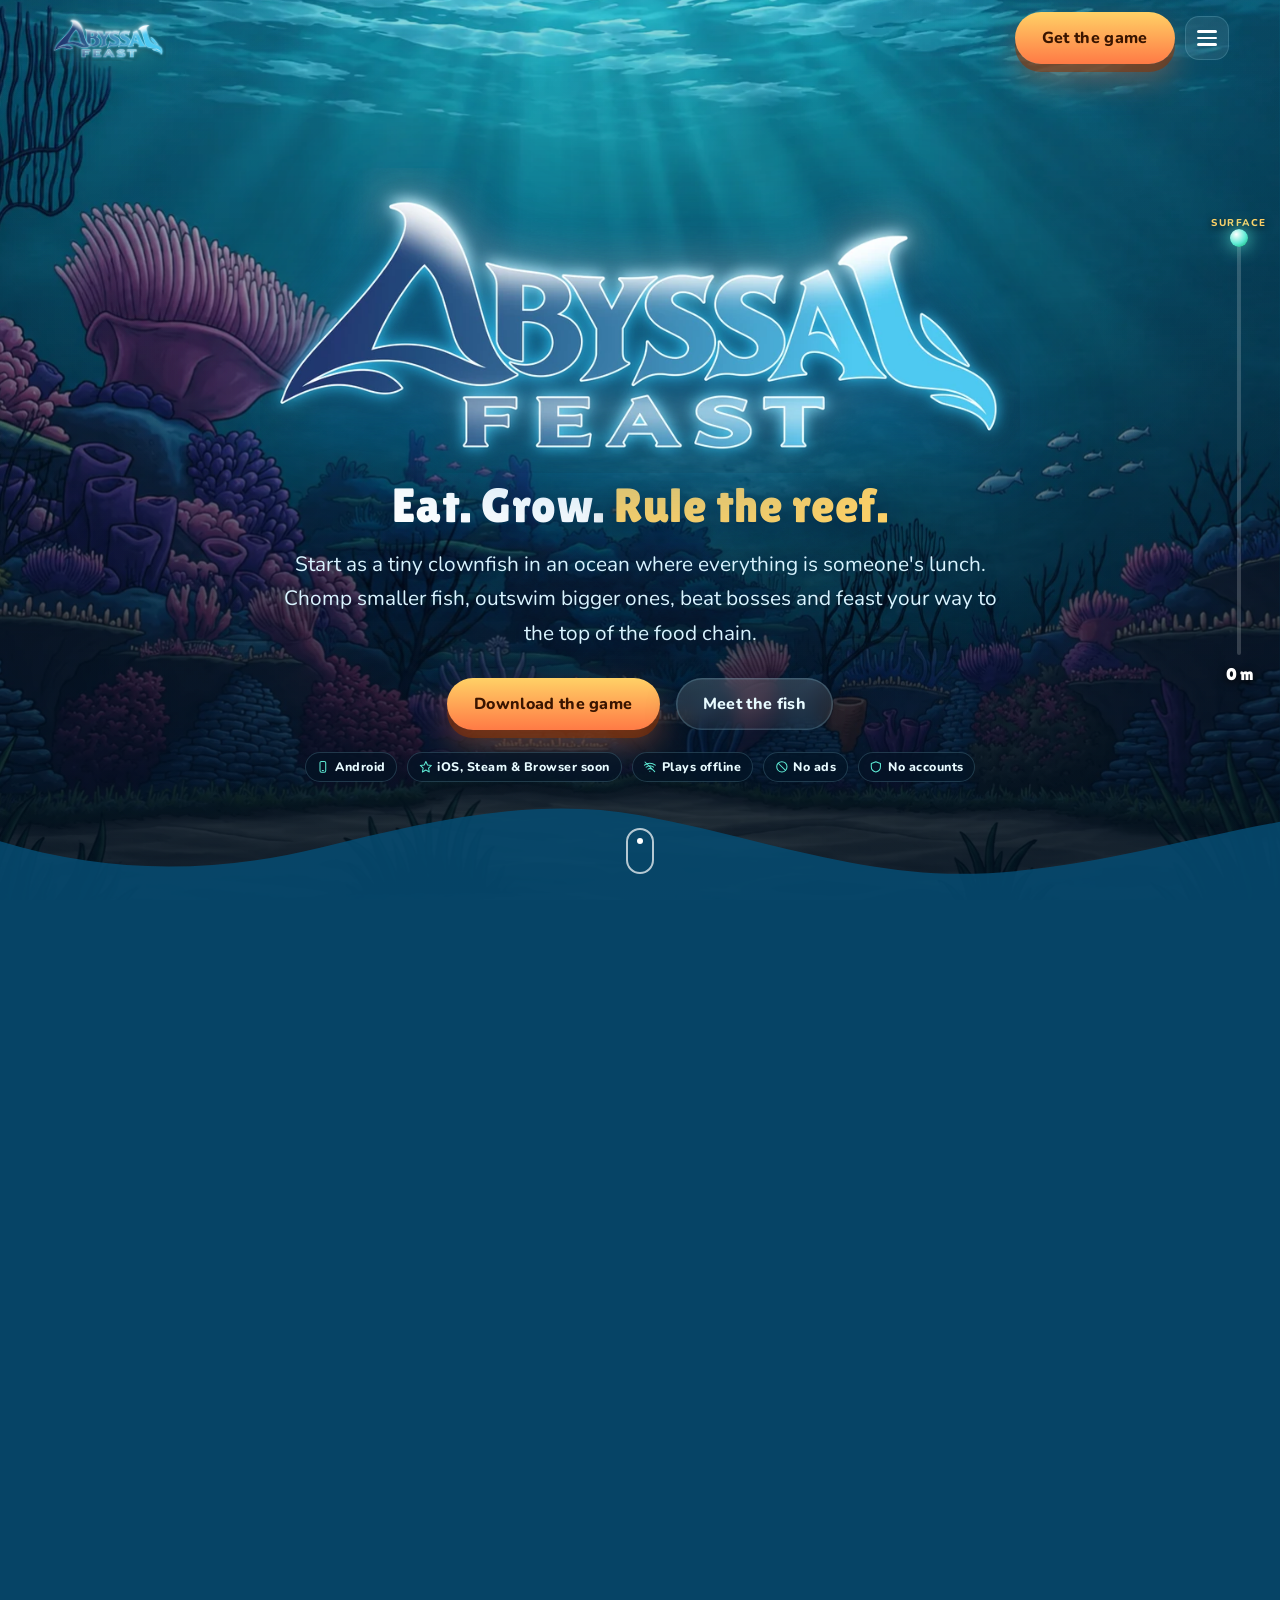
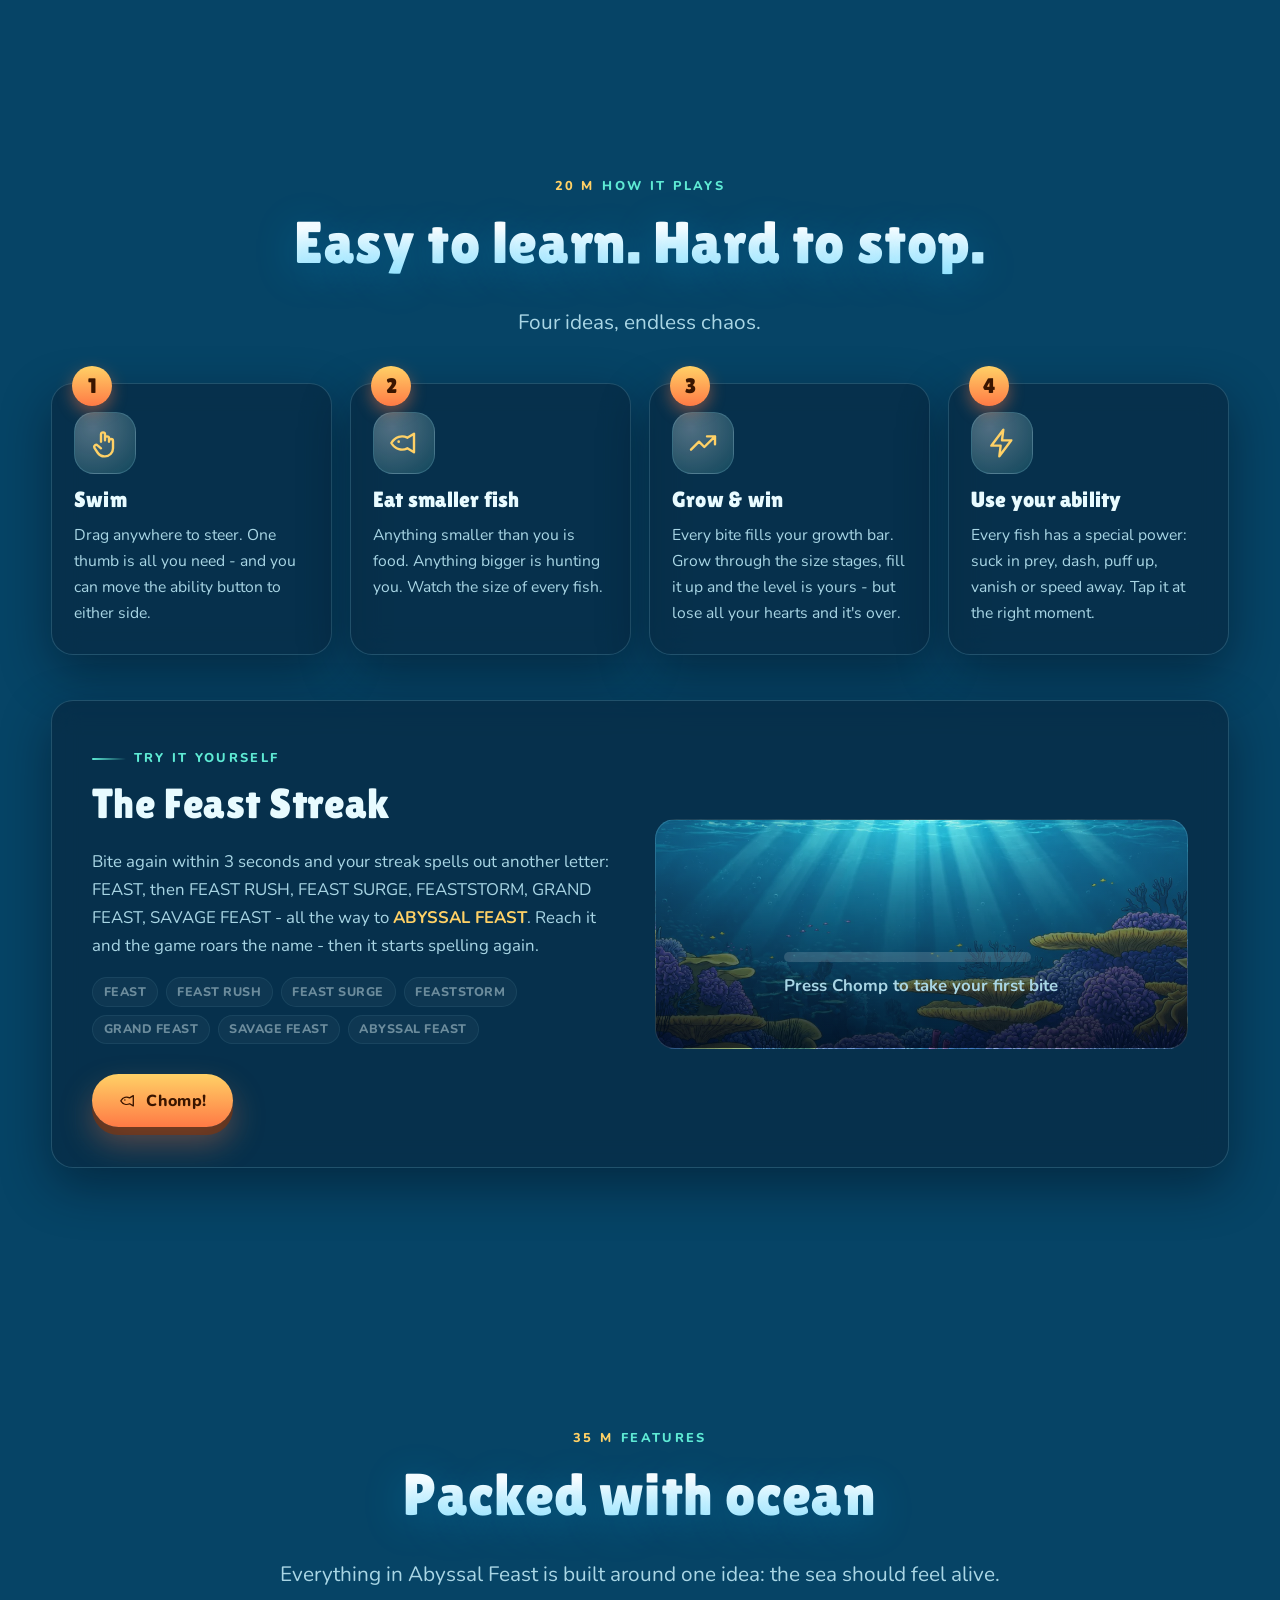
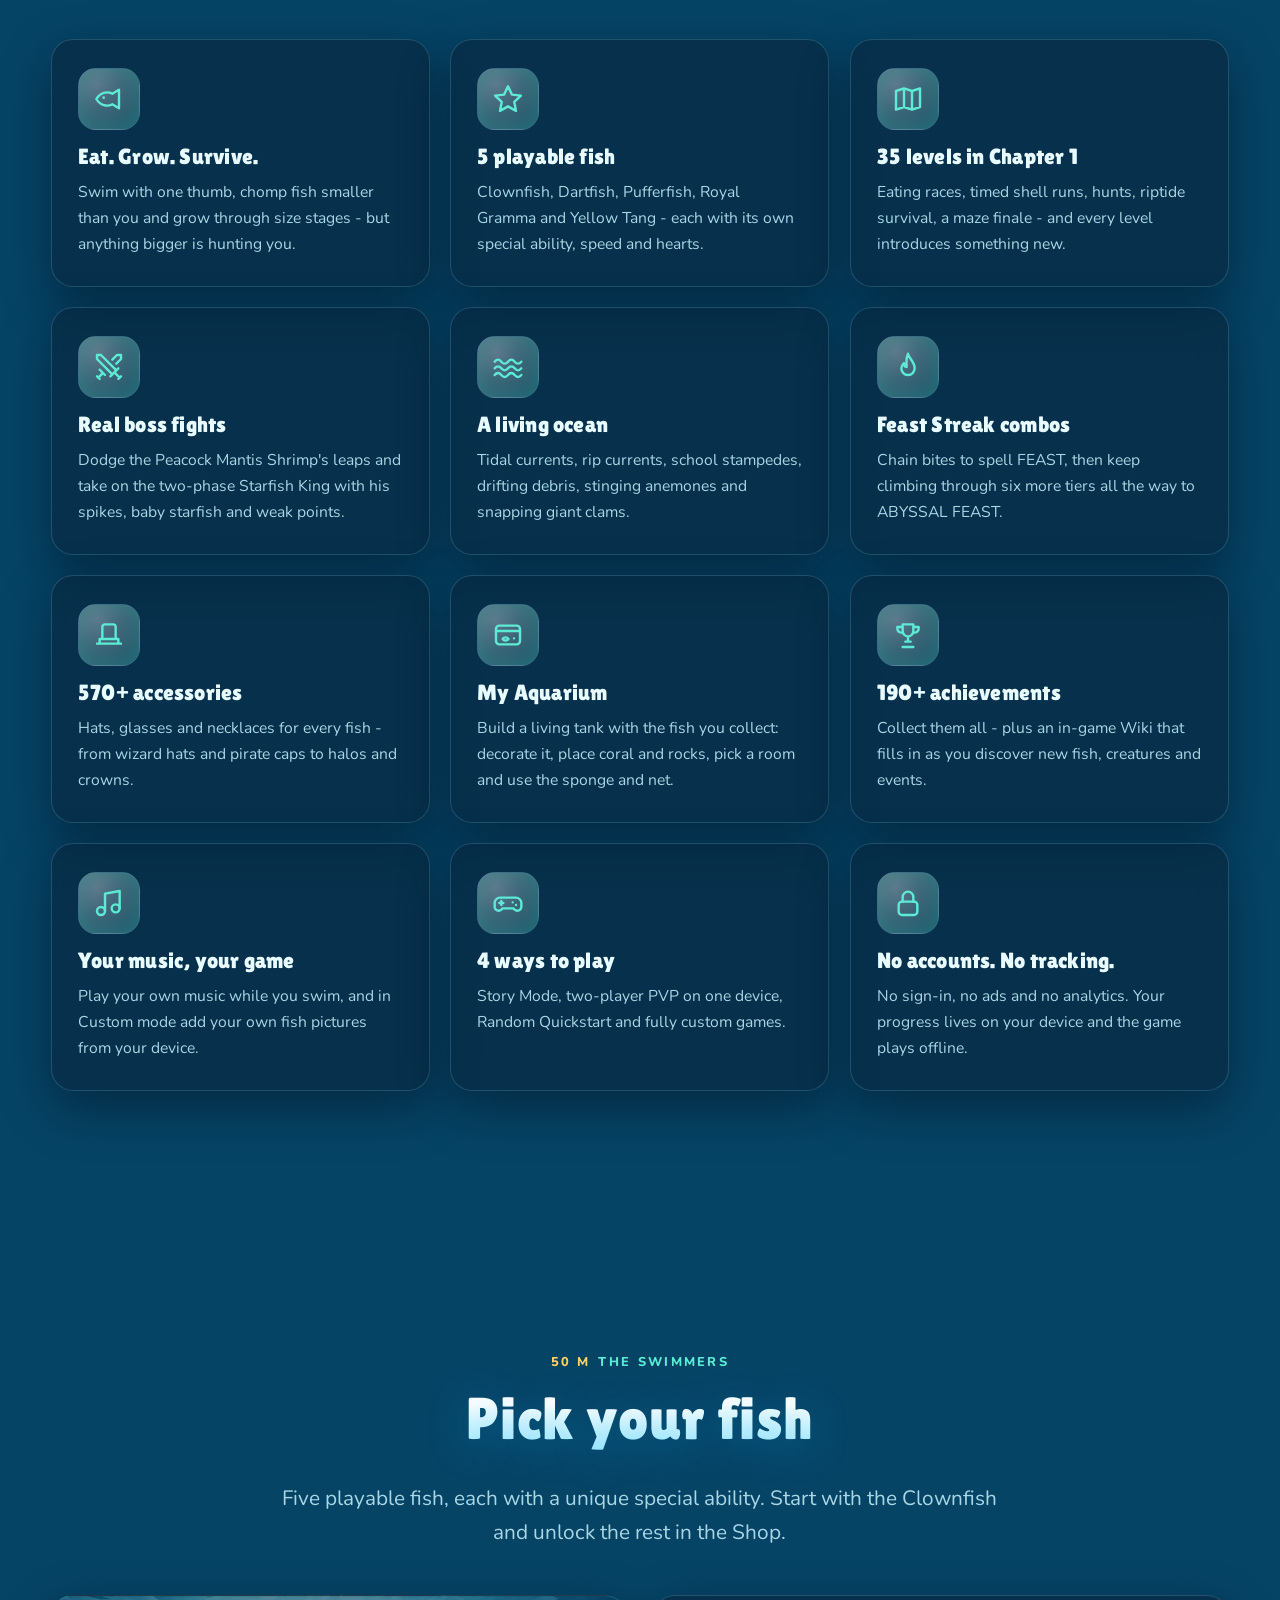
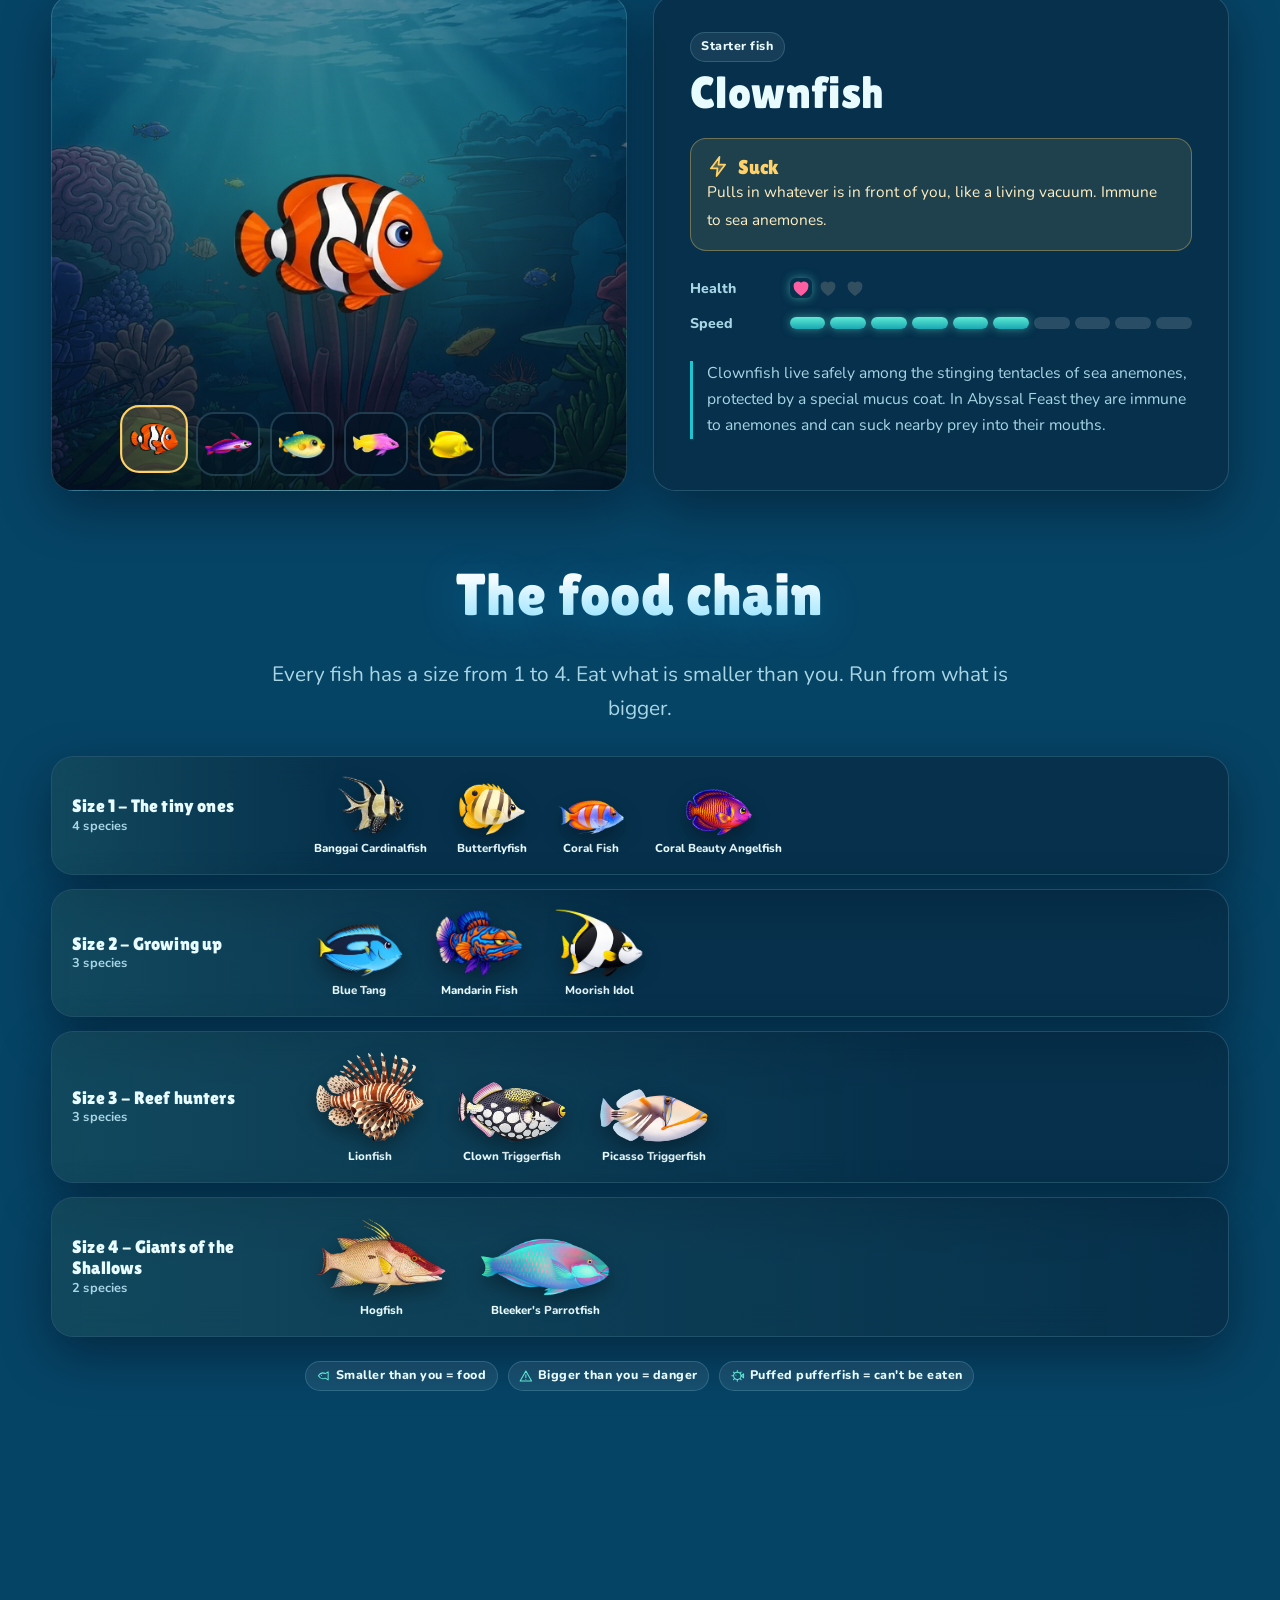
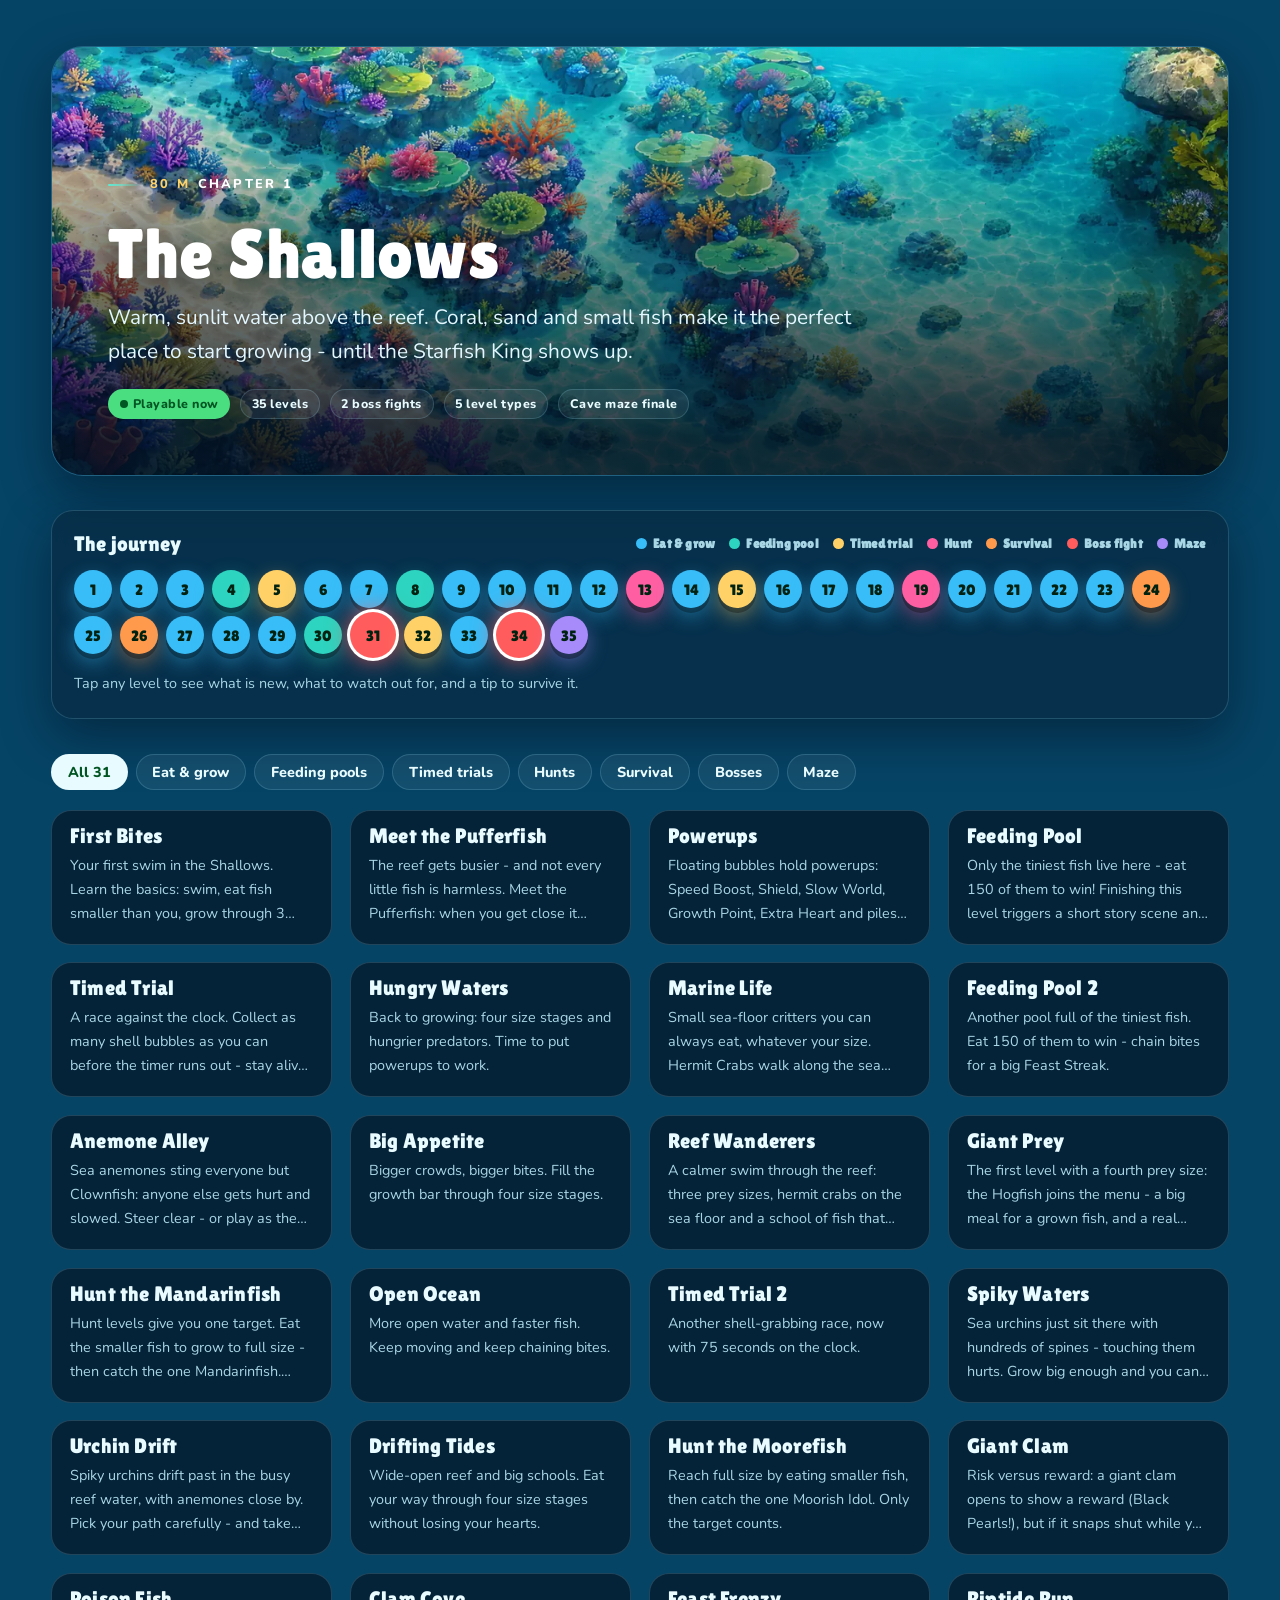
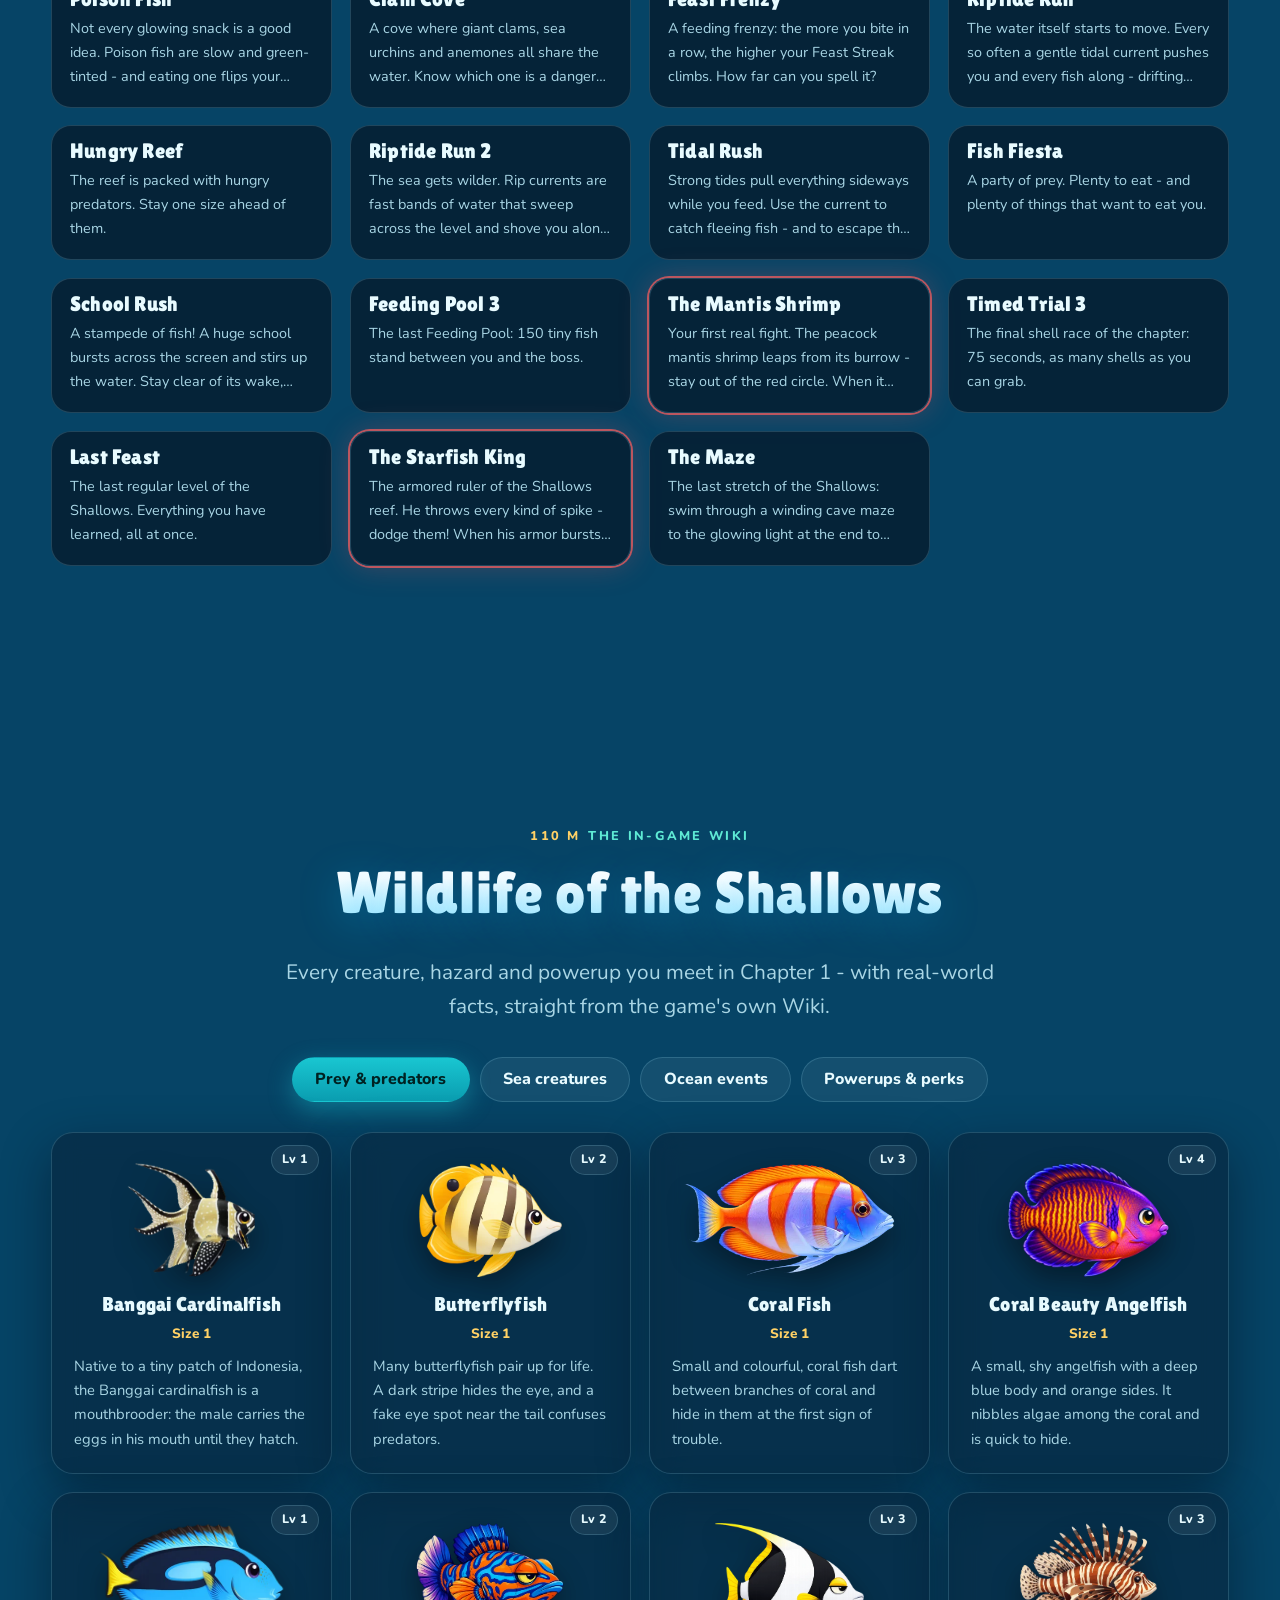
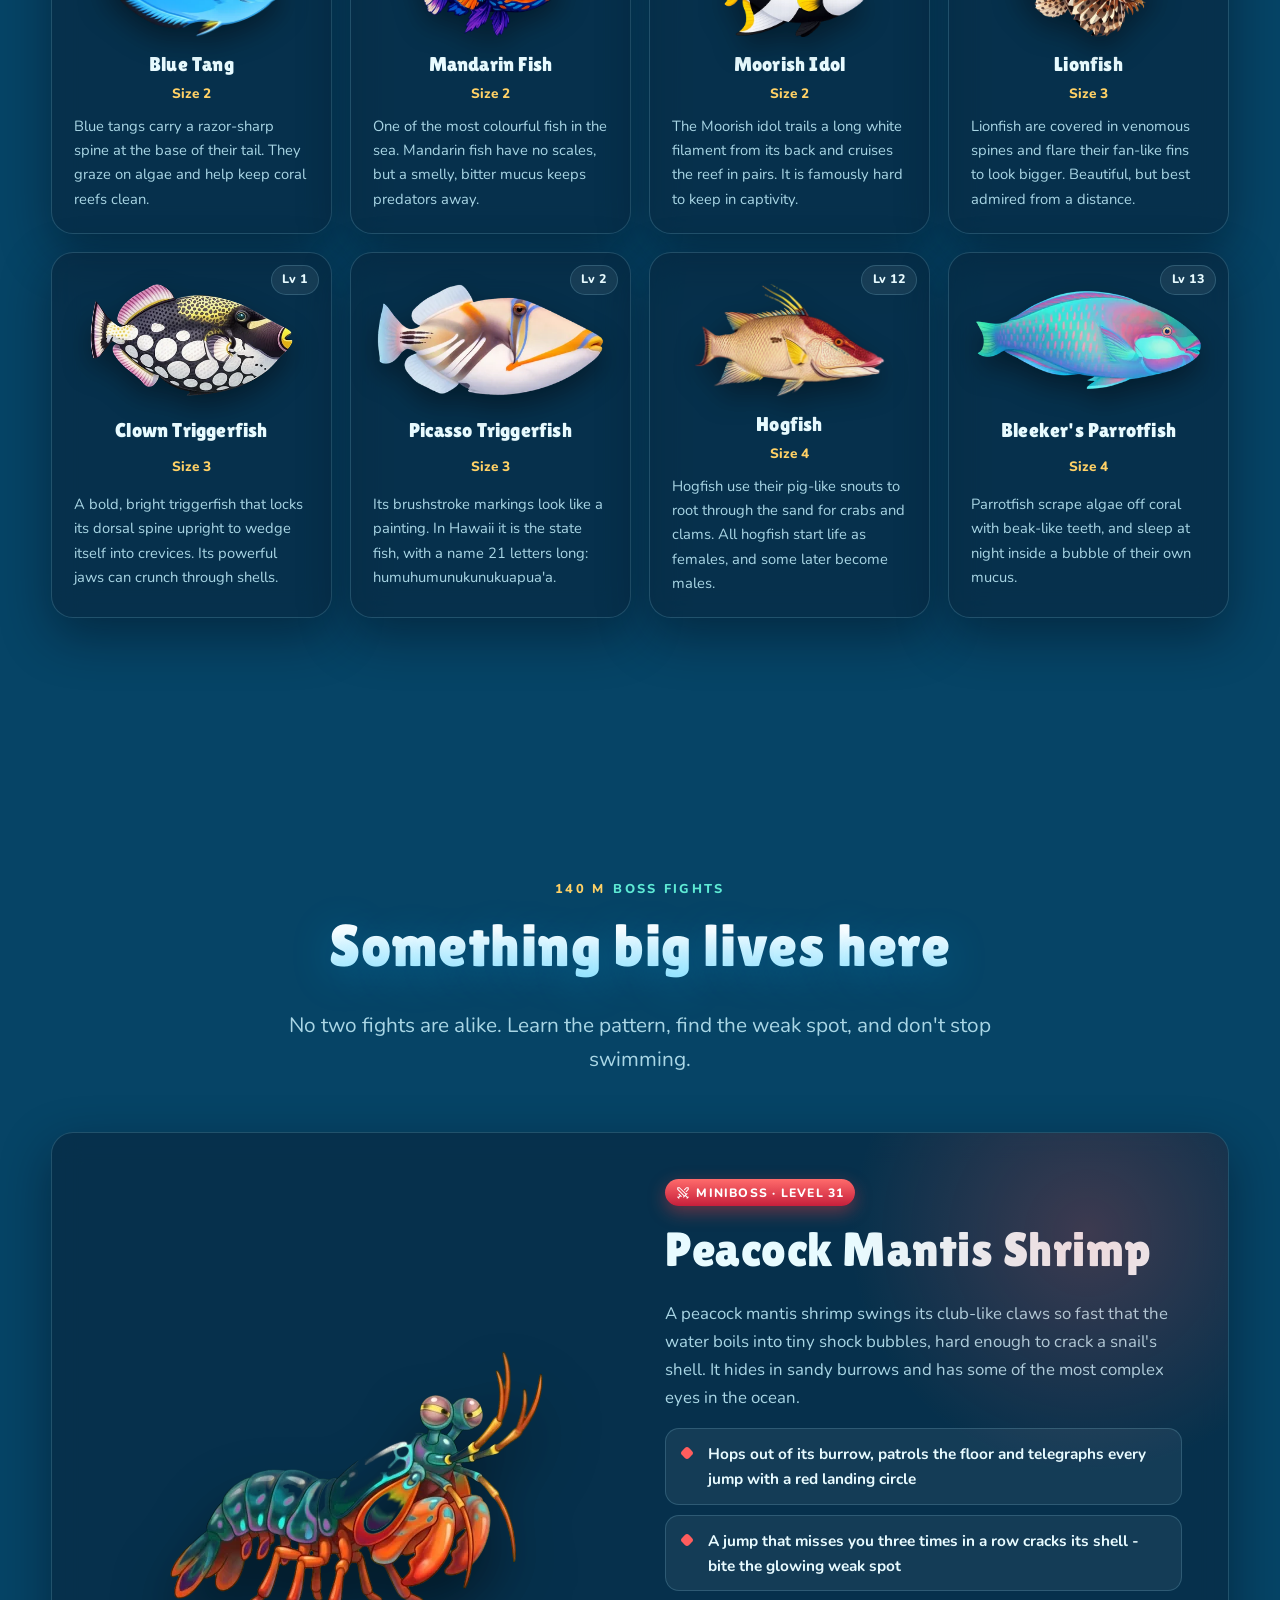
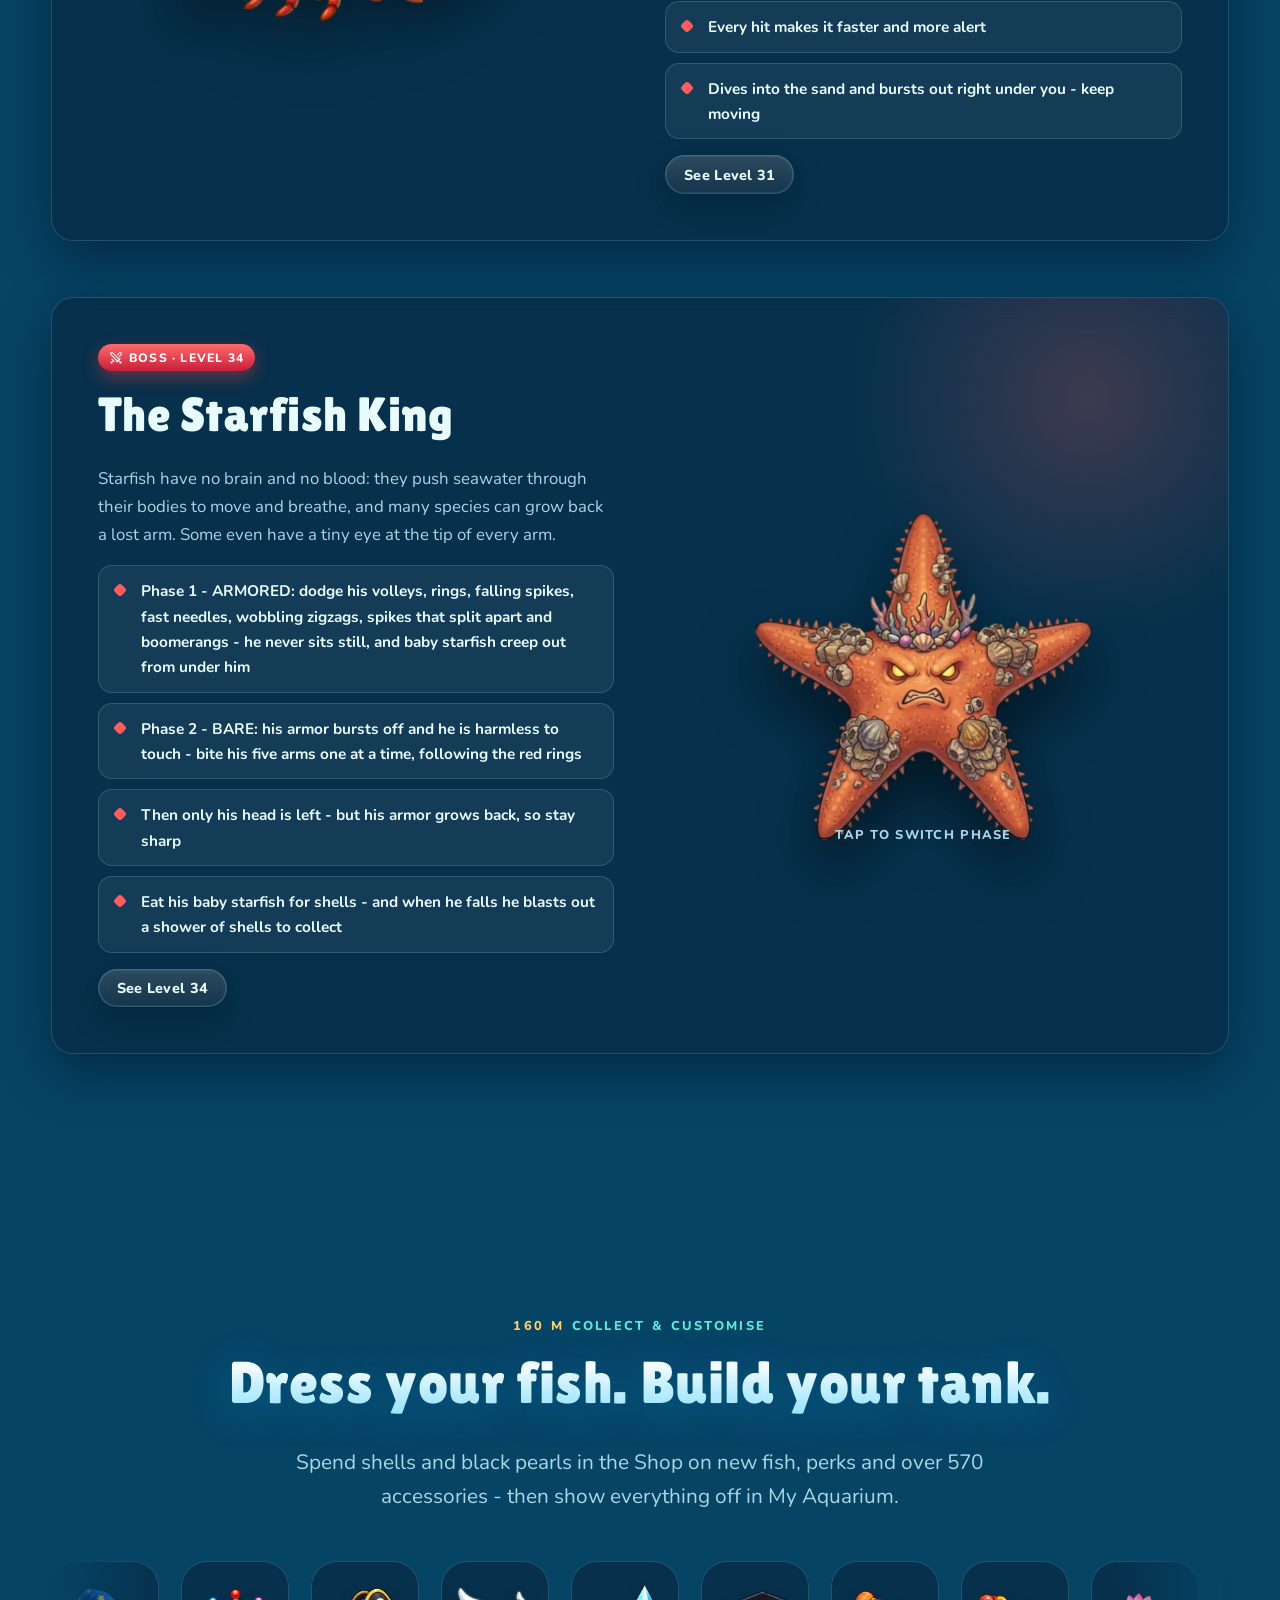
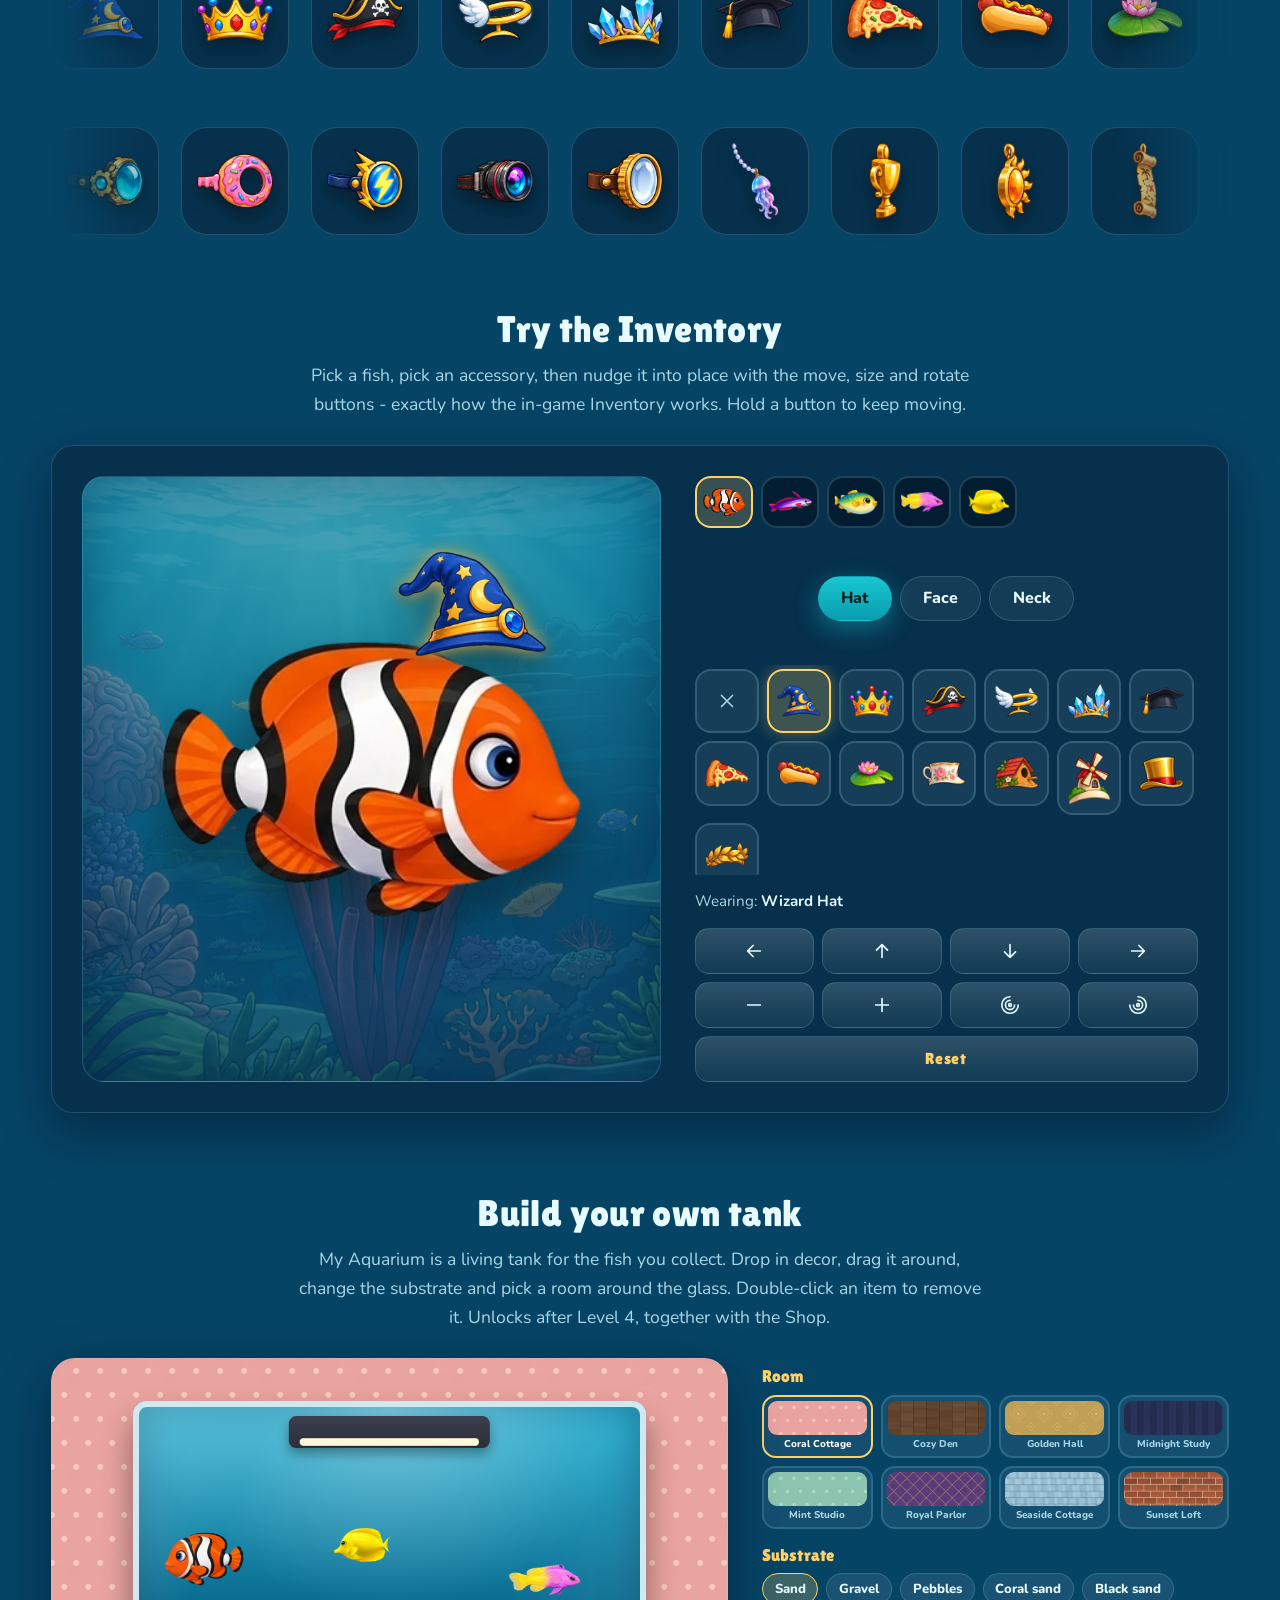
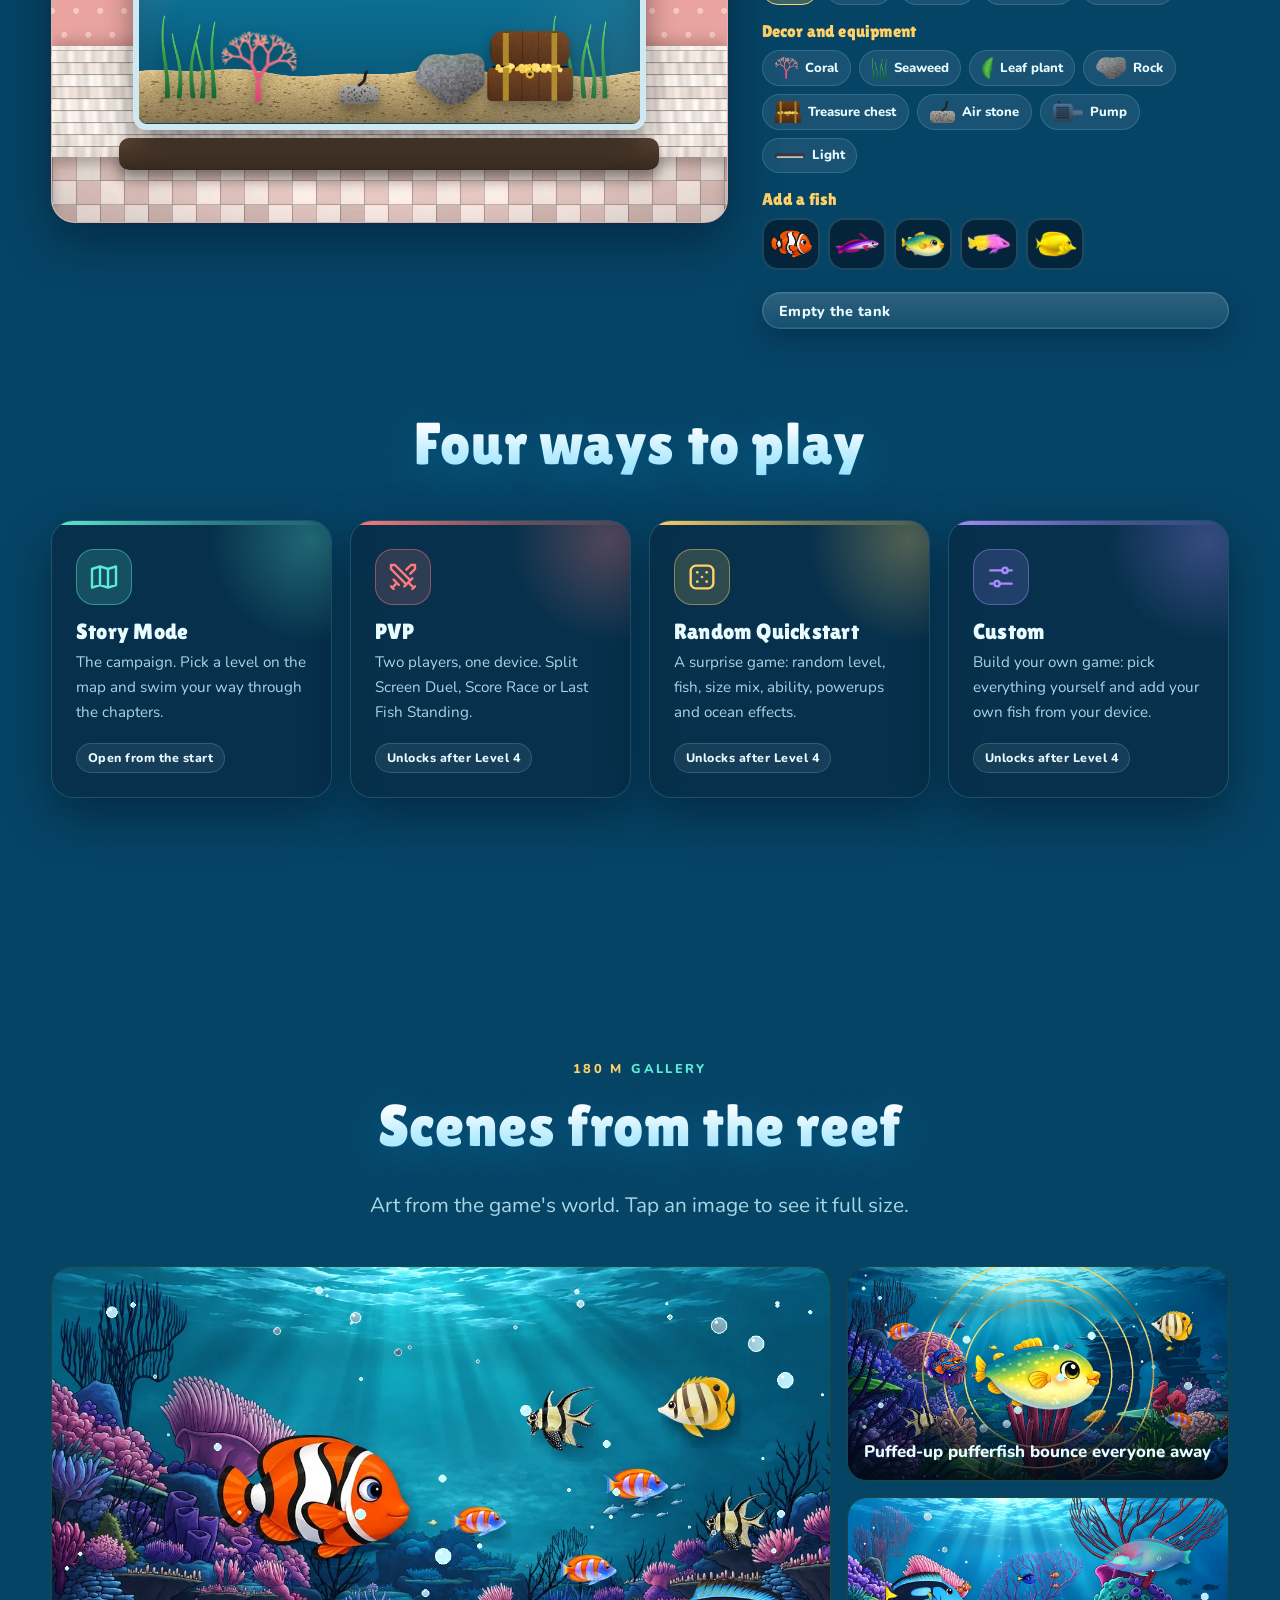
==== index.html @ 49c33474 "Website: Starfish King boss and baby starfish, 35 levels, new share thumbnail, updated level list an" ====
<!doctype html>
<html lang="en">
<head>
  <meta charset="utf-8">
  <meta name="viewport" content="width=device-width, initial-scale=1, viewport-fit=cover">
  <title>Abyssal Feast - Eat. Grow. Rule the reef. | Underwater survival game</title>
  <meta name="description" content="Abyssal Feast is a colourful underwater survival game: start as a tiny clownfish, eat your way up the food chain, dodge predators, battle bosses and explore the Shallows. 35 levels, 5 playable fish, 570+ accessories. By NP Games.">
  <meta name="theme-color" content="#06344f">
  <meta property="og:type" content="website">
  <meta property="og:title" content="Abyssal Feast - Eat. Grow. Rule the reef.">
  <meta property="og:description" content="Start as a tiny clownfish and feast your way up the food chain. 35 levels, boss fights, 5 playable fish and a living ocean.">
  <meta property="og:image" content="assets/img/og.jpg">
  <meta name="twitter:card" content="summary_large_image">
  <link rel="icon" type="image/png" href="assets/favicon.png">
  <link rel="apple-touch-icon" href="assets/img/icon-192.png">
  <link rel="preload" href="assets/fonts/lilita-one-400.woff2" as="font" type="font/woff2" crossorigin>
  <link rel="preload" href="assets/img/hero-bg.webp" as="image">
  <link rel="stylesheet" href="assets/css/style.css?v=20261025">
  <link rel="stylesheet" href="assets/css/extras.css?v=20261025">
  <link rel="stylesheet" href="assets/css/lab.css?v=20261025">
  <script type="application/ld+json">
  {"@context":"https://schema.org","@type":"VideoGame","name":"Abyssal Feast","description":"A colourful underwater survival game where you start as a tiny clownfish and eat your way up the food chain.","genre":["Arcade","Action","Survival"],"gamePlatform":["Android","iOS","Steam","Web browser"],"applicationCategory":"Game","publisher":{"@type":"Organization","name":"NP Games"},"author":{"@type":"Person","name":"Nazeeh Pullat"},"image":"assets/img/og.jpg","inLanguage":"en"}
  </script>
</head>
<body>
  <a class="skip" href="#main">Skip to content</a>
  <div id="rays" aria-hidden="true"></div>
  <canvas id="fx" aria-hidden="true"></canvas>
  <div id="glow" aria-hidden="true"></div>

  <aside class="depth" aria-hidden="true"><div class="zone" id="zone">Surface</div><div class="track"><div class="fill" id="depthfill"></div><div class="dot" id="depthdot"></div></div><div class="num" id="depthnum">0 m</div></aside>

  <header class="nav" id="nav">
    <div class="wrap">
      <a class="brand" href="#top" aria-label="Abyssal Feast - home"><img src="assets/img/logo.png" alt="Abyssal Feast" width="140" height="62"></a>
      <ul id="menu">
        <li><a href="#about">The Game</a></li>
        <li><a href="#fish">Fish</a></li>
        <li class="has-sub">
          <button type="button" class="sub-toggle" aria-expanded="false" aria-haspopup="true">Chapters</button>
          <ul class="sub">
            <li><a href="#chapter1">Chapter 1</a></li>
            <li><a href="#wildlife">Wildlife</a></li>
            <li><a href="#bosses">Bosses</a></li>
            <li><a href="#chapters">What's Next</a></li>
          </ul>
        </li>
        <li><a href="#collect">Collect</a></li>
        <li><a href="#donate">Donate</a></li>
        <li class="has-sub">
          <button type="button" class="sub-toggle" aria-expanded="false" aria-haspopup="true">More</button>
          <ul class="sub">
            <li><a href="codes/">Codes &amp; Gifts</a></li>
            <li><a href="privacy/">Privacy Policy</a></li>
            <li><a href="terms/">Terms of Use</a></li>
          </ul>
        </li>
      </ul>
      <div class="cta">
        <a class="btn" href="#get" id="navcta">Get the game</a>
        <button class="burger" id="burger" aria-label="Menu" aria-expanded="false" aria-controls="menu"><span></span></button>
      </div>
    </div>
  </header>

  <main id="main">
    <!-- ======================= HERO ======================= -->
    <section class="hero" id="top">
      <div class="hero-bg" id="herobg"></div>
      <div class="swimmers" id="swimmers" aria-hidden="true"></div>
      <div class="hero-inner">
        <img class="hero-logo" src="assets/img/logo.webp" alt="Abyssal Feast" width="760" height="333" fetchpriority="high">
        <h1>Eat. Grow. <em>Rule the reef.</em></h1>
        <p class="lead">Start as a tiny clownfish in an ocean where everything is someone's lunch. Chomp smaller fish, outswim bigger ones, beat bosses and feast your way to the top of the food chain.</p>
        <div class="hero-actions">
          <a class="btn" href="#get" id="hero-dl">Download the game</a>
          <a class="btn ghost" href="#fish">Meet the fish</a>
        </div>
        <div class="pills">
          <span class="chip" data-ic="phone">Android</span><span class="chip" data-ic="star">iOS, Steam &amp; Browser soon</span><span class="chip" data-ic="wifioff">Plays offline</span><span class="chip" data-ic="ban">No ads</span><span class="chip" data-ic="shield">No accounts</span>
        </div>
      </div>
      <div class="scrollcue" aria-hidden="true"></div>
    </section>

    <!-- ======================= ABOUT ======================= -->
    <section id="about">
      <div class="wrap split">
        <div class="rv">
          <div class="eyebrow"><span class="depthtag">0 m</span> The game</div>
          <h2 class="title">A reef that fights back</h2>
          <p class="lead">Abyssal Feast is a fast, colourful underwater survival game. Swim with one thumb, eat anything smaller than you, and watch out for everything bigger.</p>
          <p>Every level teaches the reef something new: pufferfish that bounce you away, anemones that sting, clams that snap shut, currents that sweep you off course and bosses that hunt you down. Grow through four size stages, chain your bites into a Feast Streak, and unlock new fish, hats, glasses and necklaces along the way.</p>
          <p>It is built to be played in short bursts or long sessions - with a full Chapter 1 to conquer today and four more chapters of the ocean still to come.</p>
        </div>
        <div class="stats rv" id="stats" style="--d:.15s"></div>
      </div>
    </section>

    <!-- ======================= HOW IT PLAYS ======================= -->
    <section id="play">
      <div class="wrap">
        <div class="center rv">
          <div class="eyebrow"><span class="depthtag">20 m</span> How it plays</div>
          <h2 class="title">Easy to learn. Hard to stop.</h2>
          <p class="lead">Four ideas, endless chaos.</p>
        </div>
        <div class="steps" id="steps"></div>

        <div class="streak glass rv">
          <div>
            <div class="eyebrow">Try it yourself</div>
            <h3 style="font-size:clamp(1.8rem,3.6vw,2.6rem)">The Feast Streak</h3>
            <p style="color:var(--mist)">Bite again within 3 seconds and your streak spells out another letter: FEAST, then FEAST RUSH, FEAST SURGE, FEASTSTORM, GRAND FEAST, SAVAGE FEAST - all the way to <b style="color:var(--sun)">ABYSSAL FEAST</b>. Reach it and the game roars the name - then it starts spelling again.</p>
            <div class="tiers" id="tiers"></div>
            <button class="btn" id="chomp" type="button" data-ic="fish">Chomp!</button>
          </div>
          <div class="streak-screen" id="streakscreen">
            <div>
              <div class="streak-word" id="streakword" aria-live="polite">&nbsp;</div>
              <div class="streak-timer"><i id="streaktimer"></i></div>
              <div class="streak-hint" id="streakhint">Press Chomp to take your first bite</div>
            </div>
          </div>
        </div>
      </div>
    </section>

    <!-- ======================= FEATURES ======================= -->
    <section id="features">
      <div class="wrap">
        <div class="center rv">
          <div class="eyebrow"><span class="depthtag">35 m</span> Features</div>
          <h2 class="title">Packed with ocean</h2>
          <p class="lead">Everything in Abyssal Feast is built around one idea: the sea should feel alive.</p>
        </div>
        <div class="grid3" id="features-grid"></div>
      </div>
    </section>

    <!-- ======================= FISH ======================= -->
    <section id="fish">
      <div class="wrap">
        <div class="center rv">
          <div class="eyebrow"><span class="depthtag">50 m</span> The swimmers</div>
          <h2 class="title">Pick your fish</h2>
          <p class="lead">Five playable fish, each with a unique special ability. Start with the Clownfish and unlock the rest in the Shop.</p>
        </div>
        <div class="showcase rv">
          <div class="stage glass" id="stage"><div class="fishbox" id="fishbox"></div><div class="shadow"></div><div class="picks" id="picks" role="group" aria-label="Choose a fish"></div></div>
          <div class="info glass" id="info"></div>
        </div>

        <div class="chain">
          <div class="center rv">
            <h2 class="title">The food chain</h2>
            <p class="lead">Every fish has a size from 1 to 4. Eat what is smaller than you. Run from what is bigger.</p>
          </div>
          <div class="ladder" id="ladder"></div>
          <div class="eatnote rv"><span class="chip" data-ic="fish">Smaller than you = food</span><span class="chip" data-ic="warn">Bigger than you = danger</span><span class="chip" data-ic="puffer">Puffed pufferfish = can't be eaten</span></div>
        </div>
      </div>
    </section>

    <!-- ======================= CHAPTER 1 ======================= -->
    <section id="chapter1">
      <div class="wrap">
        <div class="chapter-hero rv">
          <div class="mapbg"></div>
          <div>
            <div class="eyebrow" style="color:#fff"><span class="depthtag">80 m</span> Chapter 1</div>
            <h2>The Shallows</h2>
            <p class="lead">Warm, sunlit water above the reef. Coral, sand and small fish make it the perfect place to start growing - until the Starfish King shows up.</p>
            <div class="badges"><span class="chip live"><i class="pulse"></i>Playable now</span><span class="chip">35 levels</span><span class="chip">2 boss fights</span><span class="chip">5 level types</span><span class="chip">Cave maze finale</span></div>
          </div>
        </div>

        <div class="journey glass rv">
          <h3>The journey <span class="legend" id="legend"></span></h3>
          <div class="dots" id="dots"></div>
          <p style="margin:14px 0 0;color:var(--mist);font-size:.9rem">Tap any level to see what is new, what to watch out for, and a tip to survive it.</p>
        </div>

        <div class="filters rv" id="filters" role="group" aria-label="Filter levels"></div>
        <div class="levels" id="levels"></div>
      </div>
    </section>

    <!-- ======================= WILDLIFE ======================= -->
    <section id="wildlife">
      <div class="wrap">
        <div class="center rv">
          <div class="eyebrow"><span class="depthtag">110 m</span> The in-game wiki</div>
          <h2 class="title">Wildlife of the Shallows</h2>
          <p class="lead">Every creature, hazard and powerup you meet in Chapter 1 - with real-world facts, straight from the game's own Wiki.</p>
        </div>
        <div class="tabs rv" role="tablist" id="wtabs">
          <button class="tab" role="tab" aria-selected="true" data-p="p-fish">Prey &amp; predators</button>
          <button class="tab" role="tab" aria-selected="false" data-p="p-marine">Sea creatures</button>
          <button class="tab" role="tab" aria-selected="false" data-p="p-events">Ocean events</button>
          <button class="tab" role="tab" aria-selected="false" data-p="p-items">Powerups &amp; perks</button>
        </div>
        <div class="panel" id="p-fish"><div class="cards" id="c-fish"></div></div>
        <div class="panel" id="p-marine" hidden><div class="cards" id="c-marine"></div></div>
        <div class="panel" id="p-events" hidden><div class="cards" id="c-events"></div></div>
        <div class="panel" id="p-items" hidden>
          <h3 class="subhead">Powerups - floating bubbles</h3><div class="mini-grid" id="c-power"></div>
          <h3 class="subhead">Perks - bring them into a level</h3><div class="mini-grid" id="c-perks"></div>
        </div>
      </div>
    </section>

    <!-- ======================= BOSSES ======================= -->
    <section id="bosses">
      <div class="wrap">
        <div class="center rv">
          <div class="eyebrow"><span class="depthtag">140 m</span> Boss fights</div>
          <h2 class="title">Something big lives here</h2>
          <p class="lead">No two fights are alike. Learn the pattern, find the weak spot, and don't stop swimming.</p>
        </div>
        <div id="boss-list"></div>
      </div>
    </section>

    <!-- ======================= COLLECT ======================= -->
    <section id="collect">
      <div class="wrap">
        <div class="center rv">
          <div class="eyebrow"><span class="depthtag">160 m</span> Collect &amp; customise</div>
          <h2 class="title">Dress your fish. Build your tank.</h2>
          <p class="lead">Spend shells and black pearls in the Shop on new fish, perks and over 570 accessories - then show everything off in My Aquarium.</p>
        </div>
        <div class="marquee rv" id="m1"><div class="tracks" id="t1"></div></div>
        <div class="marquee rev rv" id="m2" style="--dur:56s"><div class="tracks" id="t2"></div></div>

        <div class="lab" id="closet-wrap">
          <div class="center rv" style="margin-top:64px">
            <h3 class="labtitle">Try the Inventory</h3>
            <p class="lead" style="font-size:1.1rem">Pick a fish, pick an accessory, then nudge it into place with the move, size and rotate buttons - exactly how the in-game Inventory works. Hold a button to keep moving.</p>
          </div>
          <div class="closet glass rv" id="closet">
            <div class="cstage" id="cstage" aria-live="polite"></div>
            <div class="cpanel">
              <div class="cpick" id="cfish" aria-label="Choose a fish"></div>
              <div class="tabs" id="ctabs" role="tablist" aria-label="Accessory type"></div>
              <div class="cgrid" id="cgrid"></div>
              <div class="cwear">Wearing: <b id="cworn"></b></div>
              <div class="cpad" id="cpad" aria-label="Move, resize and rotate the selected accessory"></div>
            </div>
          </div>
        </div>

        <div class="lab" id="aq-wrap">
          <div class="center rv" style="margin-top:80px">
            <h3 class="labtitle">Build your own tank</h3>
            <p class="lead" style="font-size:1.1rem">My Aquarium is a living tank for the fish you collect. Drop in decor, drag it around, change the substrate and pick a room around the glass. Double-click an item to remove it. Unlocks after Level 4, together with the Shop.</p>
          </div>
          <div class="aqdemo rv">
            <div class="aqroom" id="aqroom">
              <div class="aqwain"></div><div class="aqfloor"></div>
              <div class="aqtank" id="aqtank">
                <div class="aqlight"></div>
                <div class="aqswim" id="aqswim"></div>
                <div class="aqsub" id="aqsub"></div>
                <div class="aqitems" id="aqitems"></div>
                <div class="aqglass"></div>
              </div>
              <div class="aqstand"></div>
            </div>
            <div class="aqpanel">
              <h4>Room</h4><div class="aqrooms" id="aqrooms"></div>
              <h4>Substrate</h4><div class="chiprow" id="aqsubs"></div>
              <h4>Decor and equipment</h4><div class="chiprow" id="aqadd"></div>
              <h4>Add a fish</h4><div class="cpick" id="aqfish"></div>
              <button type="button" class="btn ghost" id="aqclear" style="margin-top:14px;padding:.6em 1.2em;font-size:.9rem">Empty the tank</button>
            </div>
          </div>
        </div>

        <div class="center rv" style="margin-top:80px">
          <h2 class="title">Four ways to play</h2>
        </div>
        <div class="modes" id="modes"></div>
      </div>
    </section>

    <!-- ======================= GALLERY ======================= -->
    <section id="gallery">
      <div class="wrap">
        <div class="center rv">
          <div class="eyebrow"><span class="depthtag">180 m</span> Gallery</div>
          <h2 class="title">Scenes from the reef</h2>
          <p class="lead" id="gallerylead">Art from the game's world. Tap an image to see it full size.</p>
        </div>
        <div class="shots" id="shots"></div>
        <div id="video"></div>
      </div>
    </section>

    <!-- ======================= CHAPTERS ======================= -->
    <section id="chapters">
      <div class="wrap">
        <div class="center rv">
          <div class="eyebrow"><span class="depthtag">200 m+</span> What's next</div>
          <h2 class="title">The ocean goes deeper</h2>
          <p class="lead">Chapter 1 is only the beginning. Four more chapters are in the works: the Kelp Forest, the Open Ocean, the Volcanic Mountain and the Abyssal Depths, each with new biomes, bigger predators and stranger creatures.</p>
        </div>
        <div class="chapters" id="chapter-list"></div>
        <p class="coming">More fish. More bosses. More ocean.</p>
      </div>
    </section>

    <!-- ======================= FAQ ======================= -->
    <section id="faq">
      <div class="wrap">
        <div class="center rv">
          <div class="eyebrow">Questions</div>
          <h2 class="title">Good to know</h2>
        </div>
        <div class="faq" id="faq-list"></div>
      </div>
    </section>

    <!-- ======================= DONATE ======================= -->
    <section id="donate" style="padding-bottom:20px">
      <div class="wrap">
        <div class="cta-card glass rv">
          <div class="eyebrow">Support the game</div>
          <h2 class="title">Donate</h2>
          <p class="lead" style="margin-inline:auto">Abyssal Feast is made by one developer, with no ads and no tracking. If you enjoy it and want to help it grow, you can chip in with a small donation. It is completely optional, and every bit helps pay for new fish, levels and updates.</p>
          <div class="hero-actions"><a class="btn" href="https://paypal.me/nazeehpullat" target="_blank" rel="noopener">Donate with PayPal</a></div>
          <p class="fine">Donations are handled by PayPal, from anywhere in the world. We never see your payment details.</p>
        </div>
      </div>
    </section>

    <!-- ======================= GET ======================= -->
    <section id="get" style="padding-bottom:60px">
      <div class="wrap">
        <div class="cta-card glass rv">
          <h2 class="title">Ready to dive in?</h2>
          <p class="lead" style="margin-inline:auto">Abyssal Feast is heading to Google Play first, with iOS, Steam and a browser version coming soon. Follow the news, tell us what you think, and be ready to feast.</p>
          <div class="hero-actions" id="cta-links"></div>
          <p class="fine">By NP Games &middot; No ads &middot; No tracking &middot; <a href="privacy/">Privacy Policy</a></p>
        </div>
      </div>
    </section>
  </main>

  <footer>
    <div class="wrap">
      <div class="fgrid">
        <div><img src="assets/img/logo.png" alt="Abyssal Feast" width="140" height="62" loading="lazy"><p>A colourful underwater survival game by NP Games. Eat, grow and rule the reef.</p></div>
        <div><h4>The game</h4><ul><li><a href="#about">About</a></li><li><a href="#fish">Fish</a></li><li><a href="#chapter1">Chapter 1</a></li><li><a href="#chapters">What's next</a></li><li><a href="#donate">Donate</a></li><li><a href="codes/">Codes &amp; Gifts</a></li></ul></div>
        <div><h4>Legal</h4><ul><li><a href="privacy/">Privacy Policy</a></li><li><a href="terms/">Terms of Use</a></li></ul></div>
        <div><h4>Contact</h4><ul><li><a href="mailto:nazeehfazal12@gmail.com">nazeehfazal12@gmail.com</a></li><li id="f-links"></li></ul></div>
      </div>
      <div class="copy"><span>&copy; 2026 NP Games. Abyssal Feast and its art, music and code belong to the developer.</span><span>Made with <span data-ic="heart" class="inl"></span> by Nazeeh Pullat</span></div>
    </div>
  </footer>

  <div class="modal" id="modal" role="dialog" aria-modal="true" aria-labelledby="mtitle" aria-hidden="true">
    <div class="mdl" id="mdl"></div>
  </div>
  <div class="lightbox" id="lightbox" role="dialog" aria-modal="true" aria-label="Image viewer"><img id="lbimg" alt=""><p id="lbcap"></p></div>

  <noscript><style>.rv{opacity:1!important;transform:none!important}</style></noscript>
  <script src="assets/js/config.js?v=20261025"></script>
  <script src="assets/js/icons.js?v=20261025"></script>
  <script src="assets/js/data.js?v=20261025"></script>
  <script src="assets/js/main.js?v=20261025"></script>
  <script src="assets/js/lab.js?v=20261025"></script>
</body>
</html>
---- assets/css/style.css ----
@import url("../fonts/fonts.css");

/* ============================================================
   Abyssal Feast - website styles
   Theme: a sunlit reef that gets darker and more bioluminescent the deeper you scroll.
   ============================================================ */
:root {
  --abyss: #02101f;
  --deep: #05263f;
  --ocean: #0a4d6e;
  --teal: #19c6d1;
  --aqua: #5eead4;
  --foam: #e8fbff;
  --mist: #a9d6e5;
  --sun: #ffd166;
  --coral: #ff7a45;
  --pink: #ff5fa2;
  --violet: #8b5cf6;
  --green: #4ade80;
  --red: #ff5d5d;
  --glass: rgba(8, 34, 56, 0.55);
  --glass-strong: rgba(6, 26, 44, 0.78);
  --line: rgba(160, 230, 255, 0.18);
  --radius: 22px;
  --shadow: 0 18px 50px rgba(0, 10, 25, 0.45);
  --display: "Lilita One", "Trebuchet MS", system-ui, sans-serif;
  --body: "Nunito", system-ui, -apple-system, "Segoe UI", Roboto, sans-serif;
  --bg1: #0b86a6;
  --bg2: #064466;
  --ray: 1;
}

*, *::before, *::after { box-sizing: border-box; }
html { scroll-behavior: smooth; scroll-padding-top: 84px; -webkit-text-size-adjust: 100%; }
body {
  margin: 0;
  font-family: var(--body);
  font-size: 1.05rem;
  line-height: 1.65;
  color: var(--foam);
  background: linear-gradient(180deg, var(--bg1), var(--bg2)) fixed, #064466;
  overflow-x: hidden;
  min-height: 100vh;
}
img { max-width: 100%; display: block; }
a { color: var(--aqua); text-decoration: none; }
a:hover { color: #fff; }
h1, h2, h3, h4 { font-family: var(--display); font-weight: 400; line-height: 1.12; margin: 0 0 .5em; letter-spacing: .01em; }
p { margin: 0 0 1em; }
:focus-visible { outline: 3px solid var(--sun); outline-offset: 3px; border-radius: 8px; }
.skip { position: absolute; left: -999px; top: 8px; background: var(--sun); color: #052; padding: 10px 16px; border-radius: 10px; z-index: 999; font-weight: 800; }
.skip:focus { left: 8px; }
.sr-only { position: absolute; width: 1px; height: 1px; overflow: hidden; clip: rect(0 0 0 0); white-space: nowrap; }

/* ---------- ocean layers ---------- */
#rays {
  position: fixed; inset: 0; pointer-events: none; z-index: 0; opacity: calc(var(--ray) * .55);
  background:
    conic-gradient(from 195deg at 50% -12%, transparent 0deg, rgba(255,255,255,.22) 6deg, transparent 14deg, rgba(255,255,255,.16) 24deg, transparent 33deg,
      rgba(255,255,255,.2) 44deg, transparent 54deg, rgba(255,255,255,.14) 66deg, transparent 80deg, rgba(255,255,255,.18) 96deg, transparent 112deg);
  mix-blend-mode: soft-light;
  animation: sway 14s ease-in-out infinite alternate;
  transform-origin: 50% -12%;
}
@keyframes sway { from { transform: rotate(-3deg) scale(1.05); } to { transform: rotate(3deg) scale(1.1); } }
#fx { position: fixed; inset: 0; width: 100%; height: 100%; pointer-events: none; z-index: 1; }
#glow { position: fixed; left: 0; top: 0; width: 520px; height: 520px; margin: -260px 0 0 -260px; border-radius: 50%; pointer-events: none; z-index: 1;
  background: radial-gradient(circle, rgba(94,234,212,.20), transparent 62%); opacity: 0; transition: opacity .4s; mix-blend-mode: screen; }
body.has-pointer #glow { opacity: 1; }

main, footer { position: relative; z-index: 2; }
.wrap { width: min(1180px, 92vw); margin-inline: auto; }
section { position: relative; padding: clamp(70px, 10vw, 130px) 0; }
.eyebrow { display: inline-flex; align-items: center; gap: .6em; font-weight: 800; font-size: .8rem; letter-spacing: .18em; text-transform: uppercase; color: var(--aqua); margin-bottom: .9em; }
.eyebrow::before { content: ""; width: 34px; height: 2px; background: linear-gradient(90deg, var(--aqua), transparent); border-radius: 2px; }
.eyebrow .depthtag { color: var(--sun); }
h2.title { font-size: clamp(2.1rem, 5vw, 3.7rem); background: linear-gradient(180deg, #fff 30%, #9fe7ff); -webkit-background-clip: text; background-clip: text; color: transparent; text-shadow: 0 8px 40px rgba(0, 190, 255, .25); }
.lead { font-size: clamp(1.05rem, 2vw, 1.3rem); color: var(--mist); max-width: 62ch; }
.center { text-align: center; }
.center .lead, .center .eyebrow { margin-inline: auto; }
.center .eyebrow { justify-content: center; }
.center .eyebrow::before { display: none; }

/* ---------- buttons / chips ---------- */
.btn { --c1: var(--sun); --c2: var(--coral); display: inline-flex; align-items: center; gap: .6em; padding: .95em 1.7em; border-radius: 999px; border: 0; cursor: pointer;
  font: 800 1rem var(--body); letter-spacing: .02em; color: #3a1500; background: linear-gradient(180deg, var(--c1), var(--c2)); position: relative; overflow: hidden;
  box-shadow: 0 8px 0 rgba(140, 50, 0, .55), 0 16px 32px rgba(255, 122, 69, .35); transition: transform .15s, box-shadow .15s, filter .15s; }
.btn:hover { transform: translateY(-3px); color: #3a1500; filter: brightness(1.06); }
.btn:active { transform: translateY(4px); box-shadow: 0 3px 0 rgba(140, 50, 0, .55), 0 6px 14px rgba(255, 122, 69, .3); }
.btn::after { content: ""; position: absolute; inset: 0; background: linear-gradient(110deg, transparent 30%, rgba(255,255,255,.55) 50%, transparent 70%); transform: translateX(-120%); }
.btn:hover::after { transform: translateX(120%); transition: transform .7s; }
.btn.ghost { --c1: rgba(255,255,255,.16); --c2: rgba(255,255,255,.06); color: var(--foam); box-shadow: inset 0 0 0 1.5px var(--line), 0 10px 30px rgba(0, 20, 40, .35); backdrop-filter: blur(8px); }
.btn.ghost:hover { color: #fff; box-shadow: inset 0 0 0 1.5px var(--aqua), 0 10px 30px rgba(0, 20, 40, .35); }
.btn[aria-disabled="true"] { cursor: default; filter: saturate(.6); }
.chip { display: inline-flex; align-items: center; gap: .4em; padding: .28em .85em; border-radius: 999px; font-weight: 800; font-size: .78rem; letter-spacing: .04em; border: 1px solid var(--line); background: rgba(255,255,255,.07); color: var(--foam); }
.chip.live { color: #052; background: var(--green); border-color: transparent; }
.chip.soon { color: #3a2500; background: var(--sun); border-color: transparent; }
.glass { background: var(--glass); border: 1px solid var(--line); border-radius: var(--radius); backdrop-filter: blur(14px); -webkit-backdrop-filter: blur(14px); box-shadow: var(--shadow); }

/* ---------- nav ---------- */
.nav { position: fixed; z-index: 50; top: 0; left: 0; right: 0; padding: 12px 0; transition: background .3s, backdrop-filter .3s, box-shadow .3s; }
.nav.scrolled { background: rgba(3, 20, 36, .72); backdrop-filter: blur(16px); box-shadow: 0 6px 30px rgba(0, 0, 0, .3); }
.nav .wrap { display: flex; align-items: center; justify-content: space-between; gap: 20px; }
.brand img { height: 46px; width: auto; filter: drop-shadow(0 4px 14px rgba(94, 234, 212, .35)); transition: transform .3s; }
.brand:hover img { transform: scale(1.06) rotate(-2deg); }
.nav ul { display: flex; gap: 4px; list-style: none; margin: 0; padding: 0; }
.nav ul a { display: block; padding: .5em .9em; border-radius: 999px; font-weight: 800; font-size: .92rem; color: var(--foam); opacity: .85; }
.nav ul a:hover, .nav ul a.active { background: rgba(255,255,255,.12); opacity: 1; color: #fff; }
.nav .cta { display: flex; align-items: center; gap: 10px; }
.burger { display: none; width: 44px; height: 44px; border-radius: 14px; border: 1px solid var(--line); background: rgba(255,255,255,.08); color: #fff; cursor: pointer; }
.burger span, .burger::before, .burger::after { content: ""; display: block; width: 20px; height: 2.5px; background: currentColor; margin: 4px auto; border-radius: 2px; transition: transform .25s, opacity .25s; }
.burger[aria-expanded="true"]::before { transform: translateY(6.5px) rotate(45deg); }
.burger[aria-expanded="true"]::after { transform: translateY(-6.5px) rotate(-45deg); }
.burger[aria-expanded="true"] span { opacity: 0; }

/* ---------- depth gauge ---------- */
.depth { position: fixed; right: 18px; top: 50%; transform: translateY(-50%); z-index: 40; height: 52vh; width: 46px; display: flex; flex-direction: column; align-items: center; pointer-events: none; }
.depth .track { position: relative; flex: 1; width: 4px; border-radius: 4px; background: rgba(255,255,255,.18); }
.depth .fill { position: absolute; left: 0; top: 0; width: 100%; height: 0%; border-radius: 4px; background: linear-gradient(180deg, var(--aqua), var(--sun)); box-shadow: 0 0 14px rgba(94, 234, 212, .7); }
.depth .dot { position: absolute; left: 50%; top: 0; width: 18px; height: 18px; margin: -9px 0 0 -9px; border-radius: 50%; background: radial-gradient(circle at 35% 30%, #fff, var(--aqua) 55%, #0a6); box-shadow: 0 0 18px var(--aqua); }
.depth .num { font: 400 1.05rem var(--display); margin-top: 10px; color: #fff; text-shadow: 0 2px 8px #000; }
.depth .zone { font: 800 .62rem var(--body); letter-spacing: .16em; text-transform: uppercase; color: var(--sun); margin-bottom: 8px; text-shadow: 0 2px 8px #000; white-space: nowrap; }

/* ---------- hero ---------- */
.hero { min-height: 100svh; padding: 110px 0 60px; display: grid; place-items: center; overflow: hidden; isolation: isolate; }
.hero-bg { position: absolute; inset: -6% 0 -2%; z-index: -3; background: url("../img/hero-bg.webp") center 62% / cover no-repeat; will-change: transform; }
.hero::before { content: ""; position: absolute; inset: 0; z-index: -2; background: radial-gradient(120% 90% at 50% 25%, transparent 30%, rgba(2, 16, 31, .55) 100%), linear-gradient(180deg, rgba(1, 25, 46, .15), rgba(2, 14, 28, .78) 94%); }
.hero::after { content: ""; position: absolute; left: 0; right: 0; bottom: -2px; height: 130px; z-index: -1; background: url("data:image/svg+xml;utf8,<svg xmlns='http://www.w3.org/2000/svg' viewBox='0 0 1440 120' preserveAspectRatio='none'><path fill='%23064a6e' fill-opacity='.9' d='M0 64c120 30 240 30 360 6s240-48 360-30 240 54 360 54 240-30 360-48v74H0z'/></svg>") bottom / 100% 100% no-repeat; }
.swimmers { position: absolute; inset: 0; z-index: -1; pointer-events: none; overflow: hidden; }
.swimmer { position: absolute; left: 0; top: 0; will-change: transform; }
.hero-inner { text-align: center; max-width: 900px; padding-inline: 20px; }
.hero-logo { width: min(760px, 86vw); margin: 0 auto 6px; animation: floaty 6s ease-in-out infinite; filter: drop-shadow(0 18px 50px rgba(10, 120, 200, .55)); }
@keyframes floaty { 0%, 100% { transform: translateY(0) rotate(-.6deg); } 50% { transform: translateY(-14px) rotate(.6deg); } }
.hero h1 { font-size: clamp(1.6rem, 4.2vw, 3rem); margin: .1em 0 .3em; color: #fff; text-shadow: 0 6px 30px rgba(0, 20, 50, .8), 0 2px 0 rgba(0, 60, 90, .6); }
.hero h1 em { font-style: normal; color: var(--sun); }
.hero p.lead { margin-inline: auto; color: #d9f4ff; text-shadow: 0 2px 14px rgba(0, 25, 50, .9); }
.hero-actions { display: flex; flex-wrap: wrap; gap: 16px; justify-content: center; margin: 28px 0 22px; }
.pills { display: flex; flex-wrap: wrap; gap: 10px; justify-content: center; }
.pills .chip { background: rgba(2, 20, 38, .55); backdrop-filter: blur(8px); }
.scrollcue { position: absolute; left: 50%; bottom: 26px; transform: translateX(-50%); width: 28px; height: 46px; border: 2px solid rgba(255,255,255,.7); border-radius: 20px; z-index: 3; }
.scrollcue::after { content: ""; position: absolute; left: 50%; top: 8px; width: 6px; height: 6px; margin-left: -3px; background: #fff; border-radius: 50%; animation: cue 1.6s infinite; }
@keyframes cue { 0% { opacity: 0; transform: translateY(0); } 30% { opacity: 1; } 100% { opacity: 0; transform: translateY(18px); } }

/* sprite animation helper */
.spr { background-repeat: no-repeat; image-rendering: auto; }

/* ---------- about / stats ---------- */
.split { display: grid; grid-template-columns: 1.1fr .9fr; gap: clamp(28px, 5vw, 70px); align-items: center; }
.stats { display: grid; grid-template-columns: repeat(2, 1fr); gap: 16px; }
.stat { padding: 26px 22px; text-align: center; position: relative; overflow: hidden; }
.stat::before { content: ""; position: absolute; inset: -40% -20% auto; height: 80%; background: radial-gradient(circle, rgba(94, 234, 212, .25), transparent 60%); }
.stat b { display: block; font: 400 clamp(2.4rem, 5vw, 3.4rem) var(--display); background: linear-gradient(180deg, #fff, var(--aqua)); -webkit-background-clip: text; background-clip: text; color: transparent; position: relative; }
.stat span { color: var(--mist); font-weight: 700; font-size: .95rem; position: relative; }

/* ---------- how it plays ---------- */
.steps { display: grid; grid-template-columns: repeat(4, 1fr); gap: 18px; margin: 44px 0; counter-reset: s; }
.step { padding: 28px 22px; position: relative; counter-increment: s; transition: transform .3s, border-color .3s; }
.step:hover { transform: translateY(-8px); border-color: var(--aqua); }
.step::before { content: counter(s); position: absolute; top: -18px; left: 20px; width: 40px; height: 40px; border-radius: 50%; display: grid; place-items: center; font: 400 1.3rem var(--display); color: #3a1500; background: linear-gradient(180deg, var(--sun), var(--coral)); box-shadow: 0 6px 16px rgba(255, 122, 69, .45); }
.step .ico { font-size: 2.3rem; margin-bottom: 8px; }
.step h3 { font-size: 1.35rem; }
.step p { color: var(--mist); font-size: .98rem; margin: 0; }

.streak { padding: clamp(22px, 4vw, 40px); display: grid; grid-template-columns: 1fr 1fr; gap: 30px; align-items: center; overflow: hidden; }
.streak-screen { position: relative; min-height: 230px; border-radius: 20px; padding: 22px; display: grid; place-items: center; text-align: center; background: radial-gradient(120% 100% at 50% 0, rgba(94, 234, 212, .25), rgba(2, 16, 31, .85)), url("../img/bg/bg05.webp") center / cover; border: 1px solid var(--line); overflow: hidden; }
.streak-word { font: 400 clamp(2rem, 5.4vw, 3.6rem) var(--display); letter-spacing: .06em; min-height: 1.3em; color: var(--sun); text-shadow: 0 4px 0 rgba(150, 60, 0, .6), 0 0 34px rgba(255, 209, 102, .55); }
.streak-word .pop { display: inline-block; animation: pop .35s cubic-bezier(.2, 1.6, .4, 1); }
@keyframes pop { from { transform: scale(2.2) translateY(-12px); opacity: 0; } to { transform: none; opacity: 1; } }
.streak-timer { width: min(320px, 90%); height: 10px; border-radius: 10px; background: rgba(255,255,255,.15); overflow: hidden; margin-top: 10px; }
.streak-timer i { display: block; height: 100%; width: 0; background: linear-gradient(90deg, var(--aqua), var(--sun)); }
.streak-hint { color: var(--mist); font-weight: 700; margin-top: 10px; min-height: 1.5em; }
.tiers { display: flex; flex-wrap: wrap; gap: 8px; margin: 18px 0 24px; }
.tiers .chip { opacity: .45; transition: all .3s; }
.tiers .chip.on { opacity: 1; background: linear-gradient(180deg, var(--sun), var(--coral)); color: #3a1500; border-color: transparent; transform: scale(1.06); }
.streak .btn { margin-top: 6px; }
.burst { position: absolute; width: 8px; height: 8px; border-radius: 50%; pointer-events: none; background: var(--aqua); animation: burst 1s ease-out forwards; }
@keyframes burst { to { transform: translate(var(--x), var(--y)) scale(.2); opacity: 0; } }

/* ---------- features ---------- */
.grid3 { display: grid; grid-template-columns: repeat(3, 1fr); gap: 20px; margin-top: 48px; }
.feat { padding: 28px 26px; transition: transform .25s, border-color .25s, box-shadow .25s; transform-style: preserve-3d; }
.feat:hover { border-color: var(--aqua); box-shadow: 0 24px 60px rgba(0, 200, 220, .18); }
.feat .ico { width: 62px; height: 62px; border-radius: 18px; display: grid; place-items: center; font-size: 2rem; margin-bottom: 14px; background: radial-gradient(circle at 30% 25%, rgba(255,255,255,.35), rgba(94, 234, 212, .15)); border: 1px solid var(--line); box-shadow: inset 0 0 22px rgba(94, 234, 212, .25); }
.feat h3 { font-size: 1.4rem; }
.feat p { color: var(--mist); margin: 0; font-size: .98rem; }

/* ---------- fish showcase ---------- */
.showcase { display: grid; grid-template-columns: 1fr 1fr; gap: 26px; margin-top: 46px; }
.stage { position: relative; min-height: 440px; padding: 24px; display: grid; place-items: center; overflow: hidden;
  background: radial-gradient(70% 55% at 50% 40%, rgba(94, 234, 212, .35), transparent 70%), linear-gradient(180deg, rgba(8, 60, 90, .6), rgba(2, 16, 31, .85)), url("../img/bg/bg02.webp") center / cover; }
.stage .fishbox { width: min(210px, 45%); filter: drop-shadow(0 30px 30px rgba(0, 0, 0, .35)); animation: bob 4.2s ease-in-out infinite; }
@keyframes bob { 0%, 100% { transform: translateY(-8px); } 50% { transform: translateY(10px); } }
.stage .shadow { position: absolute; bottom: 38px; left: 50%; width: 52%; height: 22px; margin-left: -26%; border-radius: 50%; background: radial-gradient(closest-side, rgba(0, 0, 0, .45), transparent); animation: shadow 4.2s ease-in-out infinite; }
@keyframes shadow { 0%, 100% { transform: scaleX(.92); opacity: .7; } 50% { transform: scaleX(1.05); opacity: 1; } }
.picks { position: absolute; left: 16px; right: 16px; bottom: 14px; display: flex; gap: 10px; justify-content: center; flex-wrap: wrap; }
.pick { width: 64px; height: 64px; border-radius: 18px; border: 2px solid var(--line); background: rgba(2, 20, 38, .65); cursor: pointer; padding: 6px; transition: transform .2s, border-color .2s, background .2s; display: grid; place-items: center; }
.pick img { max-height: 46px; width: auto; object-fit: contain; }
.pick:hover { transform: translateY(-5px); }
.pick[aria-pressed="true"] { border-color: var(--sun); background: rgba(255, 209, 102, .2); transform: translateY(-5px) scale(1.06); }
.pick.secret img { opacity: .9; }
.info { padding: clamp(22px, 3vw, 36px); display: flex; flex-direction: column; gap: 6px; }
.info h3 { font-size: clamp(2rem, 4vw, 2.8rem); margin-bottom: .1em; }
.ability { display: flex; gap: 14px; align-items: flex-start; padding: 16px; border-radius: 16px; background: rgba(255, 209, 102, .1); border: 1px solid rgba(255, 209, 102, .35); margin: 10px 0 14px; }
.ability b { display: block; font: 400 1.25rem var(--display); color: var(--sun); }
.ability span { color: #ffeec2; font-size: .96rem; }
.bars { display: grid; gap: 12px; margin: 6px 0 14px; }
.bar { display: grid; grid-template-columns: 90px 1fr; align-items: center; gap: 10px; font-weight: 800; font-size: .88rem; color: var(--mist); }
.segs { display: flex; gap: 5px; }
.segs i { flex: 1; height: 12px; border-radius: 6px; background: rgba(255,255,255,.14); }
.segs i.on { background: linear-gradient(180deg, var(--aqua), #19a7b3); box-shadow: 0 0 10px rgba(94, 234, 212, .5); }
.segs.hearts i { height: 20px; flex: 0 0 22px; background: none; font-style: normal; line-height: 1; font-size: 1.15rem; filter: grayscale(1) opacity(.35); }
.segs.hearts i.on { filter: none; }
.fact { color: var(--mist); font-size: .98rem; border-left: 3px solid var(--teal); padding-left: 14px; margin-top: 6px; }
.how { margin-top: auto; }

.chain { margin-top: 70px; }
.ladder { display: grid; gap: 14px; margin-top: 30px; }
.rung { display: grid; grid-template-columns: 220px 1fr; gap: 18px; align-items: center; padding: 14px 20px; position: relative; overflow: hidden; }
.rung::before { content: ""; position: absolute; left: 0; top: 0; bottom: 0; width: calc(var(--n) * 25%); background: linear-gradient(90deg, rgba(94, 234, 212, .13), transparent); }
.rung h4 { font-size: 1.15rem; margin: 0; position: relative; }
.rung h4 small { display: block; font: 700 .8rem var(--body); color: var(--mist); }
.rung .row { display: flex; flex-wrap: wrap; align-items: flex-end; gap: 12px 22px; position: relative; }
.mini { display: grid; gap: 4px; justify-items: center; text-align: center; font-size: .72rem; font-weight: 800; color: var(--mist); cursor: pointer; background: none; border: 0; padding: 4px; border-radius: 12px; color: inherit; font-family: inherit; }
.mini img { width: calc(46px + var(--n) * 22px); height: auto; transition: transform .25s; filter: drop-shadow(0 8px 10px rgba(0, 0, 0, .35)); }
.mini:hover img { transform: scale(1.18) rotate(-4deg); }
.mini:hover { color: #fff; }
.eatnote { display: flex; gap: 10px; flex-wrap: wrap; justify-content: center; margin-top: 24px; }

/* ---------- chapter 1 ---------- */
.chapter-hero { position: relative; border-radius: 32px; overflow: hidden; min-height: 430px; display: grid; align-items: end; padding: clamp(26px, 5vw, 56px); border: 1px solid var(--line); box-shadow: var(--shadow); isolation: isolate; }
.chapter-hero .mapbg { position: absolute; inset: 0; z-index: -2; background: url("../img/map-ch1.webp") center / cover; transform: scale(1.06); transition: transform 1.4s; }
.chapter-hero:hover .mapbg { transform: scale(1.12) translateX(-1.5%); }
.chapter-hero::before { content: ""; position: absolute; inset: 0; z-index: -1; background: linear-gradient(180deg, rgba(2, 16, 31, .05) 5%, rgba(2, 16, 31, .88) 92%); }
.chapter-hero h2 { font-size: clamp(2.4rem, 6vw, 4.4rem); margin: .1em 0; color: #fff; text-shadow: 0 6px 30px rgba(0, 0, 0, .6); }
.chapter-hero .lead { color: #e2f7ff; }
.badges { display: flex; flex-wrap: wrap; gap: 10px; margin-top: 14px; }
.journey { margin: 34px 0 10px; padding: 22px; }
.journey h3 { font-size: 1.3rem; margin-bottom: 14px; display: flex; flex-wrap: wrap; gap: 10px; align-items: center; justify-content: space-between; }
.dots { display: flex; flex-wrap: wrap; gap: 8px; }
.dot { width: 38px; height: 38px; border-radius: 50%; border: 0; cursor: pointer; font: 400 .95rem var(--display); color: #021; background: var(--tc); box-shadow: 0 5px 0 rgba(0, 0, 0, .3), 0 8px 20px color-mix(in srgb, var(--tc) 45%, transparent); transition: transform .18s; position: relative; }
.dot:hover { transform: translateY(-5px) scale(1.12); z-index: 3; }
.dot[data-boss="1"] { width: 46px; height: 46px; margin-top: -4px; box-shadow: 0 0 0 3px #fff, 0 0 24px var(--tc); }
.legend { display: flex; flex-wrap: wrap; gap: 14px; font-size: .82rem; font-weight: 800; color: var(--mist); }
.legend i { display: inline-block; width: 11px; height: 11px; border-radius: 50%; margin-right: 6px; background: var(--tc); vertical-align: -1px; }
.filters { display: flex; flex-wrap: wrap; gap: 8px; margin: 34px 0 20px; }
.filter { cursor: pointer; border: 1.5px solid var(--line); background: rgba(255,255,255,.06); color: var(--foam); font: 800 .9rem var(--body); padding: .5em 1.1em; border-radius: 999px; transition: all .2s; }
.filter:hover { border-color: var(--aqua); }
.filter[aria-pressed="true"] { background: var(--foam); color: #052; border-color: transparent; }
.levels { display: grid; grid-template-columns: repeat(auto-fill, minmax(260px, 1fr)); gap: 18px; }
.lcard { position: relative; overflow: hidden; border-radius: 20px; border: 1px solid var(--line); background: var(--glass-strong); cursor: pointer; text-align: left; color: inherit; font: inherit; padding: 0; display: flex; flex-direction: column;
  transition: transform .25s, border-color .25s, box-shadow .25s; }
.lcard:hover { transform: translateY(-8px) rotate(-.4deg); border-color: var(--tc); box-shadow: 0 22px 50px color-mix(in srgb, var(--tc) 35%, transparent); }
.lcard .thumb { aspect-ratio: 16 / 9; position: relative; overflow: hidden; }
.lcard .thumb img { width: 100%; height: 100%; object-fit: cover; transition: transform .6s; }
.lcard:hover .thumb img { transform: scale(1.12); }
.lcard .thumb::after { content: ""; position: absolute; inset: 0; background: linear-gradient(180deg, transparent 45%, rgba(2, 14, 28, .9)); }
.lcard .no { position: absolute; z-index: 2; top: 12px; left: 12px; width: 44px; height: 44px; display: grid; place-items: center; border-radius: 50%; font: 400 1.25rem var(--display); color: #021; background: var(--tc); box-shadow: 0 5px 14px rgba(0, 0, 0, .45); }
.lcard .tag { position: absolute; z-index: 2; top: 14px; right: 12px; }
.lcard .body { padding: 14px 18px 18px; display: grid; gap: 6px; }
.lcard h3 { font-size: 1.3rem; margin: 0; }
.lcard p { margin: 0; font-size: .9rem; color: var(--mist); display: -webkit-box; -webkit-line-clamp: 3; -webkit-box-orient: vertical; overflow: hidden; }
.lcard.isboss { box-shadow: 0 0 0 2px color-mix(in srgb, var(--tc) 70%, transparent); }
.lcard.hide { display: none; }

.modal { position: fixed; inset: 0; z-index: 90; display: none; align-items: center; justify-content: center; padding: 18px; background: rgba(1, 10, 20, .78); backdrop-filter: blur(8px); }
.modal.open { display: flex; animation: fadeIn .25s; }
@keyframes fadeIn { from { opacity: 0; } }
.mdl { width: min(960px, 100%); max-height: 92vh; overflow: auto; border-radius: 28px; display: grid; grid-template-columns: 1fr 1.1fr; background: var(--glass-strong); border: 1px solid var(--line); box-shadow: 0 40px 120px rgba(0, 0, 0, .6); animation: rise .35s cubic-bezier(.2, 1.2, .4, 1); position: relative; }
@keyframes rise { from { transform: translateY(40px) scale(.96); opacity: 0; } }
.mdl .art { position: relative; min-height: 320px; background-size: cover; background-position: center; }
.mdl .art::after { content: ""; position: absolute; inset: 0; background: linear-gradient(90deg, transparent 60%, rgba(5, 25, 44, .9)); }
.mdl .art .big { position: absolute; left: 22px; bottom: 16px; z-index: 2; font: 400 clamp(4rem, 9vw, 6.5rem) var(--display); line-height: 1; color: #fff; text-shadow: 0 6px 30px rgba(0, 0, 0, .65); }
.mdl .art .bossimg { position: absolute; right: 14px; bottom: 12px; width: 46%; z-index: 2; filter: drop-shadow(0 14px 18px rgba(0, 0, 0, .5)); animation: bob 4s ease-in-out infinite; }
.mdl .txt { padding: clamp(22px, 4vw, 38px); display: grid; gap: 12px; align-content: start; }
.mdl h3 { font-size: clamp(1.9rem, 4vw, 2.6rem); margin: 0; }
.mdl ul { margin: 0; padding: 0; list-style: none; display: grid; gap: 8px; }
.mdl li { display: flex; gap: 10px; align-items: flex-start; font-weight: 700; }
.mdl li::before { content: ""; width: 8px; height: 8px; border-radius: 50%; background: var(--sun); display: inline-block; margin-right: 8px; position: relative; top: -1px; }
.tip { padding: 14px 16px; border-radius: 14px; background: rgba(94, 234, 212, .12); border: 1px dashed rgba(94, 234, 212, .55); color: #d9fff6; font-weight: 700; }
.tip::before { content: "TIP  "; font-weight: 900; color: var(--aqua); letter-spacing: .12em; }
.mnav { display: flex; gap: 10px; margin-top: 6px; }
.mnav .btn { padding: .7em 1.3em; font-size: .9rem; }
.xbtn { position: absolute; top: 14px; right: 14px; z-index: 5; width: 44px; height: 44px; border-radius: 50%; border: 1px solid var(--line); background: rgba(2, 16, 31, .7); color: #fff; font-size: 1.3rem; cursor: pointer; }
.xbtn:hover { background: var(--coral); }

/* ---------- wildlife ---------- */
.tabs { display: flex; flex-wrap: wrap; gap: 10px; justify-content: center; margin: 34px 0 30px; }
.tab { cursor: pointer; border: 1.5px solid var(--line); background: rgba(255,255,255,.06); color: var(--foam); font: 800 1rem var(--body); padding: .65em 1.4em; border-radius: 999px; transition: all .2s; }
.tab[aria-selected="true"] { background: linear-gradient(180deg, var(--teal), #0a9db0); color: #022; border-color: transparent; box-shadow: 0 8px 24px rgba(25, 198, 209, .4); }
.panel[hidden] { display: none; }
.cards { display: grid; grid-template-columns: repeat(auto-fill, minmax(250px, 1fr)); gap: 18px; }
.wcard { padding: 22px; display: grid; gap: 8px; text-align: center; transition: transform .25s, border-color .25s; position: relative; }
.wcard:hover { transform: translateY(-6px); border-color: var(--aqua); }
.wcard .pic { height: 130px; display: grid; place-items: center; }
.wcard .pic img { max-height: 120px; width: auto; filter: drop-shadow(0 12px 14px rgba(0, 0, 0, .4)); transition: transform .3s; }
.wcard:hover .pic img { transform: scale(1.1) rotate(-3deg); }
.wcard .pic .emoji { font-size: 4rem; }
.wcard h4 { font-size: 1.25rem; margin: 0; }
.wcard p { font-size: .92rem; color: var(--mist); margin: 0; text-align: left; }
.wcard .tagline { font-weight: 800; color: var(--sun); font-size: .85rem; }
.wcard .first { position: absolute; top: 12px; right: 12px; }
.wcard.bad { border-color: rgba(255, 93, 93, .55); }
.mini-grid { display: grid; grid-template-columns: repeat(auto-fill, minmax(200px, 1fr)); gap: 14px; }
.mini-grid .wcard { padding: 16px; }
.mini-grid .pic { height: 84px; }
.mini-grid .pic img { max-height: 78px; }
.subhead { font-size: 1.6rem; margin: 40px 0 16px; text-align: center; color: var(--sun); }

/* ---------- bosses ---------- */
.boss { display: grid; grid-template-columns: 1fr 1fr; gap: clamp(20px, 4vw, 56px); align-items: center; margin-top: 56px; padding: clamp(22px, 4vw, 46px); position: relative; overflow: hidden; }
.boss:nth-of-type(even) .bossart { order: 2; }
.boss::before { content: ""; position: absolute; width: 520px; height: 520px; border-radius: 50%; background: radial-gradient(circle, rgba(255, 93, 93, .22), transparent 65%); top: -160px; right: -120px; }
.bossart { position: relative; display: grid; place-items: center; min-height: 320px; cursor: pointer; }
.bossart img { max-height: 340px; width: auto; filter: drop-shadow(0 30px 28px rgba(0, 0, 0, .5)); transition: transform .6s cubic-bezier(.2, 1.4, .4, 1); animation: bob 5s ease-in-out infinite; }
.bossart:hover img { transform: scale(1.08) rotate(-2deg); }
.bossart .hint { position: absolute; bottom: 0; font-size: .8rem; font-weight: 800; color: var(--mist); letter-spacing: .1em; text-transform: uppercase; }
.bossart .swap { position: absolute; inset: 0; margin: auto; opacity: 0; }
.boss .moves { list-style: none; padding: 0; margin: 14px 0 0; display: grid; gap: 10px; }
.boss .moves li { padding: 12px 14px 12px 42px; border-radius: 14px; background: rgba(255,255,255,.06); border: 1px solid var(--line); position: relative; font-weight: 700; font-size: .96rem; }
.boss .moves li::before { content: ""; position: absolute; left: 16px; top: 19px; width: 10px; height: 10px; border-radius: 3px; transform: rotate(45deg); background: var(--red); }
.bosstag { display: inline-flex; align-items: center; gap: .5em; color: #fff; background: linear-gradient(180deg, #ff6b6b, #c71f3b); padding: .3em .9em; border-radius: 999px; font-weight: 900; letter-spacing: .1em; font-size: .76rem; text-transform: uppercase; box-shadow: 0 6px 18px rgba(255, 60, 60, .4); }

/* ---------- collect / style ---------- */
.marquee { overflow: hidden; margin: 38px 0 10px; mask-image: linear-gradient(90deg, transparent, #000 10%, #000 90%, transparent); -webkit-mask-image: linear-gradient(90deg, transparent, #000 10%, #000 90%, transparent); }
.marquee .tracks { display: flex; gap: 22px; width: max-content; animation: scroll var(--dur, 46s) linear infinite; padding: 10px 0; }
.marquee.rev .tracks { animation-direction: reverse; }
.marquee:hover .tracks { animation-play-state: paused; }
@keyframes scroll { to { transform: translateX(-50%); } }
.acc { width: 108px; height: 108px; flex: none; display: grid; place-items: center; border-radius: 26px; background: var(--glass); border: 1px solid var(--line); transition: transform .25s, border-color .25s; }
.acc img { max-width: 78px; max-height: 78px; transition: transform .3s; filter: drop-shadow(0 8px 8px rgba(0, 0, 0, .35)); }
.acc:hover { transform: translateY(-8px); border-color: var(--sun); }
.acc:hover img { transform: scale(1.18) rotate(-8deg); }
.rooms { display: grid; grid-template-columns: repeat(auto-fit, minmax(150px, 1fr)); gap: 12px; margin-top: 20px; }
.room { border-radius: 16px; overflow: hidden; border: 1px solid var(--line); background: var(--glass); text-align: center; font-weight: 800; font-size: .85rem; transition: transform .25s; }
.room:hover { transform: translateY(-5px) rotate(-1deg); }
.room i { display: block; height: 70px; background: linear-gradient(135deg, var(--a), var(--b)); position: relative; }
.room i::after { content: ""; position: absolute; left: 0; right: 0; bottom: 0; height: 22px; background: var(--c); }
.room span { display: block; padding: 8px 6px; }
.modes { display: grid; grid-template-columns: repeat(4, 1fr); gap: 18px; margin-top: 44px; }
.mode { padding: 26px 22px; transition: transform .25s, border-color .25s; }
.mode:hover { transform: translateY(-8px); border-color: var(--sun); }
.mode .ico { font-size: 2.4rem; }
.mode h3 { font-size: 1.4rem; margin: 6px 0; }
.mode p { color: var(--mist); font-size: .95rem; }

/* ---------- gallery ---------- */
.shots { display: grid; grid-template-columns: repeat(3, 1fr); gap: 16px; margin-top: 44px; }
.shot { position: relative; border-radius: 20px; overflow: hidden; border: 1px solid var(--line); aspect-ratio: 16 / 9; cursor: zoom-in; padding: 0; background: #021; color: inherit; font: inherit; }
.shot:first-child { grid-column: span 2; grid-row: span 2; }
.shot img { width: 100%; height: 100%; object-fit: cover; transition: transform .7s; }
.shot:hover img { transform: scale(1.08); }
.shot figcaption, .shot span { position: absolute; left: 0; right: 0; bottom: 0; padding: 36px 16px 14px; font-weight: 800; text-align: left; background: linear-gradient(180deg, transparent, rgba(2, 12, 24, .88)); }
.vid { margin-top: 40px; position: relative; border-radius: 26px; overflow: hidden; aspect-ratio: 16 / 9; border: 1px solid var(--line); background: #021; }
.vid iframe { width: 100%; height: 100%; border: 0; }
.lightbox { position: fixed; inset: 0; z-index: 95; display: none; place-items: center; background: rgba(1, 8, 16, .92); padding: 20px; cursor: zoom-out; }
.lightbox.open { display: grid; animation: fadeIn .2s; }
.lightbox img { max-height: 88vh; border-radius: 18px; box-shadow: 0 40px 120px #000; }
.lightbox p { position: absolute; bottom: 22px; left: 0; right: 0; text-align: center; font-weight: 800; }

/* ---------- chapters ---------- */
.chapters { display: grid; grid-template-columns: repeat(5, 1fr); gap: 16px; margin-top: 46px; align-items: stretch; }
.ch { position: relative; border-radius: 24px; overflow: hidden; min-height: 400px; display: flex; flex-direction: column; justify-content: flex-end; padding: 20px; border: 1px solid var(--line); isolation: isolate; transition: transform .3s, border-color .3s; }
.ch:hover { transform: translateY(-10px); border-color: var(--aqua); }
.ch .cbg { position: absolute; inset: 0; z-index: -2; background-size: cover; background-position: center; transition: transform .8s, filter .4s; }
.ch:hover .cbg { transform: scale(1.1); }
.ch::before { content: ""; position: absolute; inset: 0; z-index: -1; background: linear-gradient(180deg, rgba(2, 14, 28, .15), rgba(2, 14, 28, .93) 80%); }
.ch.soon .cbg { filter: saturate(.75) brightness(.8); }
.ch.classified .cbg { filter: blur(6px) saturate(.5) brightness(.55); transform: scale(1.15); }
.ch .num { font: 400 3.4rem var(--display); line-height: 1; color: rgba(255, 255, 255, .92); text-shadow: 0 4px 20px #000; }
.ch h3 { font-size: 1.5rem; margin: .1em 0 .3em; }
.ch p { font-size: .9rem; color: #d3eef7; margin-bottom: 12px; }
.ch .lock { position: absolute; top: 16px; right: 16px; font-size: 1.6rem; filter: drop-shadow(0 4px 8px #000); }
.ch.classified h3 { font-family: var(--display); letter-spacing: .08em; animation: glitch 3.4s infinite; }
@keyframes glitch { 0%, 92%, 100% { transform: none; text-shadow: none; } 93% { transform: translate(-2px, 1px); text-shadow: 2px 0 var(--pink), -2px 0 var(--aqua); } 95% { transform: translate(2px, -1px); text-shadow: -2px 0 var(--pink), 2px 0 var(--aqua); } 97% { transform: none; } }
.ch .go { margin-top: 4px; }
.coming { text-align: center; margin-top: 40px; color: var(--mist); font-weight: 700; }

/* ---------- faq ---------- */
.faq { max-width: 860px; margin: 44px auto 0; display: grid; gap: 12px; }
.faq details { padding: 0; overflow: hidden; }
.faq summary { cursor: pointer; padding: 18px 22px; font: 400 1.25rem var(--display); list-style: none; display: flex; justify-content: space-between; align-items: center; gap: 14px; }
.faq summary::-webkit-details-marker { display: none; }
.faq summary::after { content: "+"; width: 34px; height: 34px; flex: none; display: grid; place-items: center; border-radius: 50%; background: rgba(255,255,255,.1); transition: transform .3s; }
.faq details[open] summary::after { transform: rotate(45deg); background: var(--sun); color: #320; }
.faq details p { padding: 0 22px 20px; margin: 0; color: var(--mist); }

/* ---------- cta / footer ---------- */
.cta-card { text-align: center; padding: clamp(36px, 7vw, 80px) 24px; position: relative; overflow: hidden; background: radial-gradient(90% 120% at 50% 0, rgba(255, 209, 102, .22), transparent 60%), var(--glass); }
.cta-card .hero-actions { margin-bottom: 8px; }
.cta-card .fine { color: var(--mist); font-size: .9rem; margin-top: 16px; }
footer { padding: 70px 0 40px; background: linear-gradient(180deg, transparent, rgba(0, 6, 14, .85)); border-top: 1px solid var(--line); }
.fgrid { display: grid; grid-template-columns: 1.4fr 1fr 1fr 1fr; gap: 30px; }
.fgrid img { height: 64px; width: auto; margin-bottom: 12px; }
.fgrid h4 { font-size: 1.05rem; color: var(--sun); margin-bottom: .6em; letter-spacing: .06em; }
.fgrid ul { list-style: none; margin: 0; padding: 0; display: grid; gap: 8px; }
.fgrid a { color: var(--mist); font-weight: 700; }
.fgrid a:hover { color: #fff; }
.fgrid p { color: var(--mist); font-size: .95rem; max-width: 34ch; }
.copy { margin-top: 44px; padding-top: 22px; border-top: 1px solid var(--line); display: flex; flex-wrap: wrap; justify-content: space-between; gap: 10px; color: var(--mist); font-size: .88rem; font-weight: 700; }

/* ---------- reveal ---------- */
.rv { opacity: 0; transform: translateY(34px); transition: opacity .8s cubic-bezier(.2, .7, .2, 1), transform .8s cubic-bezier(.2, .7, .2, 1); transition-delay: var(--d, 0s); }
.rv.in { opacity: 1; transform: none; }

/* ---------- legal pages ---------- */
.legal-hero { padding: 150px 0 40px; text-align: center; }
.legal-hero h1 { font-size: clamp(2.4rem, 6vw, 4.2rem); color: #fff; text-shadow: 0 6px 30px rgba(0, 60, 100, .6); }
.legal { padding-top: 10px; }
.legal .doc { max-width: 880px; margin-inline: auto; padding: clamp(24px, 5vw, 56px); background: rgba(3, 20, 36, .8); }
.legal .meta { display: flex; flex-wrap: wrap; gap: 10px; justify-content: center; margin-bottom: 22px; }
.legal h2 { font-size: 1.7rem; margin: 1.6em 0 .5em; color: var(--sun); scroll-margin-top: 90px; }
.legal h3 { font-size: 1.25rem; margin: 1.2em 0 .4em; color: var(--aqua); }
.legal p, .legal li { color: #d4eaf3; }
.legal ul { padding-left: 1.2em; }
.legal li { margin: .4em 0; }
.legal .toc { background: rgba(255,255,255,.06); border: 1px solid var(--line); border-radius: 18px; padding: 18px 24px; margin: 18px 0 8px; columns: 2; column-gap: 30px; }
.legal .toc a { display: block; padding: 3px 0; font-weight: 700; }
.legal table { width: 100%; border-collapse: collapse; margin: 14px 0; font-size: .95rem; }
.legal th, .legal td { padding: 10px 12px; border: 1px solid var(--line); text-align: left; vertical-align: top; }
.legal th { background: rgba(94, 234, 212, .12); color: #fff; }
.callout { padding: 16px 20px; border-radius: 16px; background: rgba(94, 234, 212, .12); border: 1px solid rgba(94, 234, 212, .45); margin: 16px 0; }
.legal-foot { text-align: center; margin: 30px 0 0; }

/* ---------- responsive ---------- */
@media (max-width: 1100px) {
  .chapters { grid-template-columns: repeat(2, 1fr); }
  .chapters .ch:first-child { grid-column: span 2; min-height: 340px; }
  .steps { grid-template-columns: repeat(2, 1fr); gap: 34px 18px; }
  .modes { grid-template-columns: repeat(2, 1fr); }
  .depth { display: none; }
}
@media (max-width: 900px) {
  .nav ul { position: fixed; inset: 66px 12px auto 12px; flex-direction: column; background: rgba(3, 20, 36, .96); border: 1px solid var(--line); border-radius: 22px; padding: 12px; gap: 2px; opacity: 0; pointer-events: none; transform: translateY(-12px); transition: all .25s; }
  .nav ul.open { opacity: 1; pointer-events: auto; transform: none; }
  .nav ul a { padding: .85em 1em; font-size: 1.05rem; }
  .burger { display: block; }
  .nav .cta .btn { display: none; }
  .split, .showcase, .streak, .boss, .mdl { grid-template-columns: 1fr; }
  .boss:nth-of-type(even) .bossart { order: 0; }
  .grid3 { grid-template-columns: repeat(2, 1fr); }
  .rung { grid-template-columns: 1fr; gap: 8px; }
  .shots { grid-template-columns: repeat(2, 1fr); }
  .fgrid { grid-template-columns: 1fr 1fr; }
  .mdl .art { min-height: 220px; }
  .mdl .art::after { background: linear-gradient(180deg, transparent 55%, rgba(5, 25, 44, .95)); }
  .legal .toc { columns: 1; }
}
@media (max-width: 620px) {
  body { font-size: 1rem; }
  .grid3, .modes, .steps, .shots, .chapters { grid-template-columns: 1fr; }
  .chapters .ch:first-child { grid-column: auto; }
  .shot:first-child { grid-column: auto; grid-row: auto; }
  .stats { gap: 10px; }
  .levels { grid-template-columns: 1fr; }
  .fgrid { grid-template-columns: 1fr; }
  .hero { padding-top: 96px; }
  .btn { padding: .85em 1.3em; }
  .pick { width: 54px; height: 54px; }
  .stage { min-height: 380px; }
}
@media (prefers-reduced-motion: reduce) {
  *, *::before, *::after { animation-duration: .01ms !important; animation-iteration-count: 1 !important; transition-duration: .01ms !important; scroll-behavior: auto !important; }
  .rv { opacity: 1; transform: none; }
  #fx, #rays, #glow { display: none; }
  .marquee .tracks { animation: none; flex-wrap: wrap; width: auto; justify-content: center; }
}
---- assets/css/extras.css ----
/* Icons, fixes, extra motion and responsive polish. Loaded after style.css. */

/* ---------- icons (inline SVG - no emoji anywhere) ---------- */
.ic { width: 1.15em; height: 1.15em; flex: none; vertical-align: -.2em; stroke: currentColor; }
.btn .ic, .chip .ic { width: 1.1em; height: 1.1em; vertical-align: middle; }
.inl .ic { color: var(--pink); width: 1em; height: 1em; vertical-align: -.12em; animation: beat 1.4s ease-in-out infinite; }
.inl { display: inline-block; }
.step .ico { display: inline-grid; place-items: center; width: 62px; height: 62px; border-radius: 20px; margin-bottom: 14px; color: var(--sun); background: radial-gradient(circle at 30% 25%, rgba(255,255,255,.3), rgba(94,234,212,.12)); border: 1px solid var(--line); }
.step .ico .ic, .feat .ico .ic, .mode .ico .ic { width: 32px; height: 32px; }
.feat .ico, .mode .ico { color: var(--aqua); }
.mode .ico { display: inline-grid; place-items: center; width: 56px; height: 56px; border-radius: 18px; margin-bottom: 10px; background: rgba(94,234,212,.12); border: 1px solid var(--line); }
.wcard .pic .emoji { display: grid; place-items: center; width: 84px; height: 84px; border-radius: 26px; color: var(--aqua); background: radial-gradient(circle at 30% 25%, rgba(255,255,255,.25), rgba(94,234,212,.1)); border: 1px solid var(--line); }
.wcard .pic .emoji .ic { width: 44px; height: 44px; }
.ability b { display: flex; align-items: center; gap: .4em; }
.ability b .ic { color: var(--sun); fill: rgba(255,209,102,.25); }
.segs.hearts i { display: grid; place-items: center; font-size: 1rem; color: var(--pink); }
.segs.hearts i .ic { width: 20px; height: 20px; }
.chip.live .pulse { width: 8px; height: 8px; border-radius: 50%; background: #052; animation: ping 1.8s infinite; }
.ch .lock { color: #fff; width: 40px; height: 40px; display: grid; place-items: center; border-radius: 12px; background: rgba(2,16,31,.55); backdrop-filter: blur(6px); animation: sway2 4s ease-in-out infinite; }
.ch .lock .ic { width: 22px; height: 22px; }
.xbtn { display: grid; place-items: center; }
.xbtn .ic { width: 20px; height: 20px; }
.mnav .btn { display: inline-flex; align-items: center; gap: .5em; }
.chip .ic { color: var(--aqua); }
.chip.live .ic, .chip.soon .ic { color: inherit; }

/* ---------- fixes: boss level tiles, accessory fitting ---------- */
.lcard.isboss { box-shadow: 0 0 0 2px color-mix(in srgb, var(--tc) 70%, transparent), 0 0 30px color-mix(in srgb, var(--tc) 25%, transparent); }
.lcard .thumb img:not(.bossthumb) { position: absolute; inset: 0; }
.lcard .thumb .bossthumb { position: absolute; z-index: 1; right: 6%; bottom: -4%; left: auto; top: auto; inset: auto 6% -4% auto; height: 92%; width: auto; max-width: 62%; object-fit: contain; filter: drop-shadow(0 10px 14px rgba(0,0,0,.55)); animation: bob 5s ease-in-out infinite; transition: transform .5s; }
.lcard:hover .thumb .bossthumb { transform: scale(1.1) rotate(-3deg); }
.acc { width: 108px; height: 108px; padding: 14px; box-sizing: border-box; }
.acc img { width: 100%; height: 100%; max-width: none; max-height: none; object-fit: contain; }

/* ---------- keyframes ---------- */
@keyframes beat { 0%, 100% { transform: scale(1); } 14% { transform: scale(1.25); } 28% { transform: scale(1); } 42% { transform: scale(1.15); } }
@keyframes ping { 0% { box-shadow: 0 0 0 0 rgba(0,80,40,.5); } 70%, 100% { box-shadow: 0 0 0 9px rgba(0,80,40,0); } }
@keyframes sway2 { 0%, 100% { transform: rotate(-6deg); } 50% { transform: rotate(6deg) translateY(-3px); } }
@keyframes drift { 0%, 100% { transform: translate(0, 0) rotate(0); } 33% { transform: translate(4px, -7px) rotate(1.5deg); } 66% { transform: translate(-4px, 4px) rotate(-1.5deg); } }
@keyframes glint { 0% { transform: translateX(-130%) skewX(-20deg); } 55%, 100% { transform: translateX(260%) skewX(-20deg); } }
@keyframes breathe { 0%, 100% { transform: scale(1); } 50% { transform: scale(1.05); } }
@keyframes wiggle { 0%, 100% { transform: rotate(0); } 25% { transform: rotate(-9deg); } 50% { transform: rotate(8deg); } 75% { transform: rotate(-4deg); } }
@keyframes ringpulse { 0% { box-shadow: 0 0 0 3px #fff, 0 0 0 0 rgba(255,93,93,.6); } 80%, 100% { box-shadow: 0 0 0 3px #fff, 0 0 0 16px rgba(255,93,93,0); } }
@keyframes glowpulse { 0%, 100% { filter: drop-shadow(0 0 0 rgba(255,209,102,0)); } 50% { filter: drop-shadow(0 0 12px rgba(255,209,102,.8)); } }
@keyframes flipIn { from { opacity: 0; transform: perspective(700px) rotateX(-40deg) translateY(20px); } to { opacity: 1; transform: none; } }
@keyframes rip { to { transform: scale(3.2); opacity: 0; } }
@keyframes cb { to { transform: translate(var(--x), var(--y)) scale(1.6); opacity: 0; } }

/* ---------- entry variants: grid children enter from different directions (variables, so .rv.in always wins) ---------- */
.rv { will-change: opacity, transform; transform: translate(var(--rx, 0px), var(--ry, 34px)) rotate(var(--rr, 0deg)) scale(var(--rs, 1)); }
.rv.in { transform: none; }
.grid3 > .rv:nth-child(3n+1), #features-grid > .rv:nth-child(3n+1) { --rx: -44px; --ry: 26px; --rr: -2deg; }
.grid3 > .rv:nth-child(3n+3), #features-grid > .rv:nth-child(3n+3) { --rx: 44px; --ry: 26px; --rr: 2deg; }
.steps > .rv { --ry: 50px; --rs: .92; }
.modes > .rv:nth-child(odd) { --rx: -50px; --ry: 20px; }
.modes > .rv:nth-child(even) { --rx: 50px; --ry: 20px; }
.levels > .rv { --ry: 40px; --rs: .94; }
.shots > .rv { --ry: 0px; --rs: .88; --rr: -1.5deg; }
.chapters > .rv { --ry: 46px; --rs: .95; }
.rung.rv { --rx: -60px; --ry: 0px; }
.boss.rv { --ry: 60px; --rs: .96; }
details.rv { --rx: -30px; --ry: 0px; }

/* ---------- idle motion (on children, so it never fights reveal / tilt transforms) ---------- */
.step .ico, .feat .ico, .mode .ico { animation: drift 7s ease-in-out infinite; }
.step:nth-child(2n) .ico, .feat:nth-child(2n) .ico, .mode:nth-child(2n) .ico { animation-duration: 8.5s; animation-delay: -2s; }
.step:nth-child(3n) .ico, .feat:nth-child(3n) .ico { animation-delay: -4s; }
.step .ico .ic, .feat .ico .ic, .mode .ico .ic { transition: transform .35s cubic-bezier(.2, 1.5, .4, 1); }
.step:hover .ico .ic, .feat:hover .ico .ic, .mode:hover .ico .ic { transform: scale(1.25) rotate(-10deg); }
.step:hover .ico, .feat:hover .ico, .mode:hover .ico { box-shadow: 0 0 28px rgba(94,234,212,.5), inset 0 0 22px rgba(94,234,212,.3); border-color: var(--aqua); }
.wcard .pic { animation: bob 6s ease-in-out infinite; }
.wcard:nth-child(2n) .pic { animation-duration: 7.4s; animation-delay: -1.5s; }
.wcard:nth-child(3n) .pic { animation-duration: 8.2s; animation-delay: -3s; }
.wcard:nth-child(5n) .pic { animation-name: drift; }
.mini img { animation: bob 5.5s ease-in-out infinite; }
.mini:nth-child(2n) img { animation-duration: 6.6s; animation-delay: -1.2s; }
.mini:nth-child(3n) img { animation-duration: 7.2s; animation-delay: -2.4s; }
.pick img { animation: bob 4.5s ease-in-out infinite; }
.pick:nth-child(2n) img { animation-delay: -1.4s; }
.pick:nth-child(3n) img { animation-delay: -2.6s; }
.pick.secret img { animation: glowpulse 3s ease-in-out infinite, bob 4.5s ease-in-out infinite; }
.acc img { animation: drift 6s ease-in-out infinite; }
.acc:nth-child(2n) img { animation-duration: 7.5s; animation-delay: -2s; }
.acc:nth-child(3n) img { animation-duration: 9s; animation-delay: -4s; }
.room i { animation: breathe 6s ease-in-out infinite; }
.room:nth-child(2n) i { animation-delay: -2s; }
.dot[data-boss="1"] { animation: ringpulse 2s infinite; }
.dot:hover { animation: wiggle .5s; }
.stat { animation: bob 8s ease-in-out infinite; }
.stat:nth-child(2n) { animation-delay: -2s; animation-duration: 9s; }
.stat:nth-child(3n) { animation-delay: -4s; }
.stat b { display: inline-block; transition: transform .3s cubic-bezier(.2, 1.5, .4, 1), color .3s; }
.stat:hover b { transform: scale(1.15); color: var(--sun); }
.coming { animation: breathe 3.4s ease-in-out infinite; }
.hero-actions .btn:first-child { animation: breathe 3.2s ease-in-out infinite; }

/* ---------- hover effects ---------- */
.brand img { transition: transform .35s cubic-bezier(.2, 1.5, .4, 1), filter .35s; }
.brand:hover img { transform: scale(1.08) rotate(-2deg); filter: drop-shadow(0 0 16px rgba(94,234,212,.7)); }
.bossart img { transition: transform .5s cubic-bezier(.2, 1.4, .4, 1), filter .5s; }
.bossart:hover img { filter: drop-shadow(0 30px 28px rgba(0,0,0,.5)) drop-shadow(0 0 26px rgba(255,93,93,.55)); }
.cbg { transition: transform 1.2s cubic-bezier(.2, .7, .2, 1); }
.ch:hover .cbg { transform: scale(1.1); }
.ch .num { transition: transform .4s cubic-bezier(.2, 1.5, .4, 1); }
.ch:hover .num { transform: scale(1.15) rotate(-6deg); }
.btn { position: relative; overflow: hidden; }
.btn:not([aria-disabled]):not(.ghost):not(:disabled)::after { content: ""; position: absolute; top: 0; bottom: 0; left: 0; width: 40%; background: linear-gradient(90deg, transparent, rgba(255,255,255,.5), transparent); animation: glint 4.2s ease-in-out infinite; pointer-events: none; }
.btn:hover:not(:disabled):not([aria-disabled]) { transform: translateY(-4px) scale(1.04); filter: brightness(1.08); }
.btn:active:not(:disabled) { transform: translateY(1px) scale(.97); }
.btn .ic { transition: transform .3s cubic-bezier(.2, 1.5, .4, 1); }
.btn:hover .ic { transform: translateX(3px) scale(1.15); }
.chip { transition: transform .25s cubic-bezier(.2, 1.5, .4, 1), background .25s, border-color .25s; }
.chip:hover { transform: translateY(-3px) scale(1.06); border-color: var(--aqua); }
.nav ul a { position: relative; }
.nav ul a::after { content: ""; position: absolute; left: 1em; right: 1em; bottom: .3em; height: 2px; border-radius: 2px; background: var(--sun); transform: scaleX(0); transform-origin: left; transition: transform .3s; }
.nav ul a:hover::after, .nav ul a.active::after { transform: scaleX(1); }
.filter { transition: transform .25s cubic-bezier(.2, 1.5, .4, 1), background .25s, color .25s, border-color .25s; }
.filter:hover { transform: translateY(-3px) scale(1.05); }
.tab { transition: transform .25s cubic-bezier(.2, 1.5, .4, 1), background .25s, color .25s; }
.tab:hover { transform: translateY(-3px); }
.lcard .no { transition: transform .35s cubic-bezier(.2, 1.6, .4, 1); }
.lcard:hover .no { transform: scale(1.18) rotate(-8deg); }
.lcard h3 { transition: color .25s; }
.lcard:hover h3 { color: var(--tc); }
.lcard::before { content: ""; position: absolute; z-index: 3; top: 0; bottom: 0; left: 0; width: 35%; background: linear-gradient(90deg, transparent, rgba(255,255,255,.18), transparent); transform: translateX(-130%) skewX(-20deg); pointer-events: none; }
.lcard:hover::before { animation: glint 1.1s ease-out; }
.shot { transition: transform .4s cubic-bezier(.2, 1.3, .4, 1), box-shadow .4s; }
.shot:hover { transform: translateY(-8px) scale(1.03) rotate(.6deg); box-shadow: 0 24px 50px rgba(0, 10, 25, .55), 0 0 0 2px var(--aqua); }
.shot img { transition: transform .7s cubic-bezier(.2, .7, .2, 1); }
.shot:hover img { transform: scale(1.1); }
details.glass { transition: transform .25s, border-color .25s; }
details.glass:hover { transform: translateX(6px); border-color: var(--aqua); }
details.glass[open] { border-color: var(--sun); }
details.glass[open] > p { animation: flipIn .5s cubic-bezier(.2, .7, .2, 1); transform-origin: top; }
.feat, .mode, .wcard { transition: transform .3s cubic-bezier(.2, 1.3, .4, 1), border-color .3s, box-shadow .3s; }
.feat:hover, .mode:hover, .wcard:hover { border-color: rgba(94,234,212,.7); box-shadow: 0 22px 46px rgba(0, 10, 25, .5), 0 0 30px rgba(94,234,212,.18); }
.rung { transition: border-color .3s; }
.rung:hover { border-color: rgba(255,209,102,.6); }
.fgrid a { transition: color .2s, padding-left .25s; }
.fgrid a:hover { padding-left: 6px; color: var(--sun); }
.ripple { position: absolute; border-radius: 50%; pointer-events: none; background: rgba(255,255,255,.45); transform: scale(0); animation: rip .6s ease-out forwards; }
.click-bubble { position: fixed; z-index: 90; width: 14px; height: 14px; margin: -7px; border-radius: 50%; border: 1.5px solid rgba(220,250,255,.8); background: rgba(180,240,255,.12); pointer-events: none; animation: cb 1s ease-out forwards; }

/* ---------- responsive polish: tablet (<=1024) and phone (<=620) ---------- */
html { -webkit-text-size-adjust: 100%; }
img, svg { max-width: 100%; }
@media (max-width: 1024px) {
  .wrap { padding-inline: 22px; }
  .showcase { gap: 24px; }
  .levels { grid-template-columns: repeat(2, 1fr); }
  .grid3 { grid-template-columns: repeat(2, 1fr); }
  .stats { grid-template-columns: repeat(3, 1fr); }
  .bossart { min-height: 260px; }
  .bossart img { max-height: 280px; }
  .hero-logo { width: min(640px, 82vw); }
  .dots { gap: 8px; }
}
@media (max-width: 900px) {
  .stage { min-height: 360px; }
  .filters, #filters { flex-wrap: nowrap; overflow-x: auto; scroll-snap-type: x proximity; padding-bottom: 8px; -webkit-overflow-scrolling: touch; scrollbar-width: none; }
  .filters::-webkit-scrollbar, #filters::-webkit-scrollbar { display: none; }
  #filters .filter { flex: none; scroll-snap-align: start; }
  #wtabs { flex-wrap: nowrap; overflow-x: auto; scrollbar-width: none; }
  #wtabs .tab { flex: none; }
  .mdl { max-height: 92dvh; overflow-y: auto; }
  .bossart .hint { position: static; margin-top: 8px; }
}
@media (max-width: 620px) {
  .wrap { padding-inline: 16px; }
  section { scroll-margin-top: 70px; }
  .hero { padding: 92px 0 70px; }
  .hero-actions { gap: 12px; }
  .hero-actions .btn { width: 100%; justify-content: center; }
  .pills { gap: 8px; }
  .levels, .grid3 { grid-template-columns: 1fr; }
  .stats { grid-template-columns: repeat(2, 1fr); }
  .stat b { font-size: 2rem; }
  .step { padding: 24px 18px; }
  .rung { padding: 14px; }
  .mini img { width: calc(40px + var(--n) * 16px); }
  .acc { width: 88px; height: 88px; padding: 11px; border-radius: 22px; }
  .eatnote .chip { font-size: .72rem; }
  .cta-card .hero-actions .btn { width: 100%; }
  .copy { flex-direction: column; text-align: center; gap: 6px; }
  .shots { grid-template-columns: 1fr; }
  .dots .dot { width: 34px; height: 34px; }
  .dots .dot[data-boss="1"] { width: 40px; height: 40px; }
  .mdl .txt { padding: 20px 18px 24px; }
  .mnav { flex-direction: column; }
  .mnav .btn { width: 100%; justify-content: center; }
  .bossart { min-height: 220px; }
  .lcard:hover { transform: none; }
  .feat:hover, .step:hover { transform: none; }
}
@media (hover: none) {
  .lcard:hover, .feat:hover, .step:hover, .wcard:hover, .shot:hover, .btn:hover { transform: none; }
}
@media (prefers-reduced-motion: reduce) {
  .btn::after, .lcard::before { display: none; }
}

/* nav: switch to the burger menu earlier so labels never wrap */
.nav ul a { white-space: nowrap; }
@media (max-width: 1280px) {
  .nav ul { position: fixed; inset: 66px 12px auto 12px; flex-direction: column; background: rgba(3, 20, 36, .96); border: 1px solid var(--line); border-radius: 22px; padding: 12px; gap: 2px; opacity: 0; pointer-events: none; transform: translateY(-12px); transition: all .25s; }
  .nav ul.open { opacity: 1; pointer-events: auto; transform: none; }
  .nav ul a { padding: .85em 1em; font-size: 1.05rem; display: block; }
  .nav ul a::after { left: 1em; right: auto; width: 24px; }
  .burger { display: block; }
}

/* accessories: always fit inside the tile, whatever the aspect ratio (tall necklaces, wide hats) */
.acc { --pad: 14px; position: relative; display: block; }
.acc img { position: absolute; inset: var(--pad); width: calc(100% - var(--pad) * 2); height: calc(100% - var(--pad) * 2); max-width: none; max-height: none; object-fit: contain; object-position: center; }
@media (max-width: 620px) { .acc { --pad: 11px; } }

/* ---------- Four ways to play: equal-height cards with a colour accent each ---------- */
.modes { align-items: stretch; }
.mode { --ac: var(--aqua); display: flex; flex-direction: column; align-items: flex-start; position: relative; overflow: hidden; padding: 28px 24px 24px; }
.mode:nth-child(1) { --ac: #5eead4; } .mode:nth-child(2) { --ac: #ff7a7a; } .mode:nth-child(3) { --ac: #ffd166; } .mode:nth-child(4) { --ac: #a78bfa; }
.mode::before { content: ""; position: absolute; left: 0; right: 0; top: 0; height: 4px; background: linear-gradient(90deg, var(--ac), transparent); }
.mode::after { content: ""; position: absolute; width: 220px; height: 220px; right: -90px; top: -90px; border-radius: 50%; background: radial-gradient(circle, color-mix(in srgb, var(--ac) 30%, transparent), transparent 65%); pointer-events: none; transition: transform .5s; }
.mode:hover::after { transform: scale(1.5); }
.mode .ico { color: var(--ac); background: color-mix(in srgb, var(--ac) 16%, transparent); border-color: color-mix(in srgb, var(--ac) 45%, transparent); }
.mode:hover { border-color: var(--ac); box-shadow: 0 22px 46px rgba(0, 10, 25, .5), 0 0 30px color-mix(in srgb, var(--ac) 25%, transparent); }
.mode h3 { margin: 4px 0 6px; }
.mode p { flex: 1; margin: 0 0 18px; }
.mode .chip { margin-top: auto; }

/* ---------- responsive fixes ---------- */
/* width/height attributes on <img> otherwise pin the height and stretch the image when the width shrinks */
img { height: auto; }
html { overflow-x: clip; }
.hero-logo { height: auto; }
@media (max-width: 620px) {
  .hero-logo { width: min(460px, 88vw); }
  .brand img { width: 104px; }
}

/* ---------- nav dropdowns ---------- */
.nav .has-sub { position: relative; }
.nav .sub-toggle { font: inherit; font-weight: 800; font-size: .92rem; color: var(--foam); opacity: .85; background: none; border: 0; cursor: pointer; padding: .5em .9em; border-radius: 999px; display: inline-flex; align-items: center; gap: .4em; white-space: nowrap; }
.nav .sub-toggle::after { content: ""; width: .45em; height: .45em; border-right: 2px solid currentColor; border-bottom: 2px solid currentColor; transform: translateY(-.12em) rotate(45deg); transition: transform .2s; }
.nav .sub-toggle:hover, .nav .has-sub.open .sub-toggle { background: rgba(255,255,255,.12); opacity: 1; color: #fff; }
.nav .has-sub.open .sub-toggle::after { transform: translateY(.05em) rotate(225deg); }
.nav #menu .sub { position: absolute; top: calc(100% + 8px); left: 0; min-width: 200px; flex-direction: column; gap: 2px; padding: 8px; list-style: none; background: rgba(3, 20, 36, .96); border: 1px solid var(--line); border-radius: 18px; box-shadow: 0 18px 40px rgba(0,0,0,.45); opacity: 0; visibility: hidden; transform: translateY(-6px); pointer-events: none; transition: all .2s; }
.nav #menu .has-sub.open > .sub, .nav #menu .has-sub:hover > .sub, .nav #menu .has-sub:focus-within > .sub { opacity: 1; visibility: visible; transform: none; pointer-events: auto; }
.nav #menu .sub a { padding: .6em 1em; }
.nav #menu .sub a::after { display: none; }
@media (max-width: 1280px) {
  /* inside the burger menu the dropdowns just open inline */
  .nav .sub-toggle { width: 100%; justify-content: space-between; padding: .85em 1em; font-size: 1.05rem; border-radius: 12px; }
  .nav #menu .sub { position: static; min-width: 0; display: none; opacity: 1; visibility: visible; transform: none; pointer-events: auto; background: rgba(255,255,255,.05); border: 0; box-shadow: none; margin: 2px 0 6px 10px; border-radius: 14px; }
  .nav #menu .has-sub.open > .sub { display: flex; }
}
---- assets/css/lab.css ----
/* Interactive demos: "Try the Inventory" and "Build your own tank". */
.lab { margin-top: 24px; }
.labtitle { font-size: clamp(1.7rem, 3.4vw, 2.3rem); margin-bottom: .3em; }

/* ---------- inventory ---------- */
.closet { display: grid; grid-template-columns: 1.15fr 1fr; gap: clamp(16px, 3vw, 34px); padding: clamp(16px, 3vw, 30px); margin-top: 26px; align-items: stretch; }
.cstage { position: relative; min-height: 360px; border-radius: 22px; overflow: hidden; display: grid; place-items: center; background: radial-gradient(120% 90% at 50% 20%, rgba(94,234,212,.22), transparent 60%), linear-gradient(180deg, #0b6d92, #063a5a 75%); border: 1px solid var(--line); box-shadow: inset 0 0 60px rgba(0, 20, 40, .55); }
.cstage::before { content: ""; position: absolute; inset: 0; background: url("../img/bg/bg02.webp") center / cover; opacity: .28; mix-blend-mode: screen; }
.cfish { position: relative; width: min(78%, 440px); animation: bob 5s ease-in-out infinite; filter: drop-shadow(0 22px 22px rgba(0, 0, 0, .4)); }
.cfish .body { display: block; width: 100%; height: auto; user-select: none; }
.cacc { position: absolute; aspect-ratio: 1 / 1; object-fit: contain; pointer-events: none; transition: left .08s linear, top .08s linear, width .08s linear, transform .08s linear; filter: drop-shadow(0 4px 5px rgba(0, 0, 0, .35)); }
.cacc.sel { filter: drop-shadow(0 0 8px rgba(255, 209, 102, .9)) drop-shadow(0 4px 5px rgba(0, 0, 0, .35)); }
.cpanel { display: grid; gap: 14px; align-content: start; min-width: 0; }
.cpick { display: flex; gap: 8px; flex-wrap: wrap; }
.pk { width: 58px; height: 52px; border-radius: 16px; border: 2px solid var(--line); background: rgba(2, 20, 38, .65); cursor: pointer; padding: 5px; display: grid; place-items: center; transition: transform .2s cubic-bezier(.2, 1.5, .4, 1), border-color .2s, background .2s; }
.pk img { max-width: 100%; max-height: 100%; object-fit: contain; }
.pk:hover { transform: translateY(-4px) scale(1.06); }
.pk[aria-pressed="true"] { border-color: var(--sun); background: rgba(255, 209, 102, .2); }
.cpanel .tabs { display: flex; gap: 8px; }
.cgrid { display: grid; grid-template-columns: repeat(auto-fill, minmax(62px, 1fr)); gap: 8px; max-height: 210px; overflow-y: auto; padding: 4px 4px 4px 0; scrollbar-width: thin; scrollbar-color: var(--aqua) transparent; }
.ac { position: relative; aspect-ratio: 1; border-radius: 16px; border: 2px solid var(--line); background: rgba(255, 255, 255, .07); cursor: pointer; padding: 8px; display: grid; place-items: center; color: var(--mist); transition: transform .2s cubic-bezier(.2, 1.5, .4, 1), border-color .2s, background .2s; }
.ac img { width: 100%; height: 100%; object-fit: contain; }
.ac:hover { transform: translateY(-3px) scale(1.05); border-color: var(--aqua); }
.ac[aria-pressed="true"] { border-color: var(--sun); background: rgba(255, 209, 102, .22); box-shadow: 0 0 16px rgba(255, 209, 102, .35); }
.ac .ic { width: 22px; height: 22px; }
.cwear { color: var(--mist); font-size: .95rem; }
.cwear b { color: var(--foam); }
.cpad { display: grid; grid-template-columns: repeat(4, 1fr); gap: 8px; }
.pd { height: 46px; border-radius: 14px; border: 1px solid var(--line); background: linear-gradient(180deg, rgba(255,255,255,.16), rgba(255,255,255,.05)); color: var(--foam); cursor: pointer; display: grid; place-items: center; touch-action: manipulation; user-select: none; transition: transform .15s, background .2s, border-color .2s; }
.pd .ic { width: 22px; height: 22px; }
.pd[data-a="up"] .ic { transform: rotate(90deg); }
.pd[data-a="down"] .ic { transform: rotate(-90deg); }
.pd[data-a="ccw"] .ic { transform: scaleX(-1); }
.pd:hover { border-color: var(--aqua); background: rgba(94, 234, 212, .2); }
.pd:active { transform: scale(.92); }
.pd.reset { grid-column: span 4; font: 400 1rem var(--display); letter-spacing: .04em; color: var(--sun); }

/* ---------- aquarium ---------- */
.aqdemo { display: grid; grid-template-columns: 1.45fr 1fr; gap: clamp(16px, 3vw, 34px); margin-top: 26px; align-items: start; }
.aqroom { --wall: none; --wain: none; --floor: none; position: relative; aspect-ratio: 16 / 11; border-radius: 24px; overflow: hidden; border: 1px solid var(--line); box-shadow: var(--shadow); background-color: #444; background-image: var(--wall); background-size: 96px; transition: background-image .4s; }
.aqroom::after { content: ""; position: absolute; inset: 0; pointer-events: none; background: radial-gradient(120% 100% at 50% 40%, transparent 55%, rgba(0, 0, 0, .35)); z-index: 6; }
.aqwain { position: absolute; left: 0; right: 0; bottom: 0; height: 38%; background-image: var(--wain); background-size: 96px; border-top: 5px solid rgba(255, 255, 255, .25); box-shadow: 0 -6px 12px rgba(0, 0, 0, .18); }
.aqfloor { position: absolute; left: 0; right: 0; bottom: 0; height: 14%; background-image: var(--floor); background-size: 96px; box-shadow: inset 0 8px 12px rgba(0, 0, 0, .25); }
.aqtank { position: absolute; left: 12%; right: 12%; top: 9%; bottom: 20%; border-radius: 14px; overflow: hidden; border: 6px solid #cfe9f2; background: linear-gradient(180deg, #2db5d6, #0b6f93 60%, #08506e); z-index: 3; box-shadow: 0 18px 30px rgba(0, 0, 0, .4), inset 0 0 40px rgba(0, 40, 70, .45); }
.aqlight { position: absolute; inset: 0; background: radial-gradient(70% 90% at 50% 0%, rgba(255, 255, 255, .35), transparent 70%); opacity: .35; transition: opacity .5s; }
.aqtank.lit .aqlight { opacity: 1; }
.aqswim, .aqitems { position: absolute; inset: 0; }
.aqswim { z-index: 1; pointer-events: none; }
.aqf { position: absolute; left: 0; top: 0; will-change: transform; }
.aqf img { display: block; width: 100%; height: auto; }
.aqsub { position: absolute; left: 0; right: 0; bottom: 0; height: 20%; background-size: 100% 100%; background-repeat: no-repeat; z-index: 2; pointer-events: none; }
.aqitems { z-index: 3; }
.aqi { position: absolute; transform: translate(-50%, -100%); cursor: grab; touch-action: none; user-select: none; transition: filter .2s; }
.aqi.equip_light { transform: translate(-50%, 0); }
.aqi img { display: block; width: 100%; height: auto; pointer-events: none; filter: drop-shadow(0 6px 6px rgba(0, 0, 0, .35)); }
.aqi:hover { filter: brightness(1.12) drop-shadow(0 0 10px rgba(255, 209, 102, .7)); }
.aqi.drag { cursor: grabbing; z-index: 9; filter: brightness(1.15) drop-shadow(0 0 12px rgba(255, 209, 102, .9)); }
.aqi .ab { position: absolute; left: 50%; bottom: 60%; width: 8px; height: 8px; margin-left: -4px; border-radius: 50%; border: 1.5px solid rgba(235, 252, 255, .85); background: rgba(190, 240, 255, .18); opacity: 0; animation: abub 2.6s ease-in infinite; pointer-events: none; }
.aqi .ab:nth-of-type(2) { animation-delay: .65s; margin-left: -9px; } .aqi .ab:nth-of-type(3) { animation-delay: 1.3s; margin-left: 2px; } .aqi .ab:nth-of-type(4) { animation-delay: 1.95s; margin-left: -5px; }
@keyframes abub { 0% { transform: translateY(0) scale(.6); opacity: 0; } 15% { opacity: 1; } 100% { transform: translateY(-190px) scale(1.5); opacity: 0; } }
.aqglass { position: absolute; inset: 0; z-index: 5; pointer-events: none; background: linear-gradient(115deg, rgba(255, 255, 255, .22), transparent 22%, transparent 70%, rgba(255, 255, 255, .1)); }
.aqstand { position: absolute; left: 10%; right: 10%; bottom: 14%; height: 7%; border-radius: 10px; background: linear-gradient(180deg, #5b4636, #3a2a1f); z-index: 2; box-shadow: 0 10px 14px rgba(0, 0, 0, .4); transform: translateY(40%); }
.aqpanel { display: grid; gap: 8px; align-content: start; }
.aqpanel h4 { margin: 10px 0 0; font-size: 1.05rem; color: var(--sun); }
.aqrooms { display: grid; grid-template-columns: repeat(4, 1fr); gap: 8px; }
.sw { border: 2px solid var(--line); border-radius: 14px; background: rgba(255, 255, 255, .06); cursor: pointer; padding: 4px; display: grid; gap: 4px; color: var(--mist); font: 800 .62rem var(--body); transition: transform .2s cubic-bezier(.2, 1.5, .4, 1), border-color .2s; }
.sw i { display: block; height: 34px; border-radius: 9px; background-size: 52px; }
.sw span { line-height: 1.1; padding-bottom: 2px; }
.sw:hover { transform: translateY(-3px) scale(1.04); }
.sw[aria-pressed="true"] { border-color: var(--sun); color: #fff; }
.chiprow { display: flex; flex-wrap: wrap; gap: 8px; }
.chipbtn { display: inline-flex; align-items: center; gap: 7px; padding: .45em .9em; border-radius: 999px; border: 1.5px solid var(--line); background: rgba(255, 255, 255, .08); color: var(--foam); font: 800 .82rem var(--body); cursor: pointer; transition: transform .2s cubic-bezier(.2, 1.5, .4, 1), border-color .2s, background .2s; }
.chipbtn img { height: 22px; width: auto; max-width: 30px; object-fit: contain; }
.chipbtn:hover { transform: translateY(-3px); border-color: var(--aqua); background: rgba(94, 234, 212, .18); }
.chipbtn:active { transform: scale(.95); }
.chipbtn[aria-pressed="true"] { border-color: var(--sun); background: rgba(255, 209, 102, .22); }

@media (max-width: 900px) {
  .closet, .aqdemo { grid-template-columns: 1fr; }
  .cstage { min-height: 300px; }
}
@media (max-width: 620px) {
  .cpad { grid-template-columns: repeat(4, 1fr); }
  .pd { height: 52px; }
  .aqrooms { grid-template-columns: repeat(4, 1fr); }
  .aqtank { left: 7%; right: 7%; border-width: 4px; }
  .cgrid { max-height: 180px; }
}
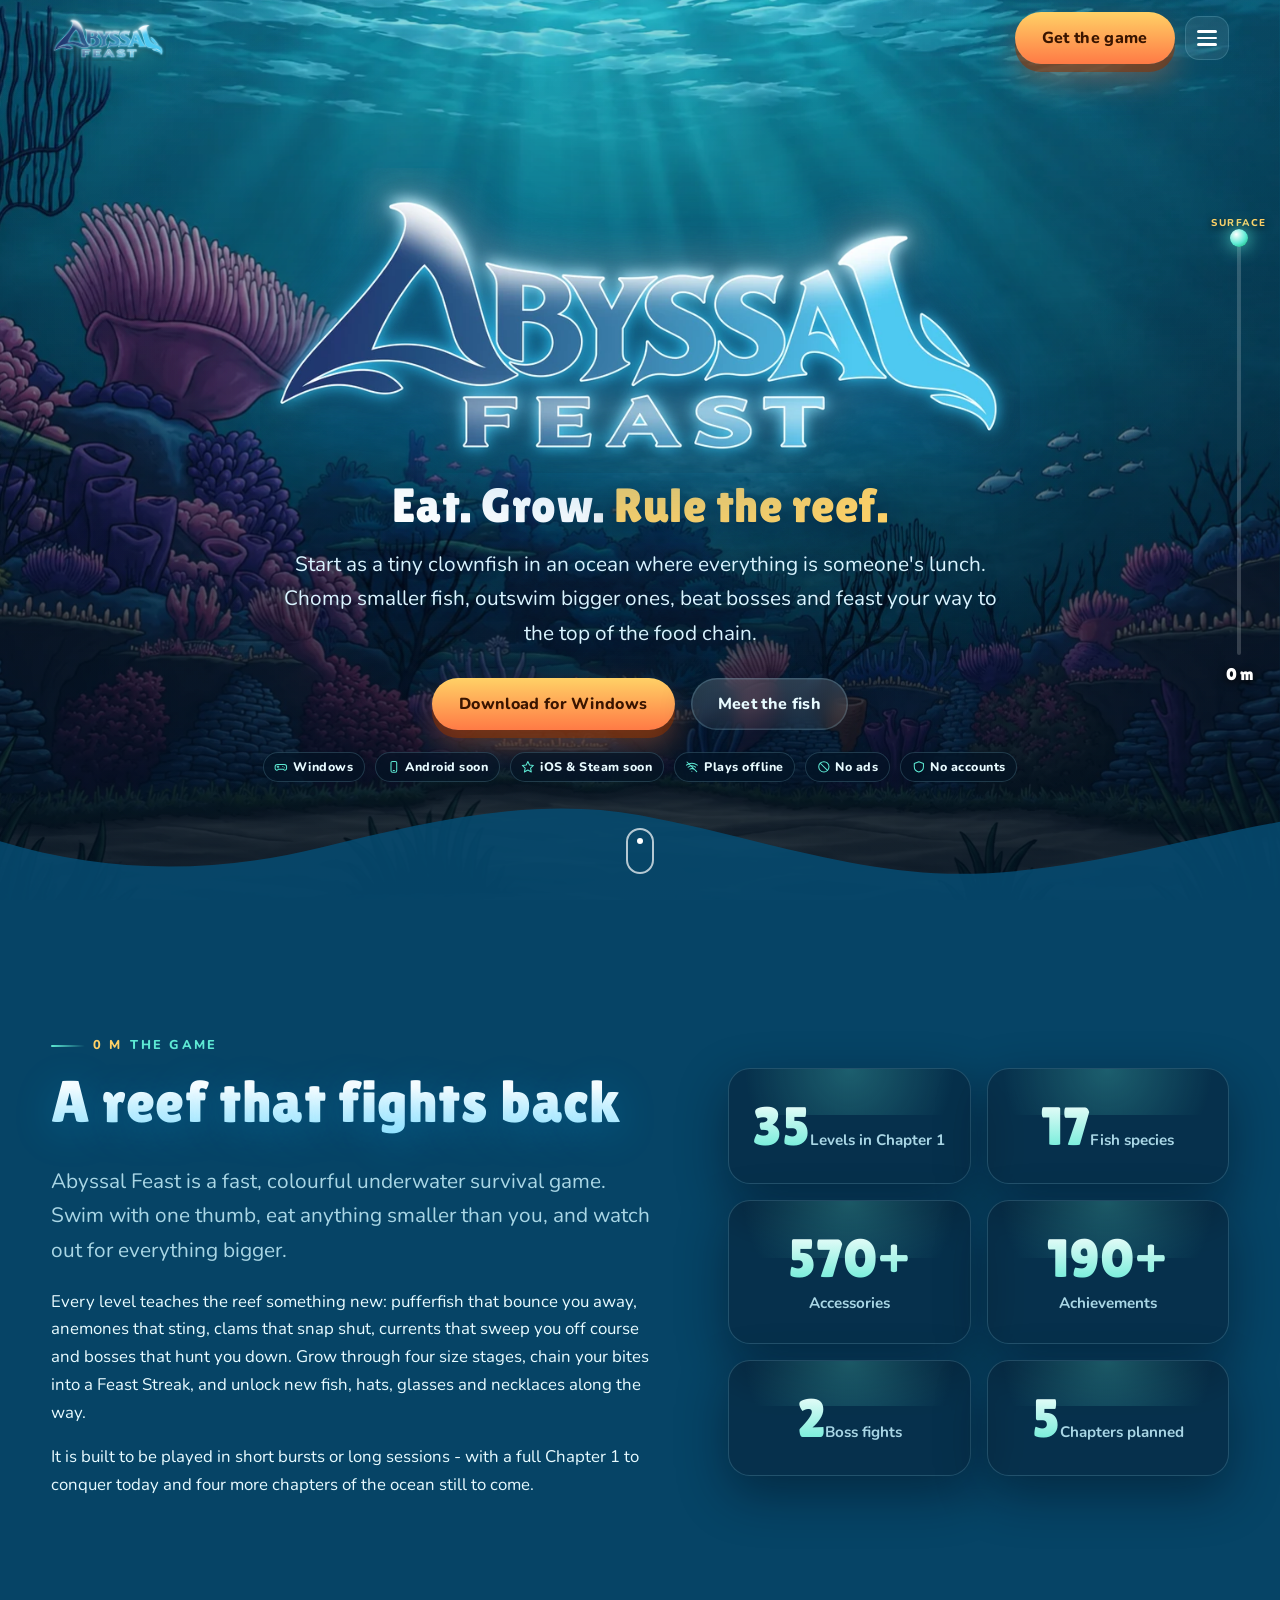
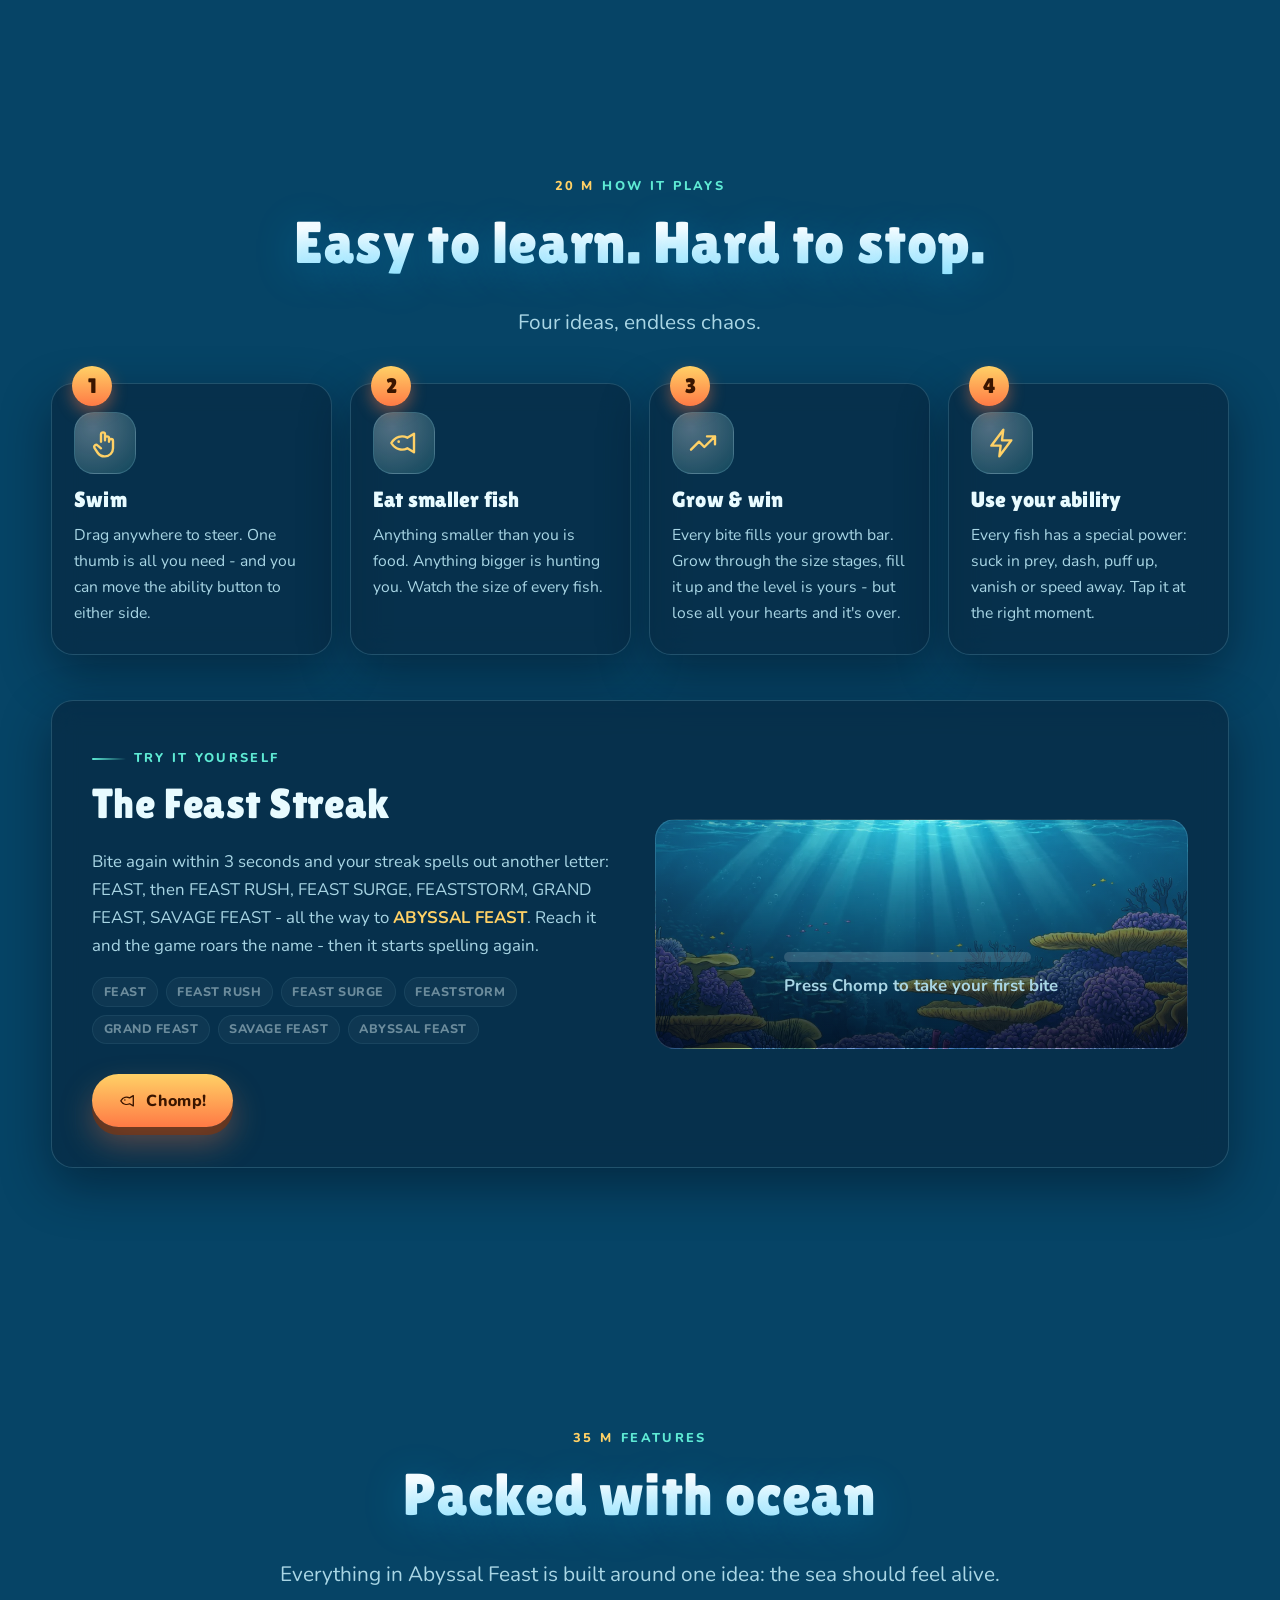
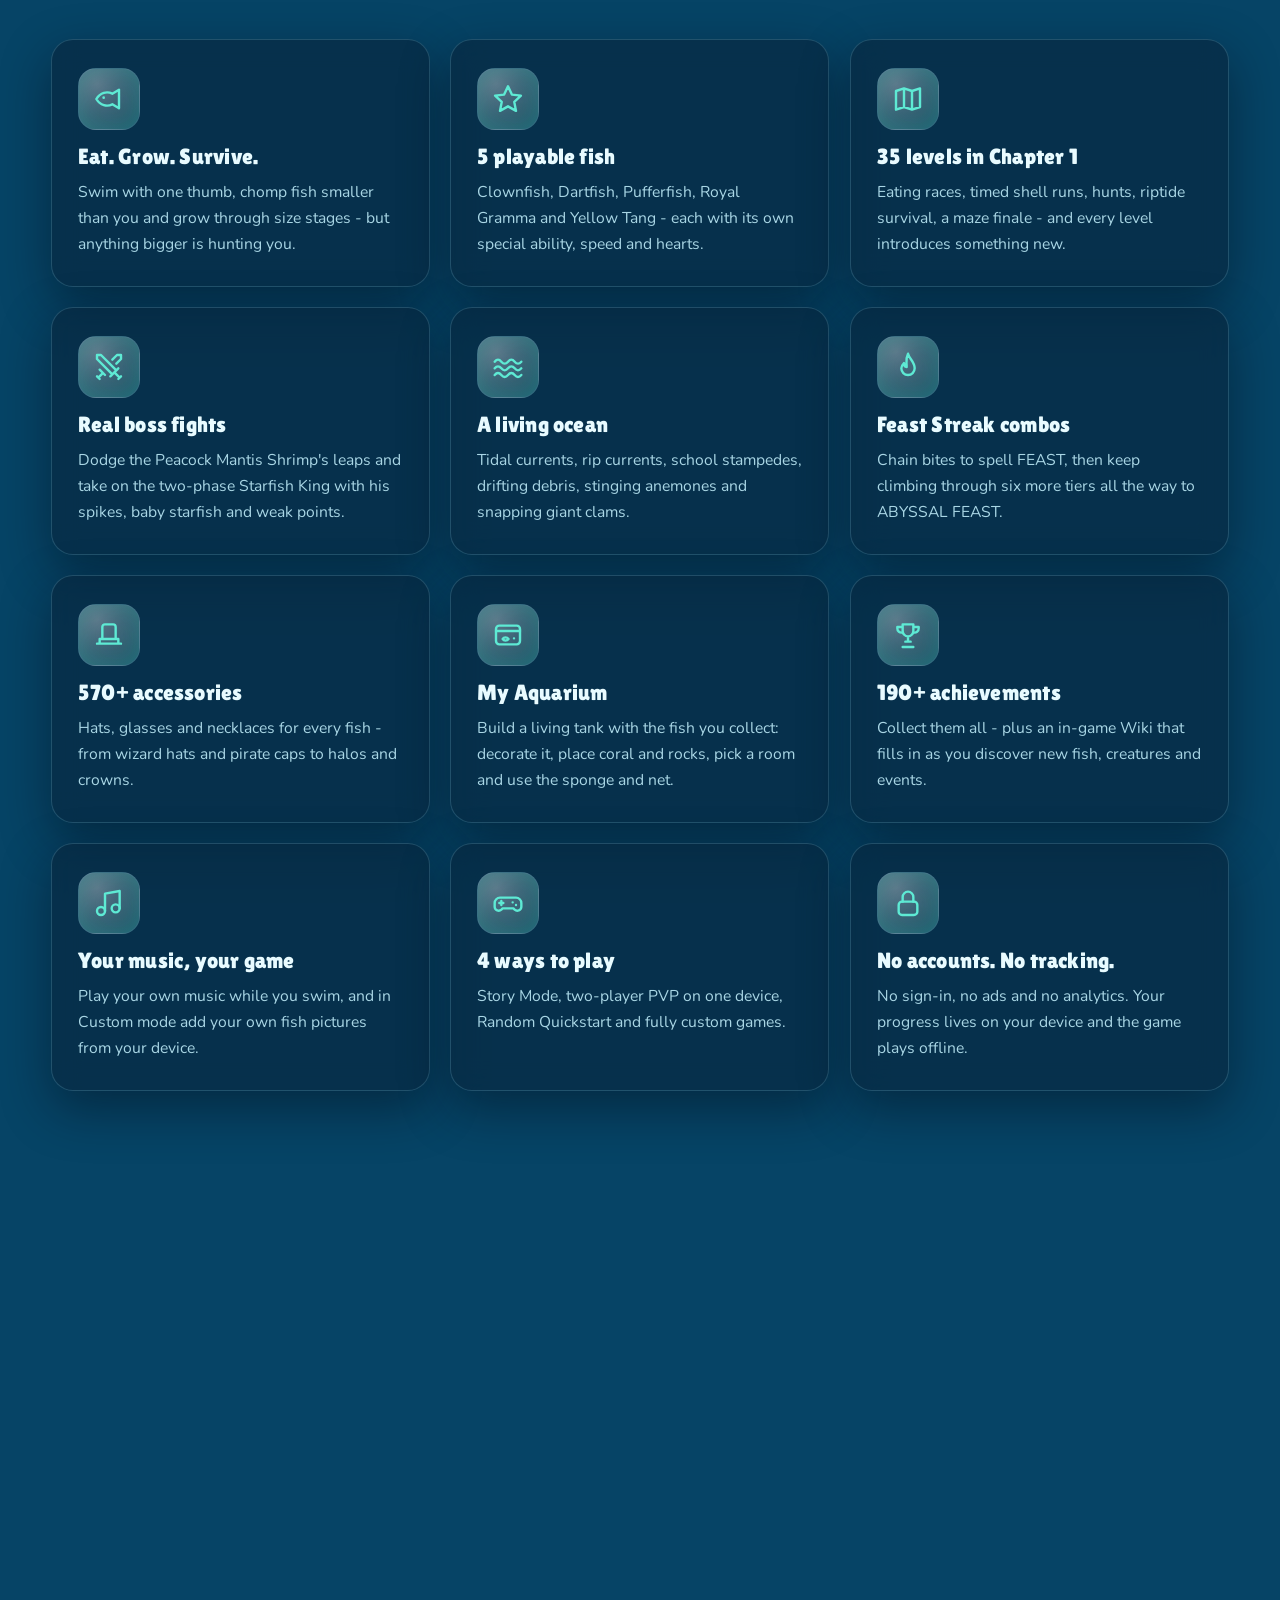
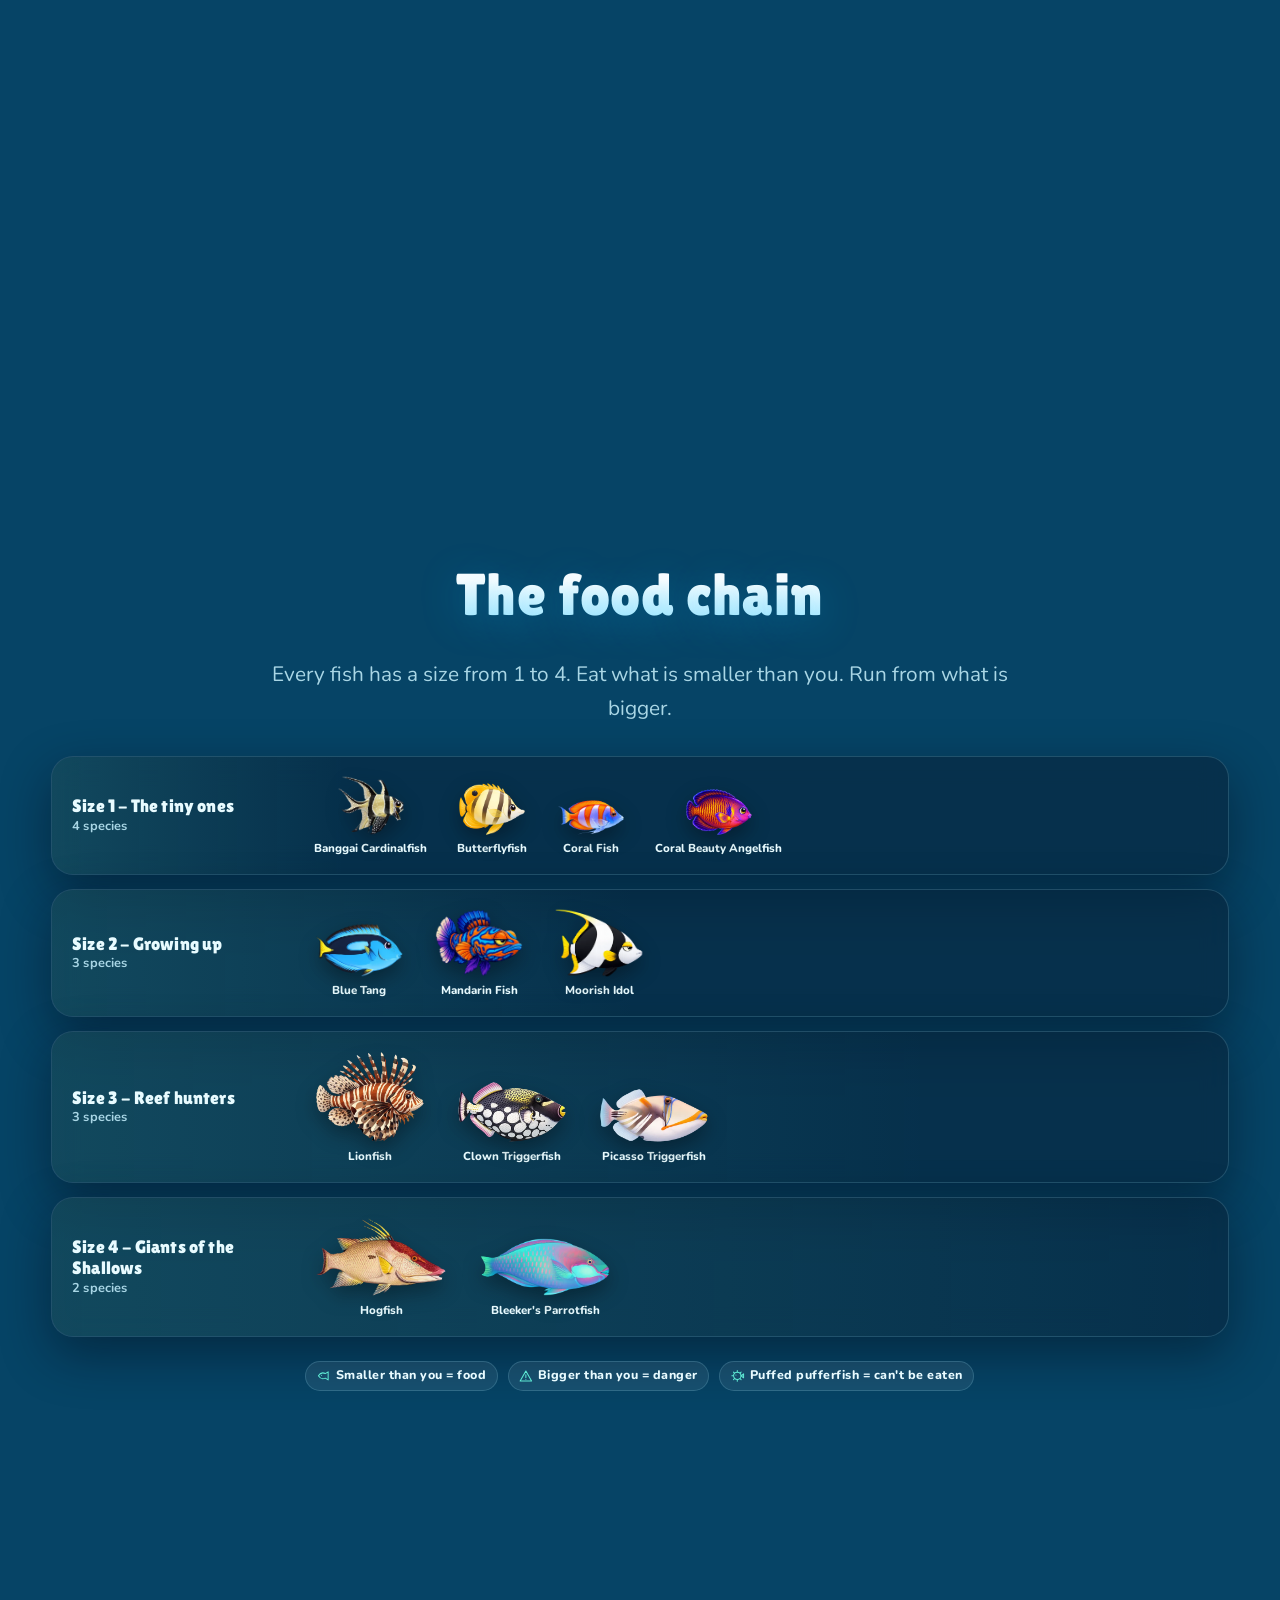
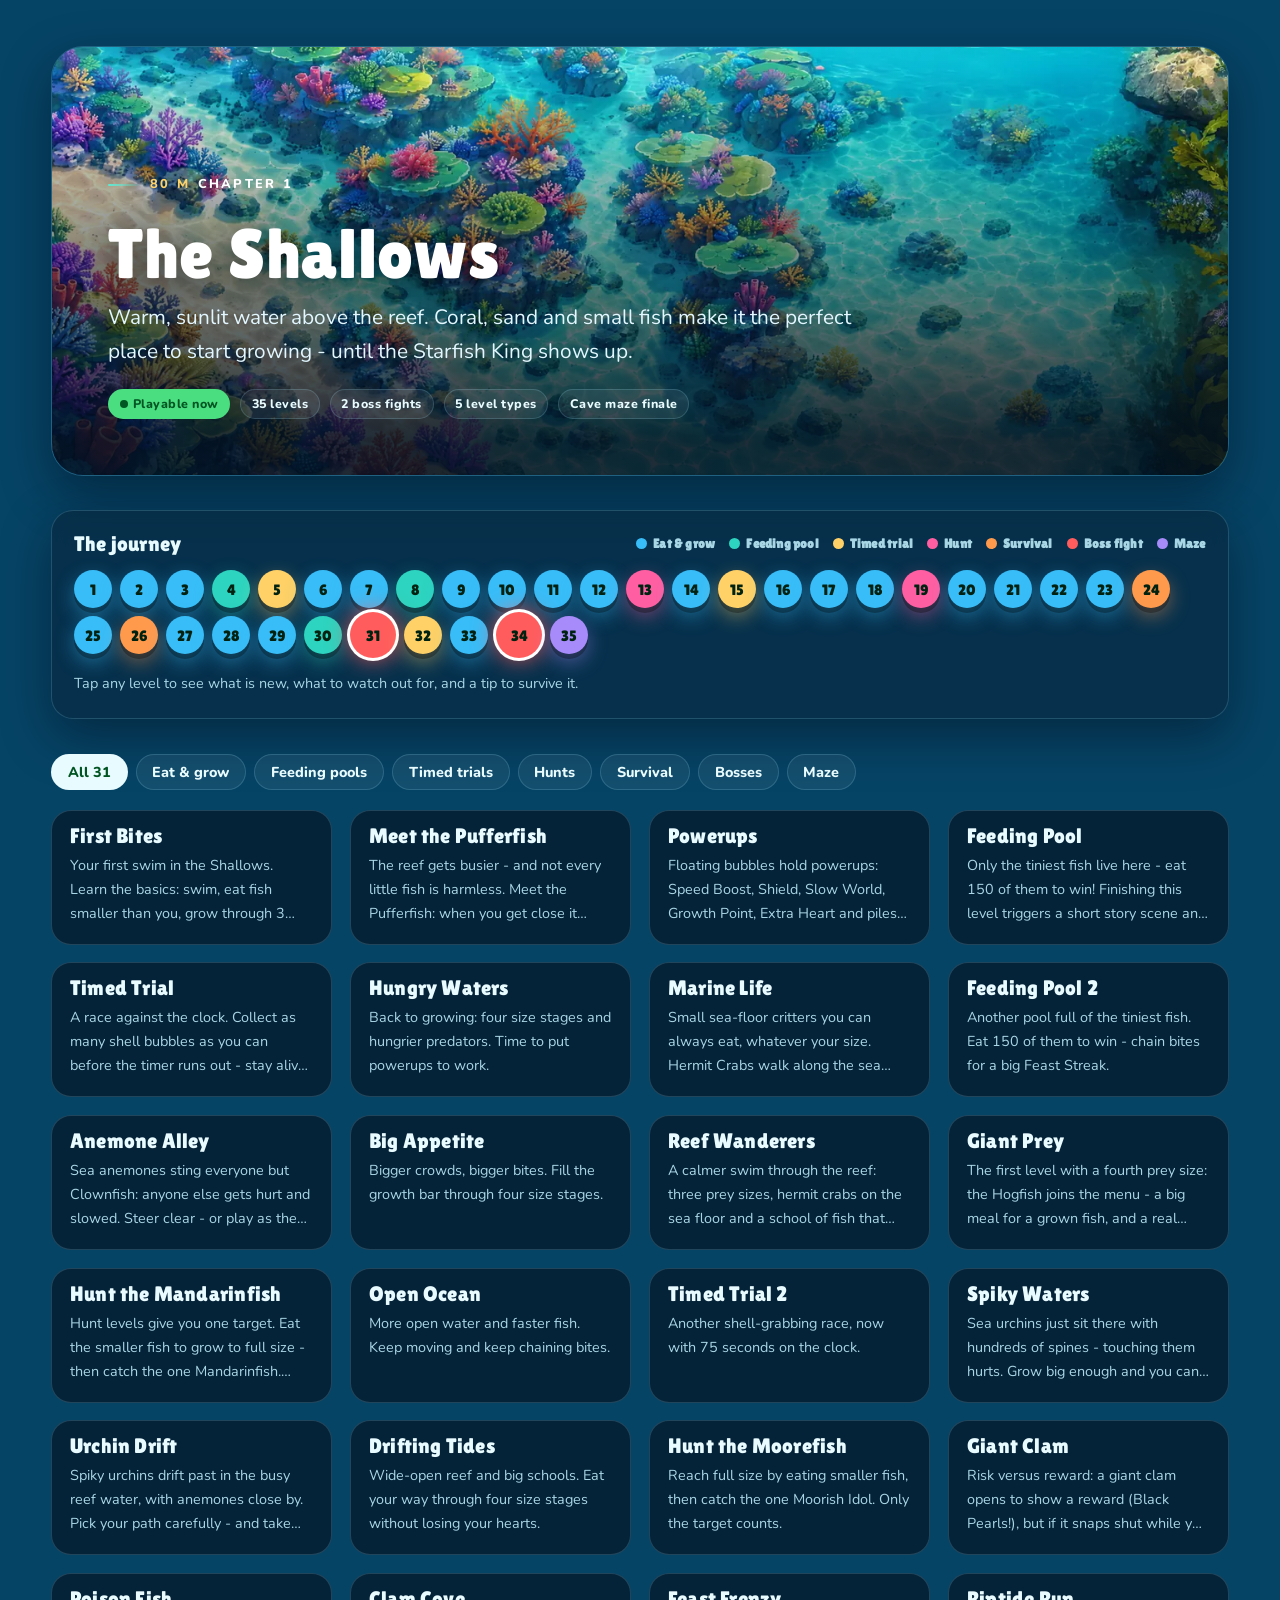
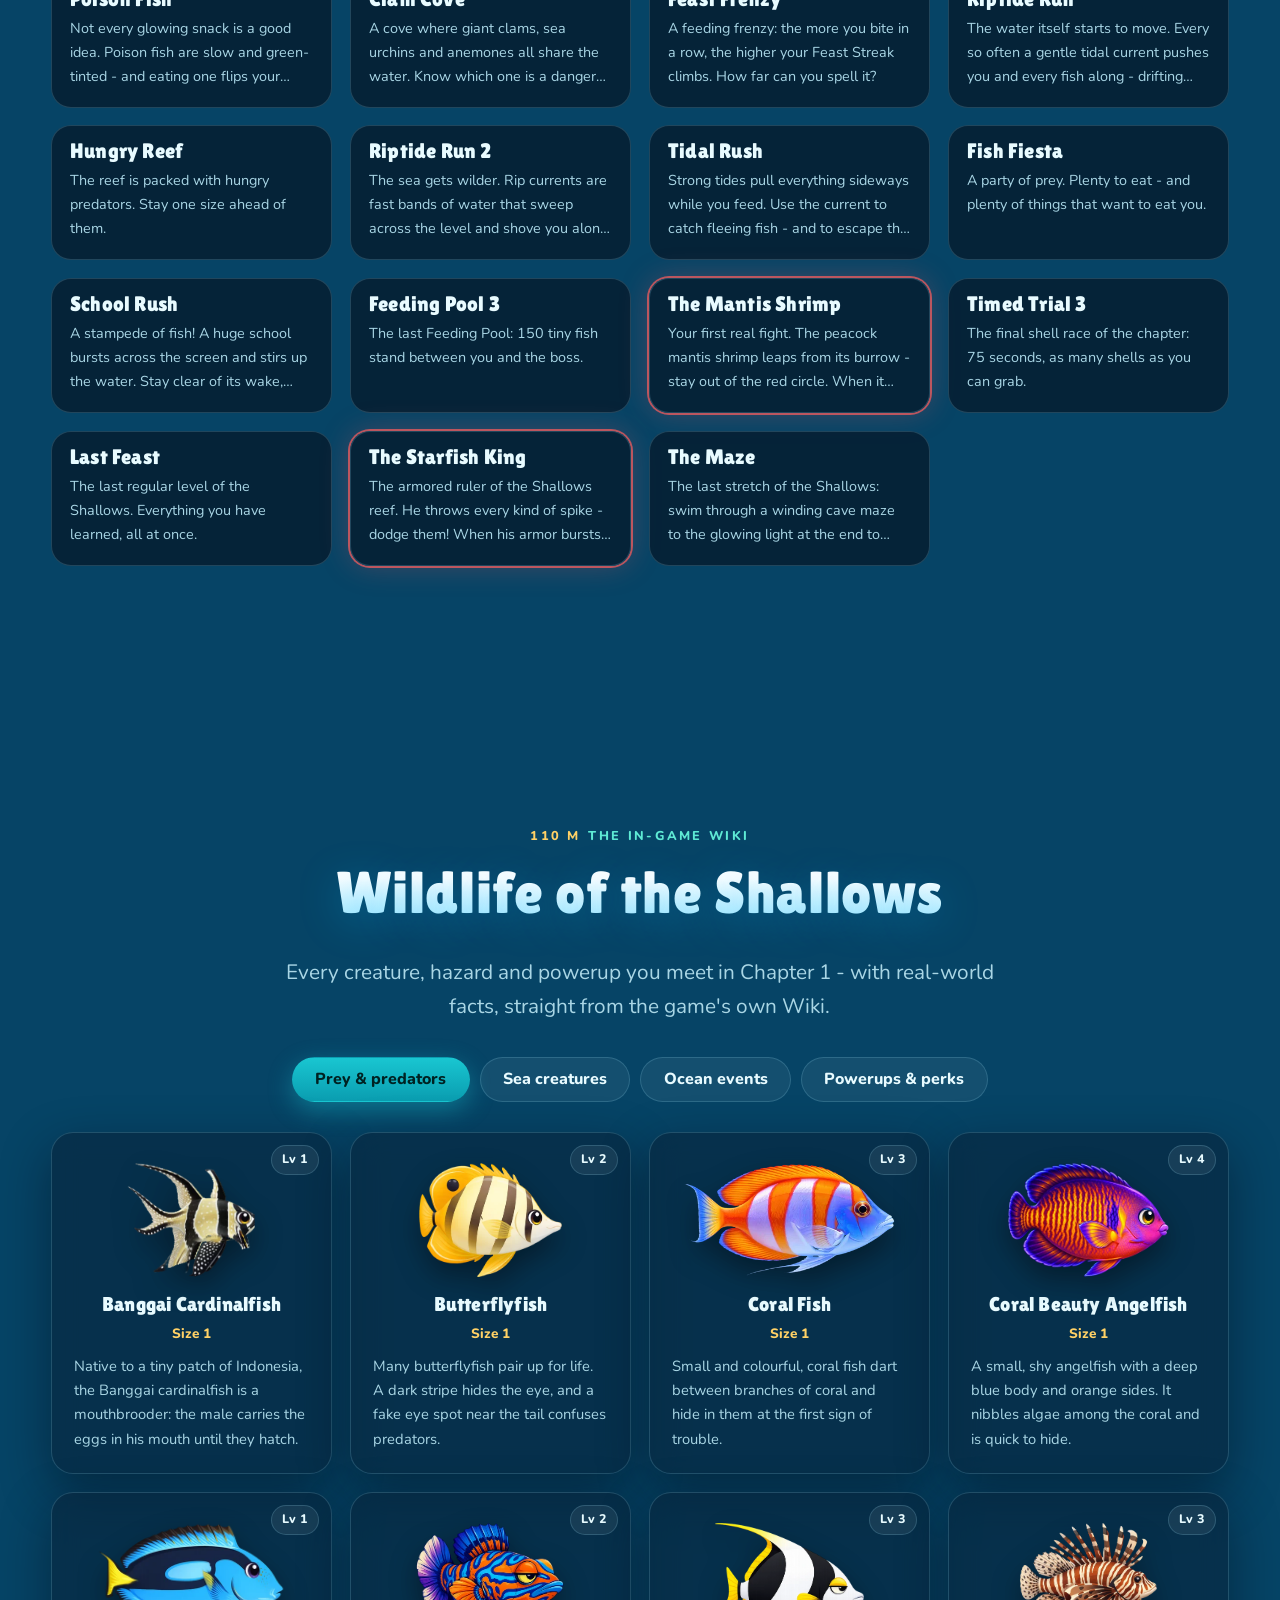
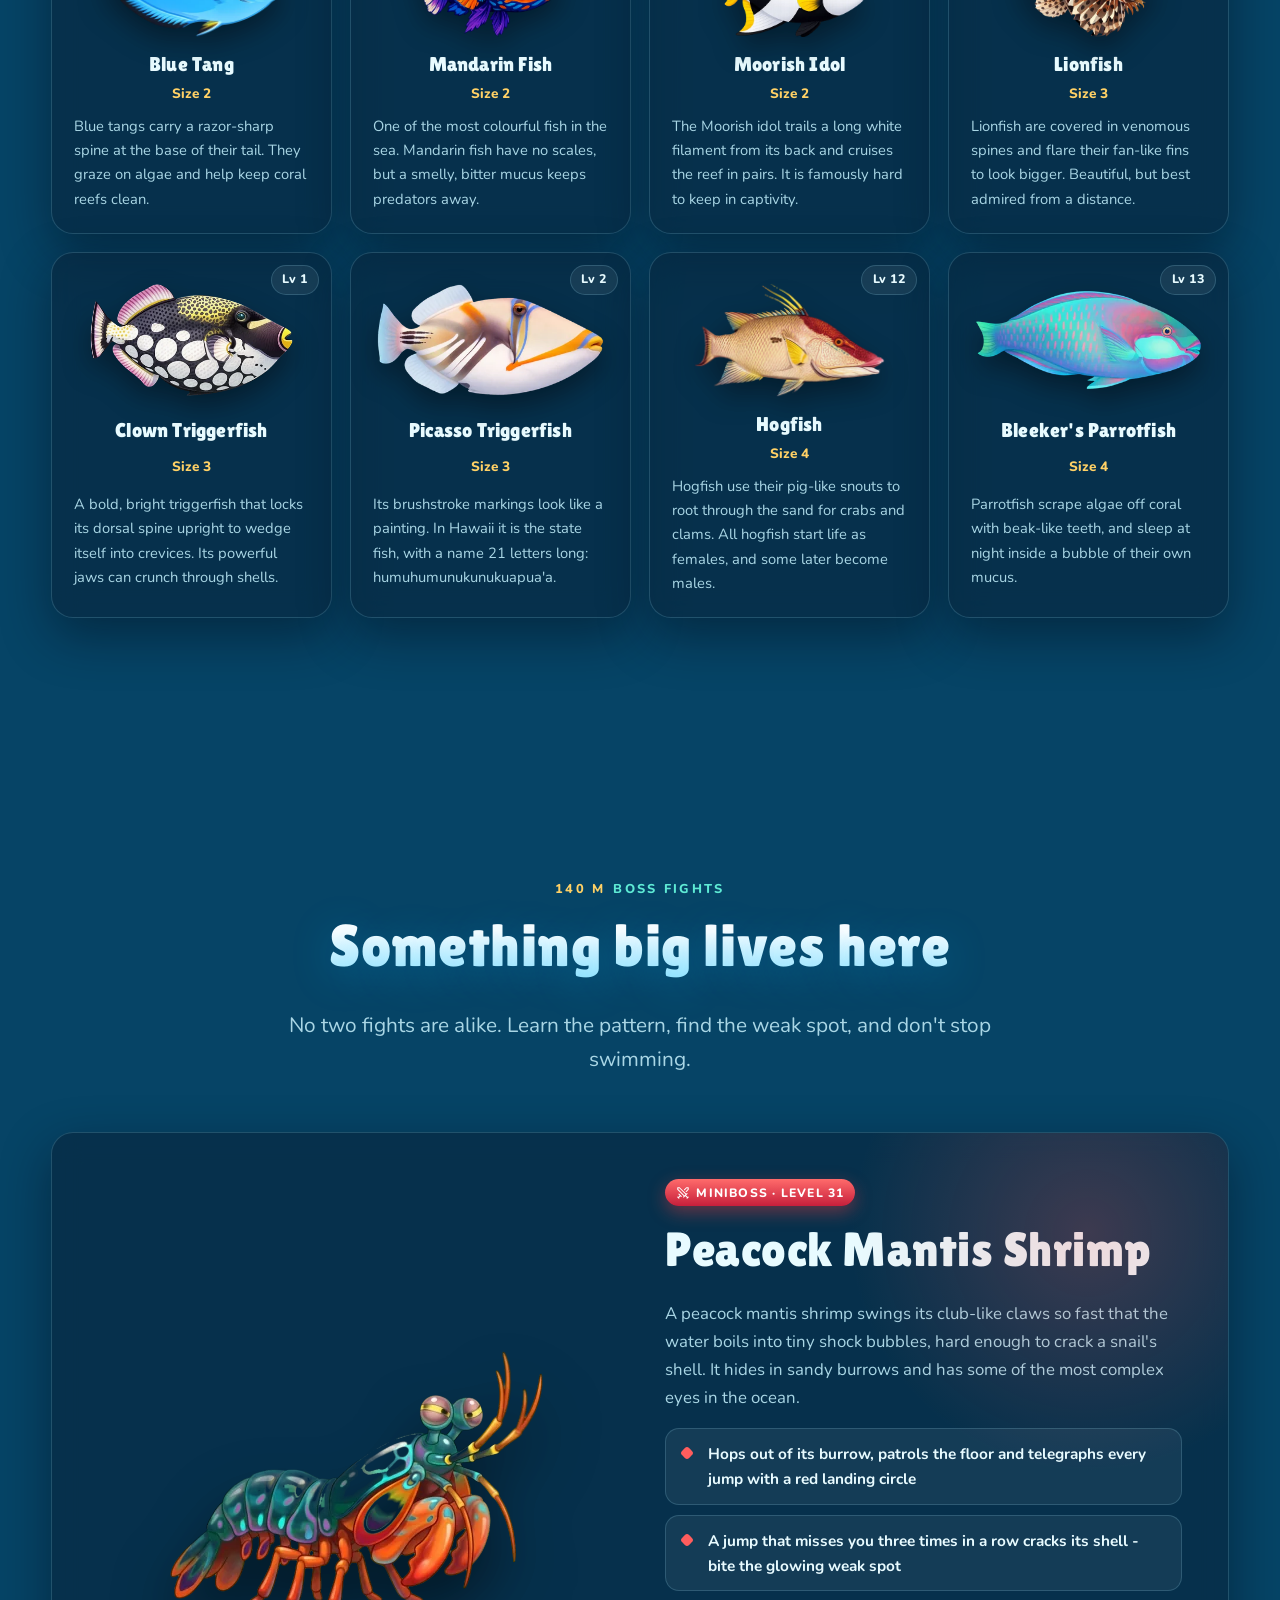
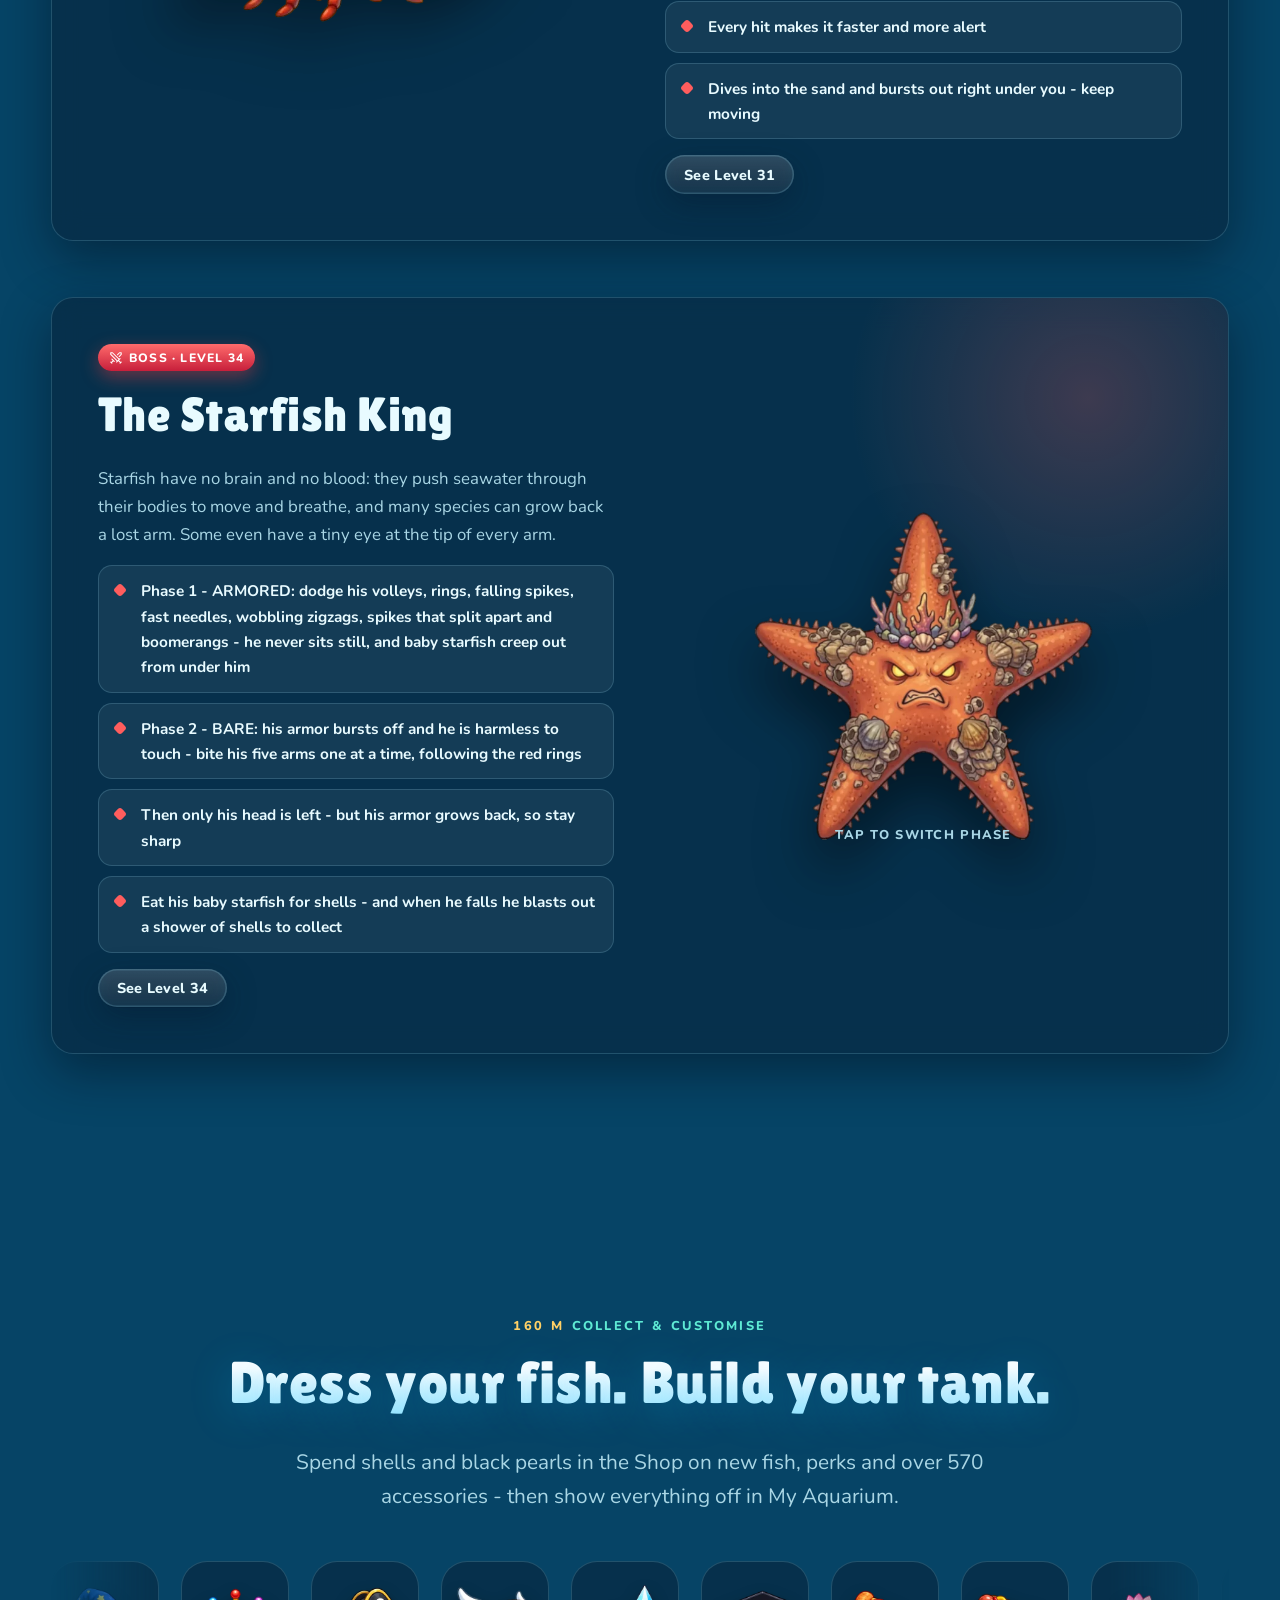
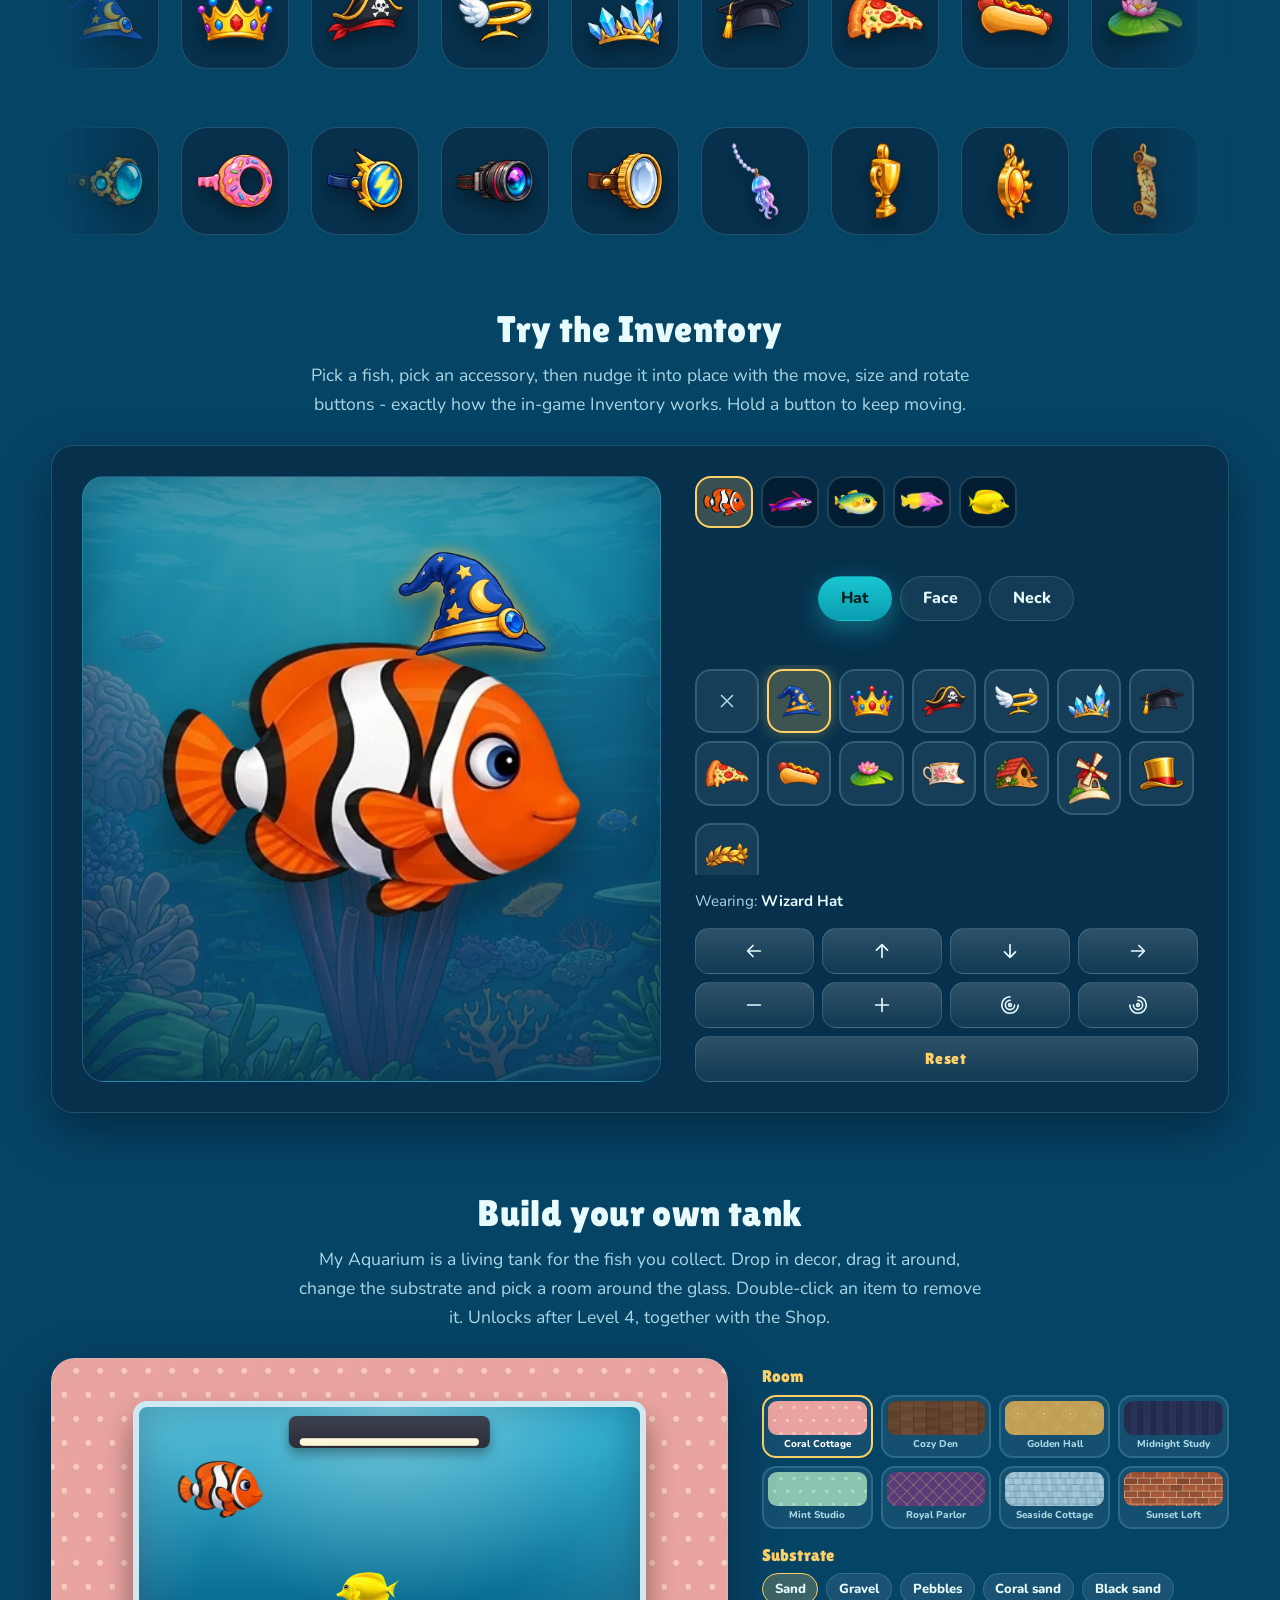
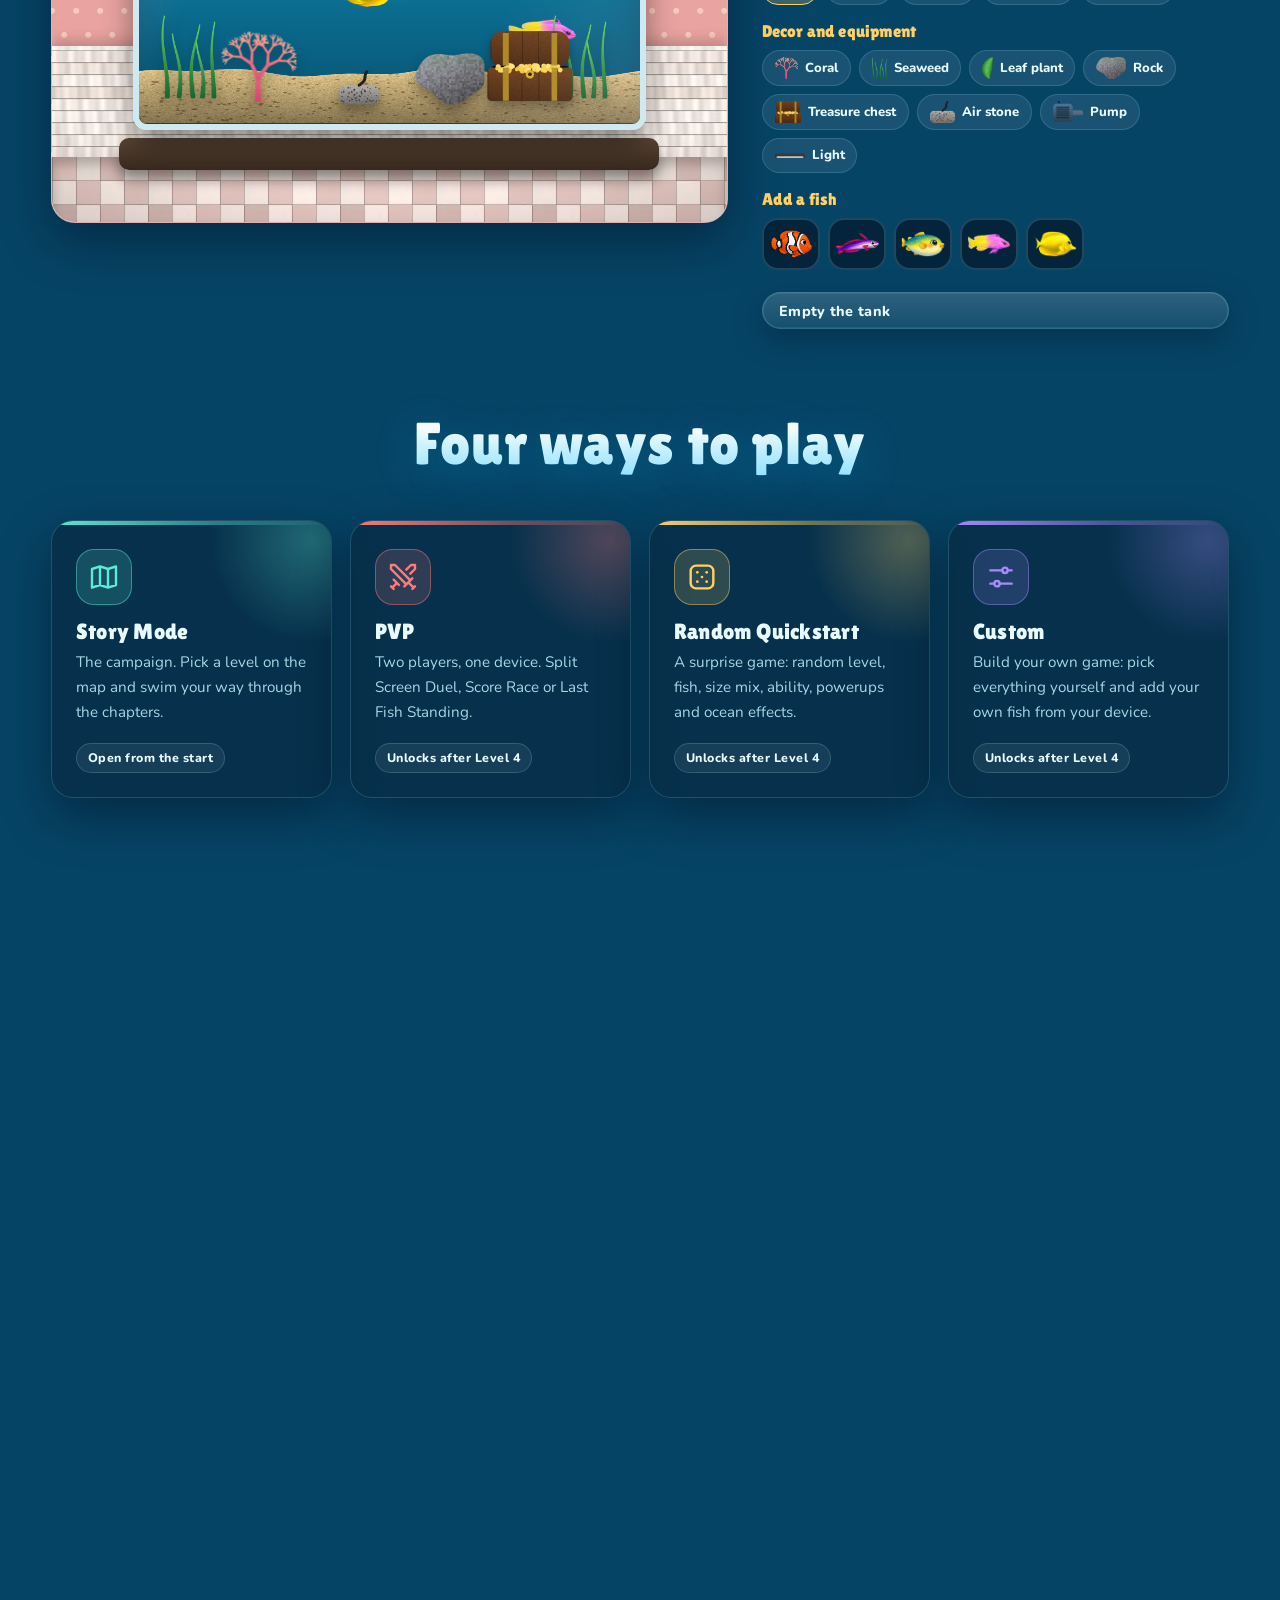
==== commit 03da8bac: "Website: Windows download link (itch.io) in the hero button and download section, platform chips and" ====
--- a/index.html
+++ b/index.html
@@ -15,11 +15,11 @@
   <link rel="apple-touch-icon" href="assets/img/icon-192.png">
   <link rel="preload" href="assets/fonts/lilita-one-400.woff2" as="font" type="font/woff2" crossorigin>
   <link rel="preload" href="assets/img/hero-bg.webp" as="image">
-  <link rel="stylesheet" href="assets/css/style.css?v=20261025">
-  <link rel="stylesheet" href="assets/css/extras.css?v=20261025">
-  <link rel="stylesheet" href="assets/css/lab.css?v=20261025">
+  <link rel="stylesheet" href="assets/css/style.css?v=20261026">
+  <link rel="stylesheet" href="assets/css/extras.css?v=20261026">
+  <link rel="stylesheet" href="assets/css/lab.css?v=20261026">
   <script type="application/ld+json">
-  {"@context":"https://schema.org","@type":"VideoGame","name":"Abyssal Feast","description":"A colourful underwater survival game where you start as a tiny clownfish and eat your way up the food chain.","genre":["Arcade","Action","Survival"],"gamePlatform":["Android","iOS","Steam","Web browser"],"applicationCategory":"Game","publisher":{"@type":"Organization","name":"NP Games"},"author":{"@type":"Person","name":"Nazeeh Pullat"},"image":"assets/img/og.jpg","inLanguage":"en"}
+  {"@context":"https://schema.org","@type":"VideoGame","name":"Abyssal Feast","description":"A colourful underwater survival game where you start as a tiny clownfish and eat your way up the food chain.","genre":["Arcade","Action","Survival"],"gamePlatform":["Windows","Android","iOS","Steam"],"applicationCategory":"Game","publisher":{"@type":"Organization","name":"NP Games"},"author":{"@type":"Person","name":"Nazeeh Pullat"},"image":"assets/img/og.jpg","inLanguage":"en"}
   </script>
 </head>
 <body>
@@ -77,7 +77,7 @@
           <a class="btn ghost" href="#fish">Meet the fish</a>
         </div>
         <div class="pills">
-          <span class="chip" data-ic="phone">Android</span><span class="chip" data-ic="star">iOS, Steam &amp; Browser soon</span><span class="chip" data-ic="wifioff">Plays offline</span><span class="chip" data-ic="ban">No ads</span><span class="chip" data-ic="shield">No accounts</span>
+          <span class="chip" data-ic="gamepad">Windows</span><span class="chip" data-ic="phone">Android soon</span><span class="chip" data-ic="star">iOS &amp; Steam soon</span><span class="chip" data-ic="wifioff">Plays offline</span><span class="chip" data-ic="ban">No ads</span><span class="chip" data-ic="shield">No accounts</span>
         </div>
       </div>
       <div class="scrollcue" aria-hidden="true"></div>
@@ -339,7 +339,7 @@
       <div class="wrap">
         <div class="cta-card glass rv">
           <h2 class="title">Ready to dive in?</h2>
-          <p class="lead" style="margin-inline:auto">Abyssal Feast is heading to Google Play first, with iOS, Steam and a browser version coming soon. Follow the news, tell us what you think, and be ready to feast.</p>
+          <p class="lead" style="margin-inline:auto">Abyssal Feast is out now for Windows on itch.io, and heading to Google Play next, with iOS and Steam to follow. Follow the news, tell us what you think, and be ready to feast.</p>
           <div class="hero-actions" id="cta-links"></div>
           <p class="fine">By NP Games &middot; No ads &middot; No tracking &middot; <a href="privacy/">Privacy Policy</a></p>
         </div>
@@ -365,10 +365,10 @@
   <div class="lightbox" id="lightbox" role="dialog" aria-modal="true" aria-label="Image viewer"><img id="lbimg" alt=""><p id="lbcap"></p></div>
 
   <noscript><style>.rv{opacity:1!important;transform:none!important}</style></noscript>
-  <script src="assets/js/config.js?v=20261025"></script>
-  <script src="assets/js/icons.js?v=20261025"></script>
-  <script src="assets/js/data.js?v=20261025"></script>
-  <script src="assets/js/main.js?v=20261025"></script>
-  <script src="assets/js/lab.js?v=20261025"></script>
+  <script src="assets/js/config.js?v=20261026"></script>
+  <script src="assets/js/icons.js?v=20261026"></script>
+  <script src="assets/js/data.js?v=20261026"></script>
+  <script src="assets/js/main.js?v=20261026"></script>
+  <script src="assets/js/lab.js?v=20261026"></script>
 </body>
 </html>
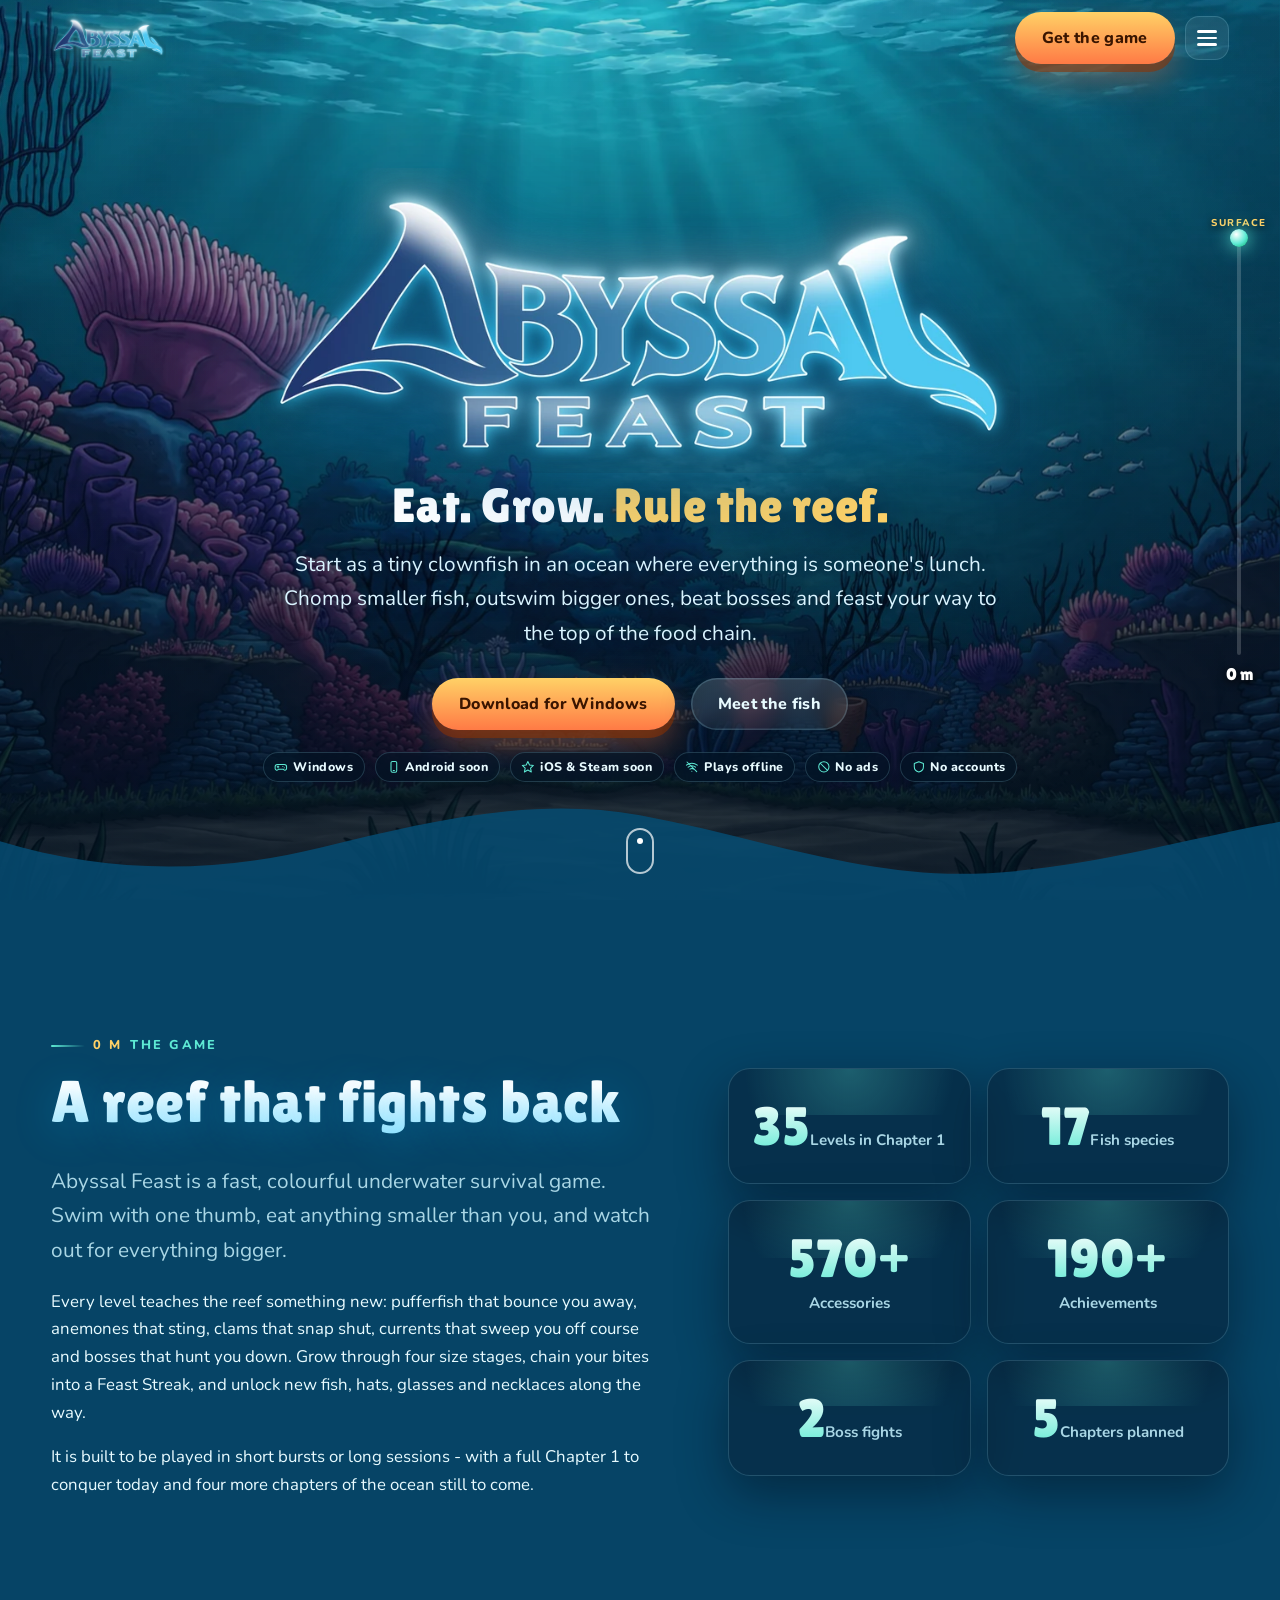
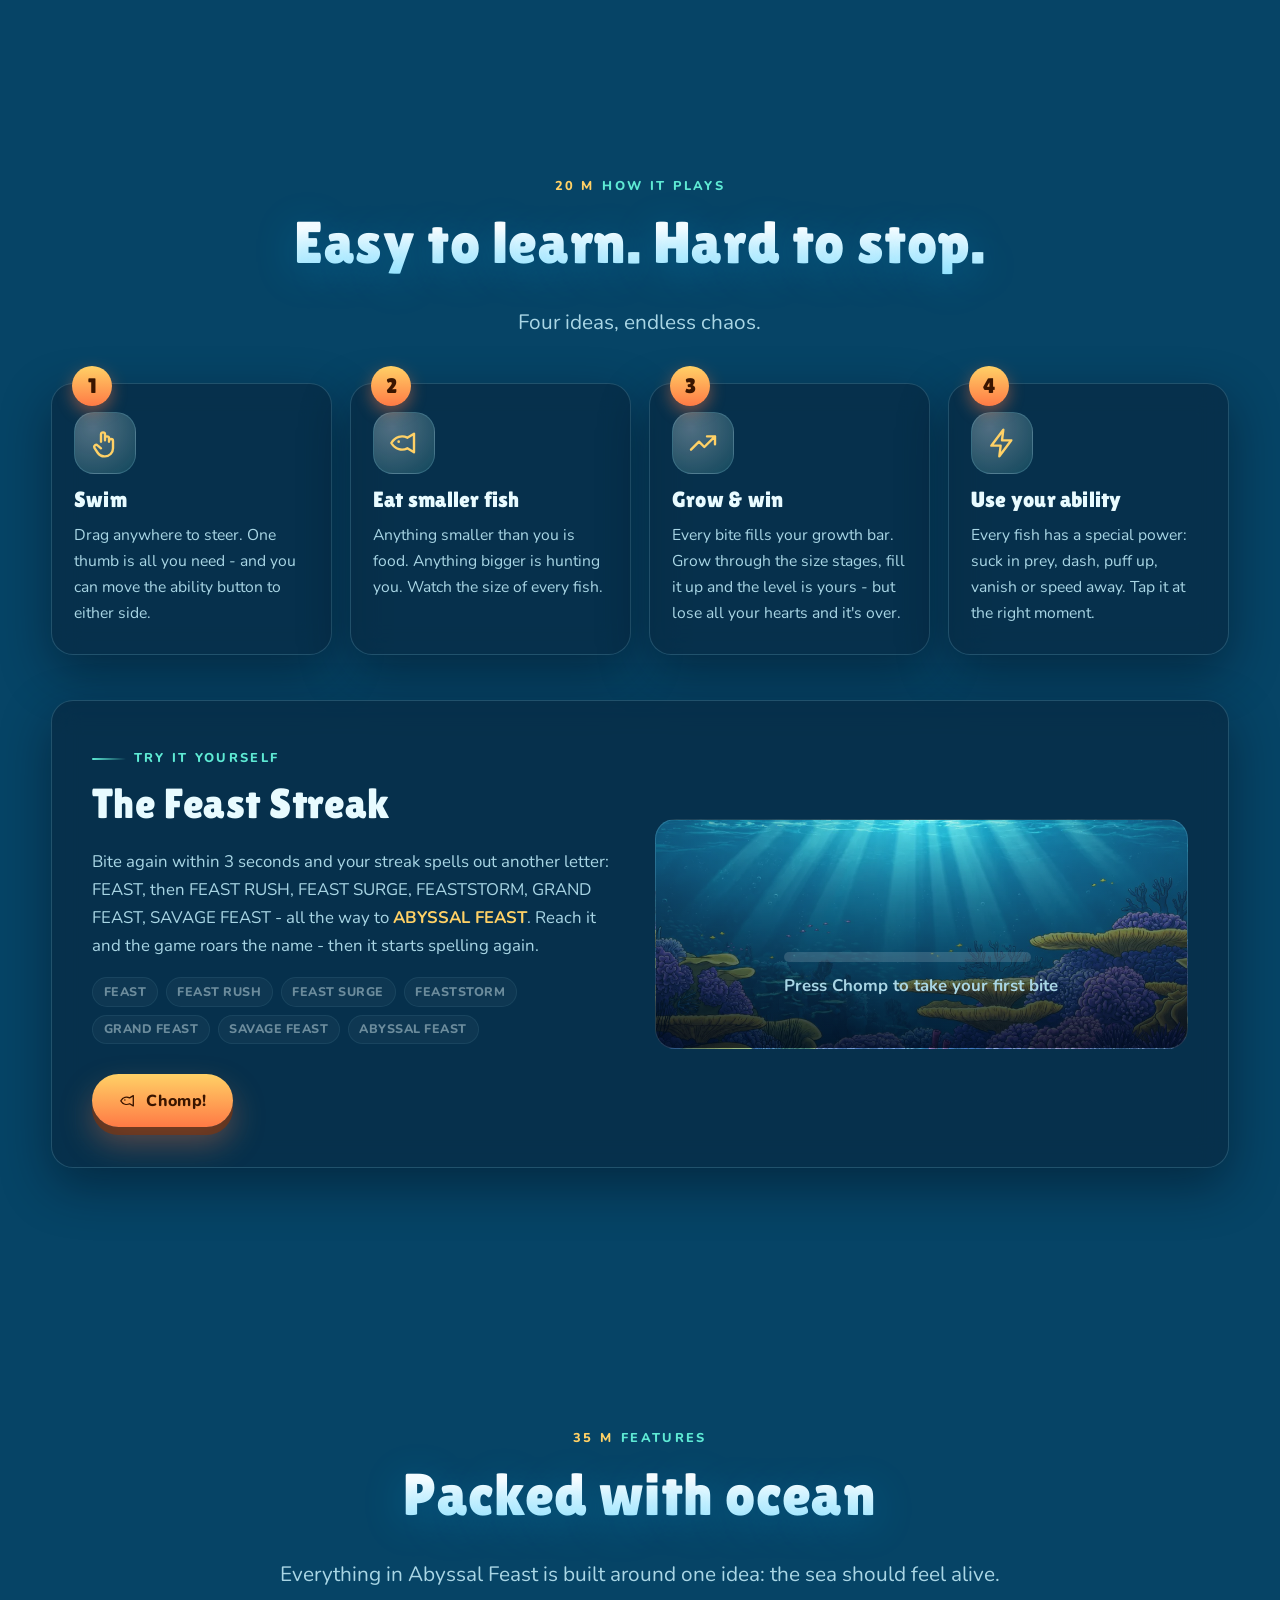
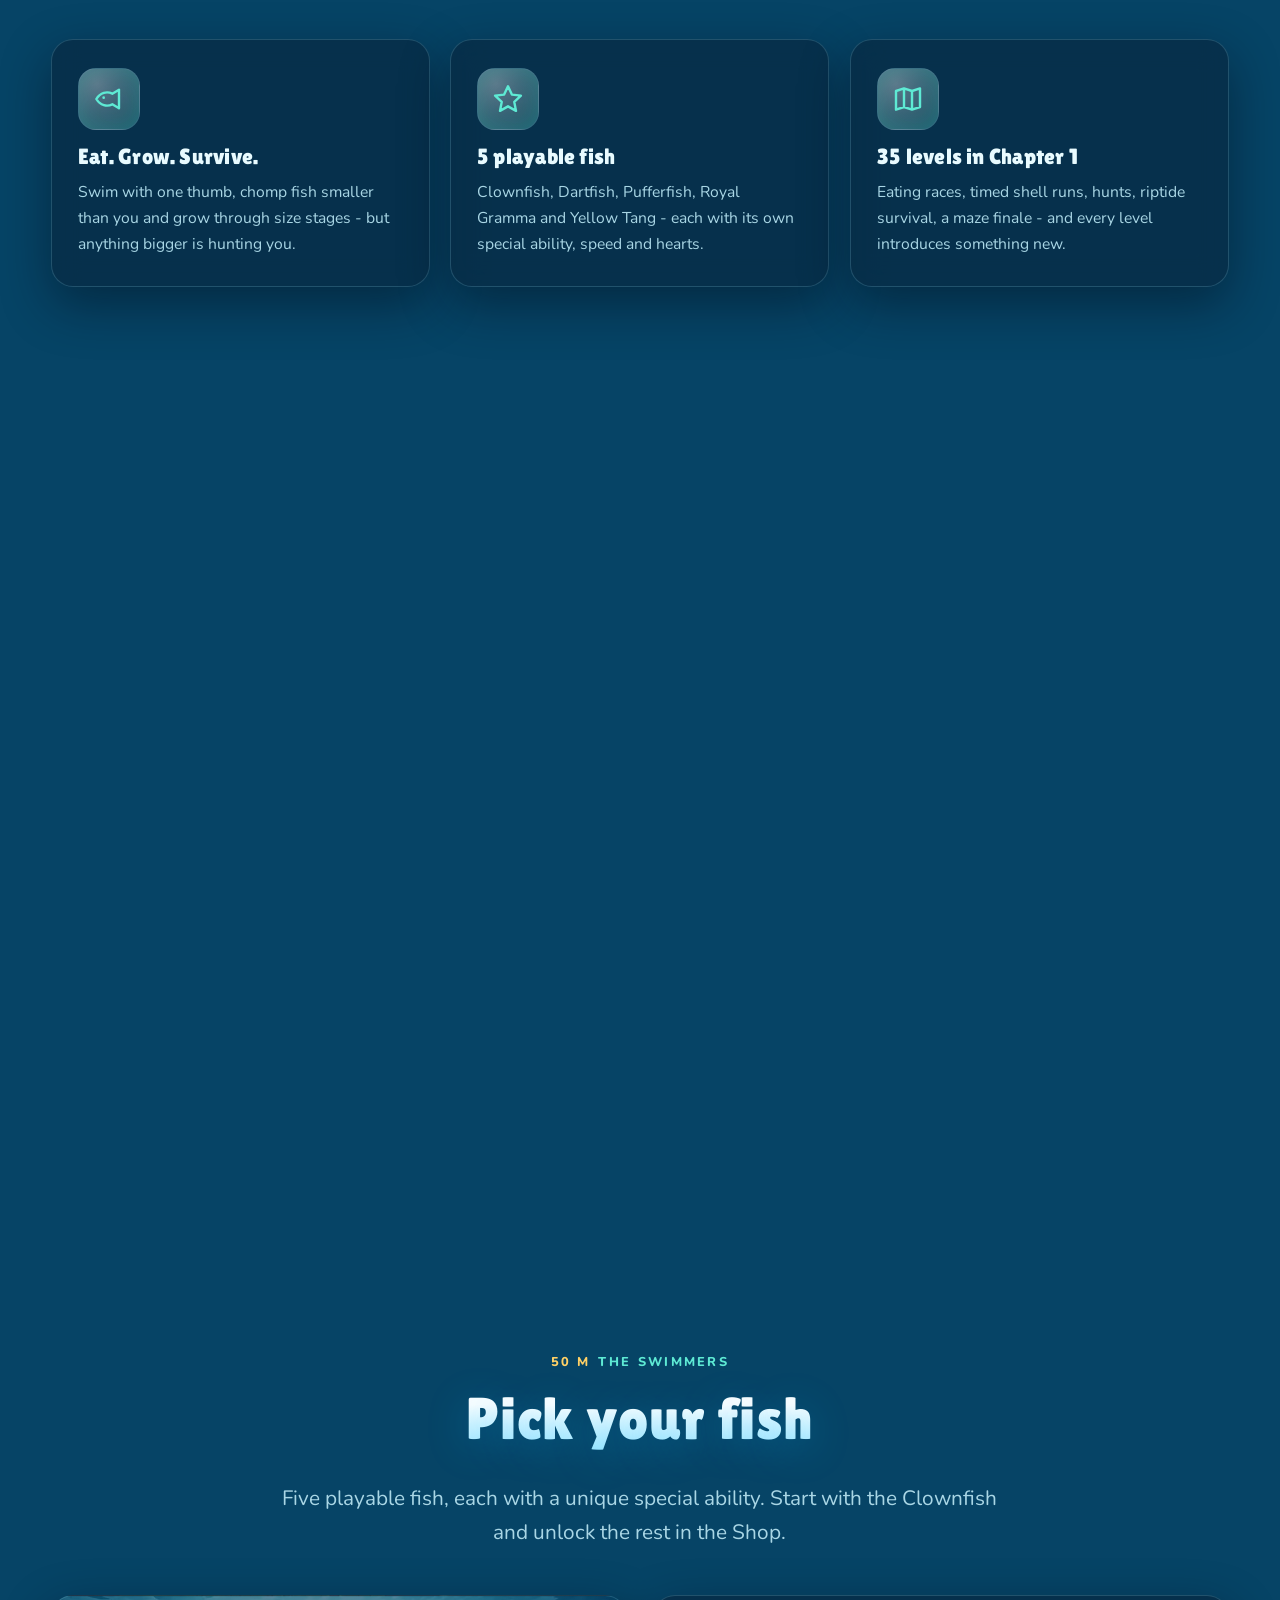
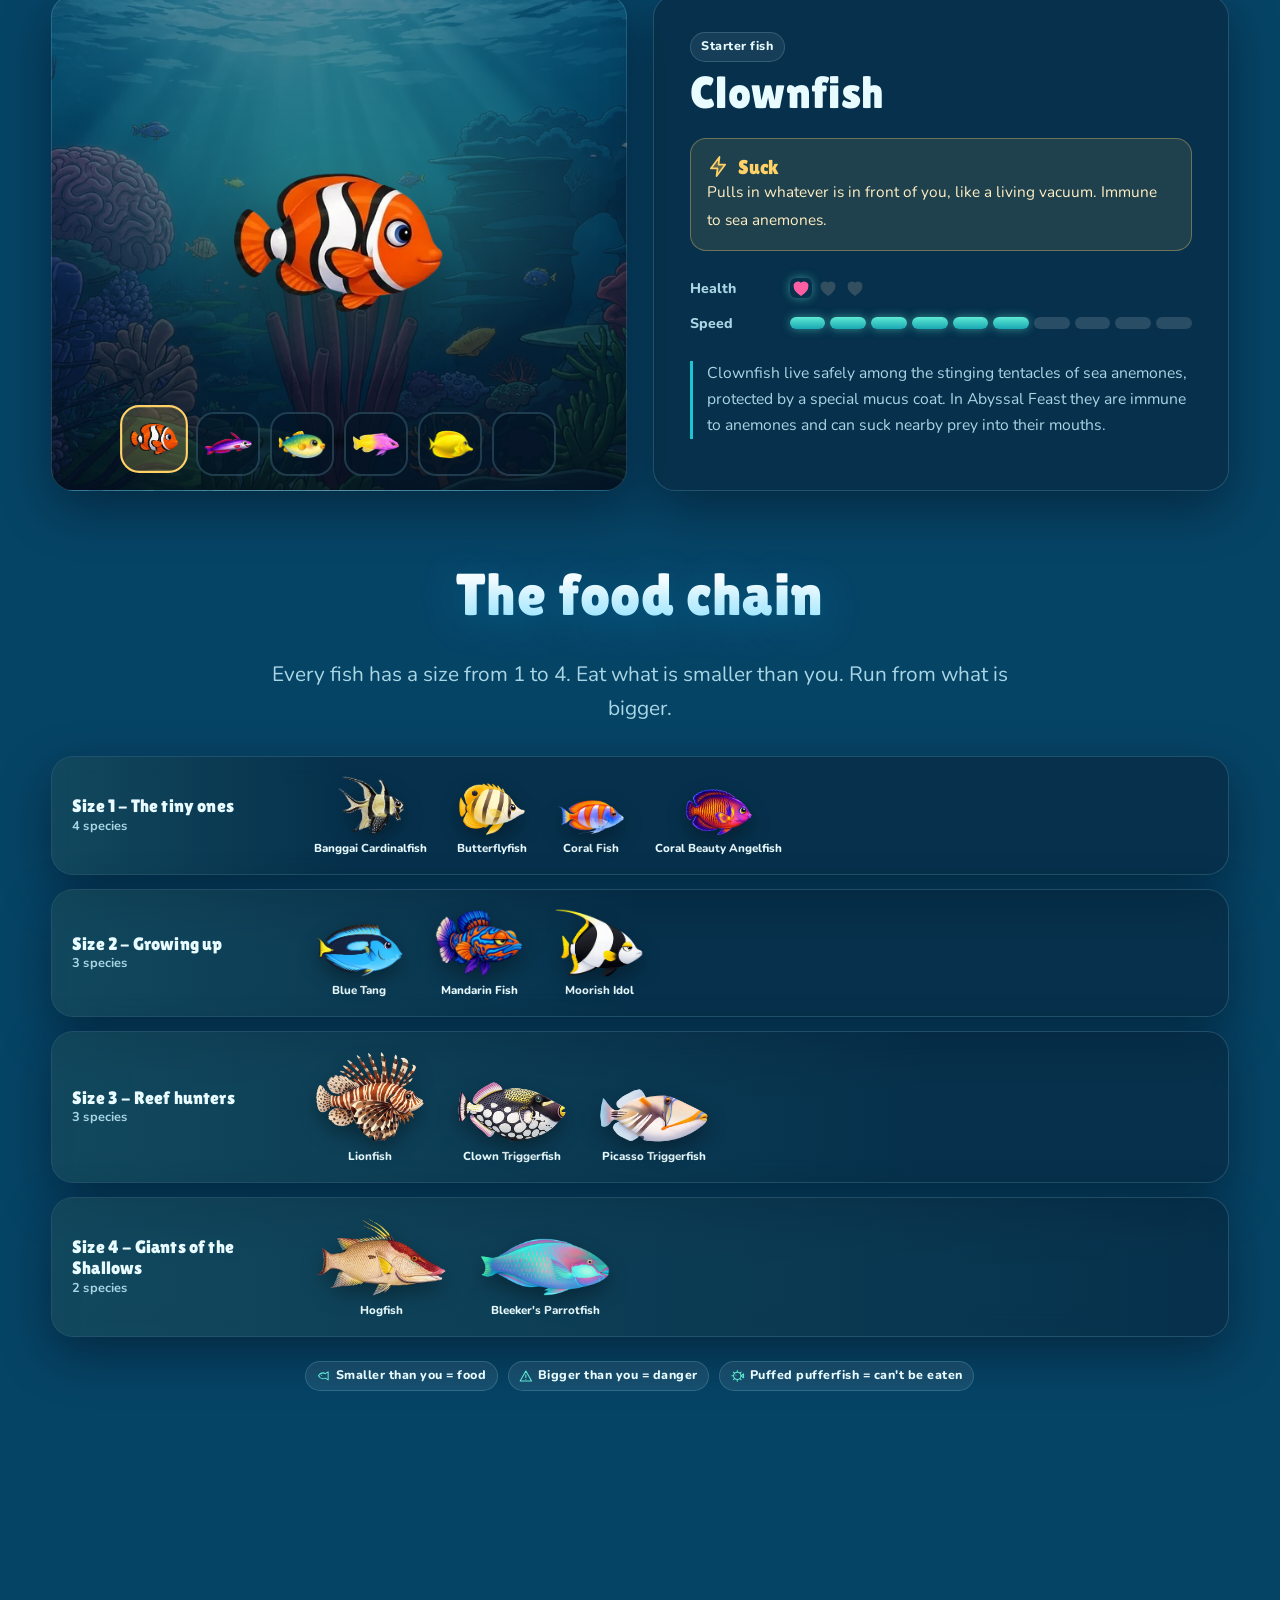
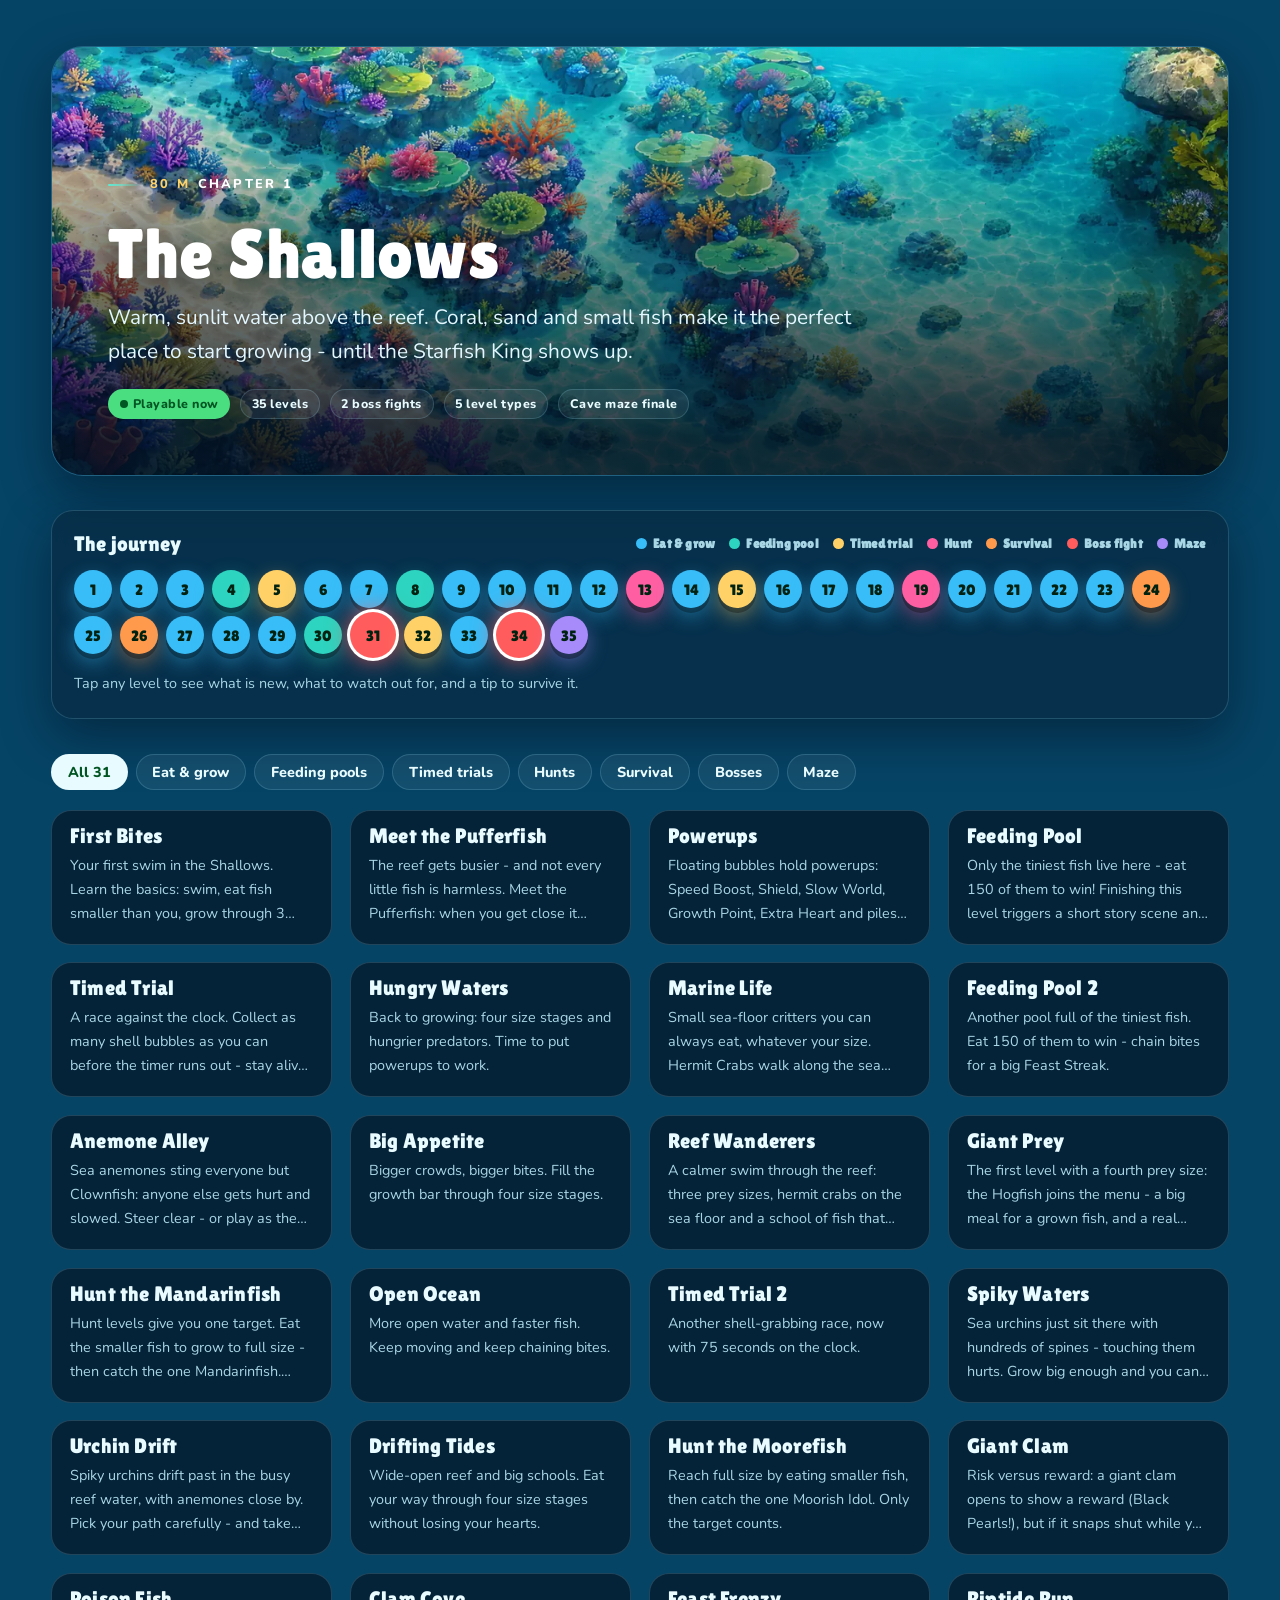
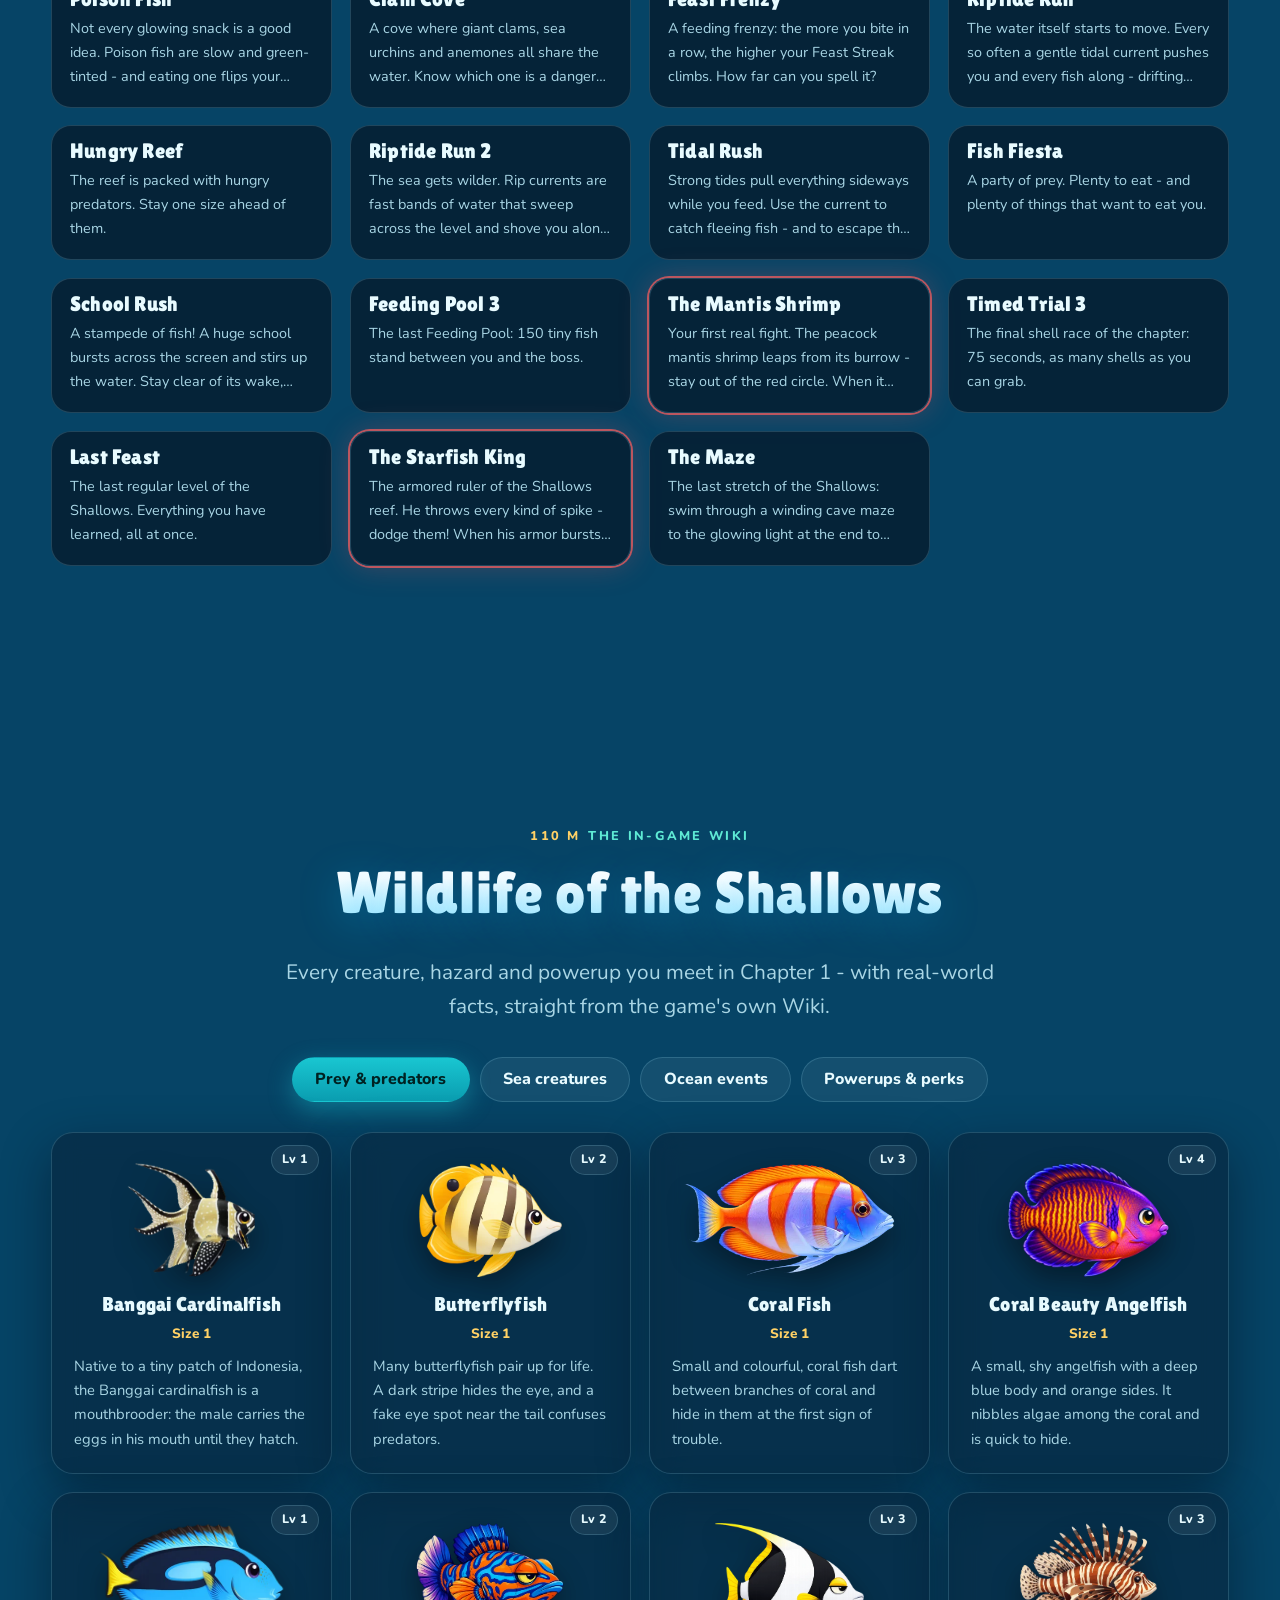
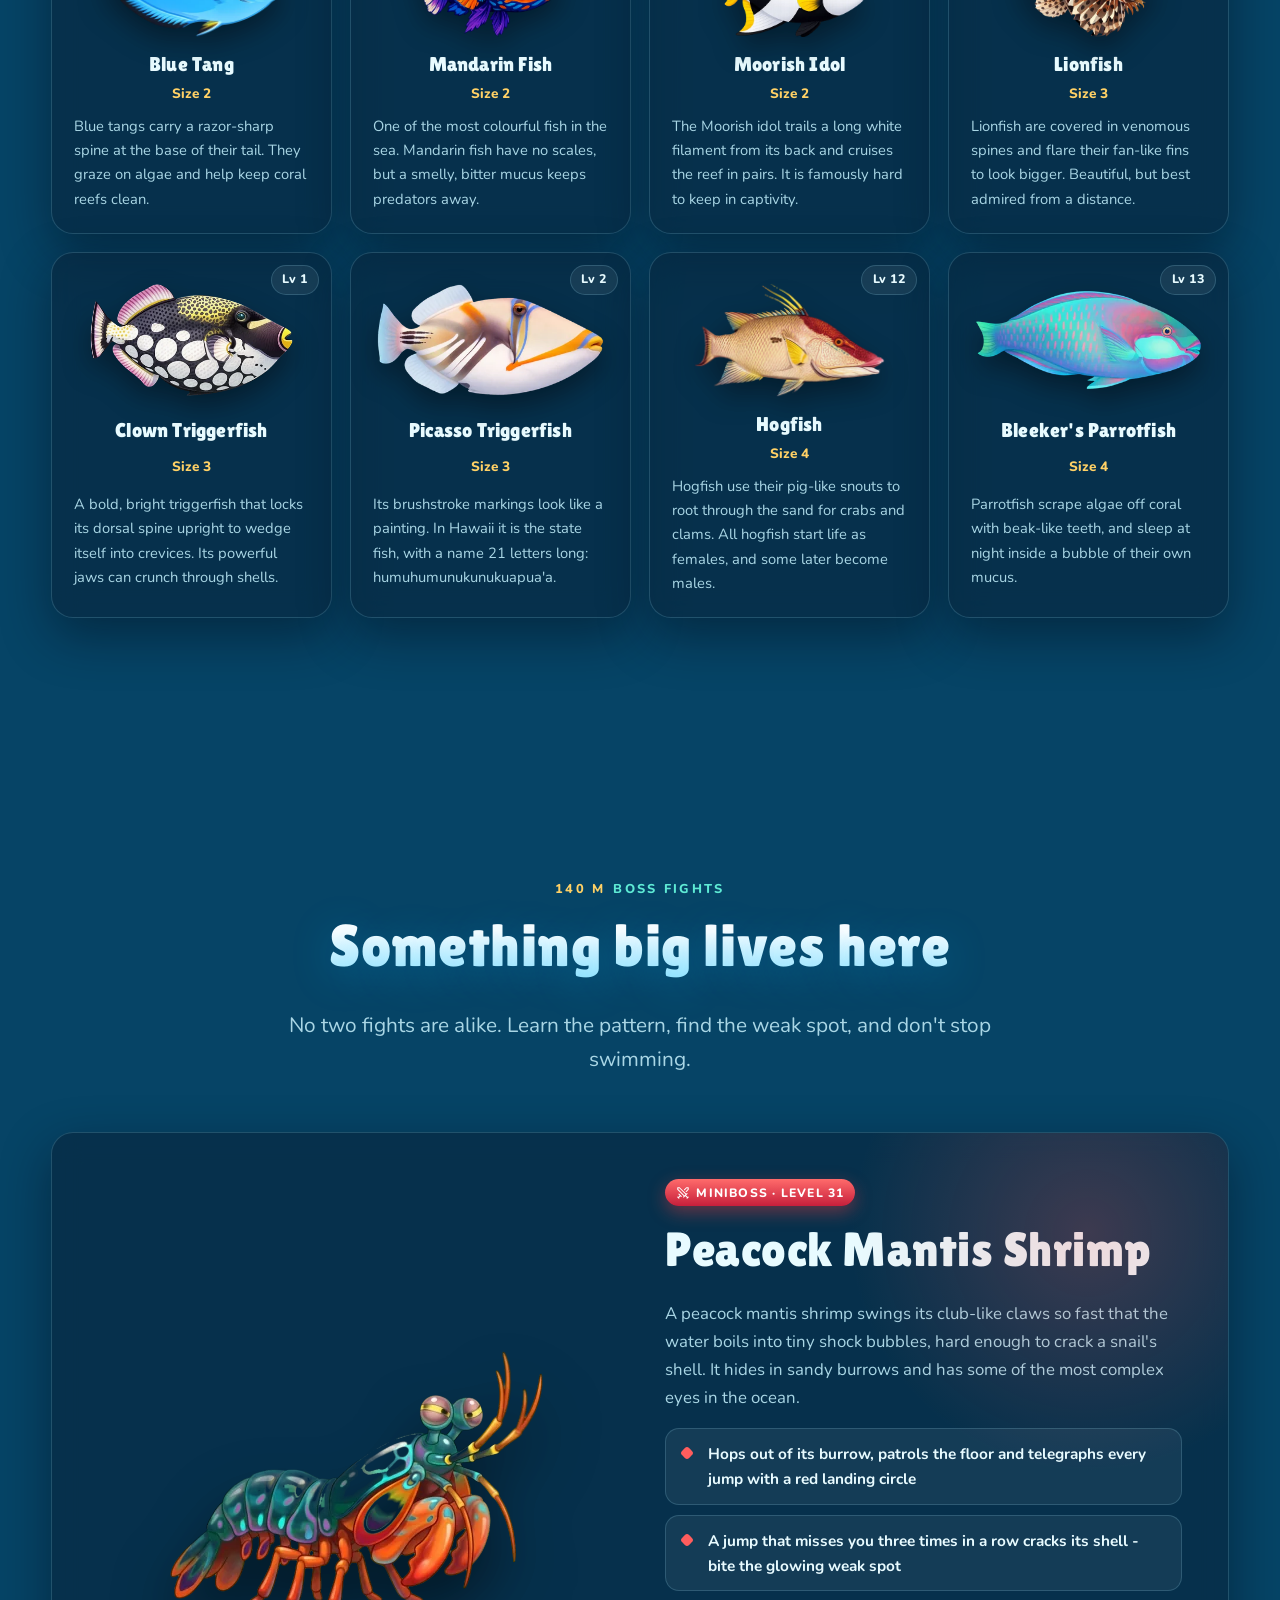
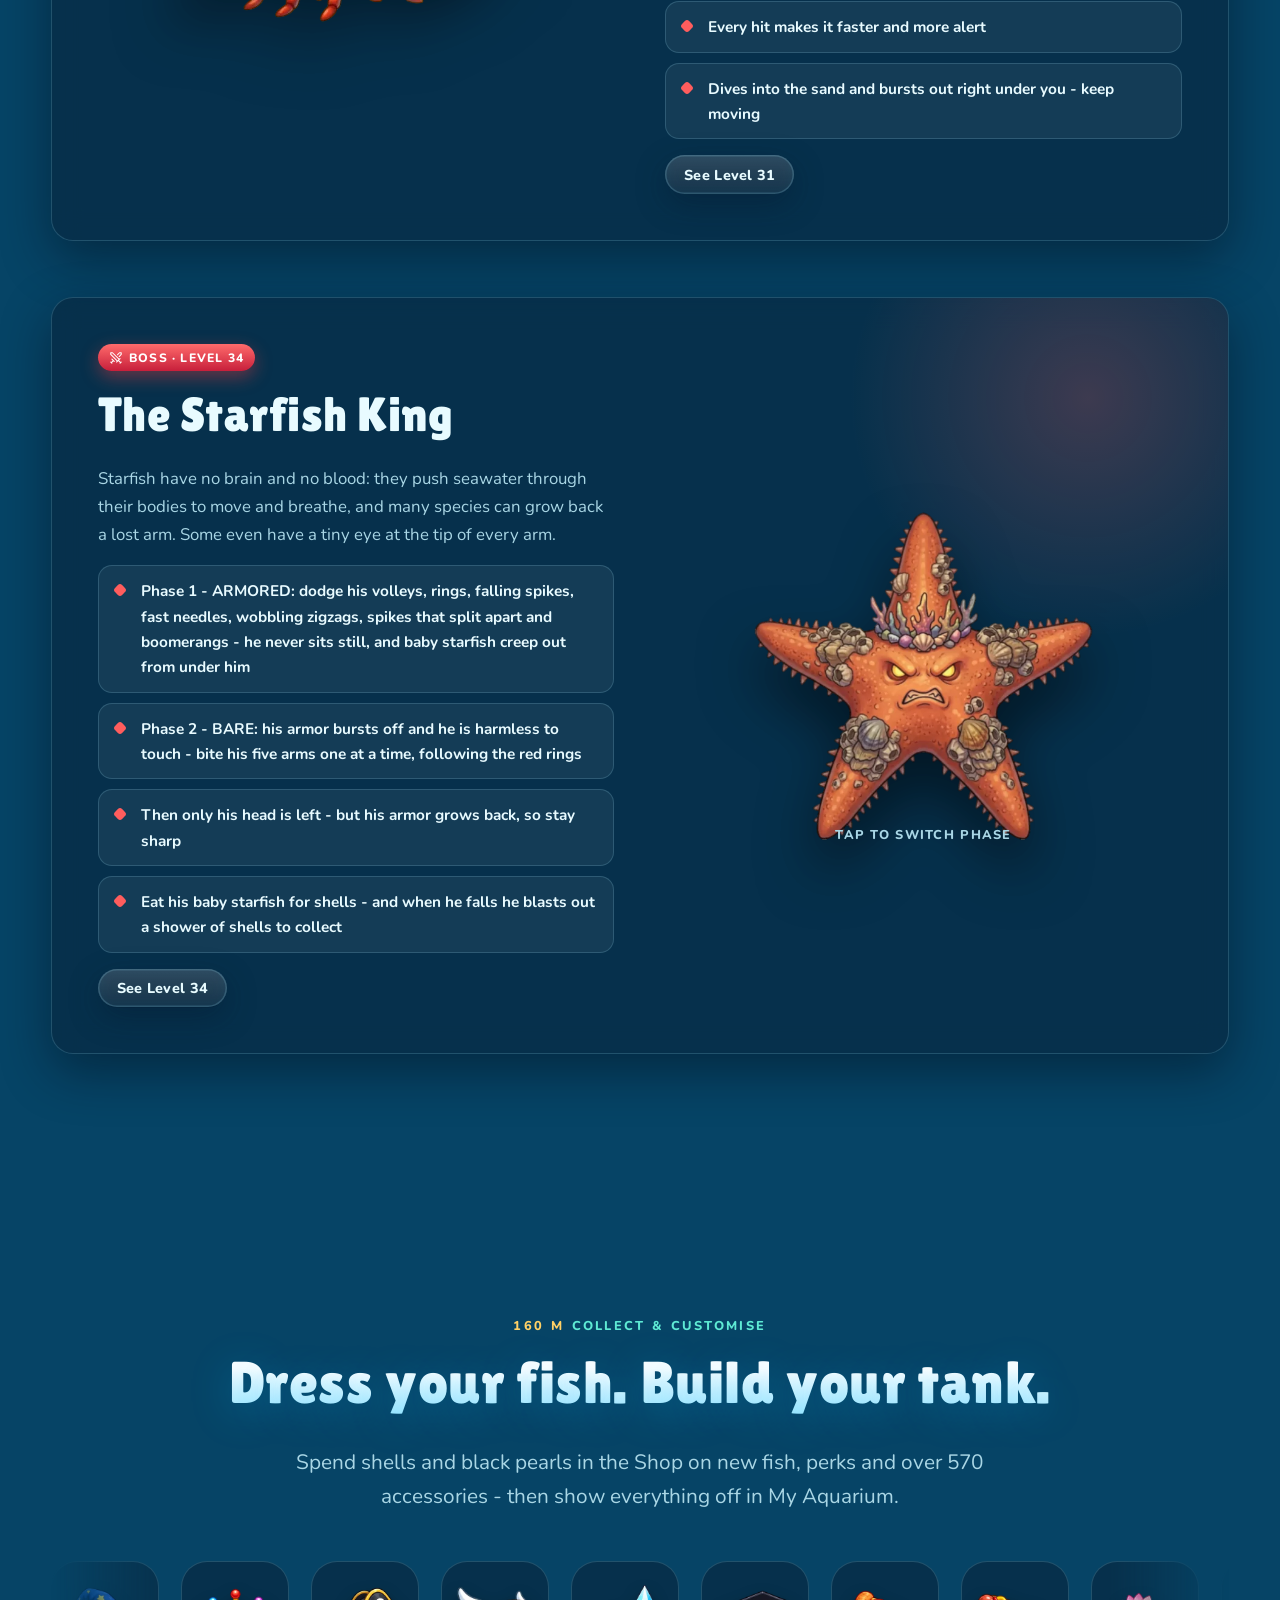
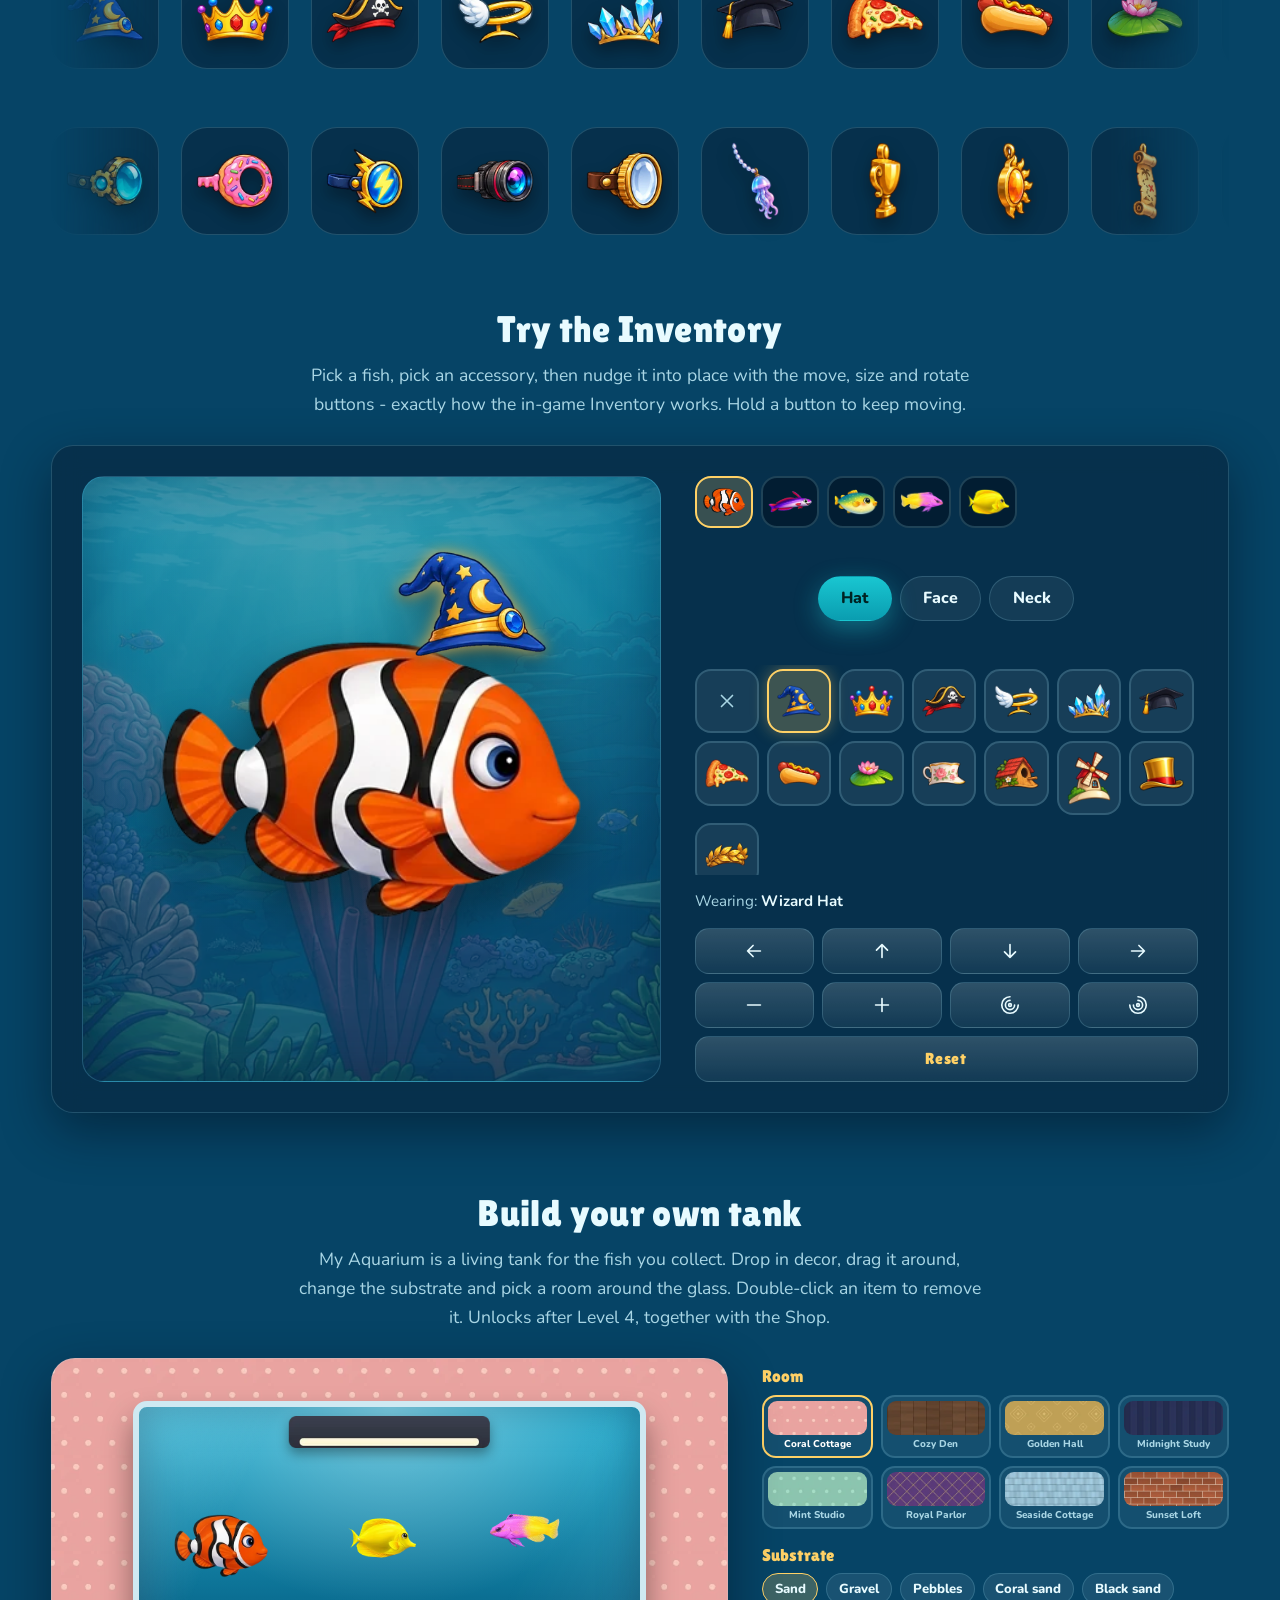
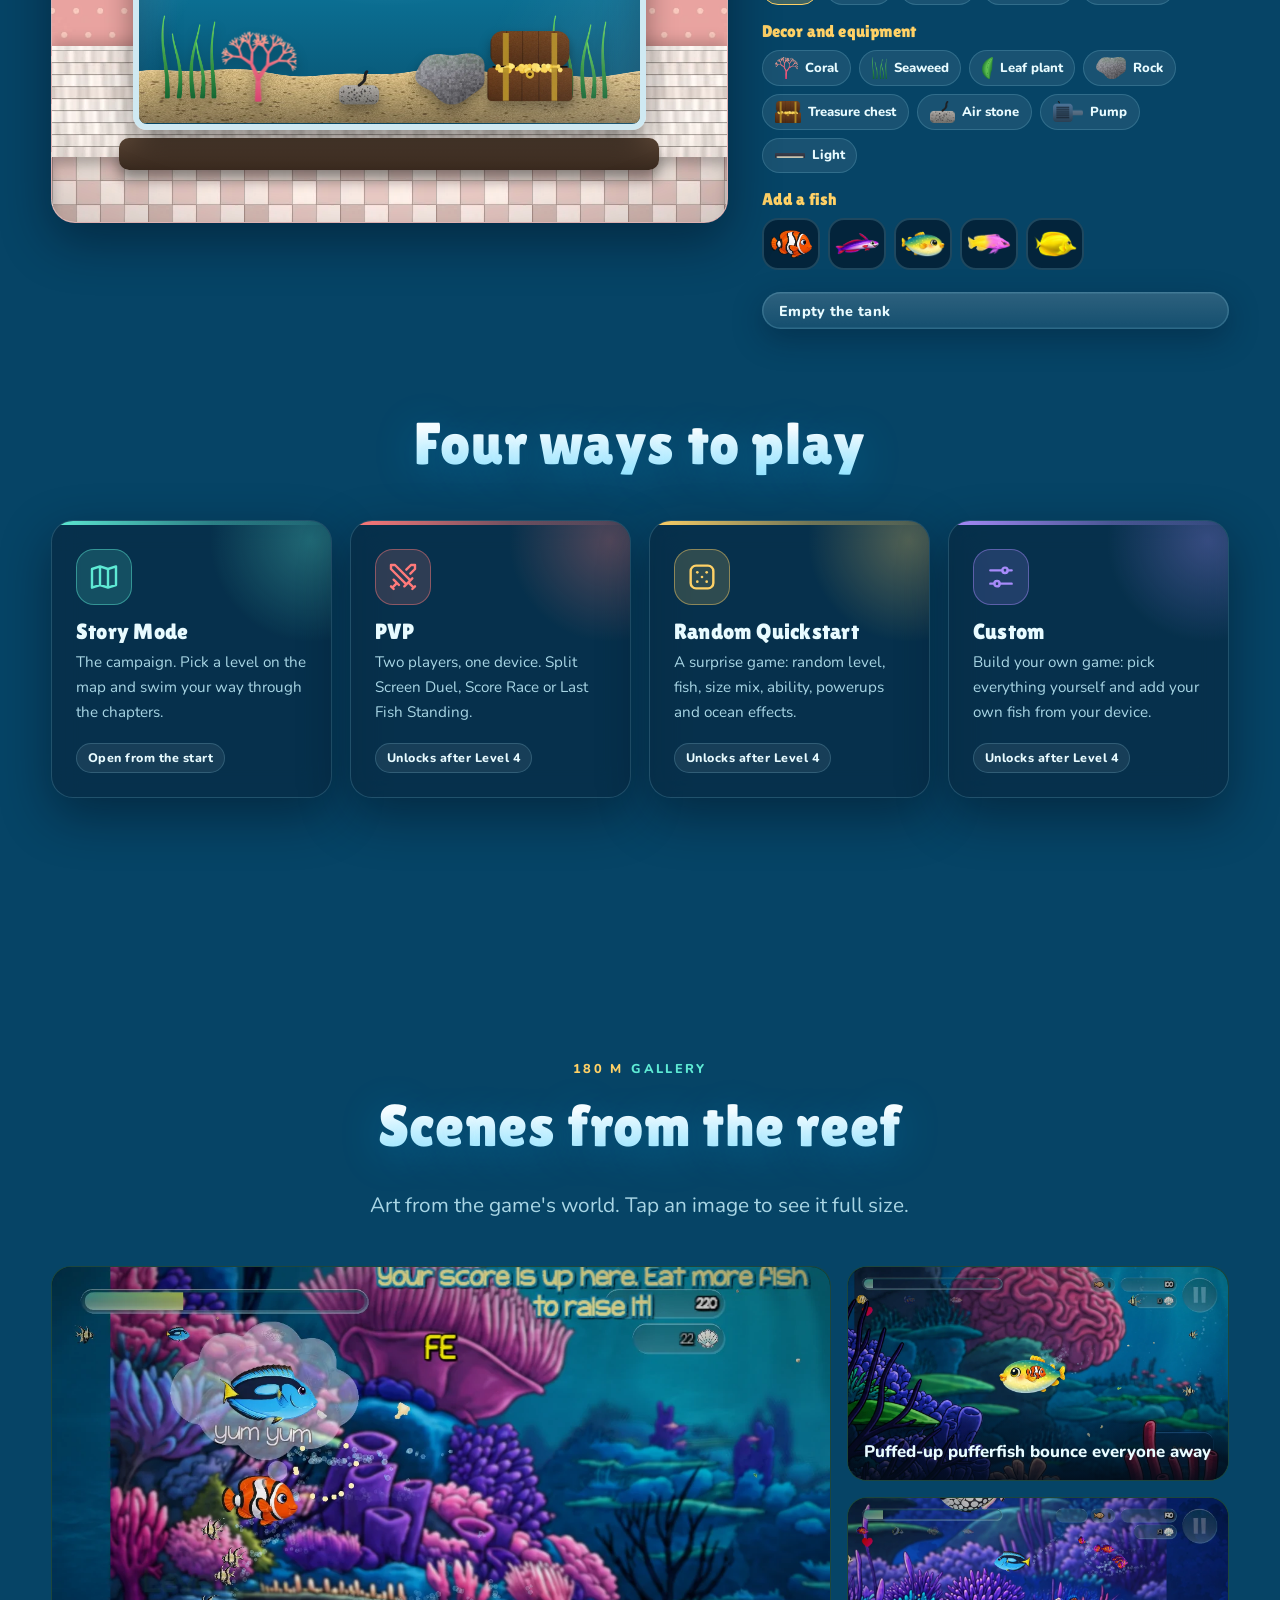
==== commit 9a33fdb3: "Website: the depth gauge is now a working scrollbar (click, drag or use the keyboard)" ====
--- a/index.html
+++ b/index.html
@@ -15,9 +15,9 @@
   <link rel="apple-touch-icon" href="assets/img/icon-192.png">
   <link rel="preload" href="assets/fonts/lilita-one-400.woff2" as="font" type="font/woff2" crossorigin>
   <link rel="preload" href="assets/img/hero-bg.webp" as="image">
-  <link rel="stylesheet" href="assets/css/style.css?v=20261026">
-  <link rel="stylesheet" href="assets/css/extras.css?v=20261026">
-  <link rel="stylesheet" href="assets/css/lab.css?v=20261026">
+  <link rel="stylesheet" href="assets/css/style.css?v=20261028">
+  <link rel="stylesheet" href="assets/css/extras.css?v=20261028">
+  <link rel="stylesheet" href="assets/css/lab.css?v=20261028">
   <script type="application/ld+json">
   {"@context":"https://schema.org","@type":"VideoGame","name":"Abyssal Feast","description":"A colourful underwater survival game where you start as a tiny clownfish and eat your way up the food chain.","genre":["Arcade","Action","Survival"],"gamePlatform":["Windows","Android","iOS","Steam"],"applicationCategory":"Game","publisher":{"@type":"Organization","name":"NP Games"},"author":{"@type":"Person","name":"Nazeeh Pullat"},"image":"assets/img/og.jpg","inLanguage":"en"}
   </script>
@@ -28,7 +28,7 @@
   <canvas id="fx" aria-hidden="true"></canvas>
   <div id="glow" aria-hidden="true"></div>
 
-  <aside class="depth" aria-hidden="true"><div class="zone" id="zone">Surface</div><div class="track"><div class="fill" id="depthfill"></div><div class="dot" id="depthdot"></div></div><div class="num" id="depthnum">0 m</div></aside>
+  <aside class="depth"><div class="zone" id="zone" aria-hidden="true">Surface</div><div class="track" id="depthtrack" role="slider" tabindex="0" aria-label="Page depth: drag or click to scroll" aria-orientation="vertical" aria-valuemin="0" aria-valuemax="100" aria-valuenow="0"><div class="fill" id="depthfill"></div><div class="dot" id="depthdot"></div></div><div class="num" id="depthnum">0 m</div></aside>
 
   <header class="nav" id="nav">
     <div class="wrap">
@@ -365,10 +365,10 @@
   <div class="lightbox" id="lightbox" role="dialog" aria-modal="true" aria-label="Image viewer"><img id="lbimg" alt=""><p id="lbcap"></p></div>
 
   <noscript><style>.rv{opacity:1!important;transform:none!important}</style></noscript>
-  <script src="assets/js/config.js?v=20261026"></script>
-  <script src="assets/js/icons.js?v=20261026"></script>
-  <script src="assets/js/data.js?v=20261026"></script>
-  <script src="assets/js/main.js?v=20261026"></script>
-  <script src="assets/js/lab.js?v=20261026"></script>
+  <script src="assets/js/config.js?v=20261028"></script>
+  <script src="assets/js/icons.js?v=20261028"></script>
+  <script src="assets/js/data.js?v=20261028"></script>
+  <script src="assets/js/main.js?v=20261028"></script>
+  <script src="assets/js/lab.js?v=20261028"></script>
 </body>
 </html>
--- a/assets/css/style.css
+++ b/assets/css/style.css
@@ -115,7 +115,11 @@
 
 /* ---------- depth gauge ---------- */
 .depth { position: fixed; right: 18px; top: 50%; transform: translateY(-50%); z-index: 40; height: 52vh; width: 46px; display: flex; flex-direction: column; align-items: center; pointer-events: none; }
-.depth .track { position: relative; flex: 1; width: 4px; border-radius: 4px; background: rgba(255,255,255,.18); }
+.depth .track { position: relative; flex: 1; width: 4px; border-radius: 4px; background: rgba(255,255,255,.18); pointer-events: auto; cursor: pointer; touch-action: none; outline-offset: 6px; }
+.depth .track::before { content: ""; position: absolute; inset: -6px -16px; } /* wider invisible hit area so the thin line is easy to grab */
+.depth .track:focus-visible { outline: 2px solid var(--aqua); }
+.depth .dot { cursor: grab; }
+.depth .track.dragging, .depth .track.dragging .dot { cursor: grabbing; }
 .depth .fill { position: absolute; left: 0; top: 0; width: 100%; height: 0%; border-radius: 4px; background: linear-gradient(180deg, var(--aqua), var(--sun)); box-shadow: 0 0 14px rgba(94, 234, 212, .7); }
 .depth .dot { position: absolute; left: 50%; top: 0; width: 18px; height: 18px; margin: -9px 0 0 -9px; border-radius: 50%; background: radial-gradient(circle at 35% 30%, #fff, var(--aqua) 55%, #0a6); box-shadow: 0 0 18px var(--aqua); }
 .depth .num { font: 400 1.05rem var(--display); margin-top: 10px; color: #fff; text-shadow: 0 2px 8px #000; }
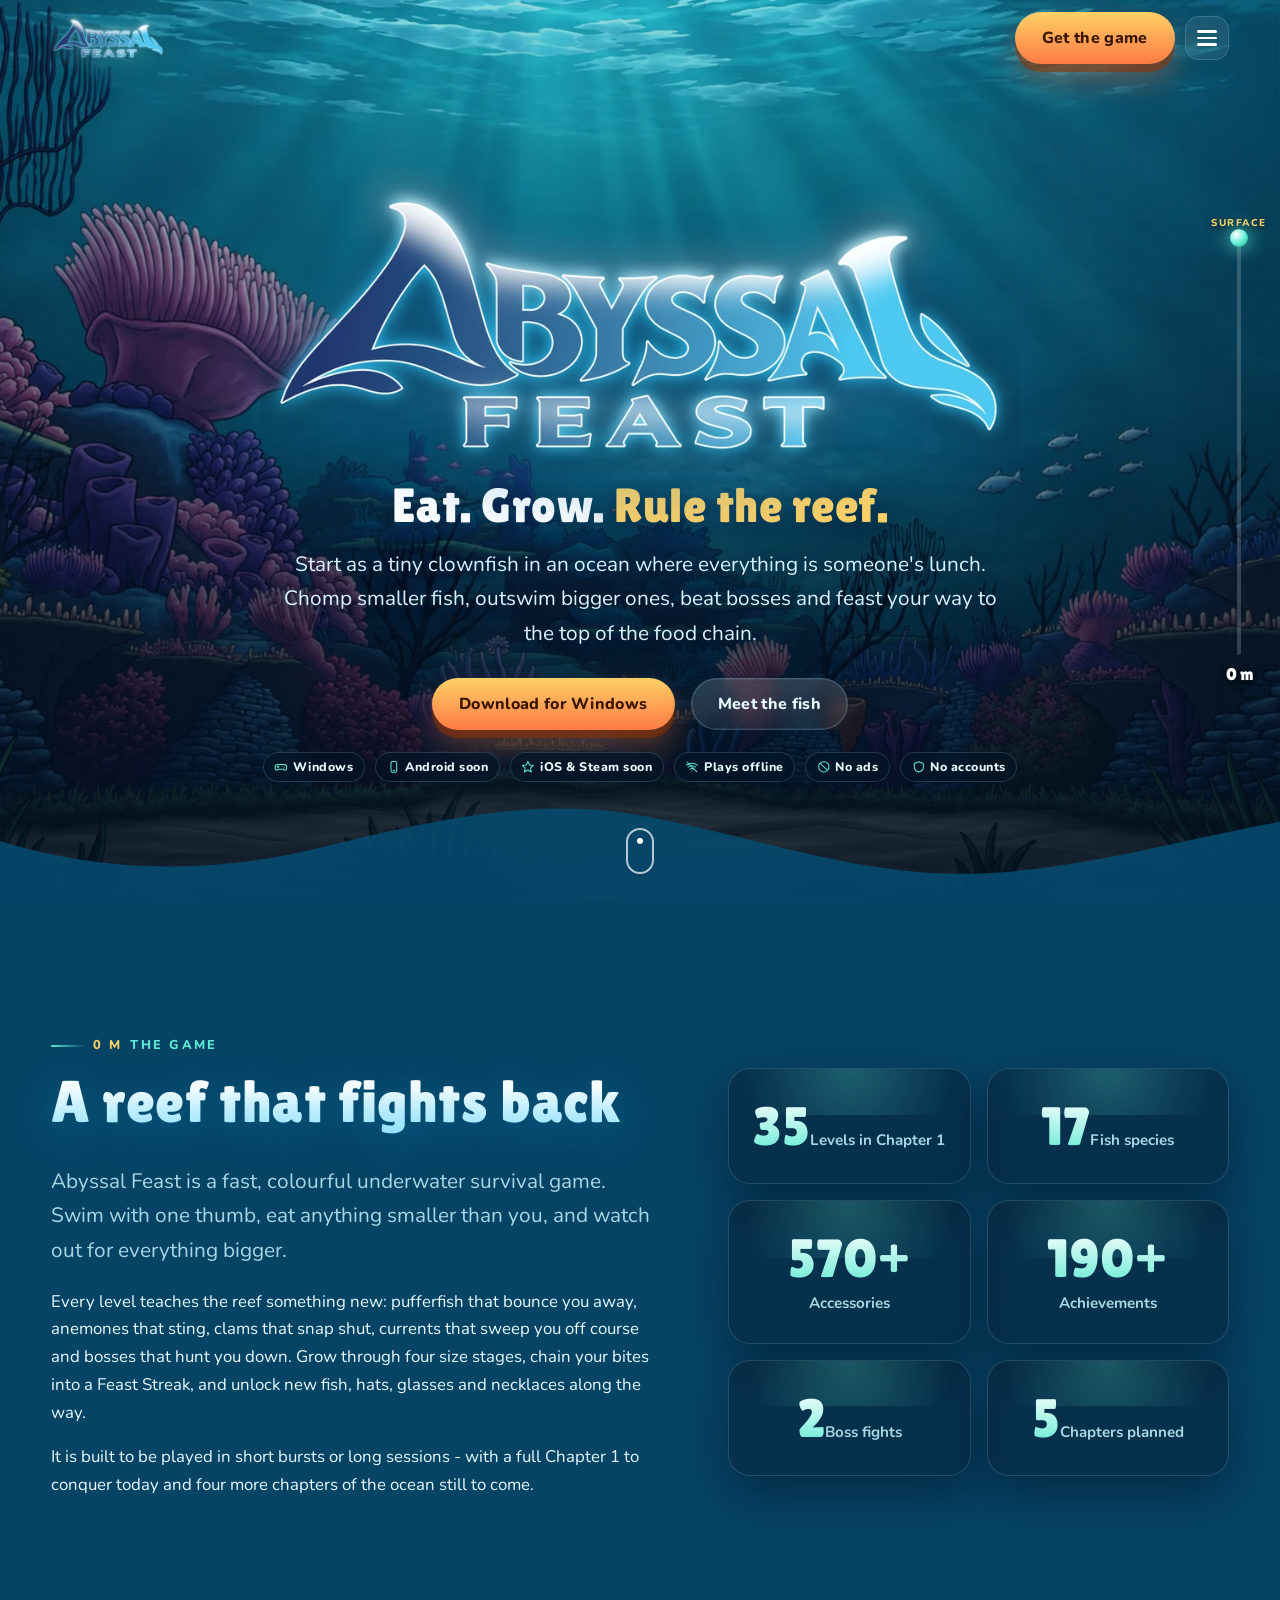
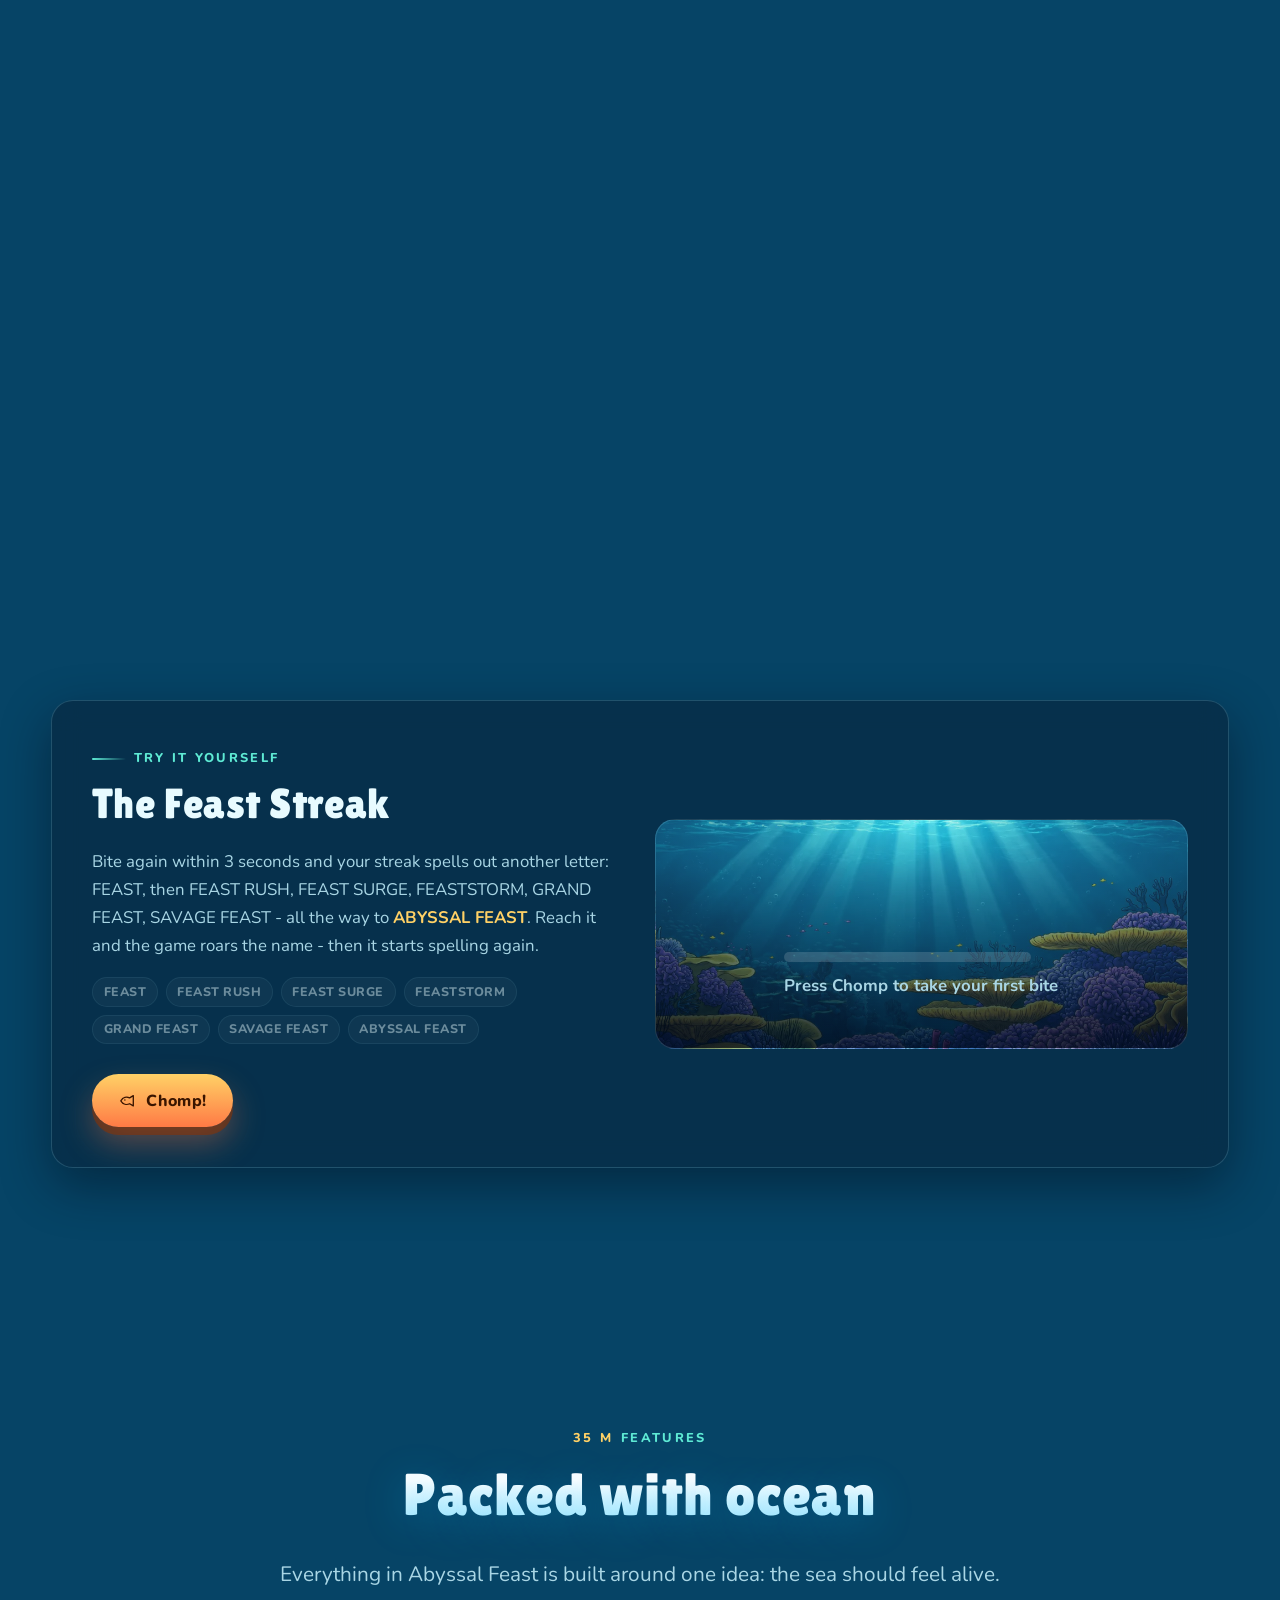
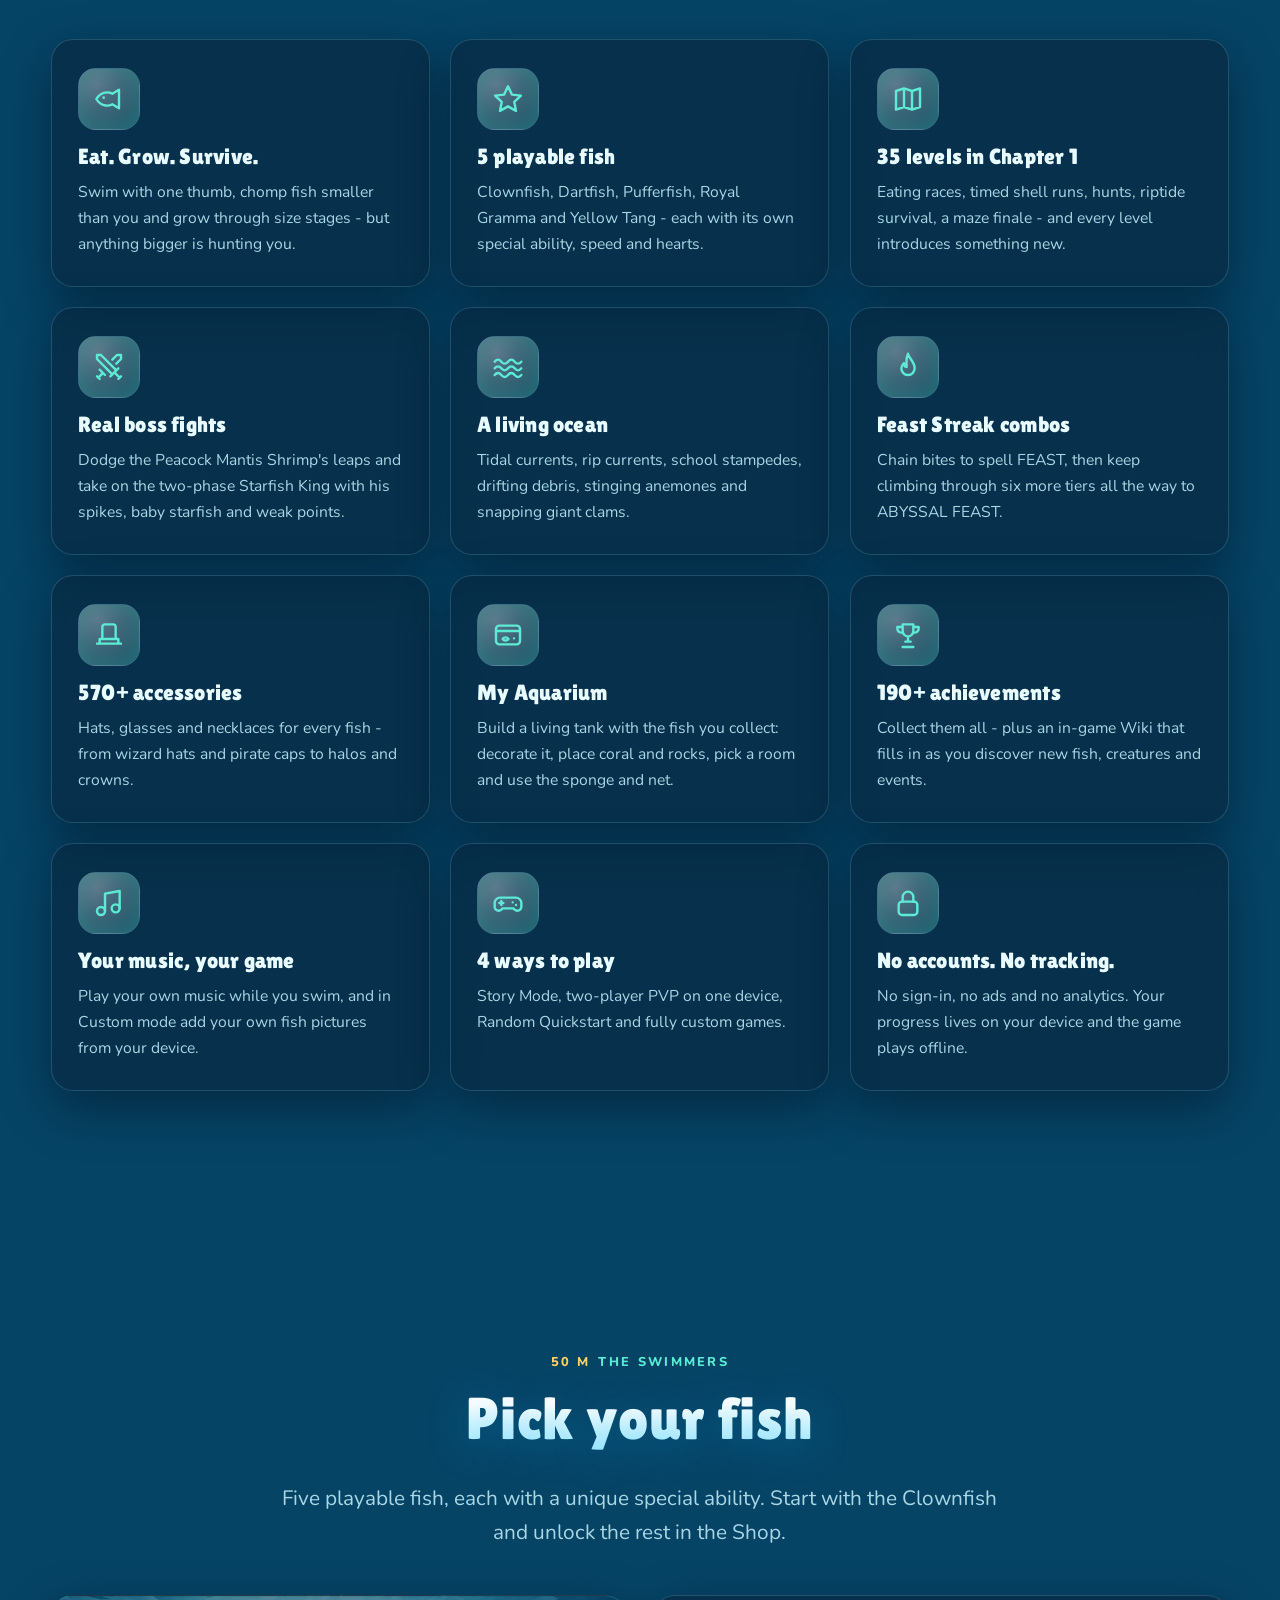
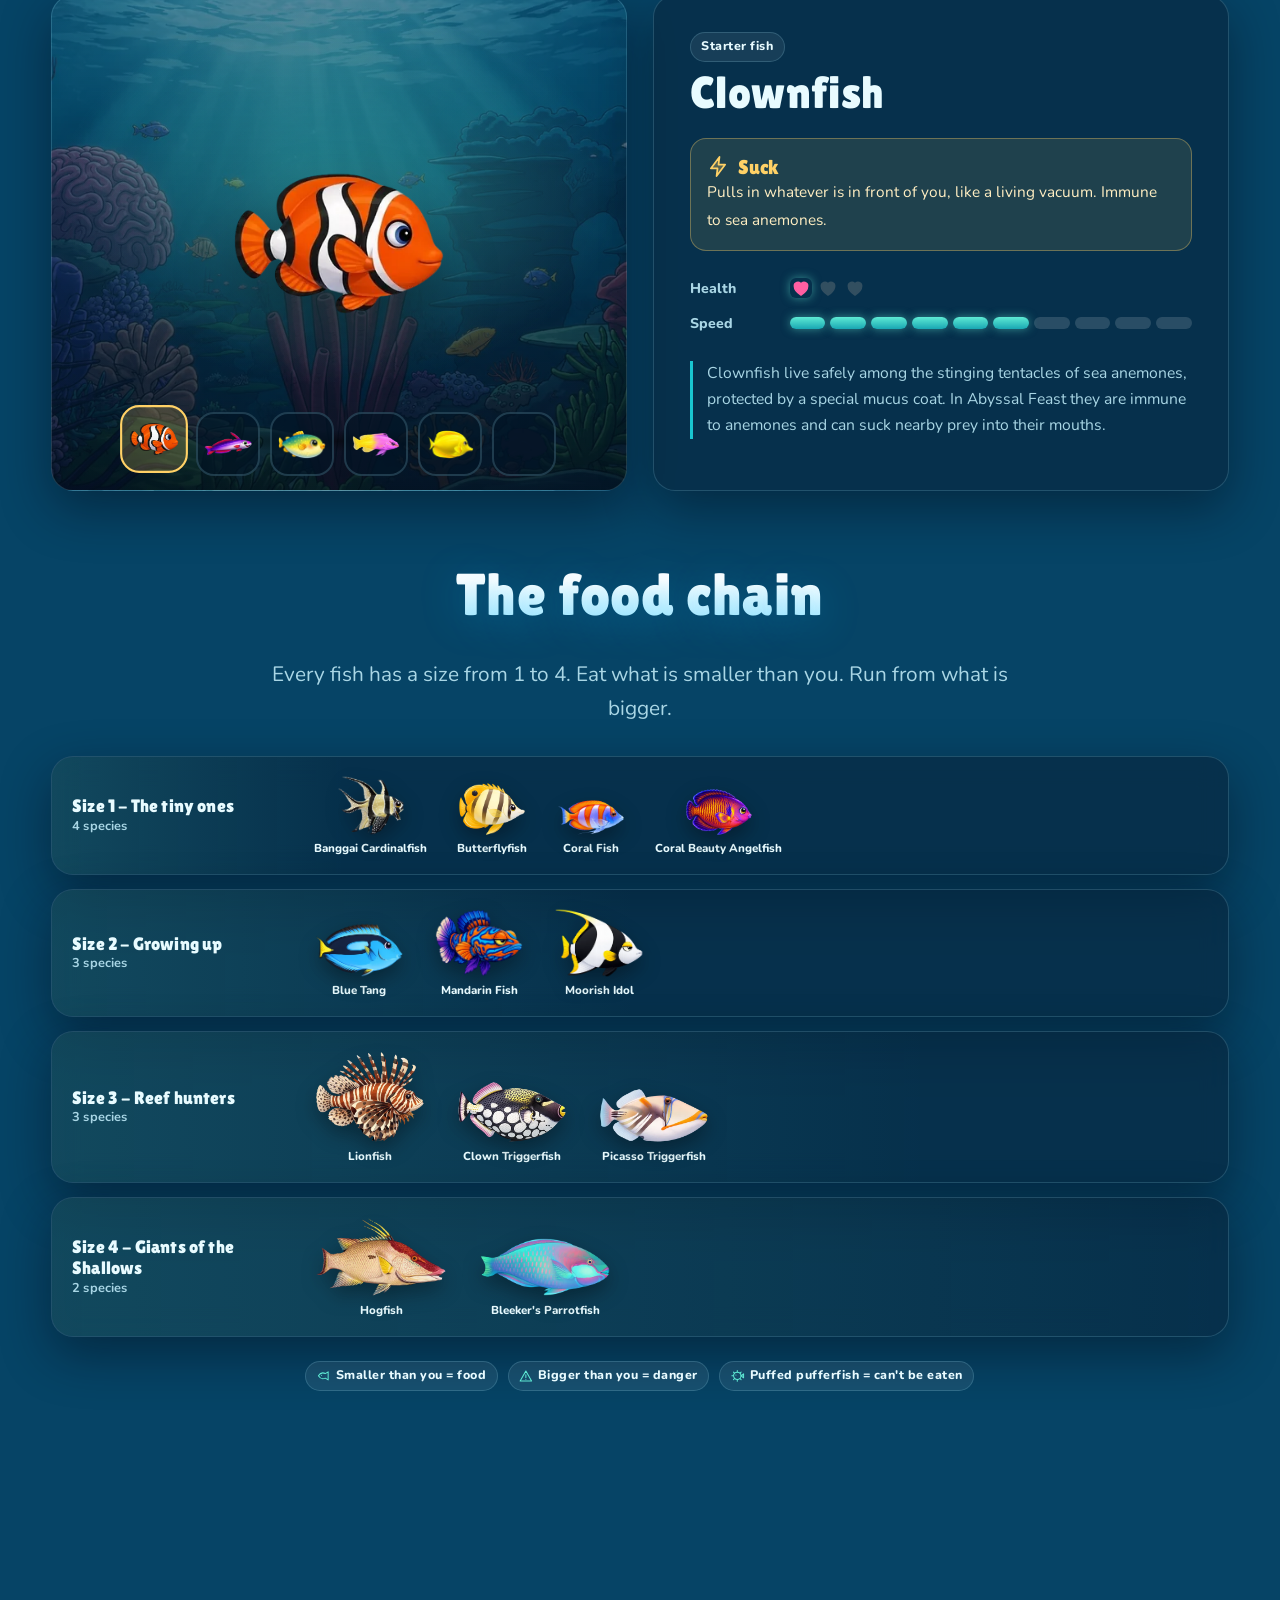
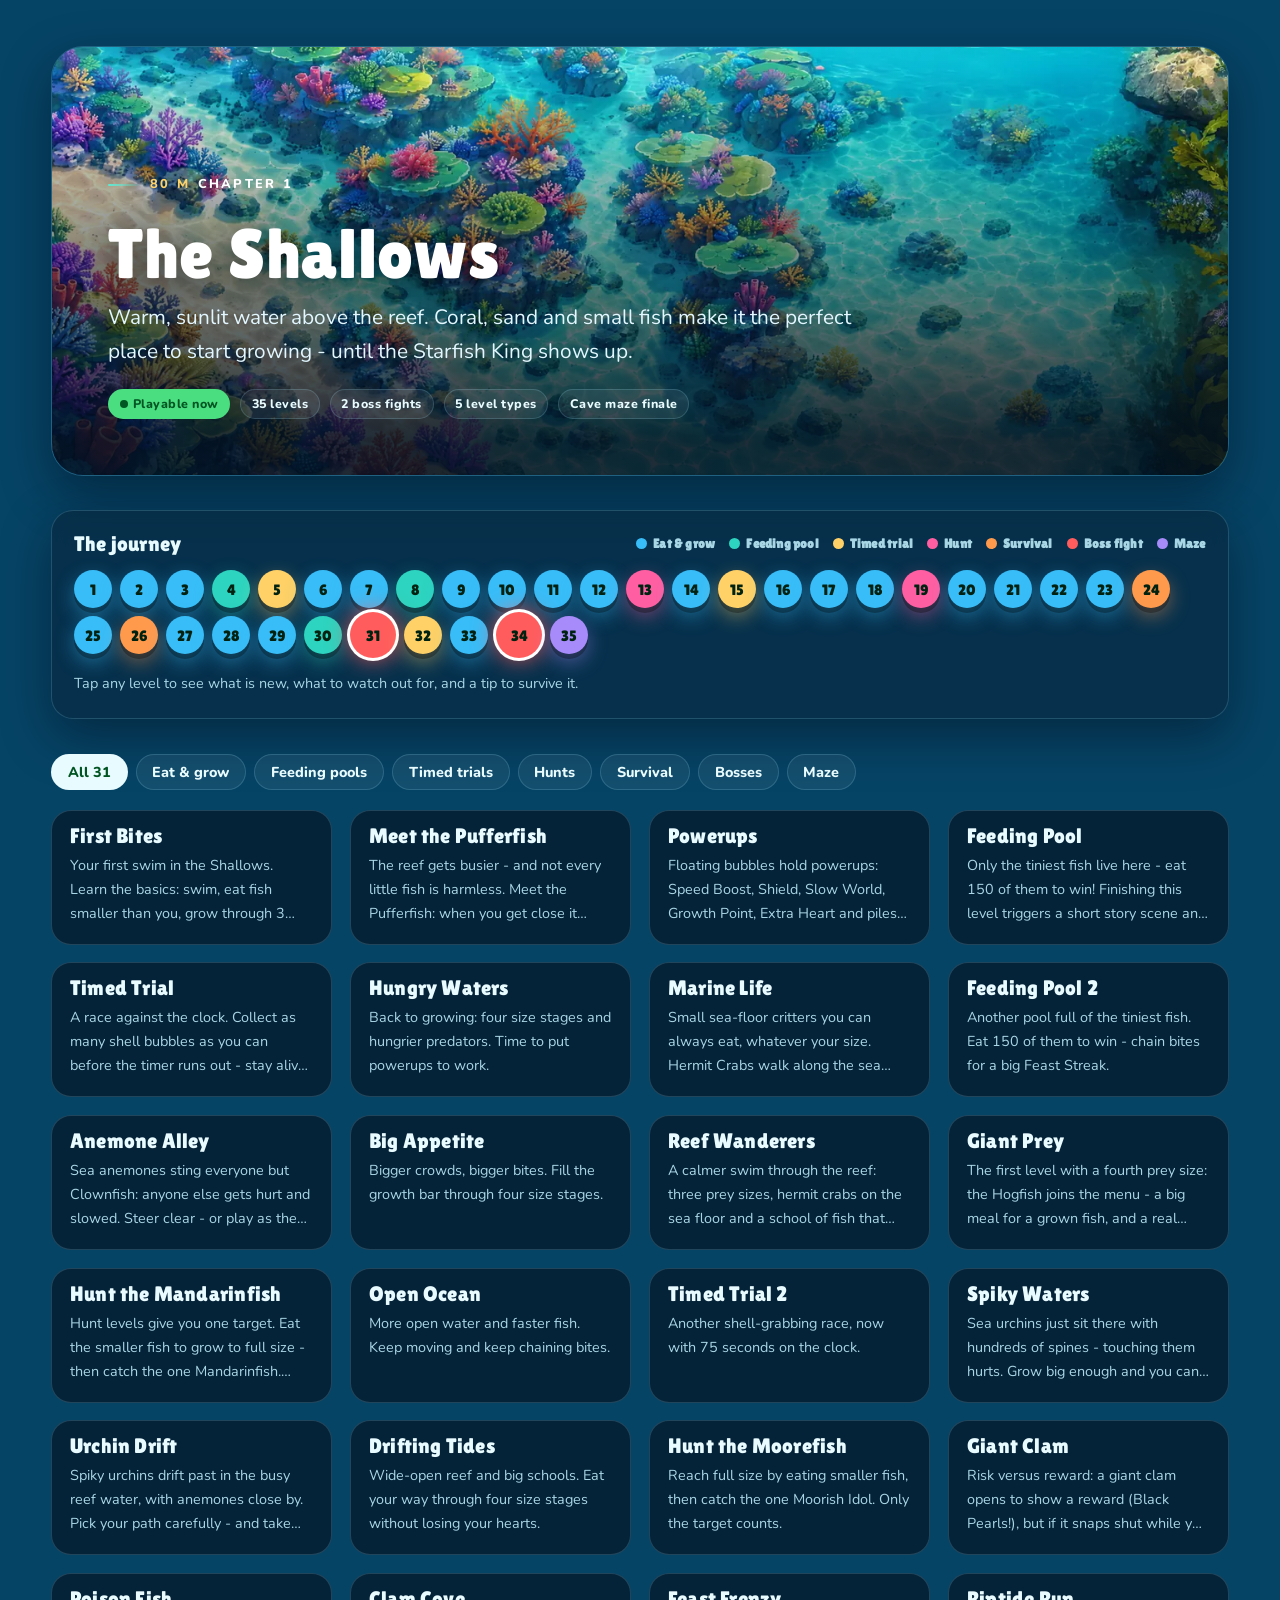
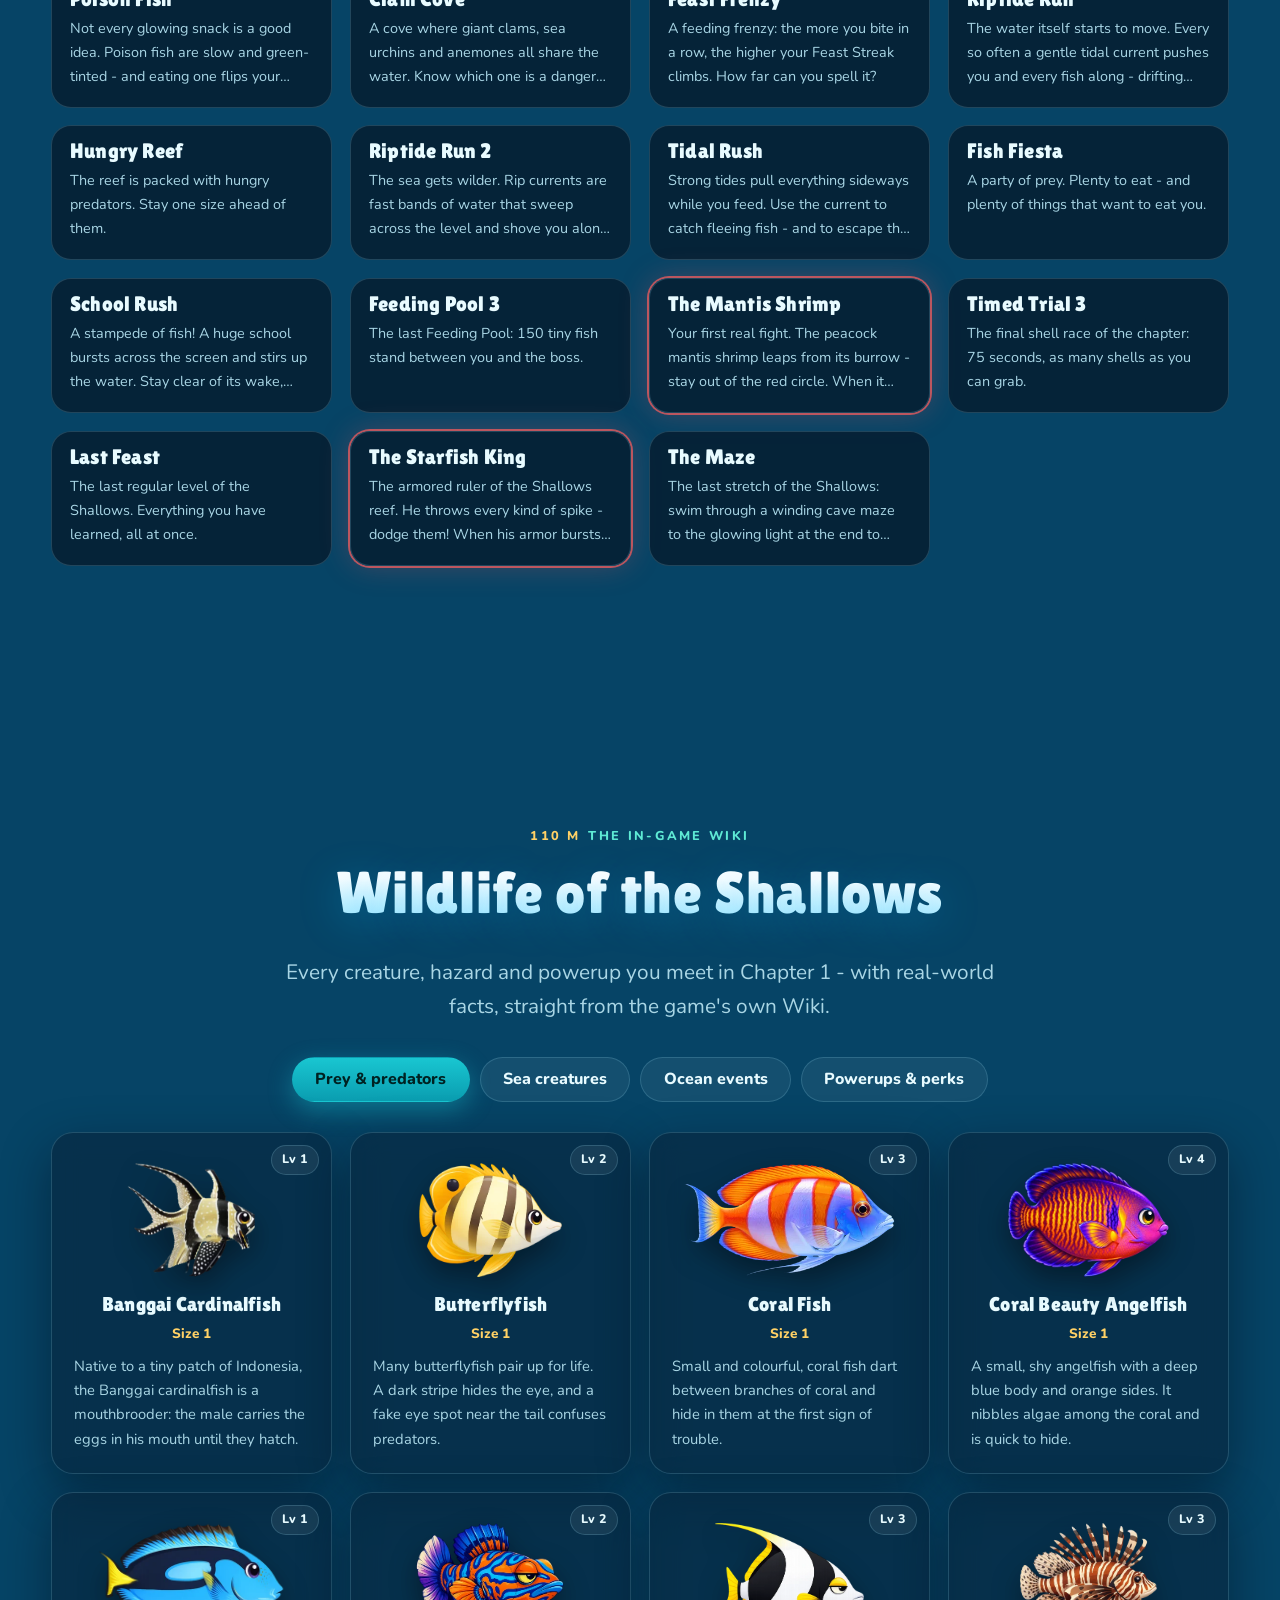
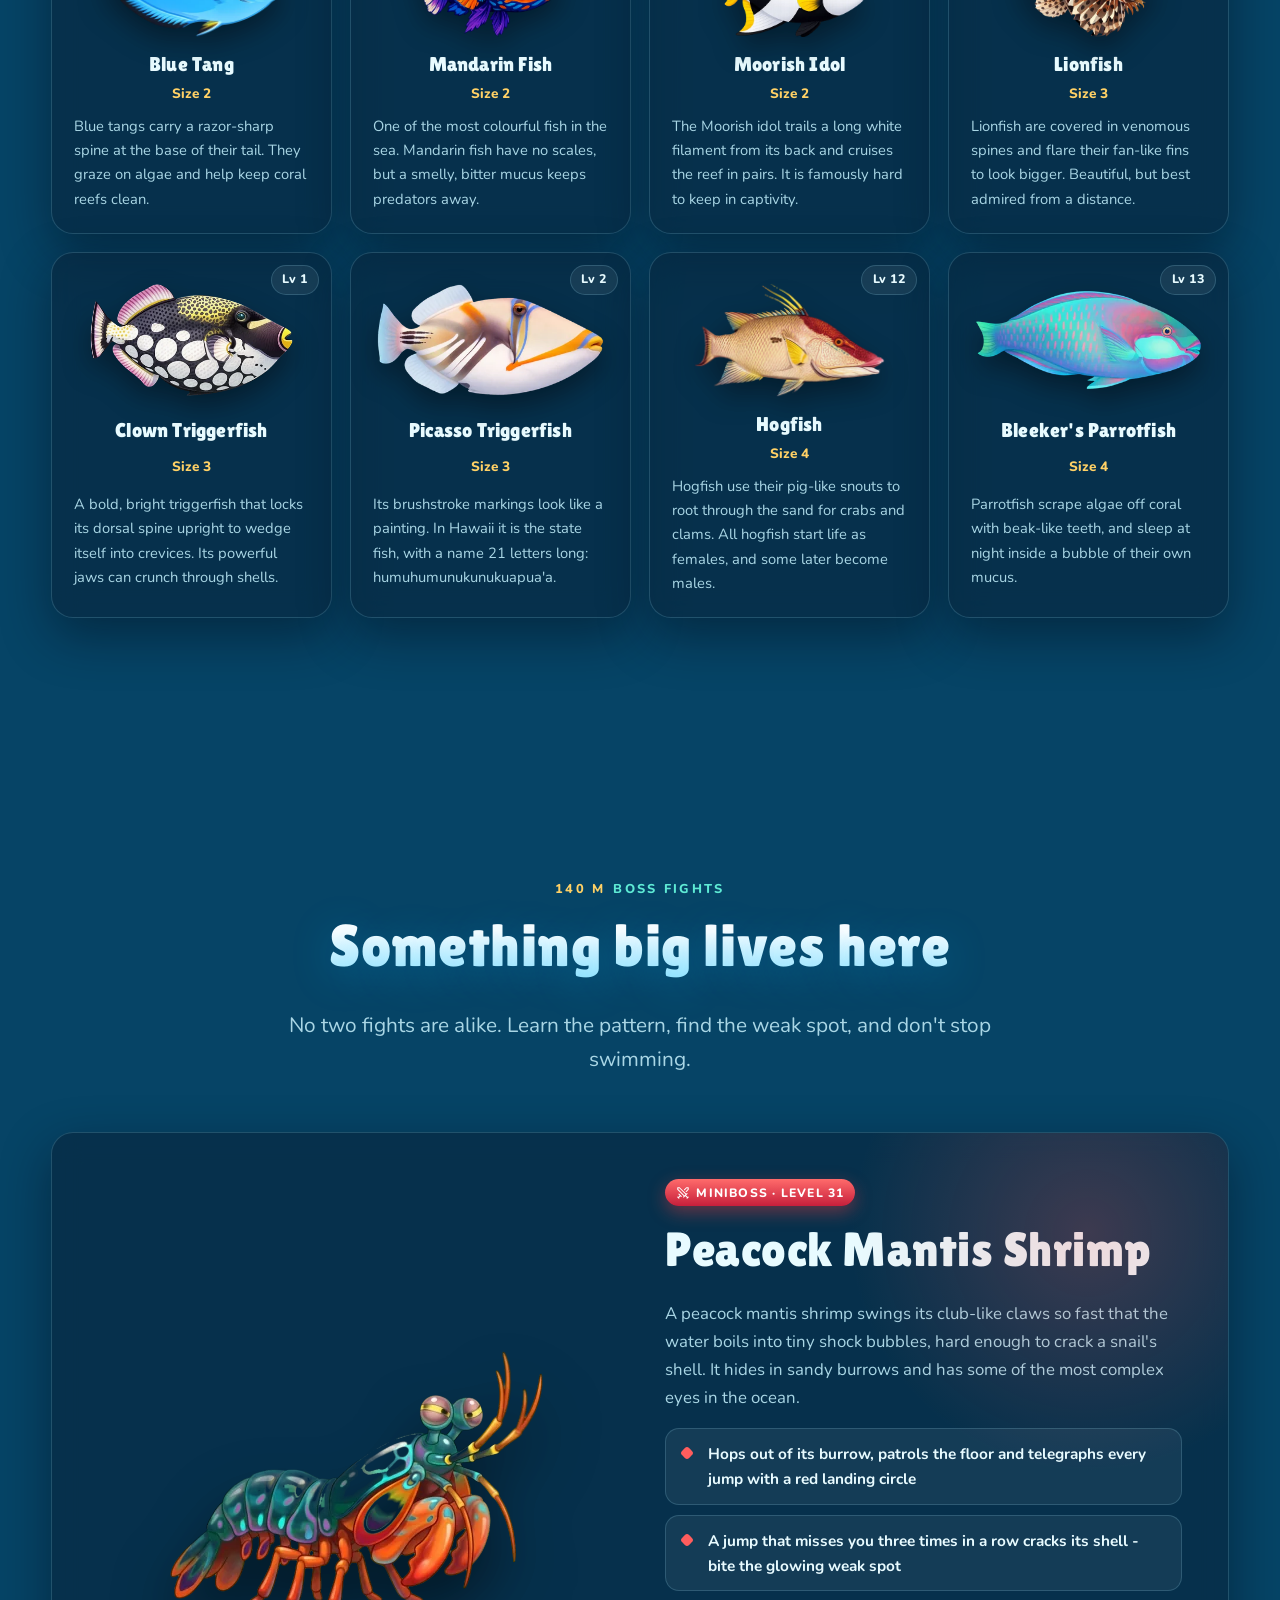
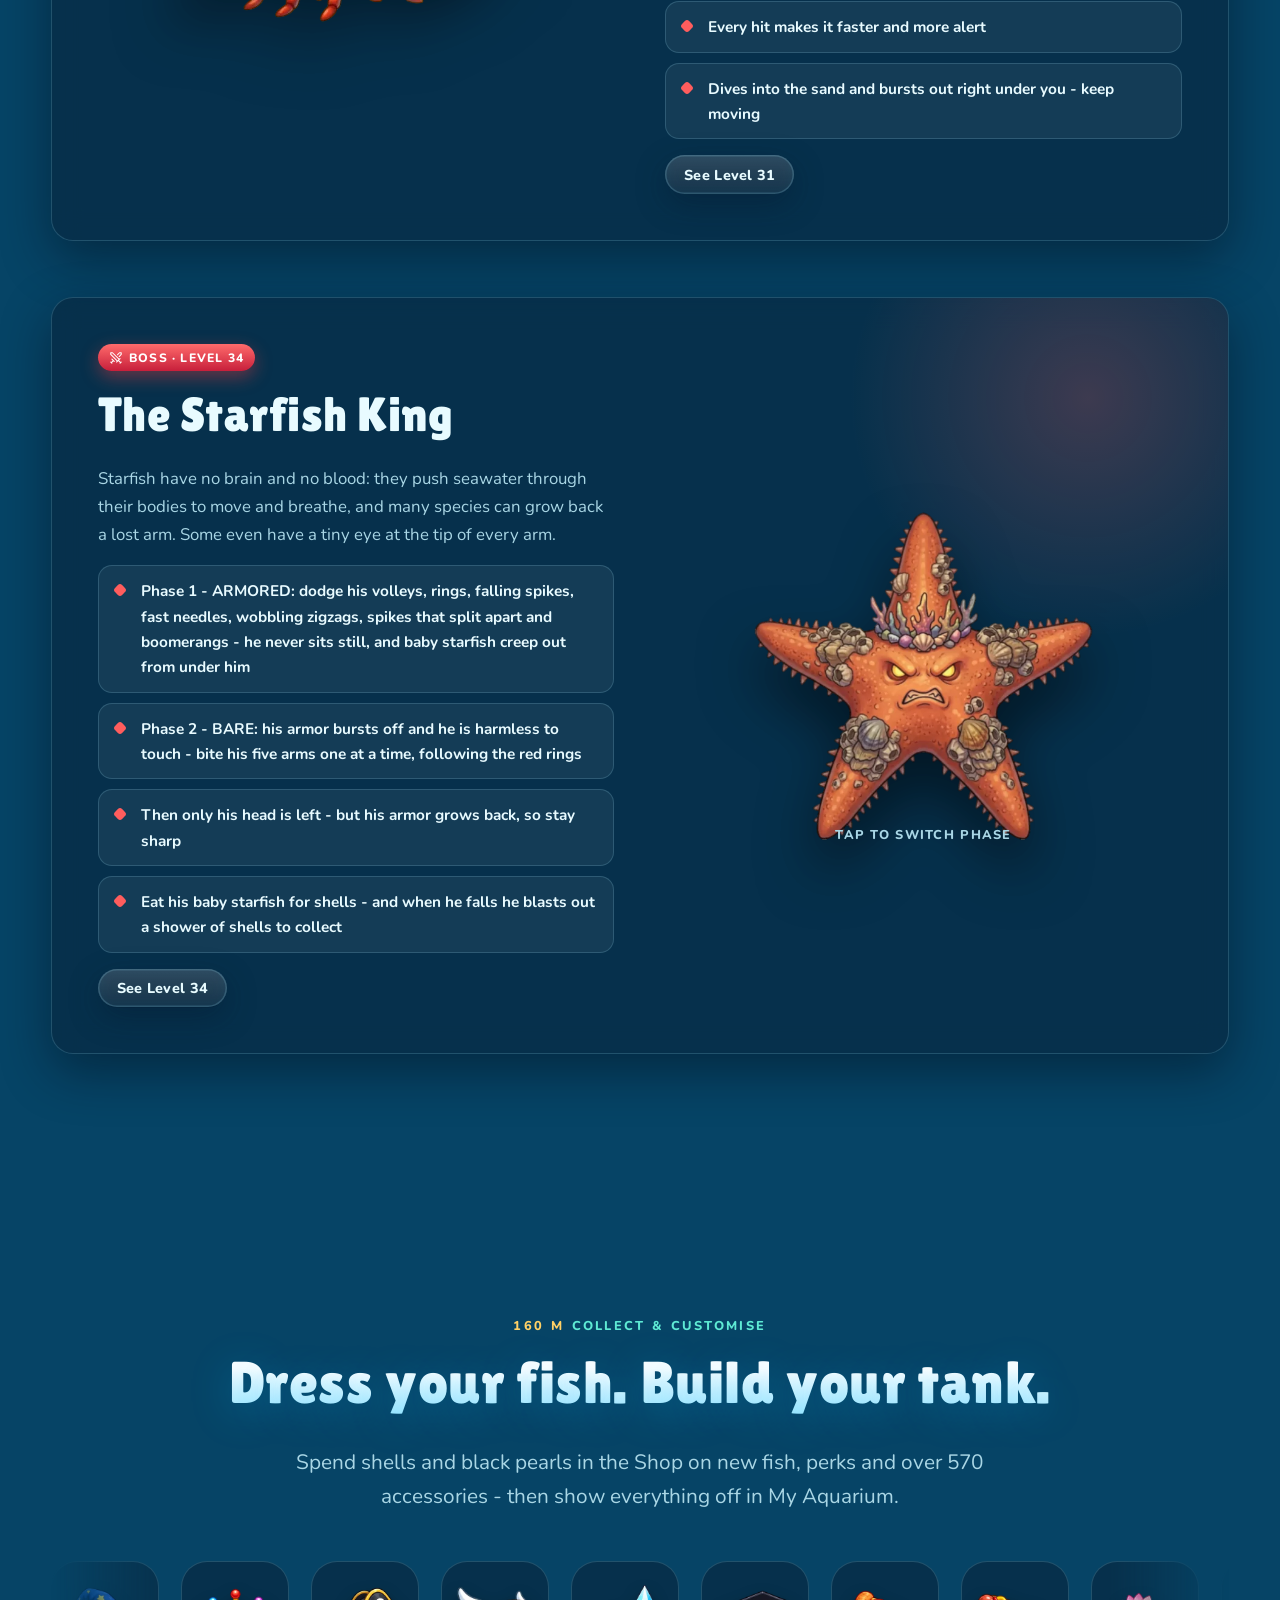
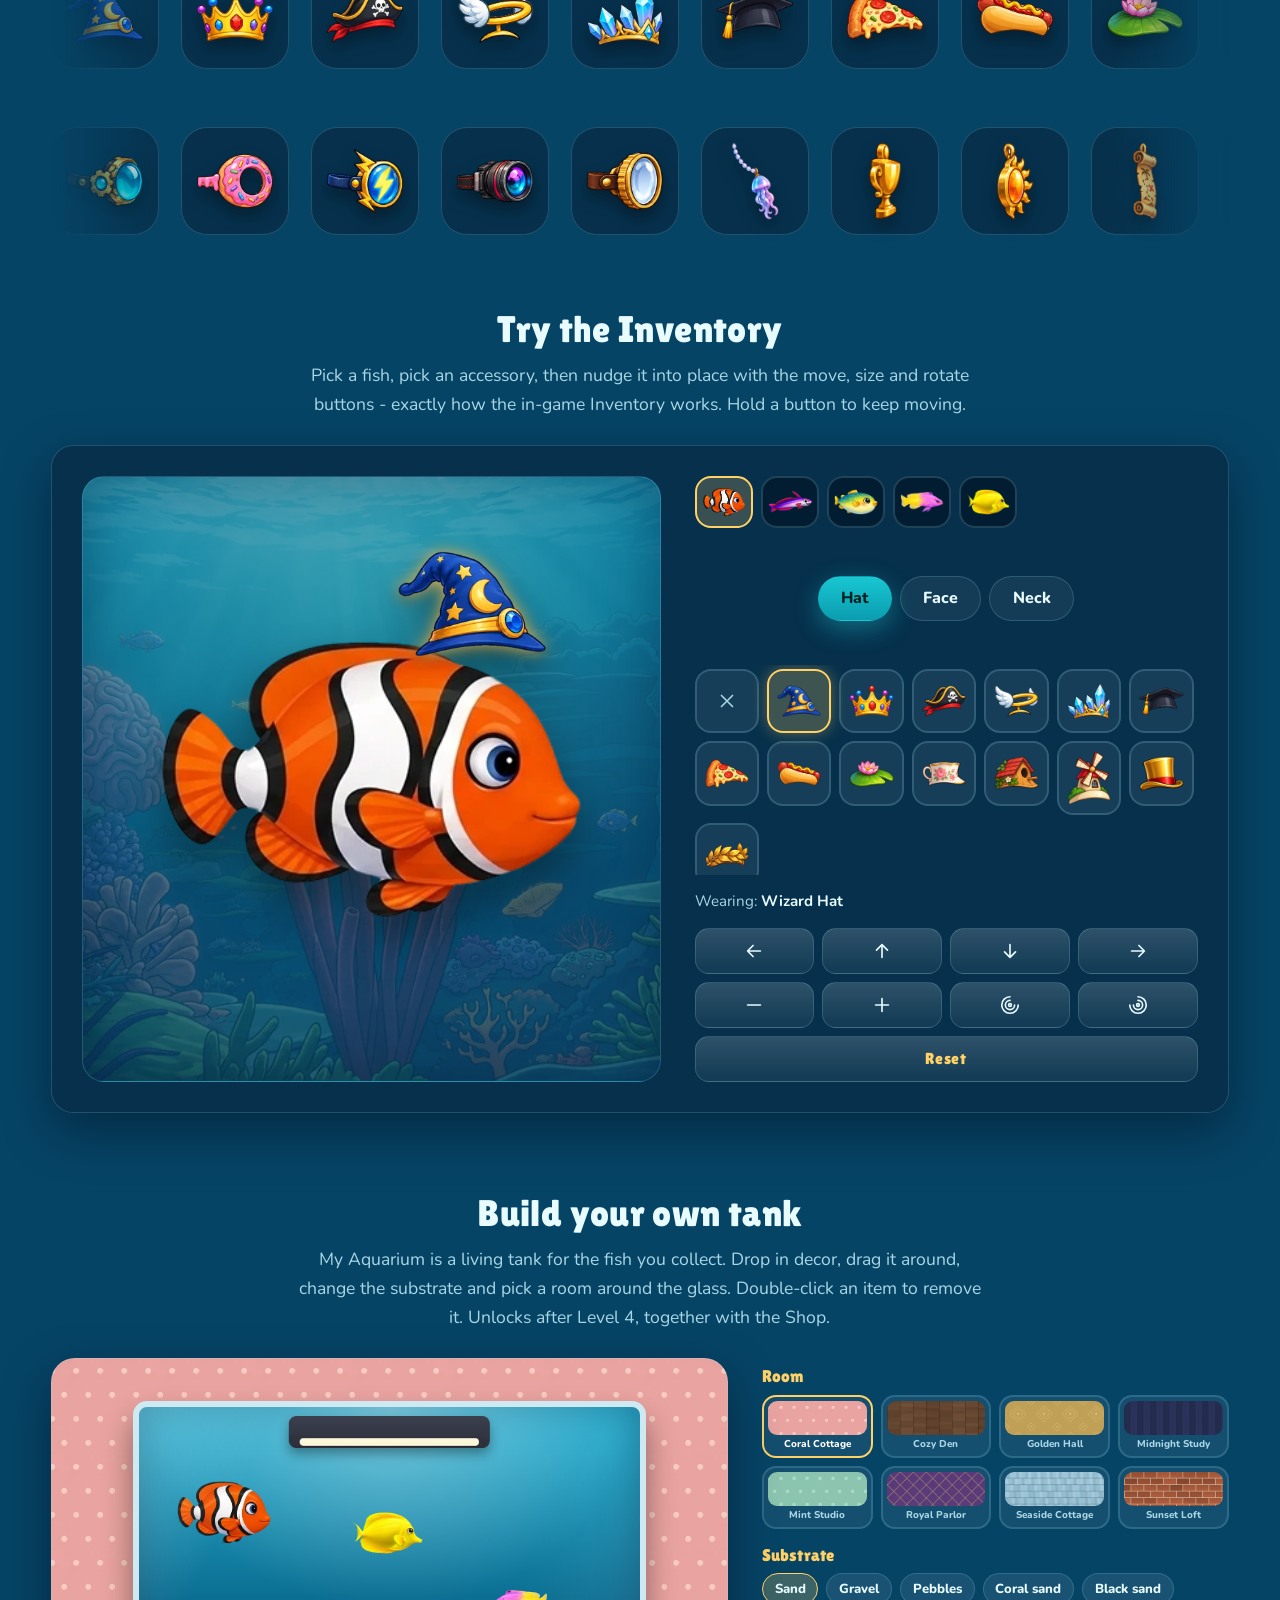
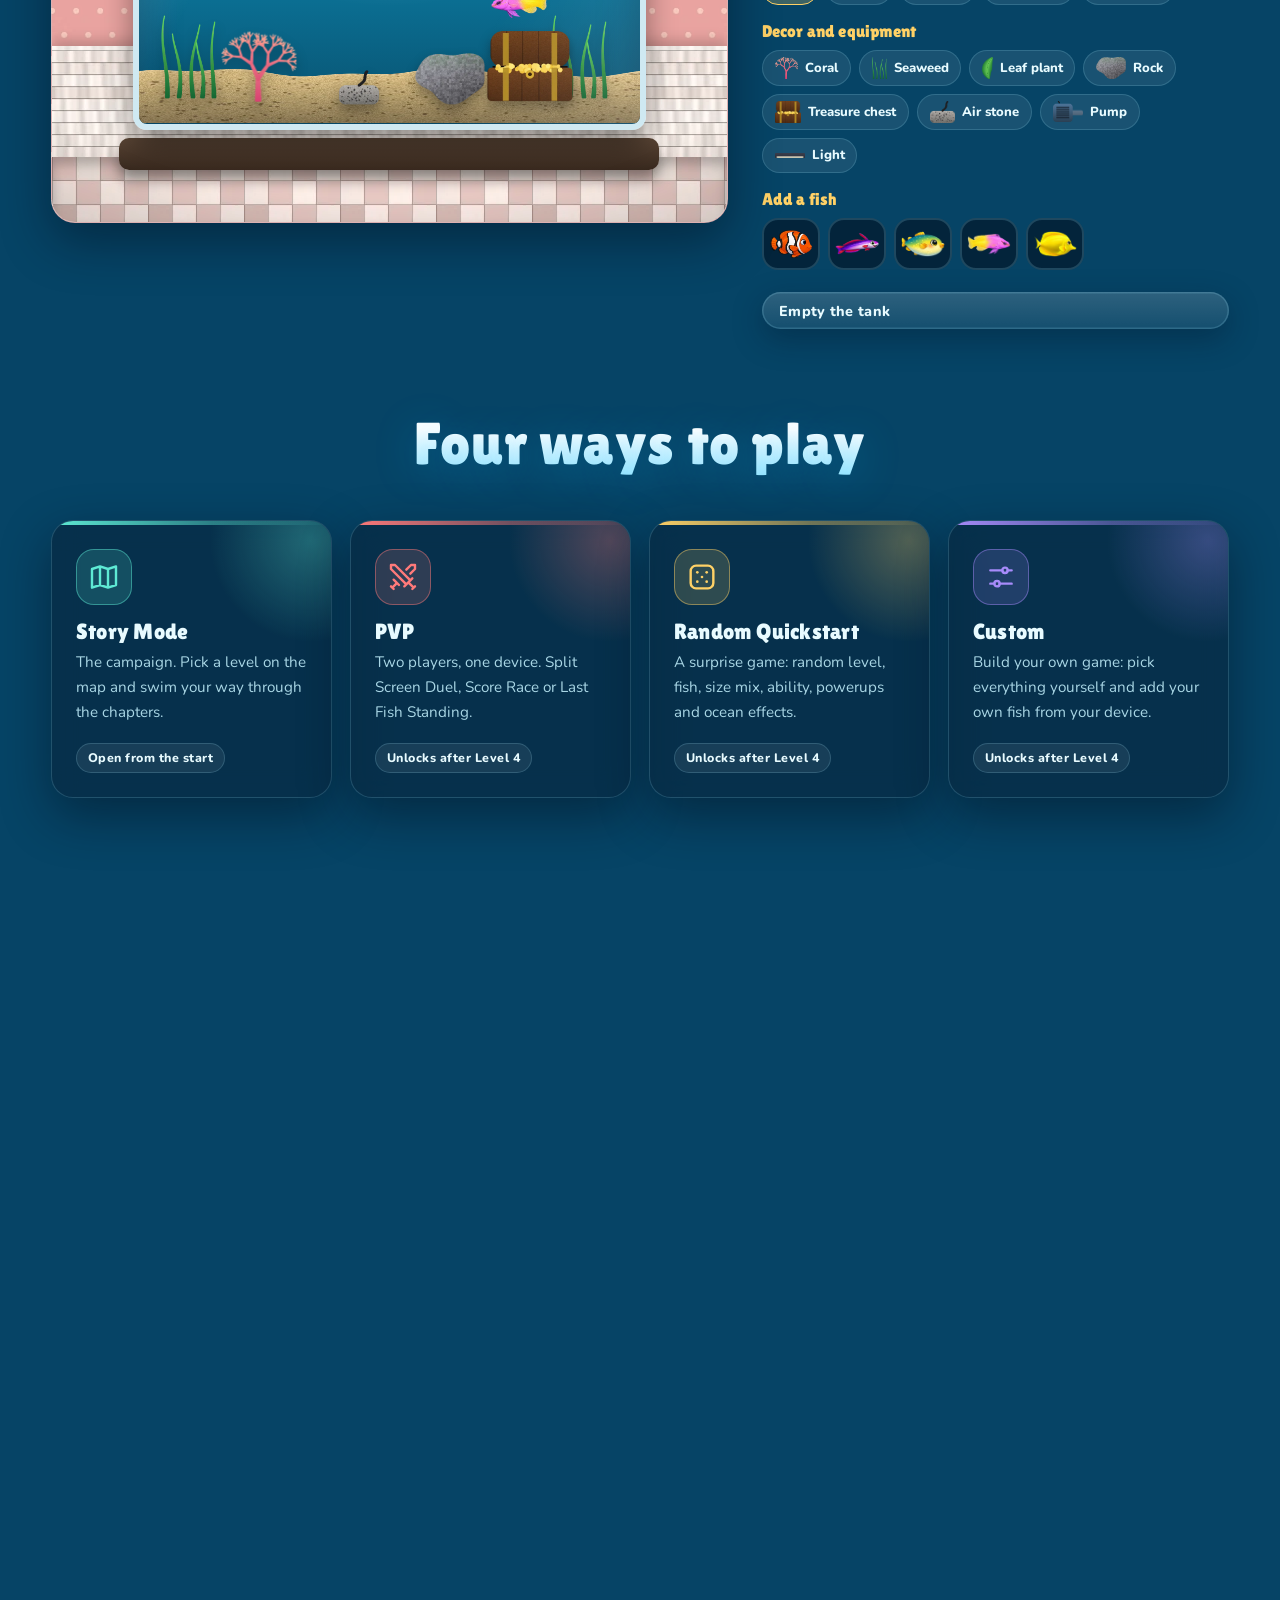
==== commit 3482ba1d: "Website: depth gauge scrolls the page live while dragging (it waited for release because of the page" ====
--- a/index.html
+++ b/index.html
@@ -15,9 +15,9 @@
   <link rel="apple-touch-icon" href="assets/img/icon-192.png">
   <link rel="preload" href="assets/fonts/lilita-one-400.woff2" as="font" type="font/woff2" crossorigin>
   <link rel="preload" href="assets/img/hero-bg.webp" as="image">
-  <link rel="stylesheet" href="assets/css/style.css?v=20261028">
-  <link rel="stylesheet" href="assets/css/extras.css?v=20261028">
-  <link rel="stylesheet" href="assets/css/lab.css?v=20261028">
+  <link rel="stylesheet" href="assets/css/style.css?v=20261030">
+  <link rel="stylesheet" href="assets/css/extras.css?v=20261030">
+  <link rel="stylesheet" href="assets/css/lab.css?v=20261030">
   <script type="application/ld+json">
   {"@context":"https://schema.org","@type":"VideoGame","name":"Abyssal Feast","description":"A colourful underwater survival game where you start as a tiny clownfish and eat your way up the food chain.","genre":["Arcade","Action","Survival"],"gamePlatform":["Windows","Android","iOS","Steam"],"applicationCategory":"Game","publisher":{"@type":"Organization","name":"NP Games"},"author":{"@type":"Person","name":"Nazeeh Pullat"},"image":"assets/img/og.jpg","inLanguage":"en"}
   </script>
@@ -365,10 +365,10 @@
   <div class="lightbox" id="lightbox" role="dialog" aria-modal="true" aria-label="Image viewer"><img id="lbimg" alt=""><p id="lbcap"></p></div>
 
   <noscript><style>.rv{opacity:1!important;transform:none!important}</style></noscript>
-  <script src="assets/js/config.js?v=20261028"></script>
-  <script src="assets/js/icons.js?v=20261028"></script>
-  <script src="assets/js/data.js?v=20261028"></script>
-  <script src="assets/js/main.js?v=20261028"></script>
-  <script src="assets/js/lab.js?v=20261028"></script>
+  <script src="assets/js/config.js?v=20261030"></script>
+  <script src="assets/js/icons.js?v=20261030"></script>
+  <script src="assets/js/data.js?v=20261030"></script>
+  <script src="assets/js/main.js?v=20261030"></script>
+  <script src="assets/js/lab.js?v=20261030"></script>
 </body>
 </html>
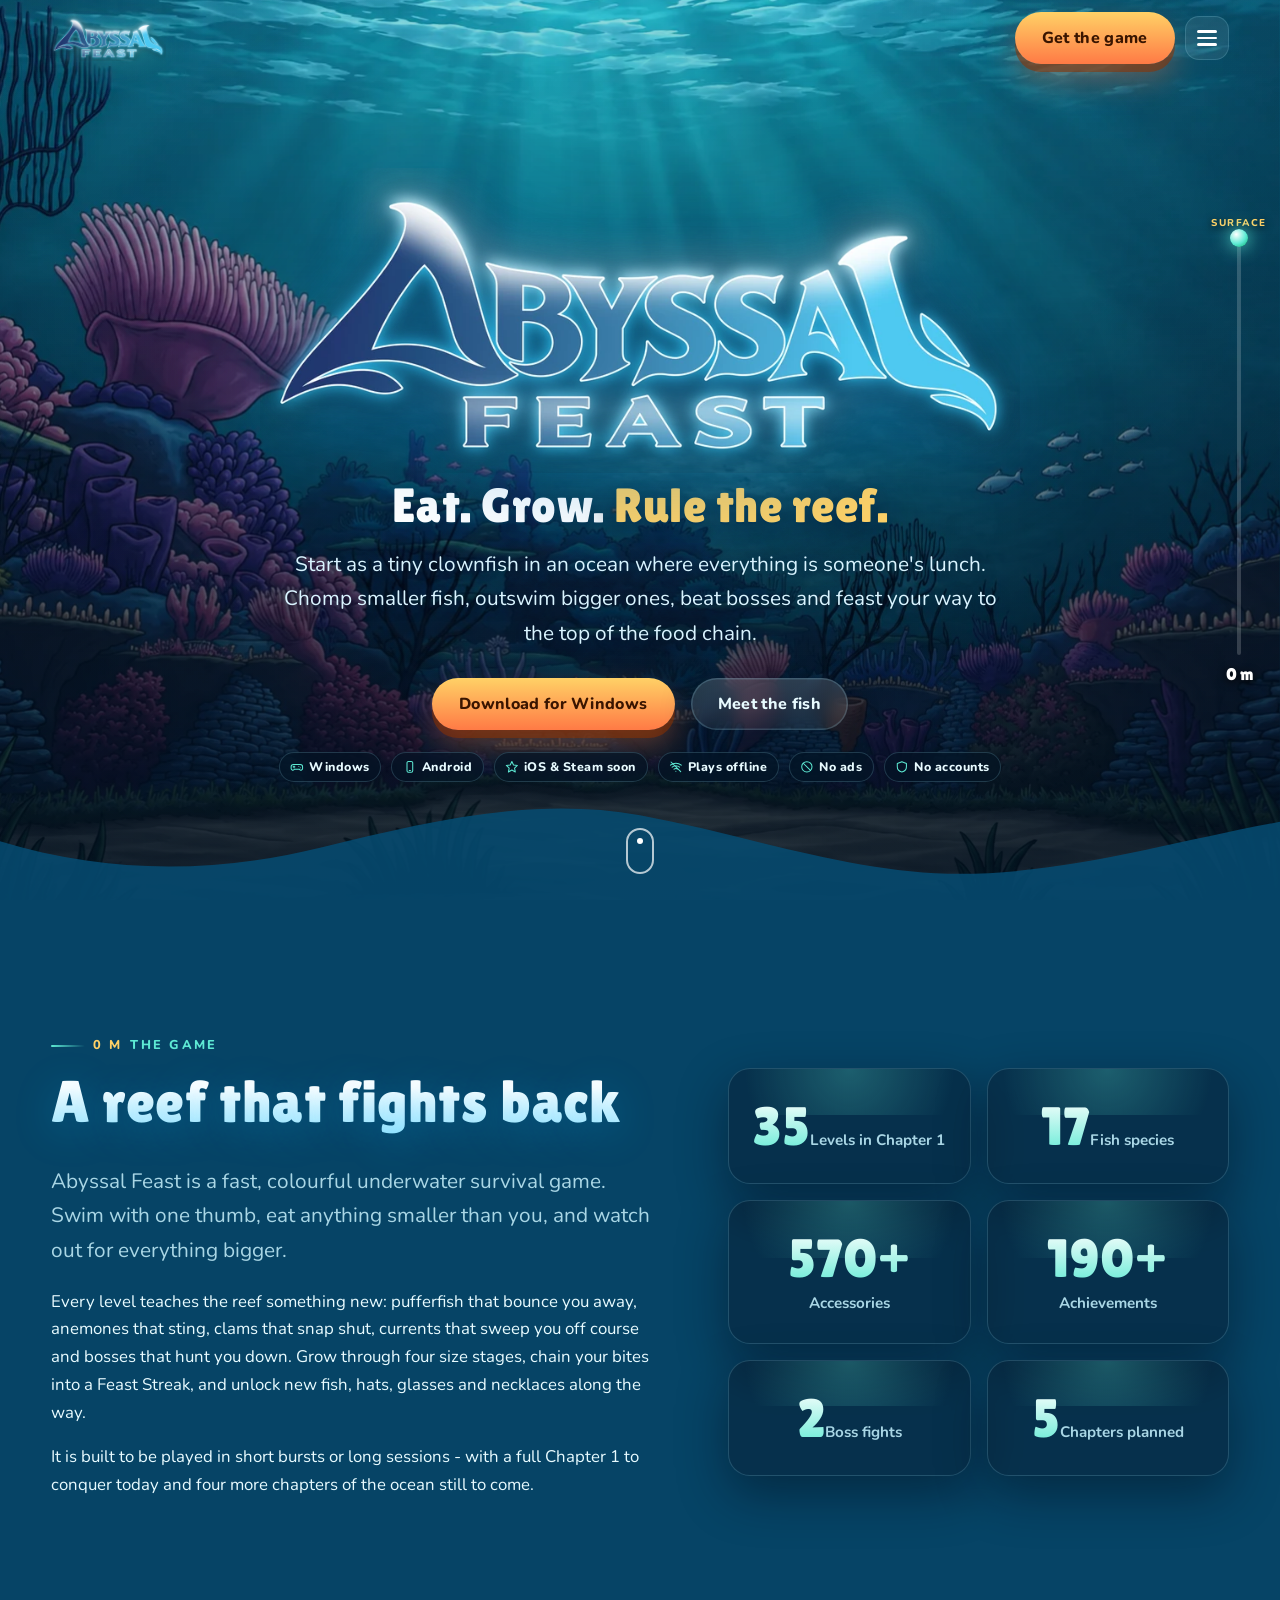
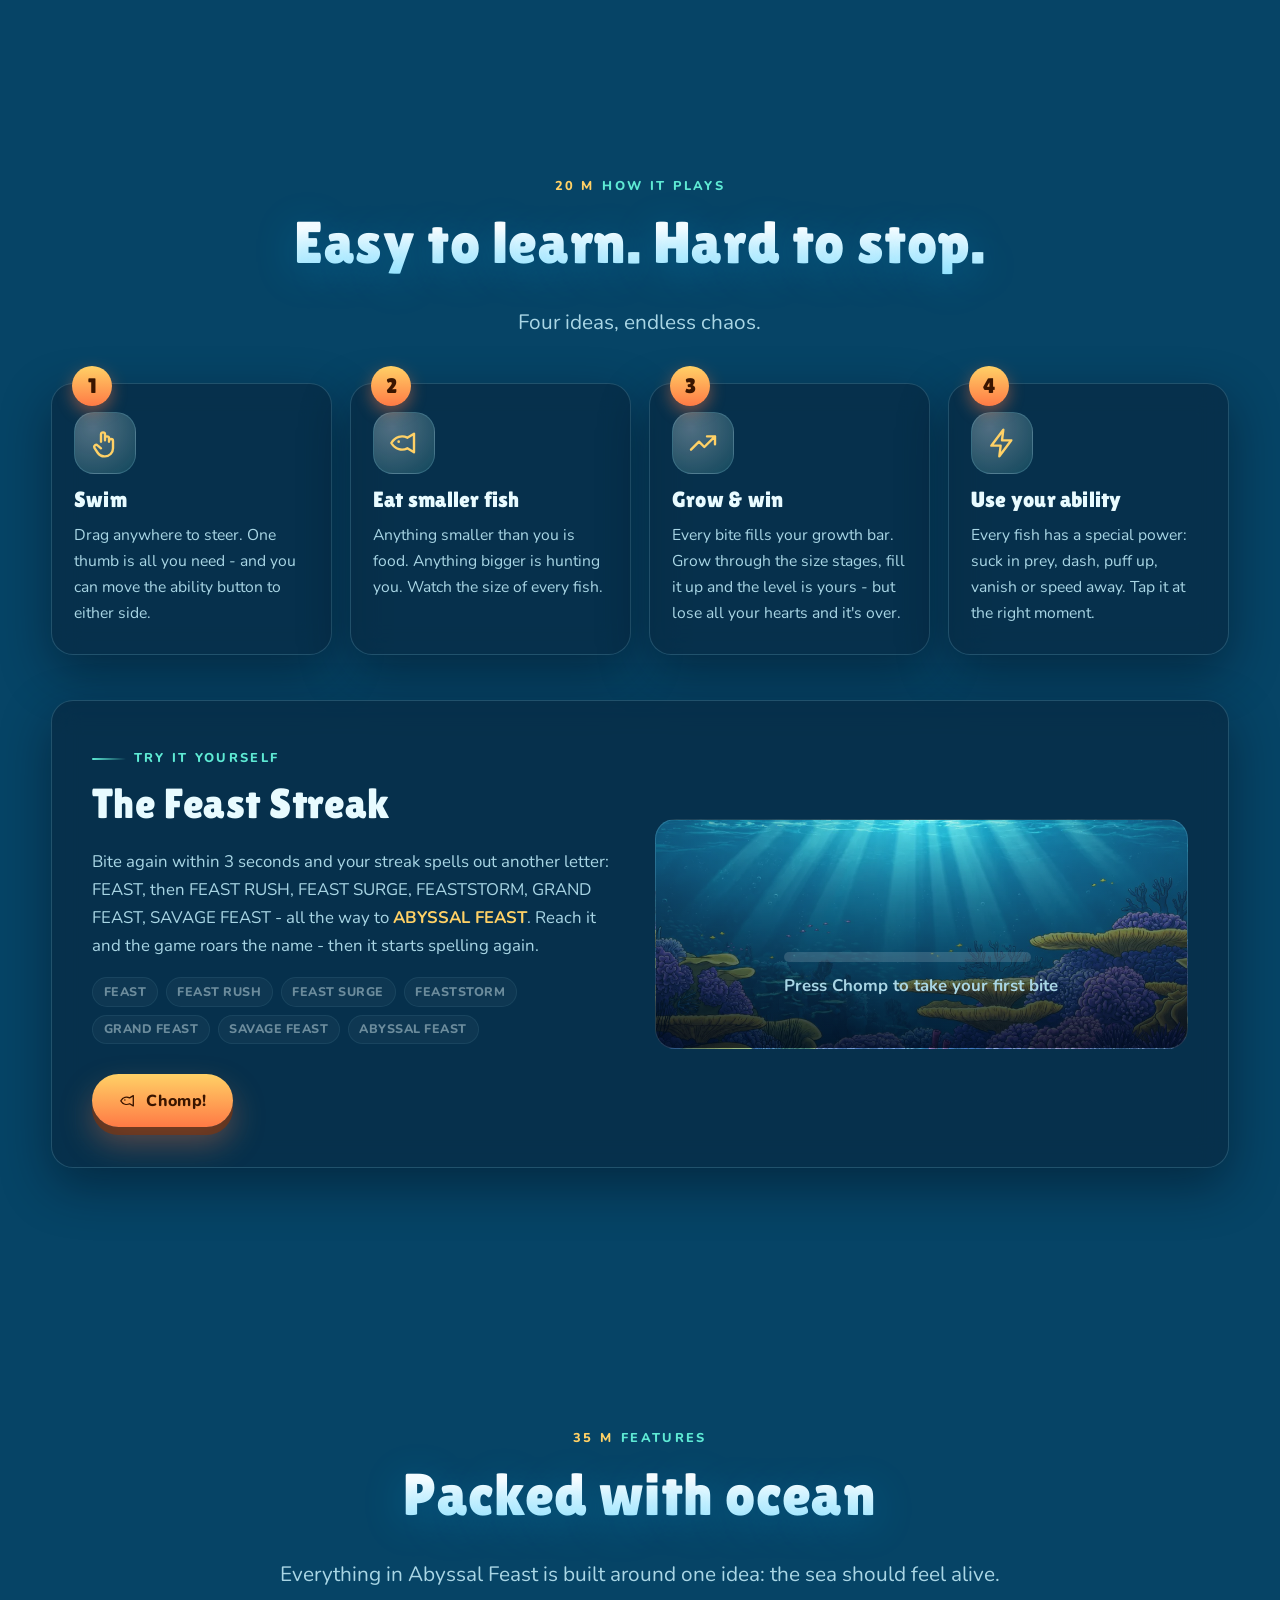
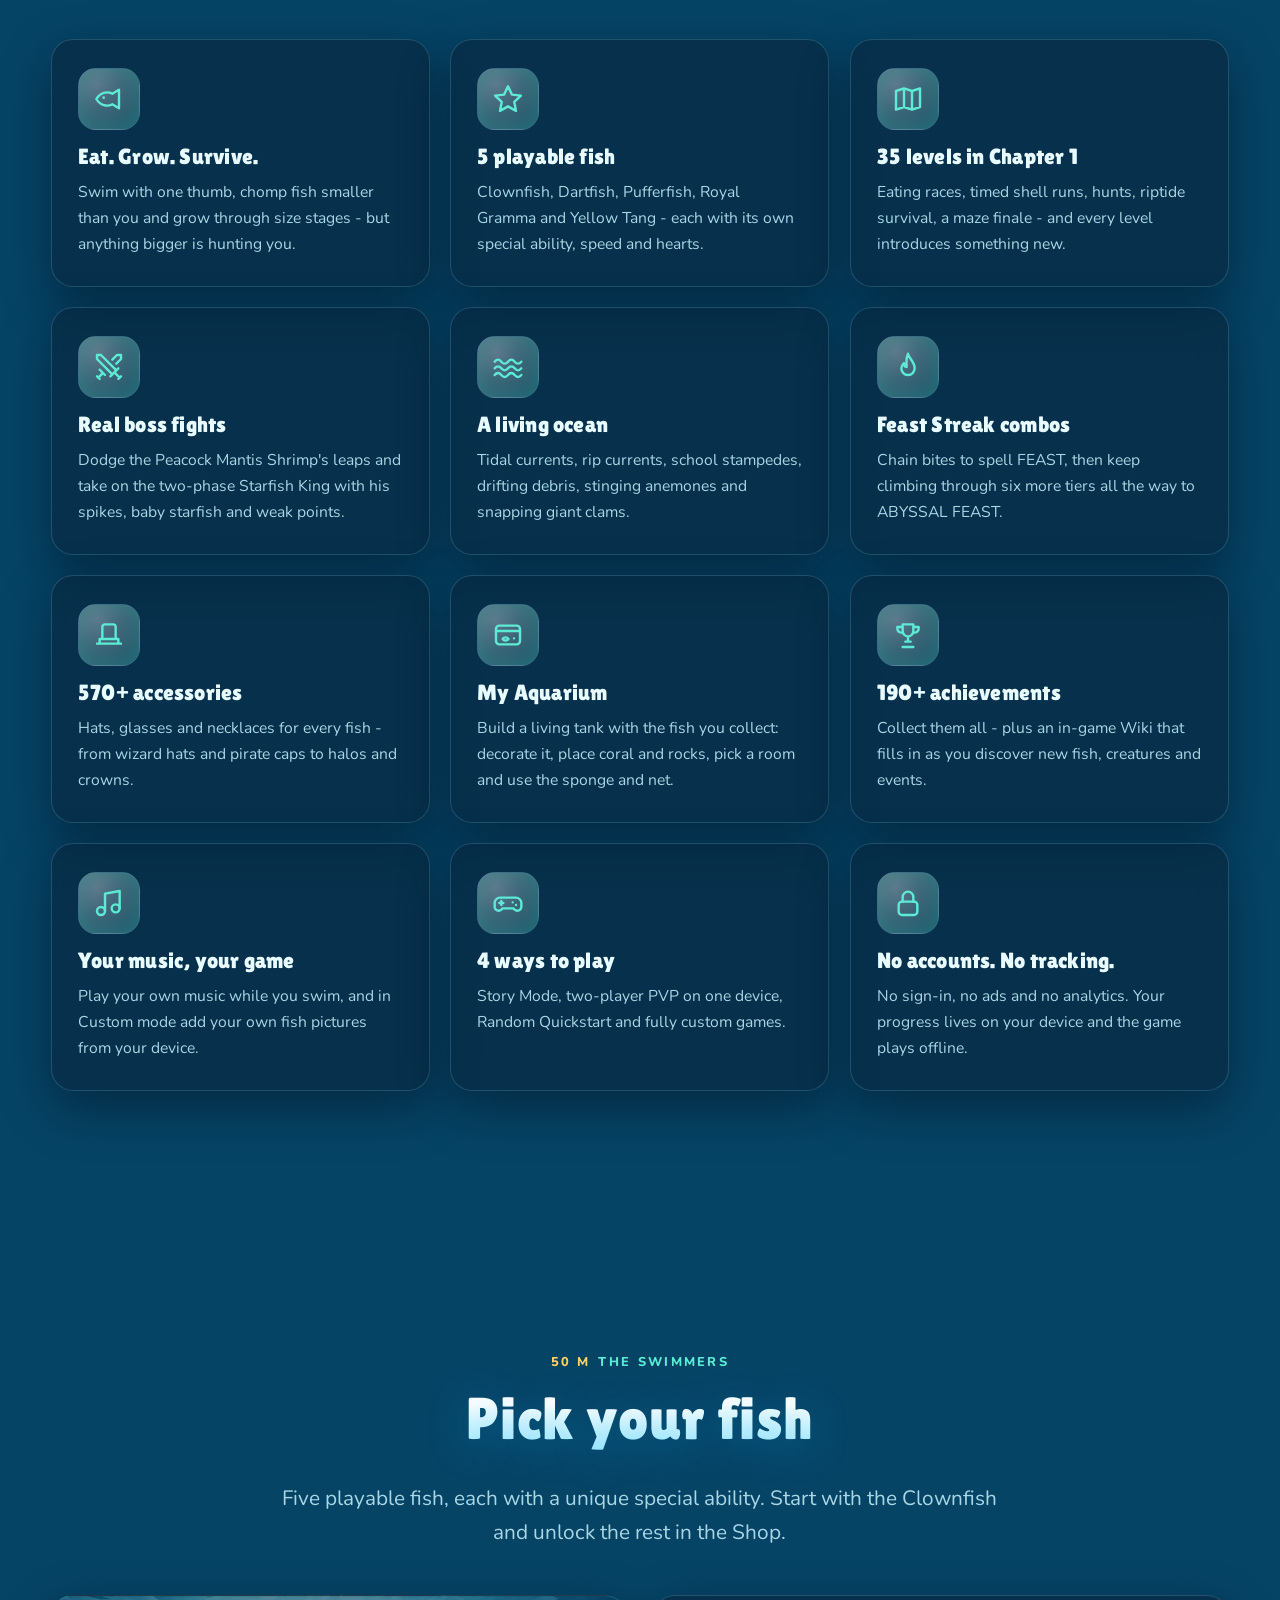
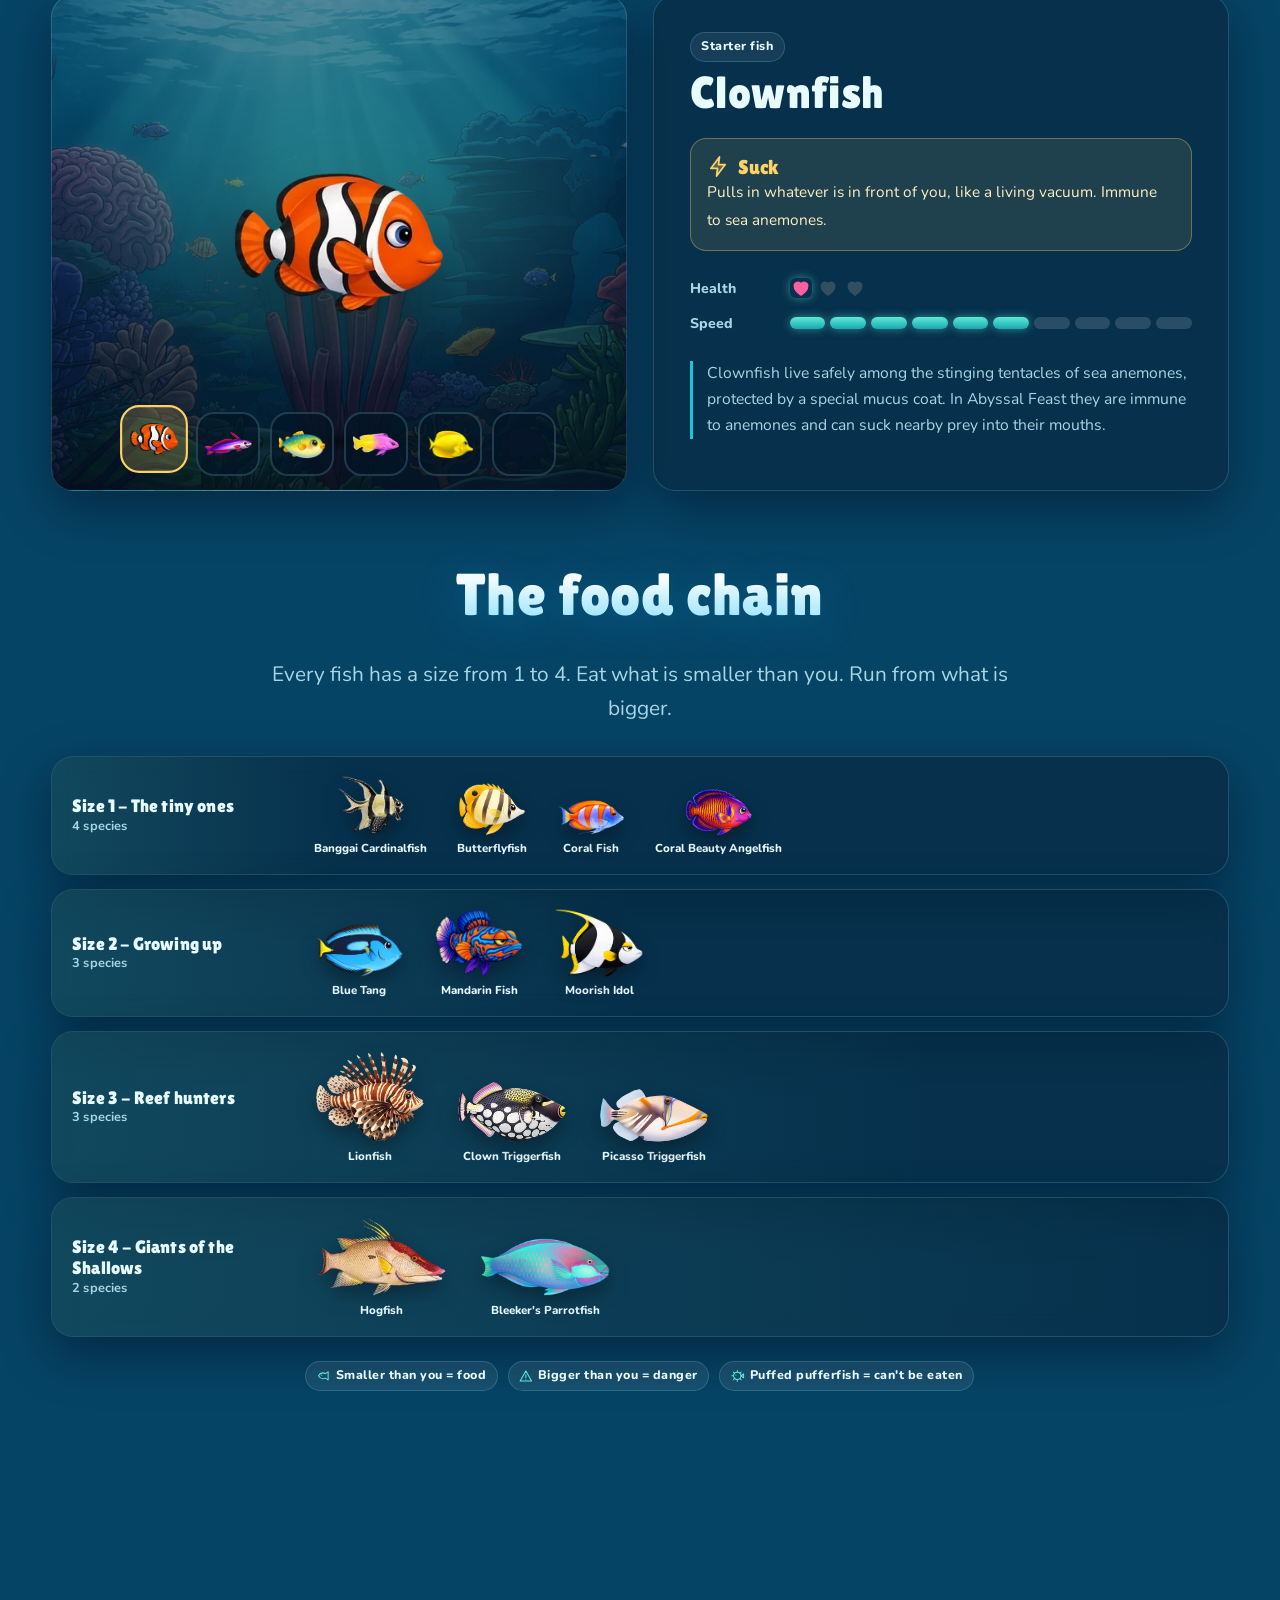
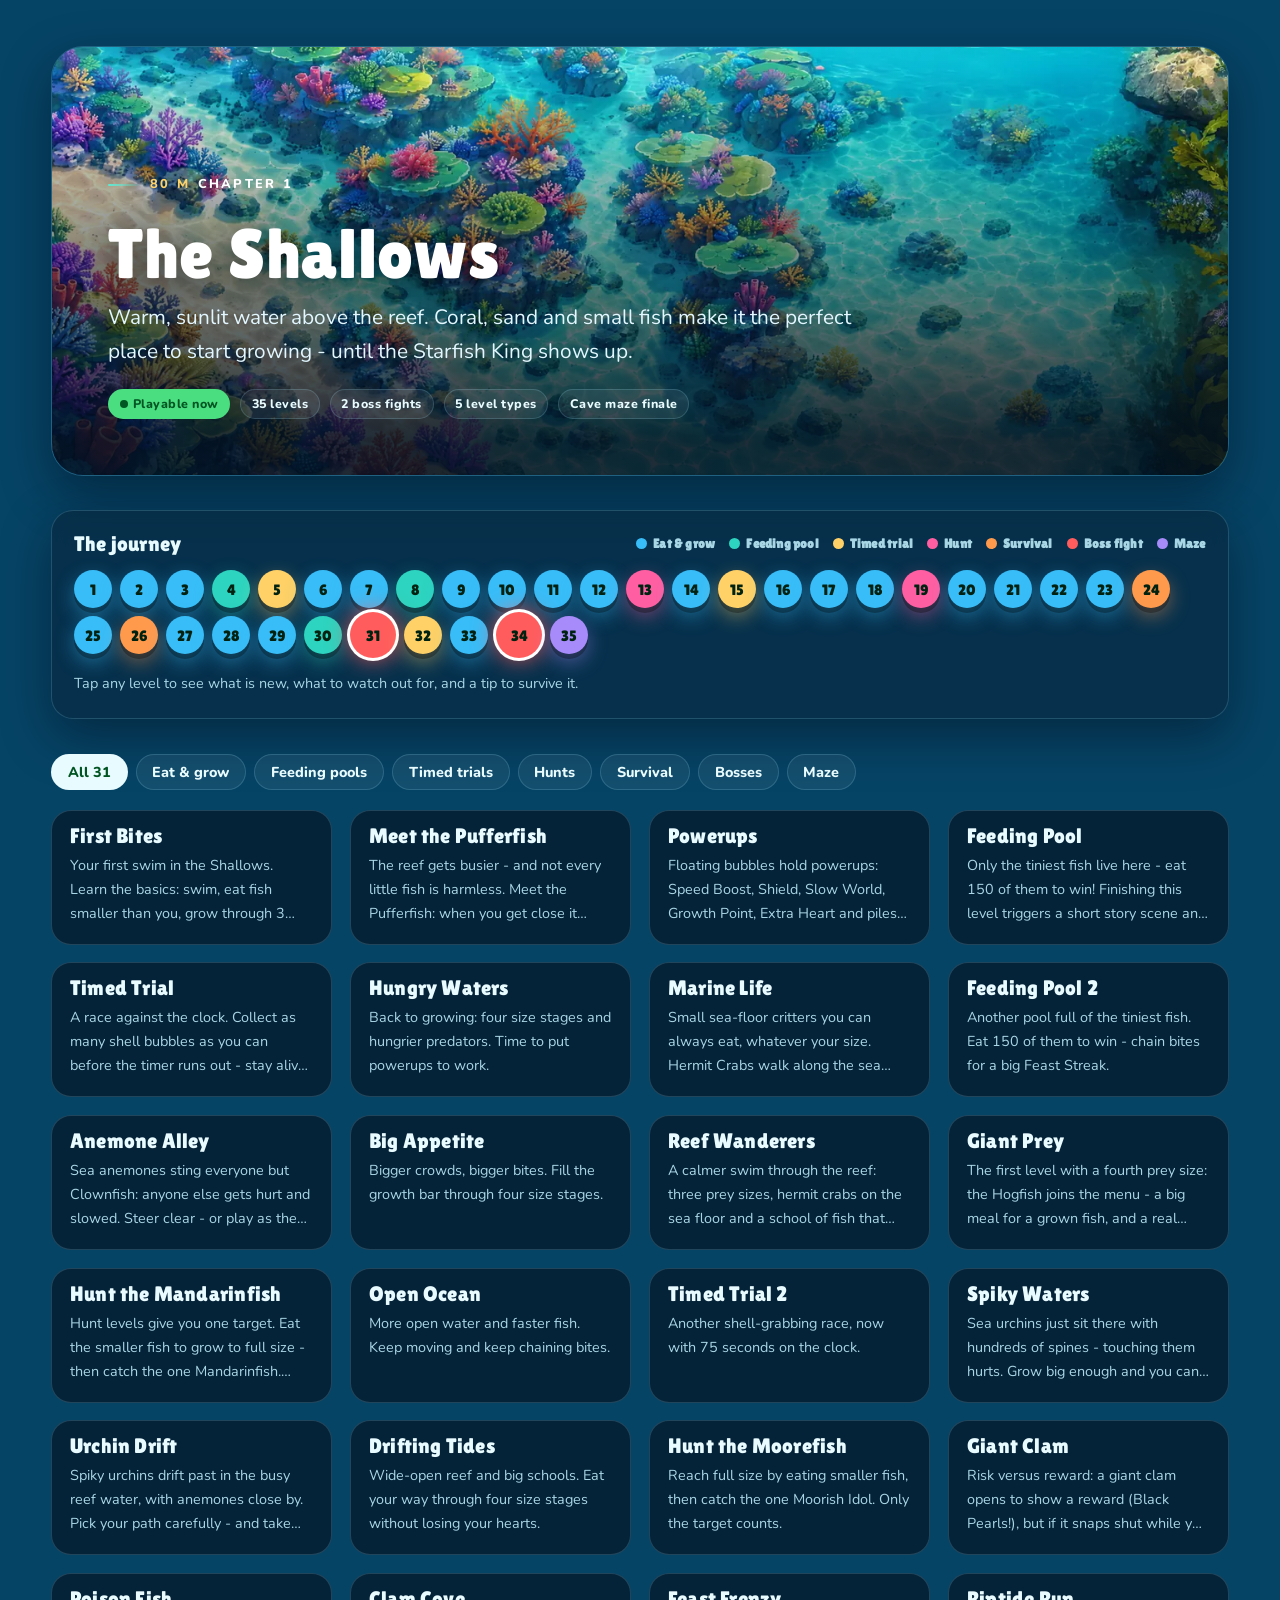
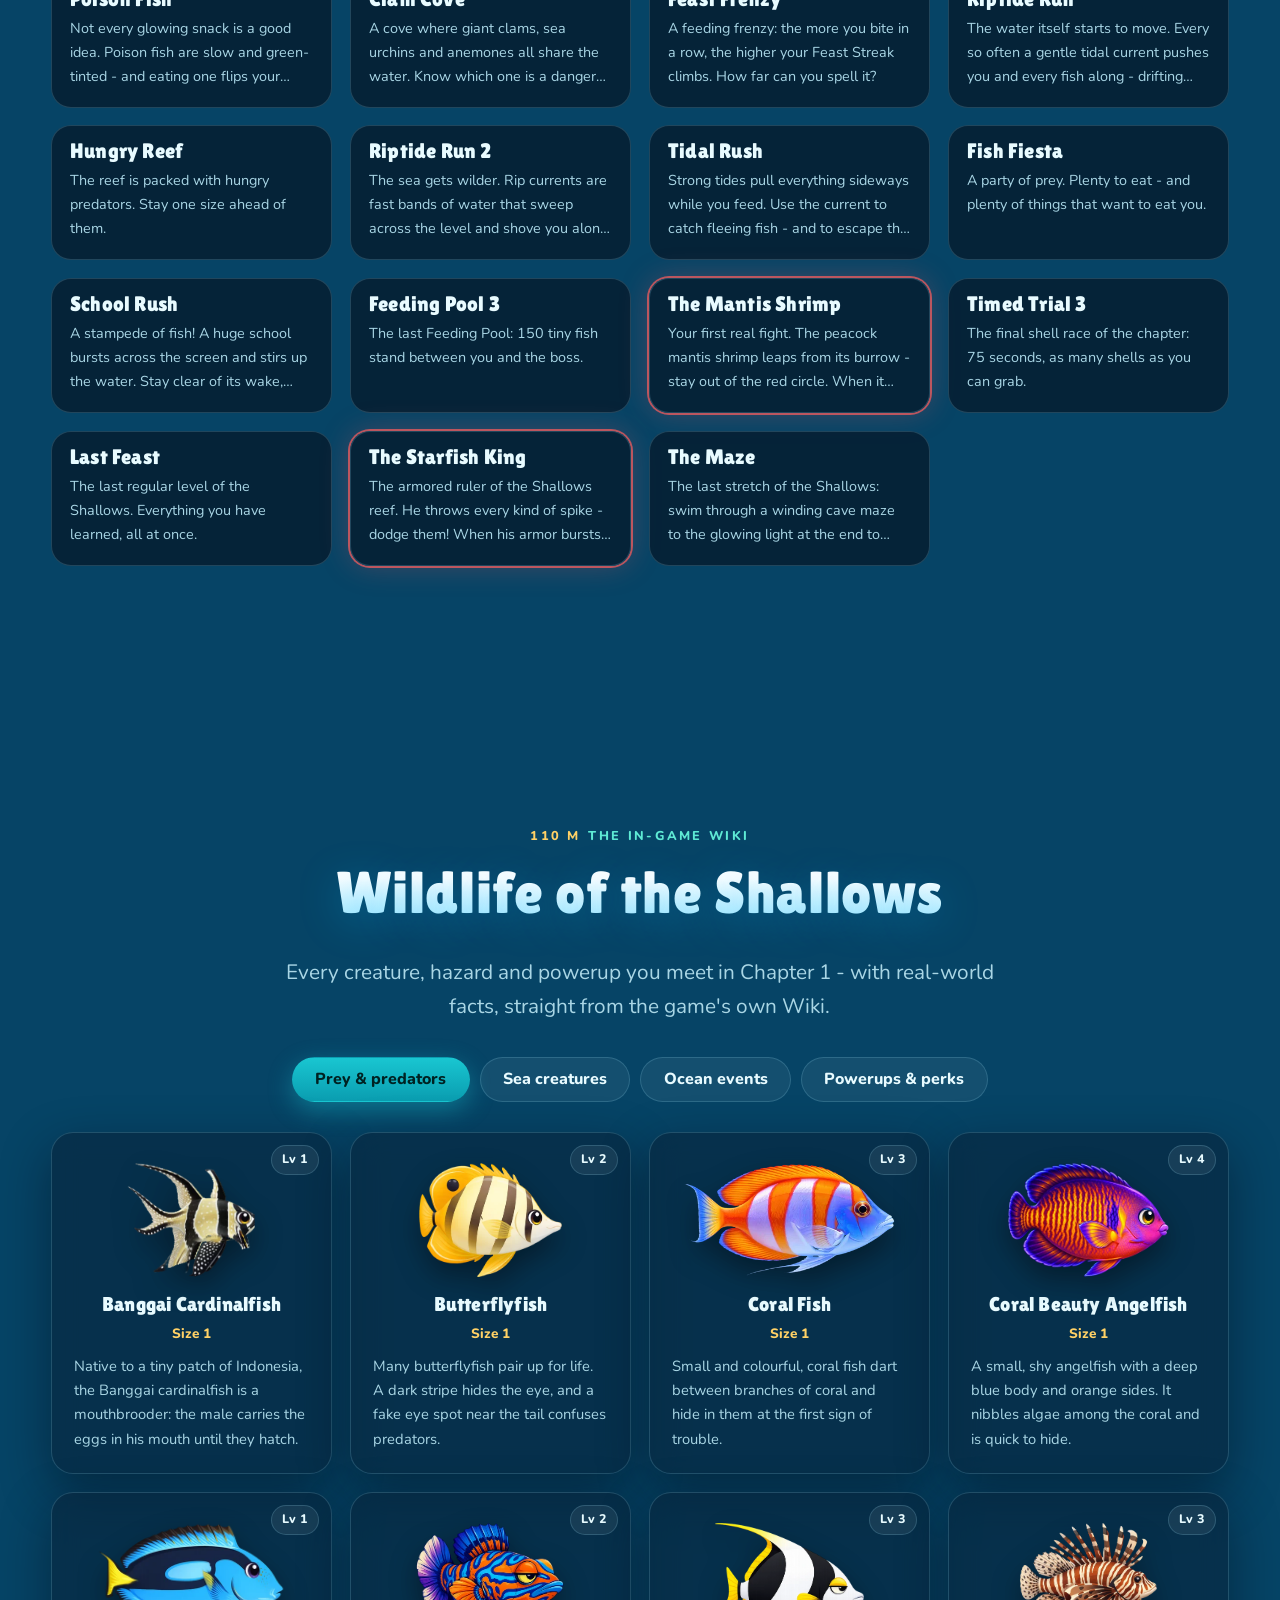
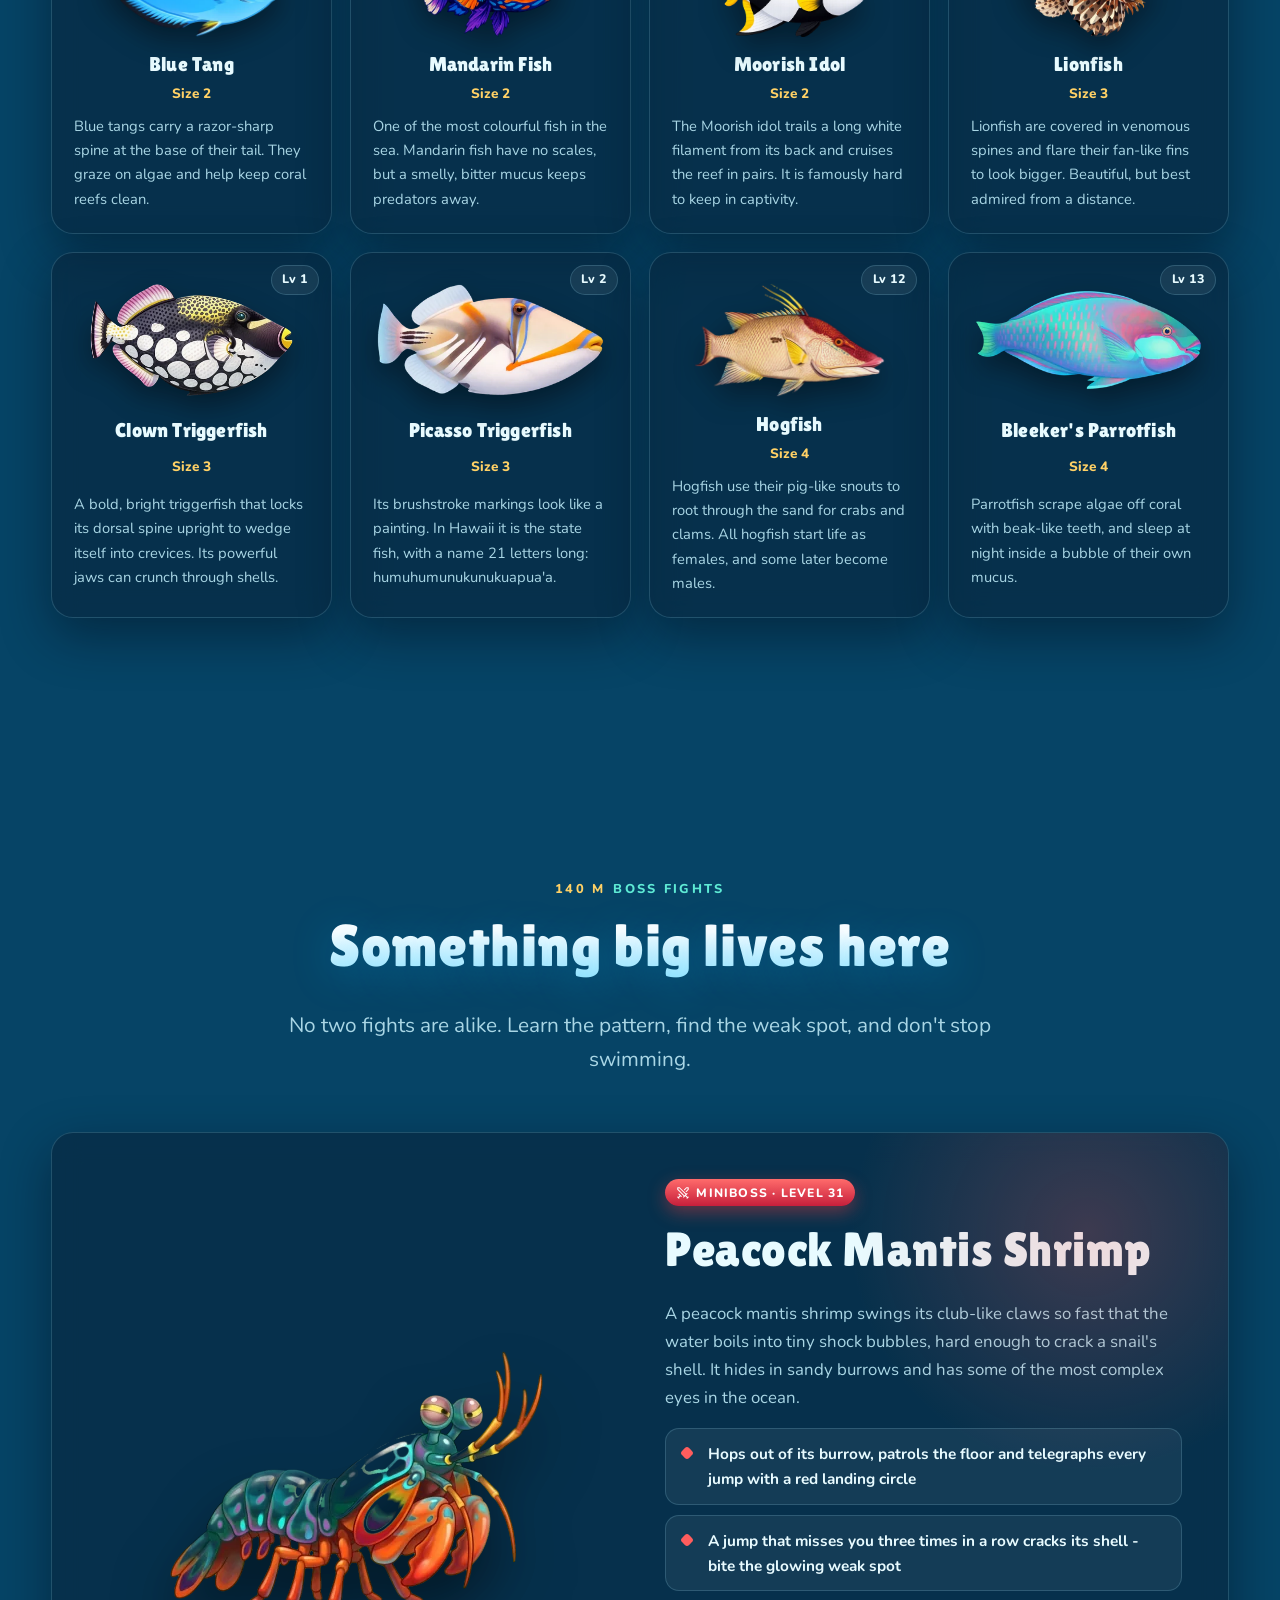
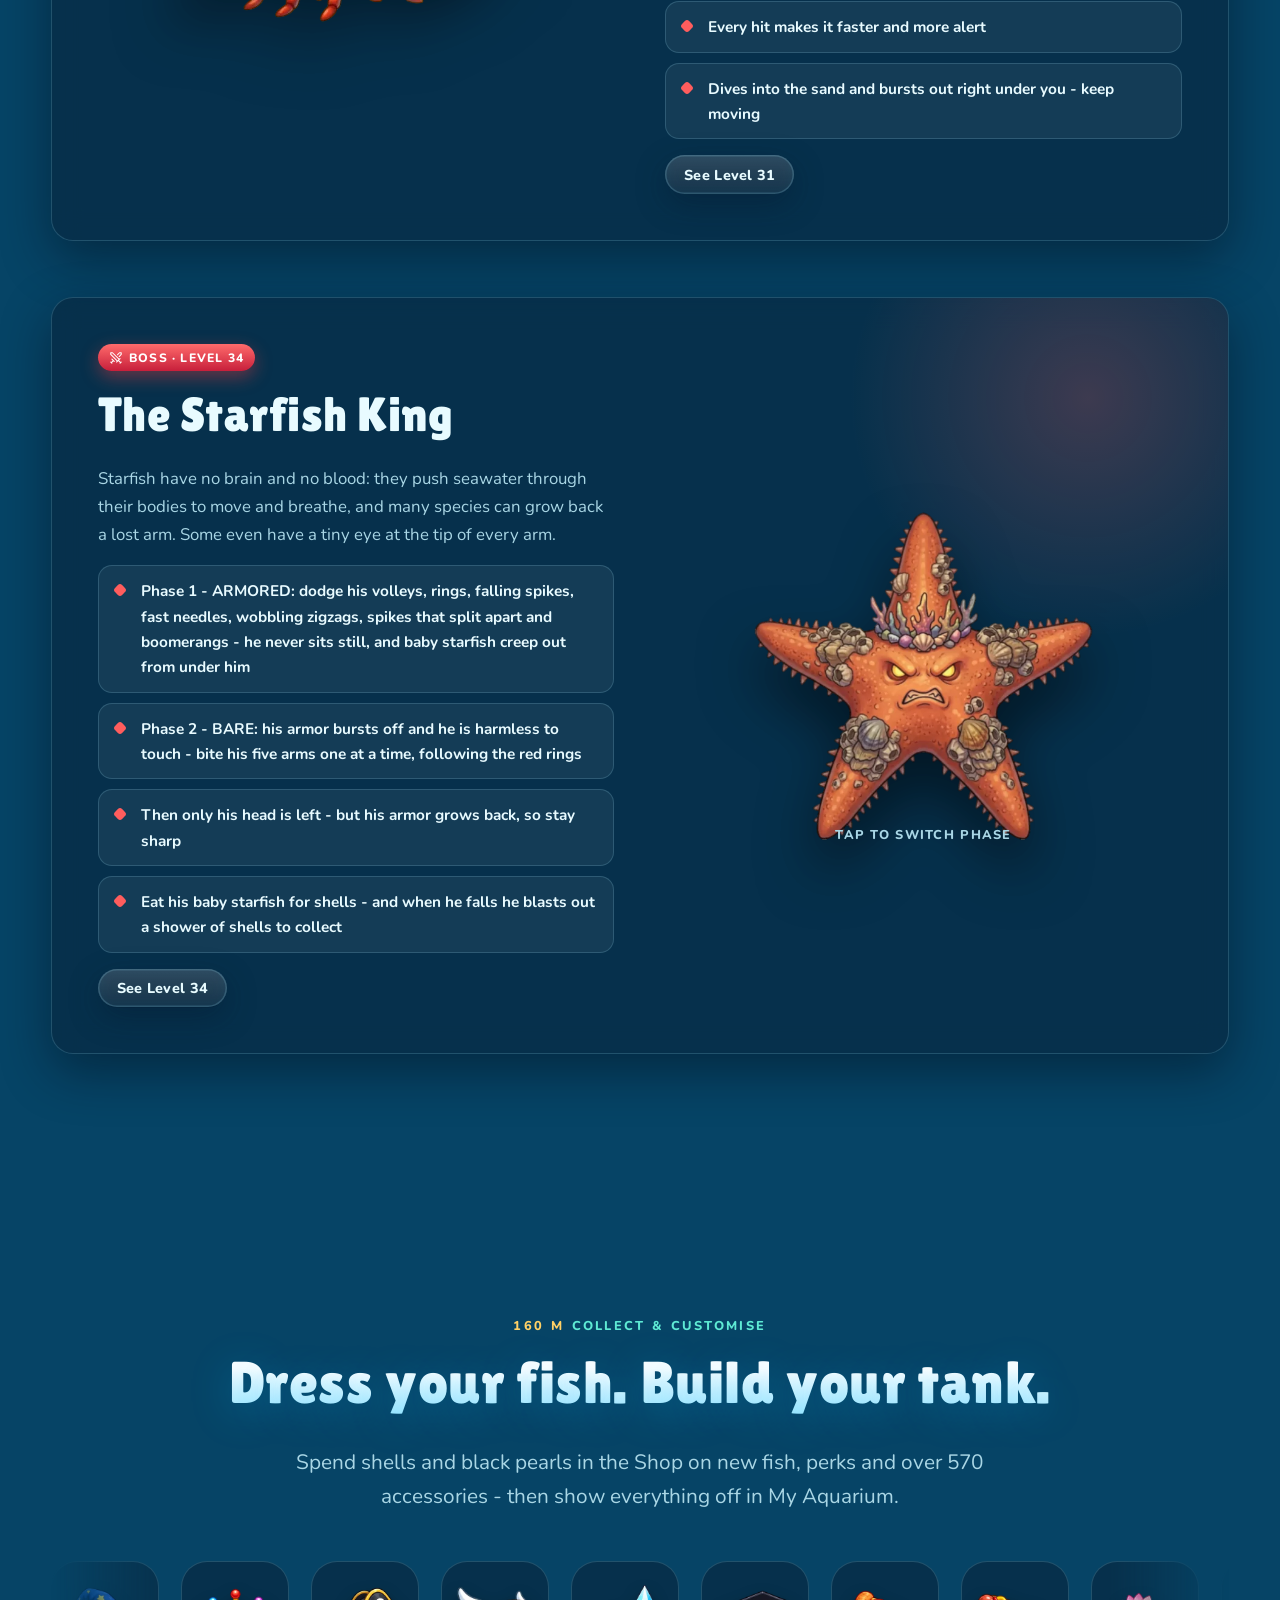
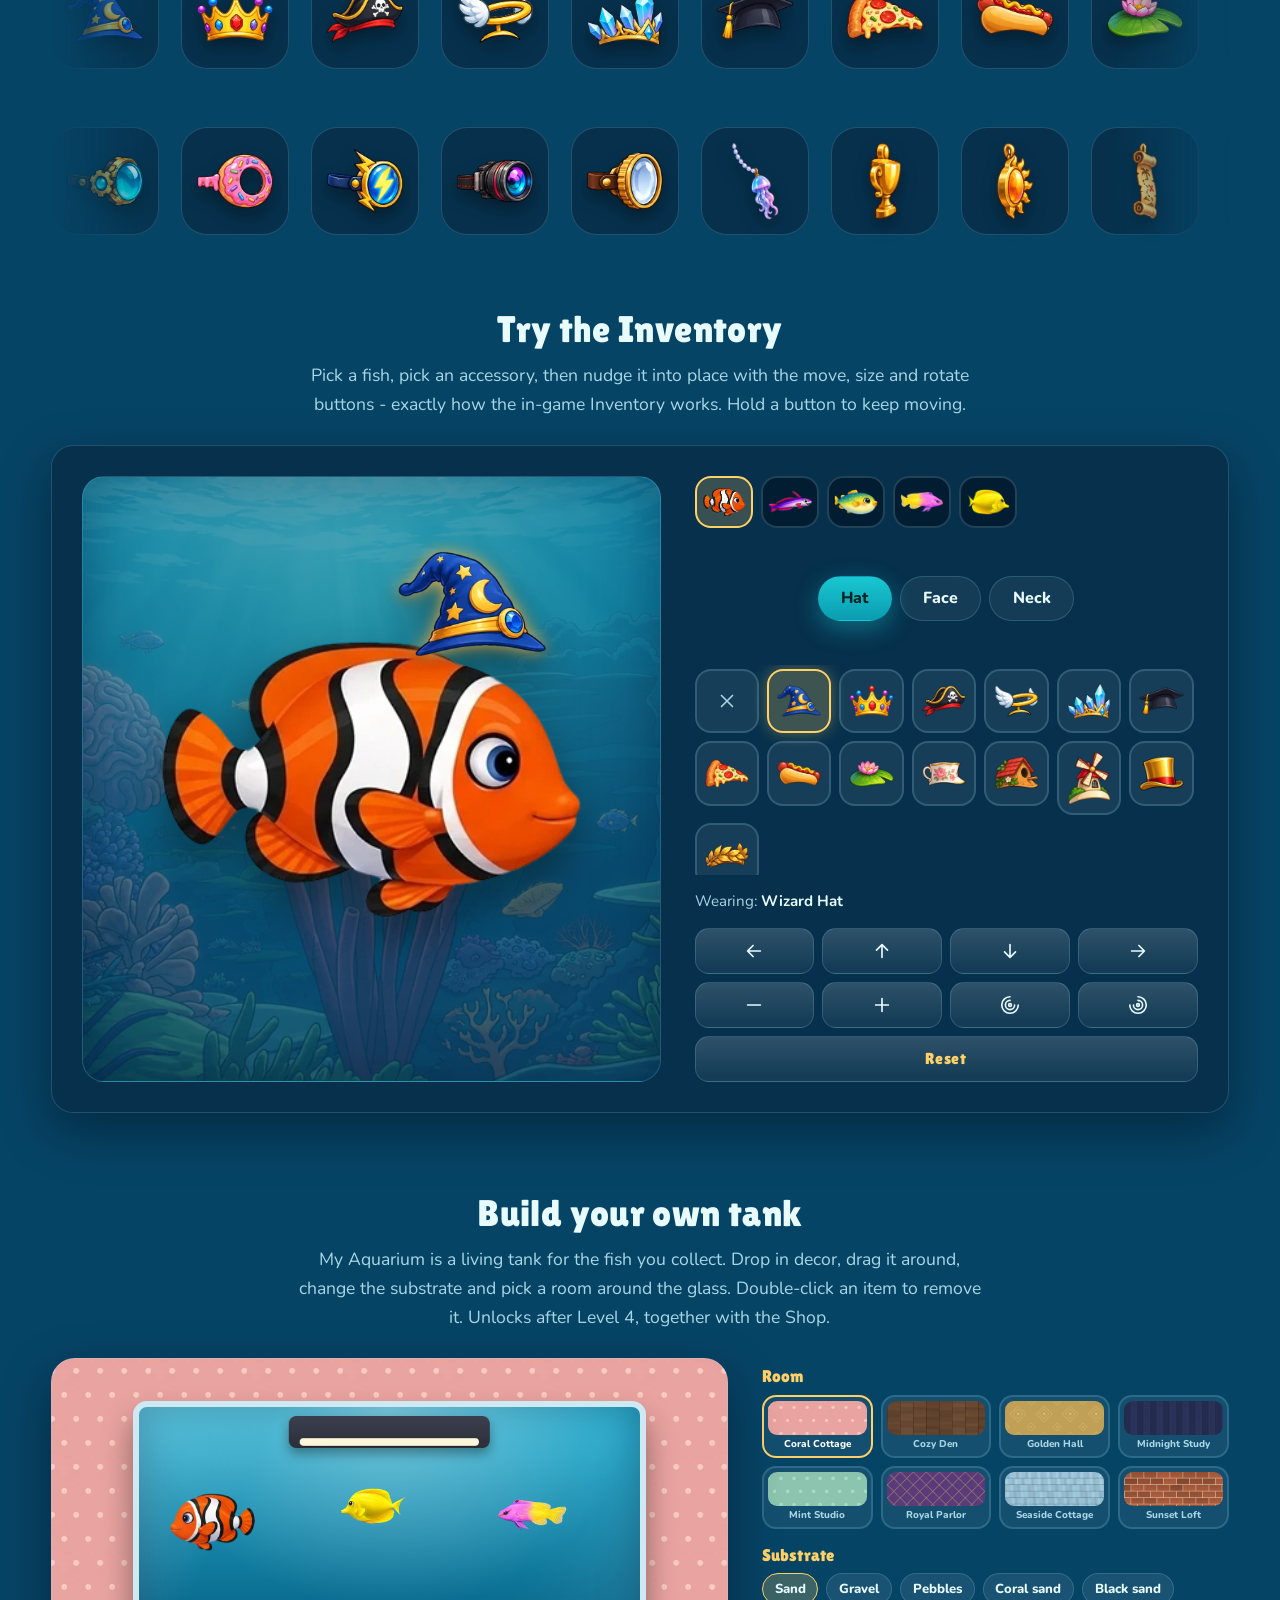
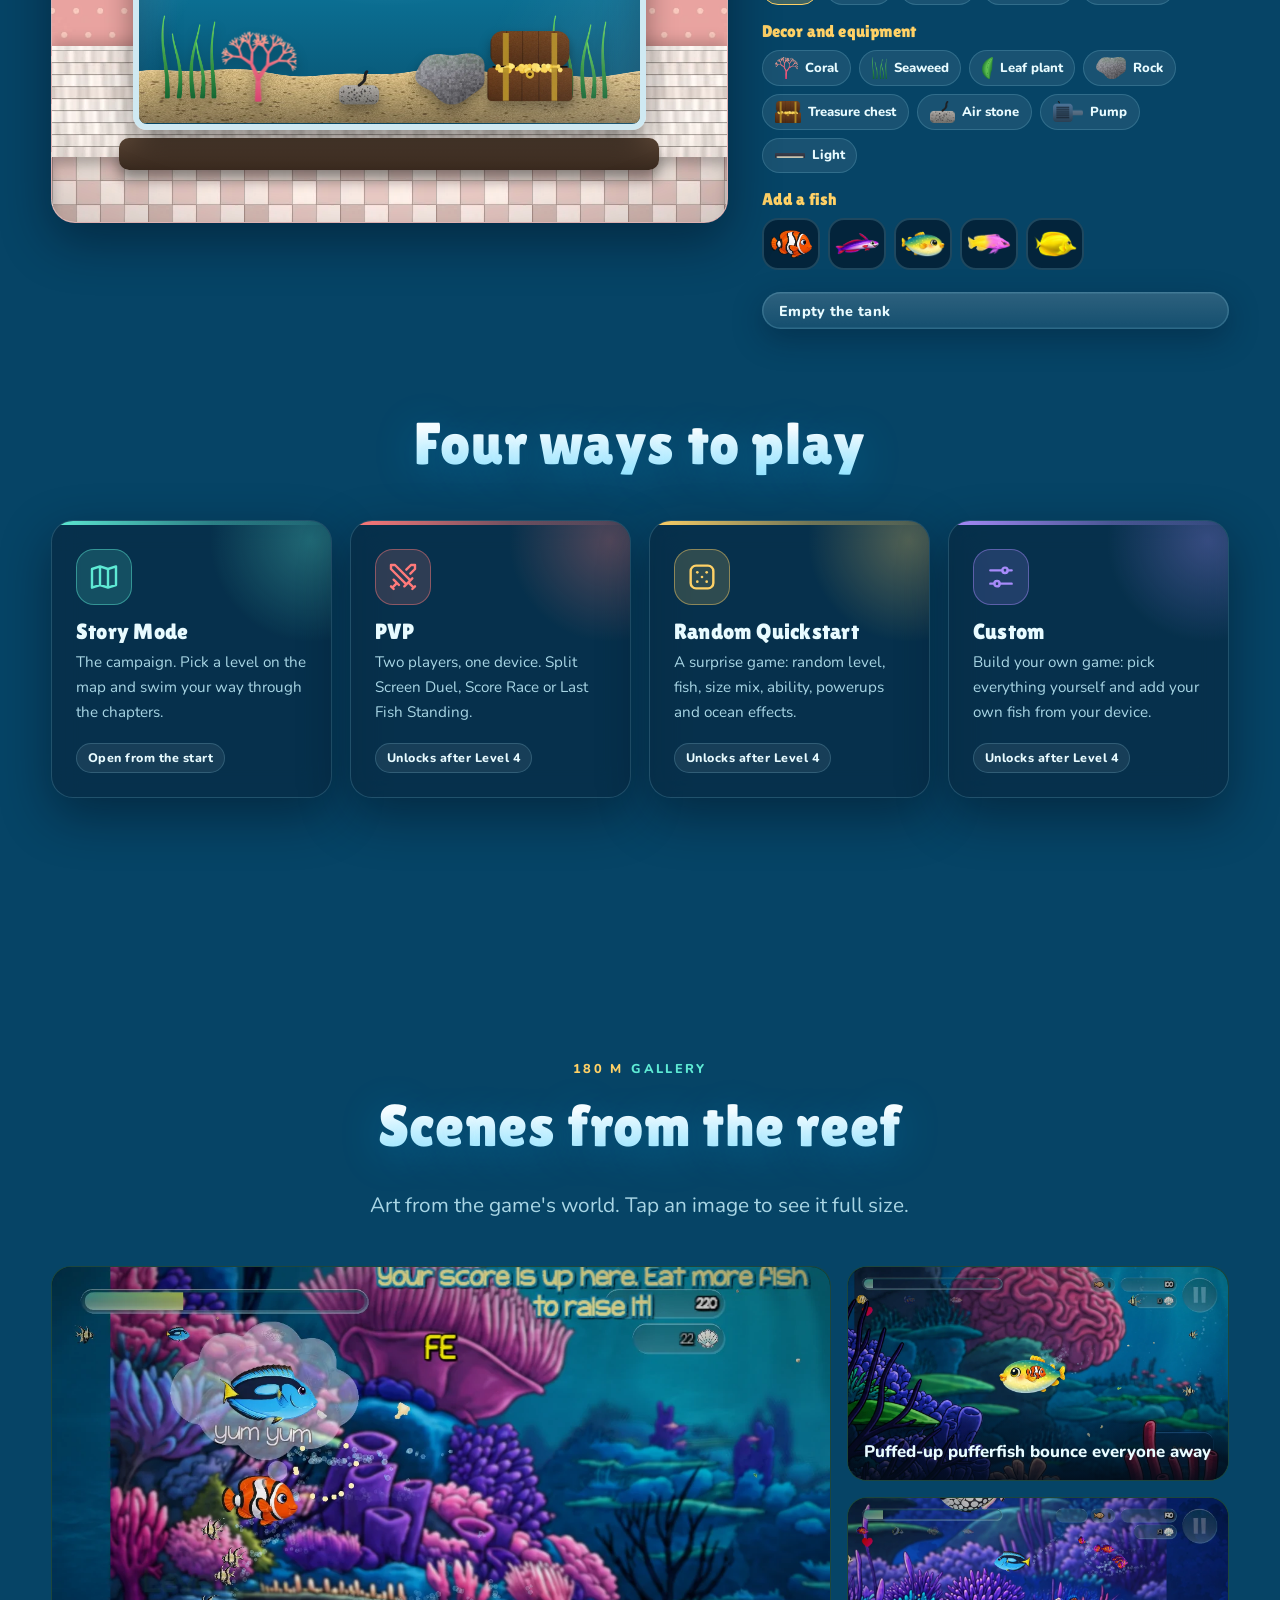
==== commit 49e274c5: "Site: add the Google Play link, Android is out now" ====
--- a/index.html
+++ b/index.html
@@ -77,7 +77,7 @@
           <a class="btn ghost" href="#fish">Meet the fish</a>
         </div>
         <div class="pills">
-          <span class="chip" data-ic="gamepad">Windows</span><span class="chip" data-ic="phone">Android soon</span><span class="chip" data-ic="star">iOS &amp; Steam soon</span><span class="chip" data-ic="wifioff">Plays offline</span><span class="chip" data-ic="ban">No ads</span><span class="chip" data-ic="shield">No accounts</span>
+          <span class="chip" data-ic="gamepad">Windows</span><span class="chip" data-ic="phone">Android</span><span class="chip" data-ic="star">iOS &amp; Steam soon</span><span class="chip" data-ic="wifioff">Plays offline</span><span class="chip" data-ic="ban">No ads</span><span class="chip" data-ic="shield">No accounts</span>
         </div>
       </div>
       <div class="scrollcue" aria-hidden="true"></div>
@@ -339,7 +339,7 @@
       <div class="wrap">
         <div class="cta-card glass rv">
           <h2 class="title">Ready to dive in?</h2>
-          <p class="lead" style="margin-inline:auto">Abyssal Feast is out now for Windows on itch.io, and heading to Google Play next, with iOS and Steam to follow. Follow the news, tell us what you think, and be ready to feast.</p>
+          <p class="lead" style="margin-inline:auto">Abyssal Feast is out now for Windows on itch.io and for Android on Google Play, with iOS and Steam to follow. Follow the news, tell us what you think, and be ready to feast.</p>
           <div class="hero-actions" id="cta-links"></div>
           <p class="fine">By NP Games &middot; No ads &middot; No tracking &middot; <a href="privacy/">Privacy Policy</a></p>
         </div>
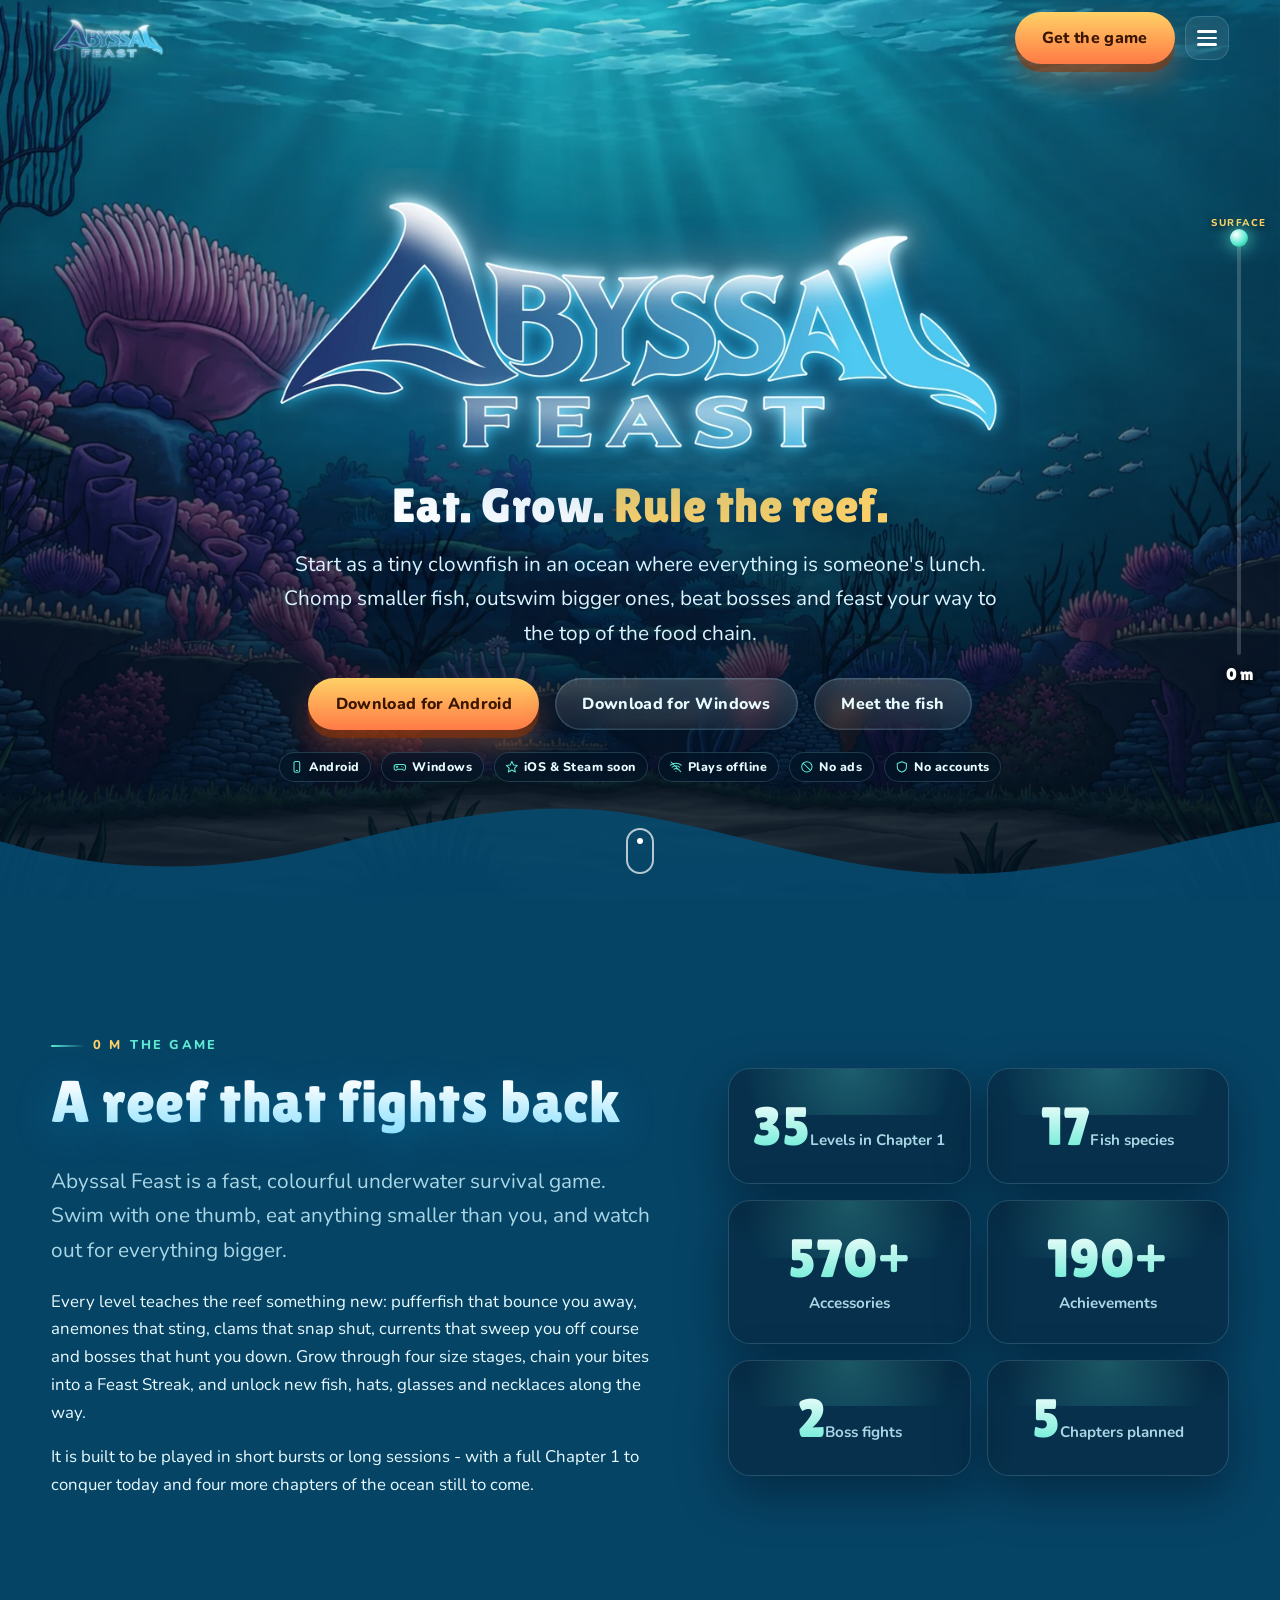
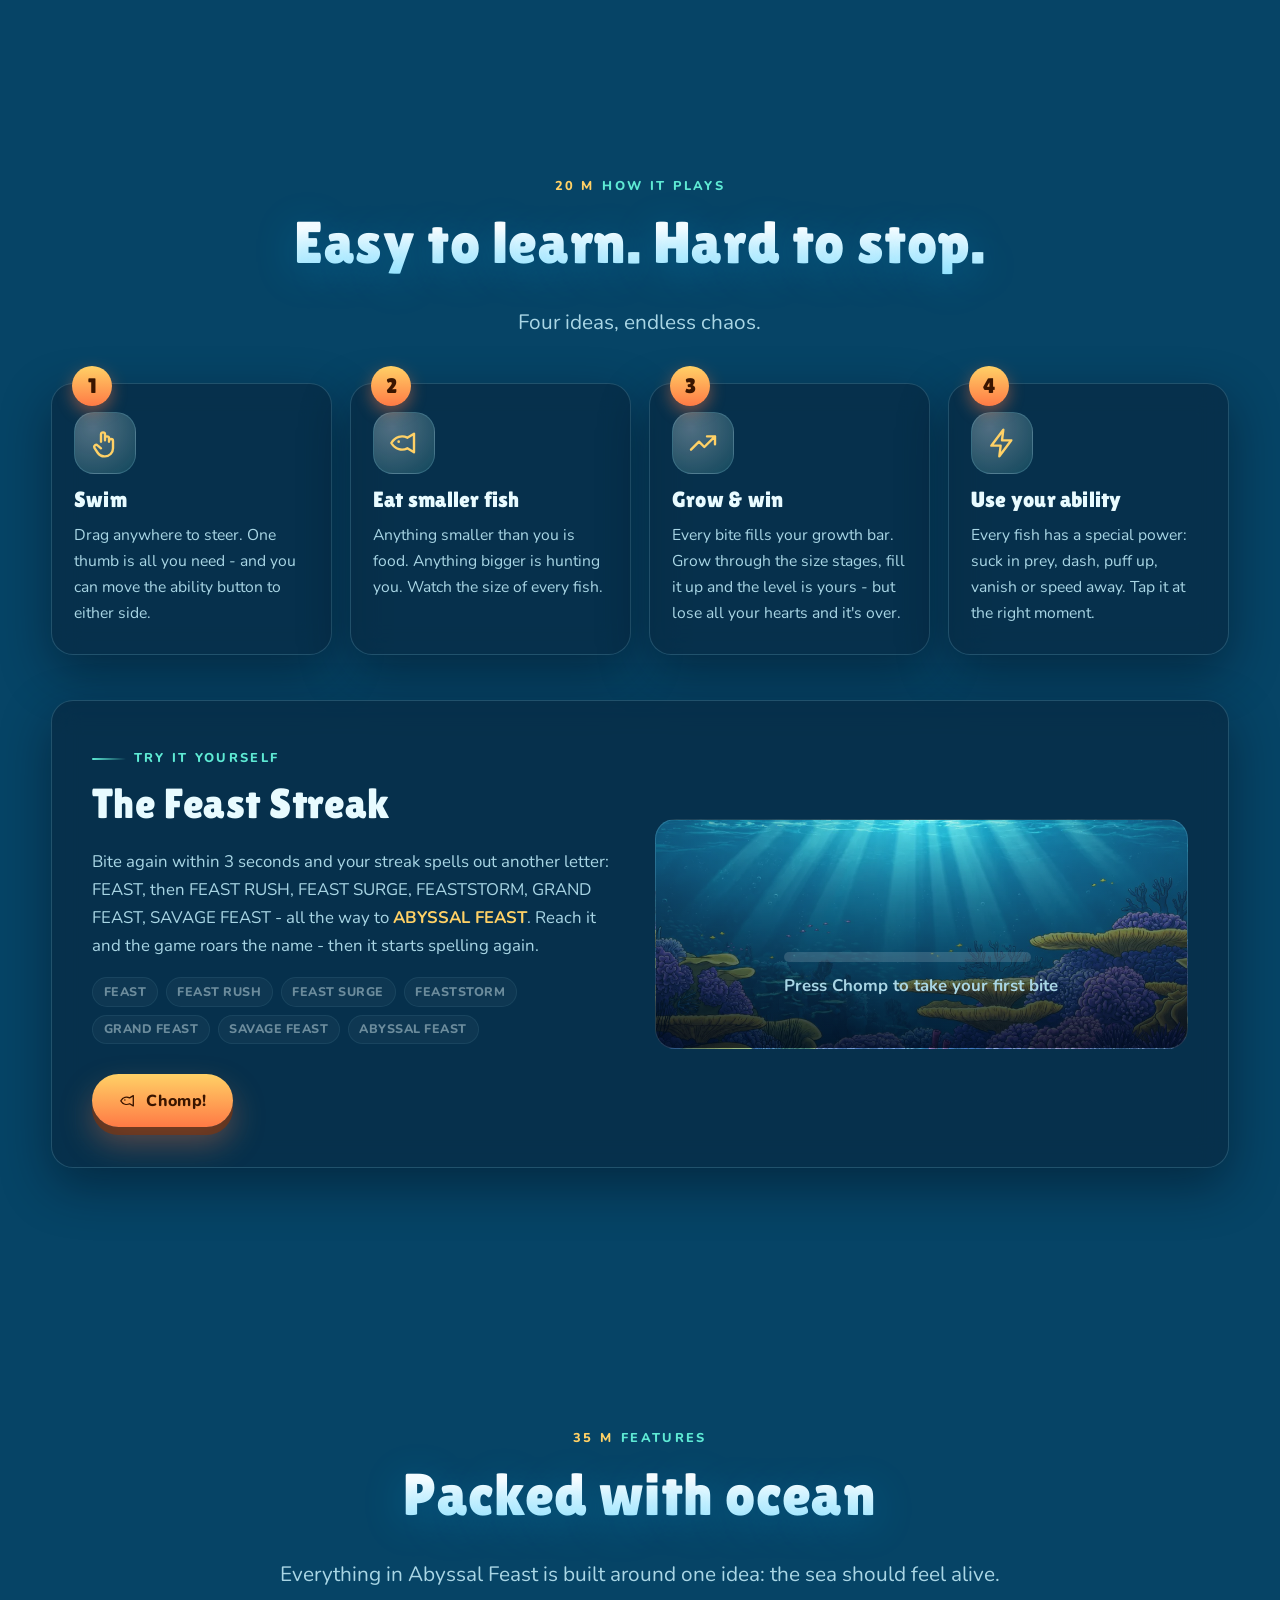
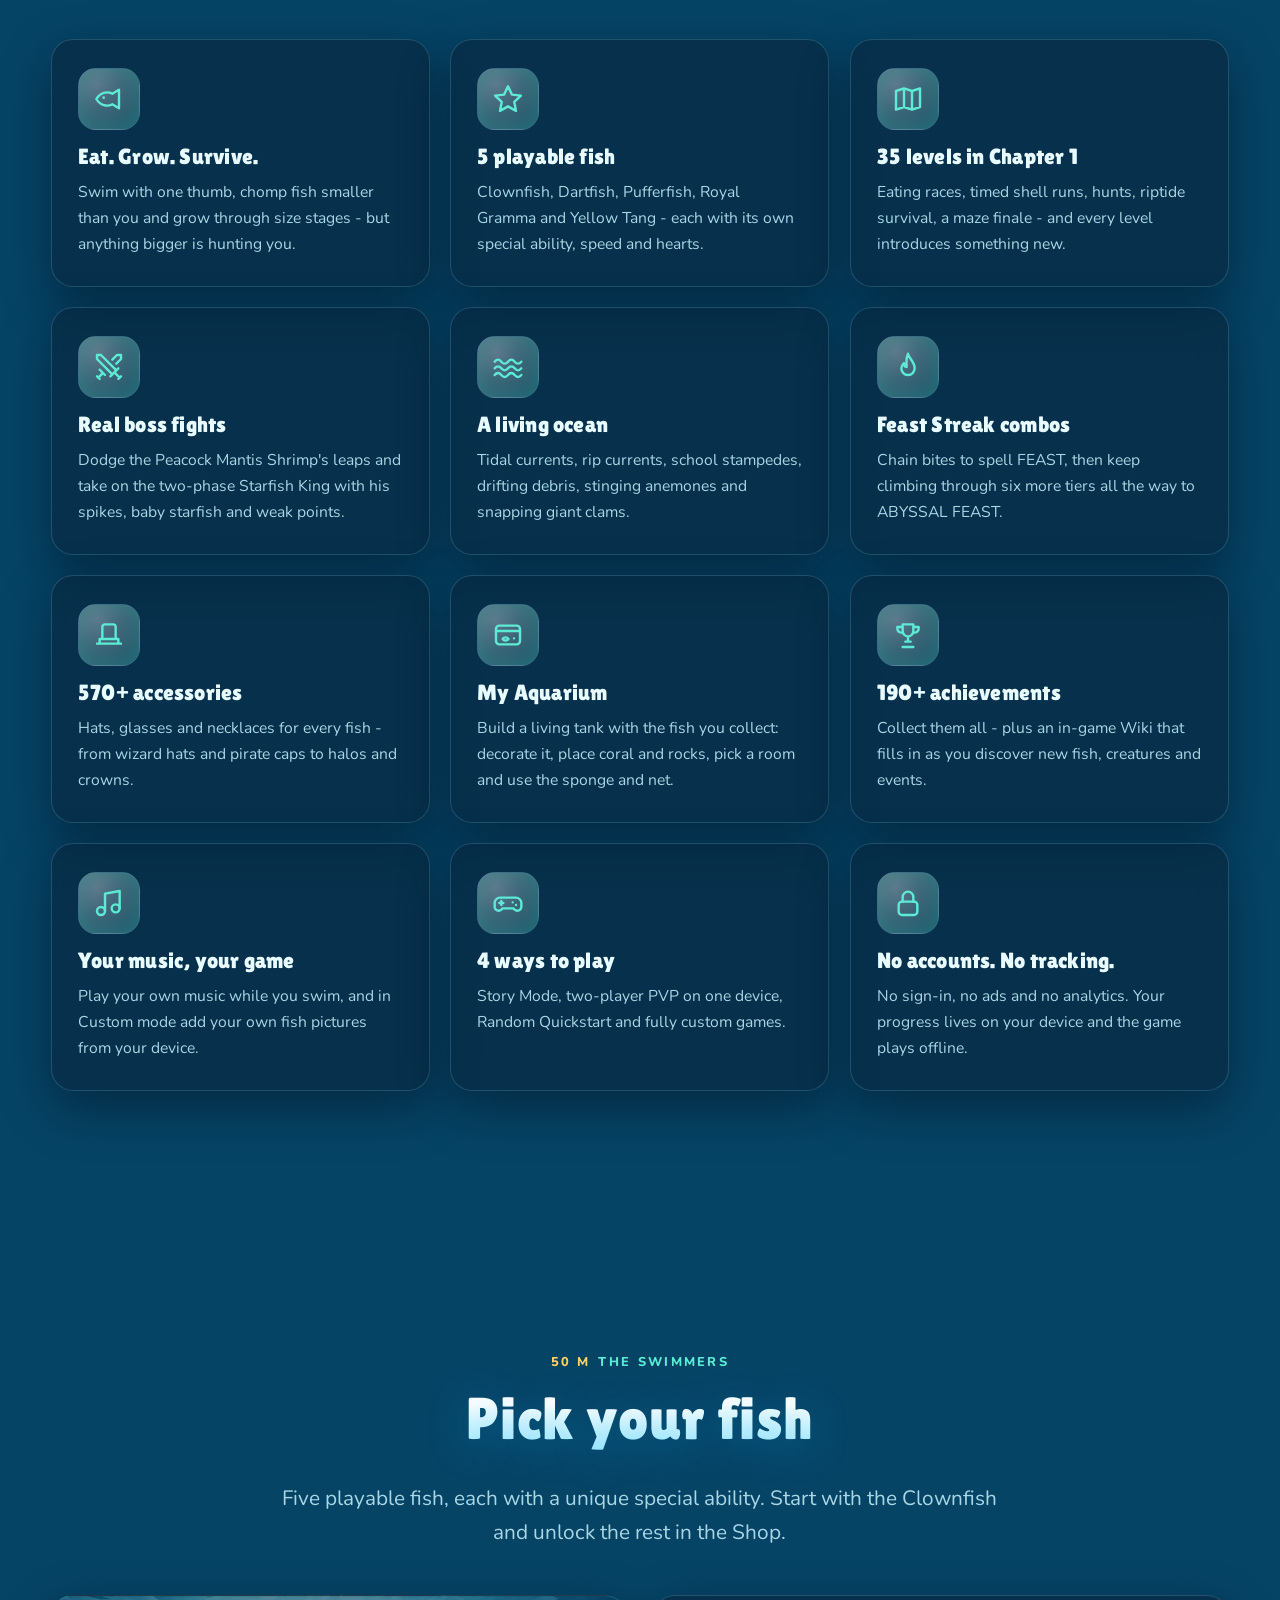
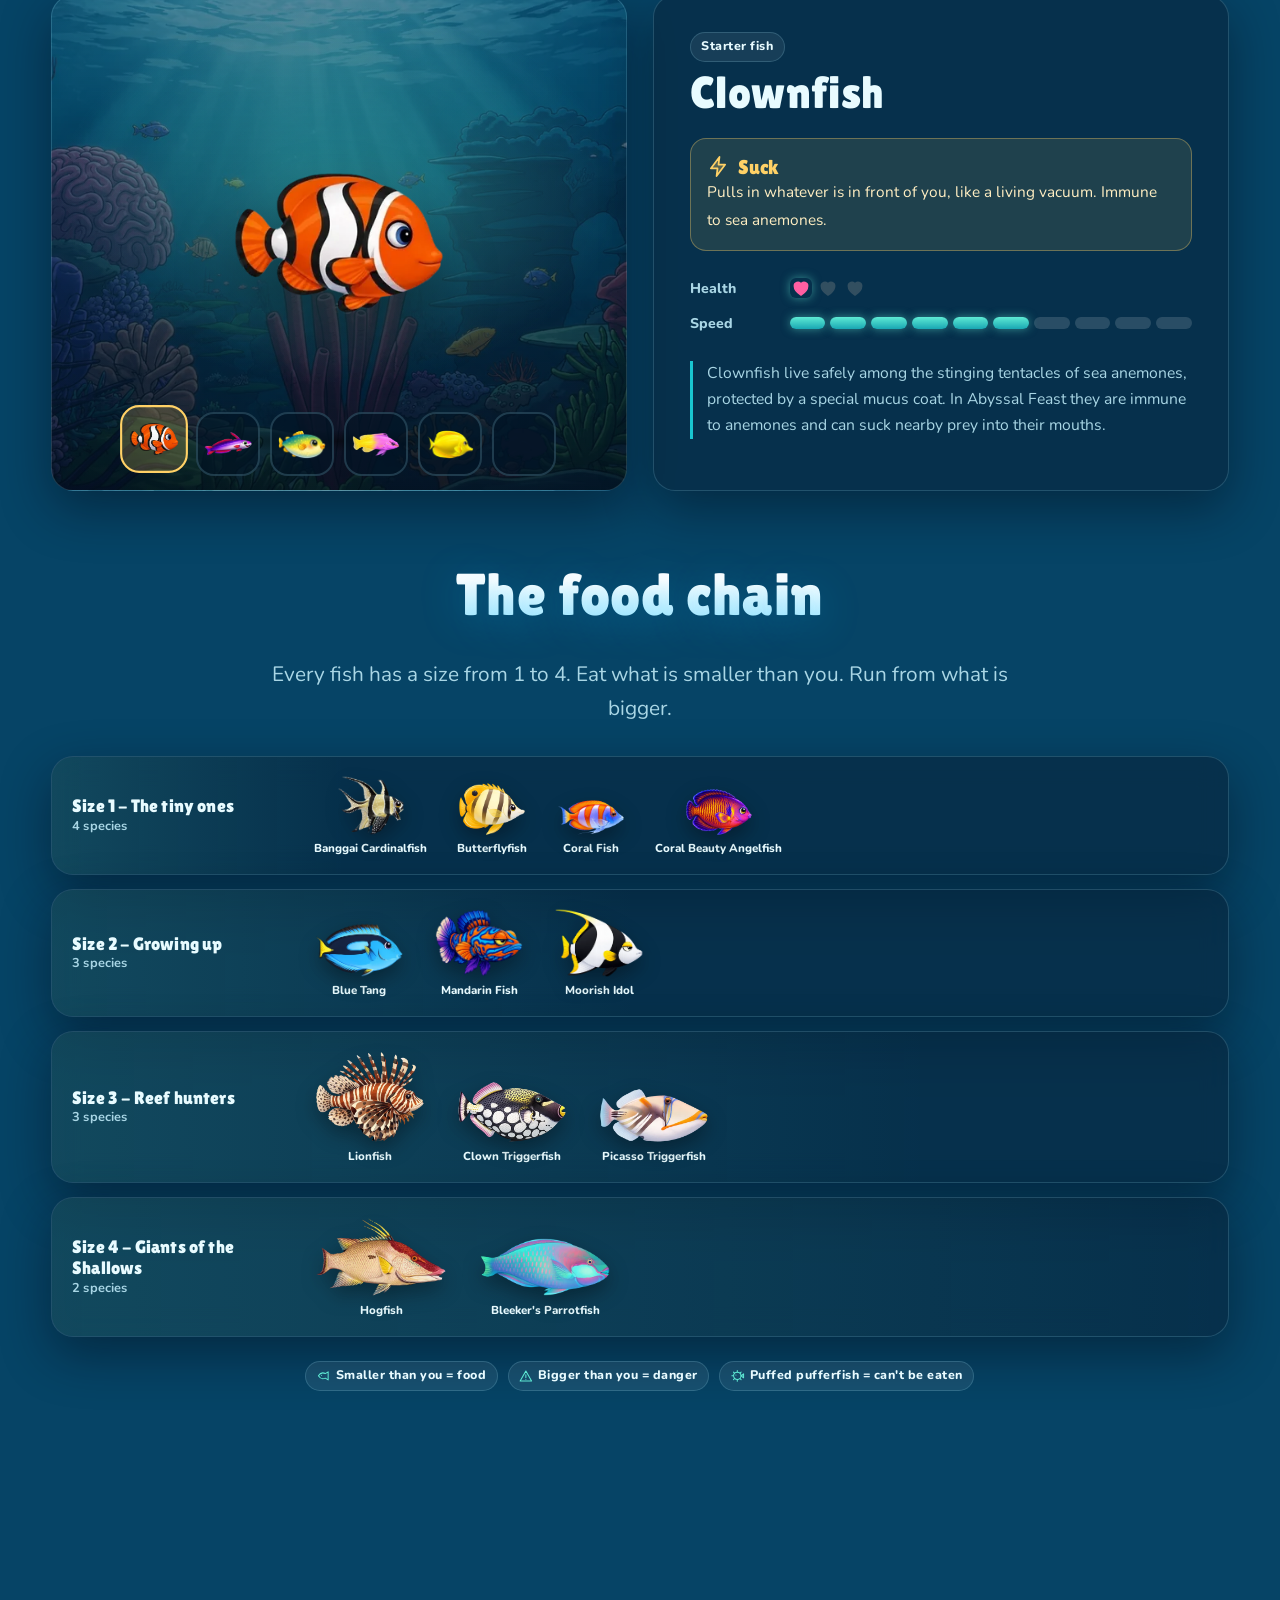
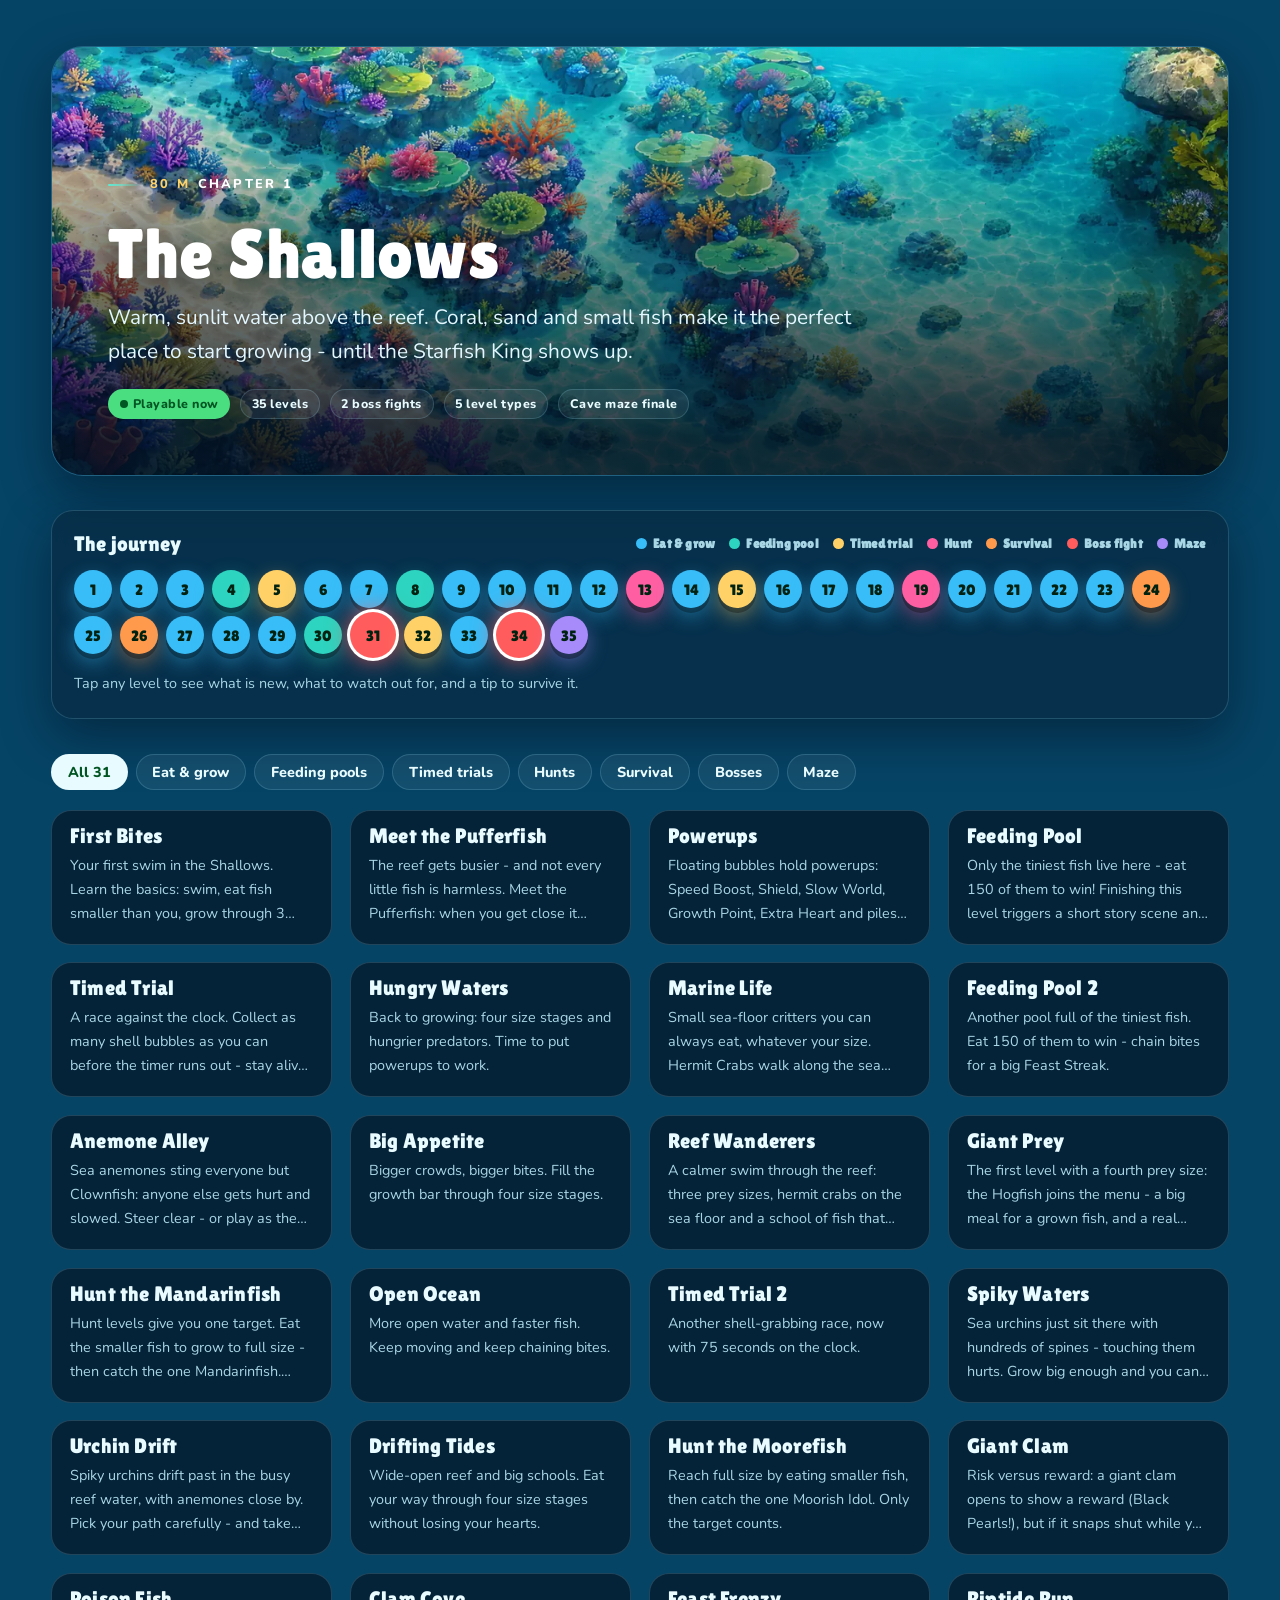
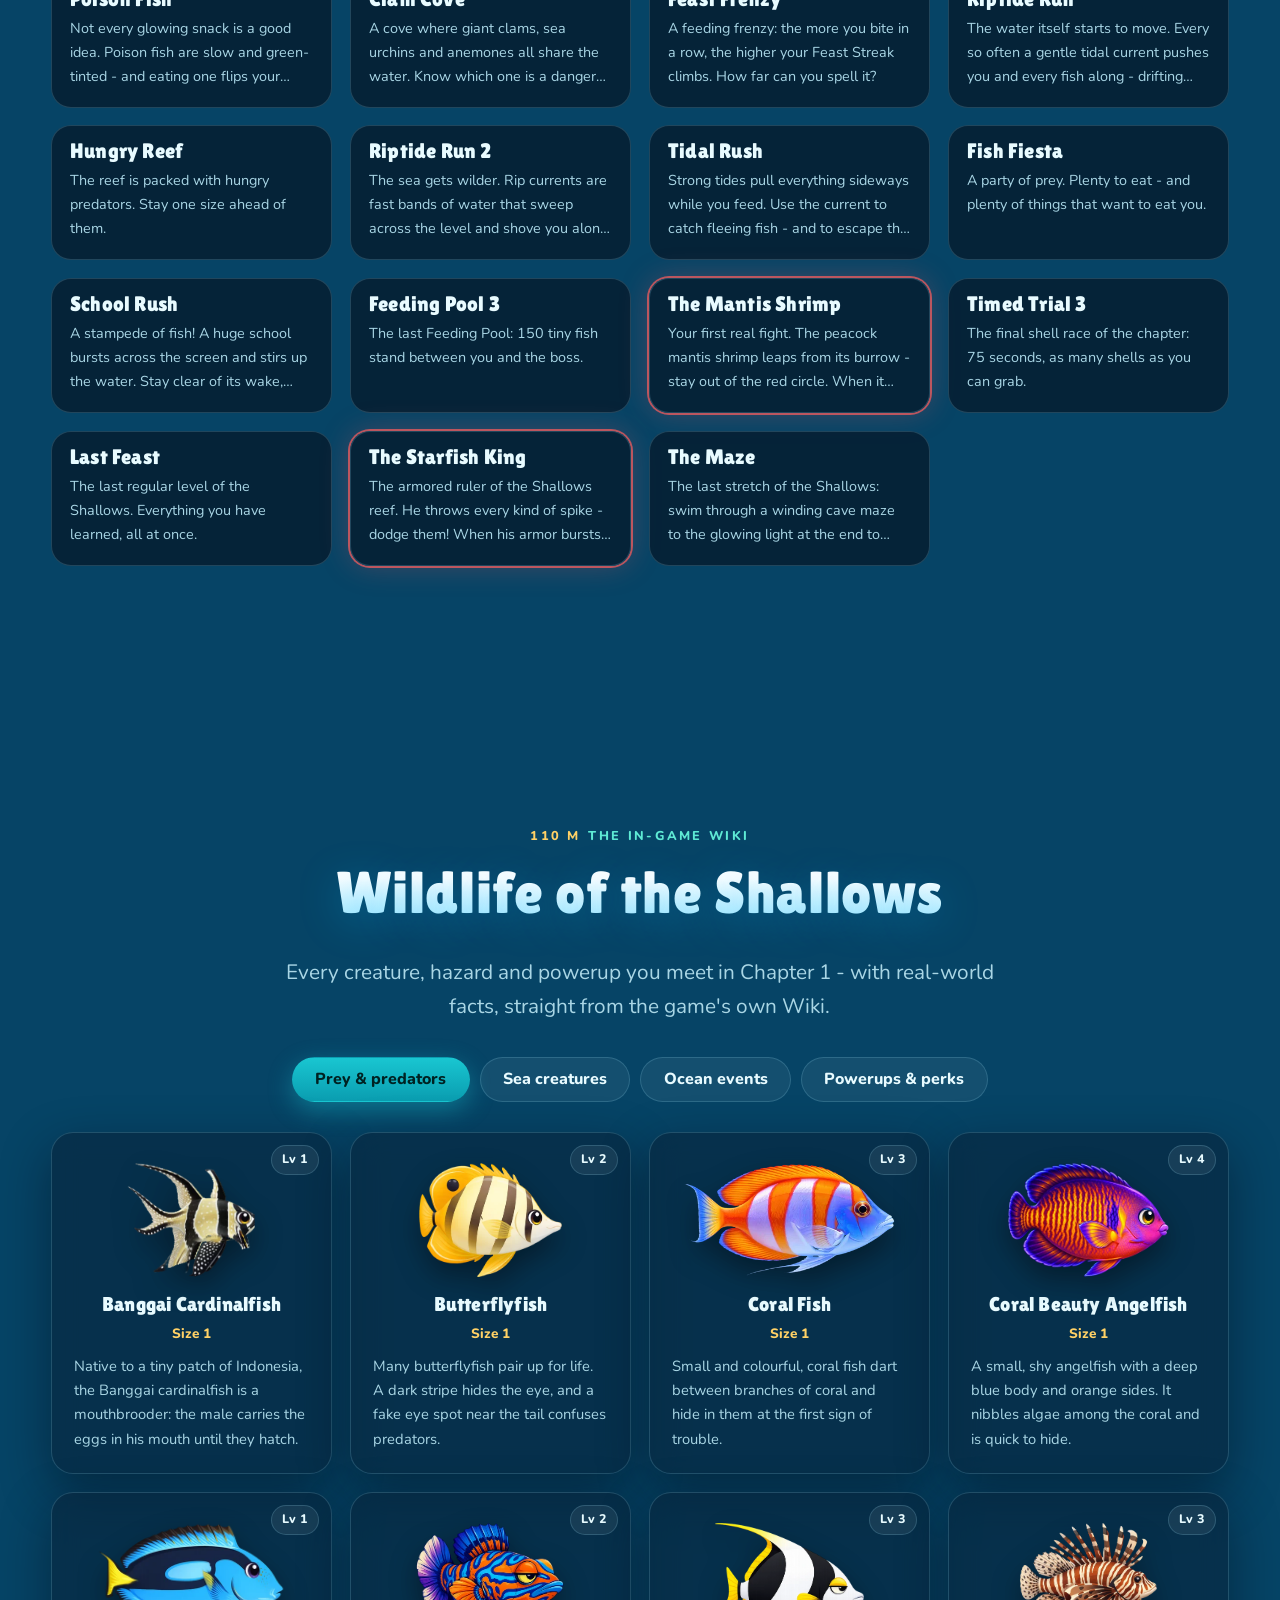
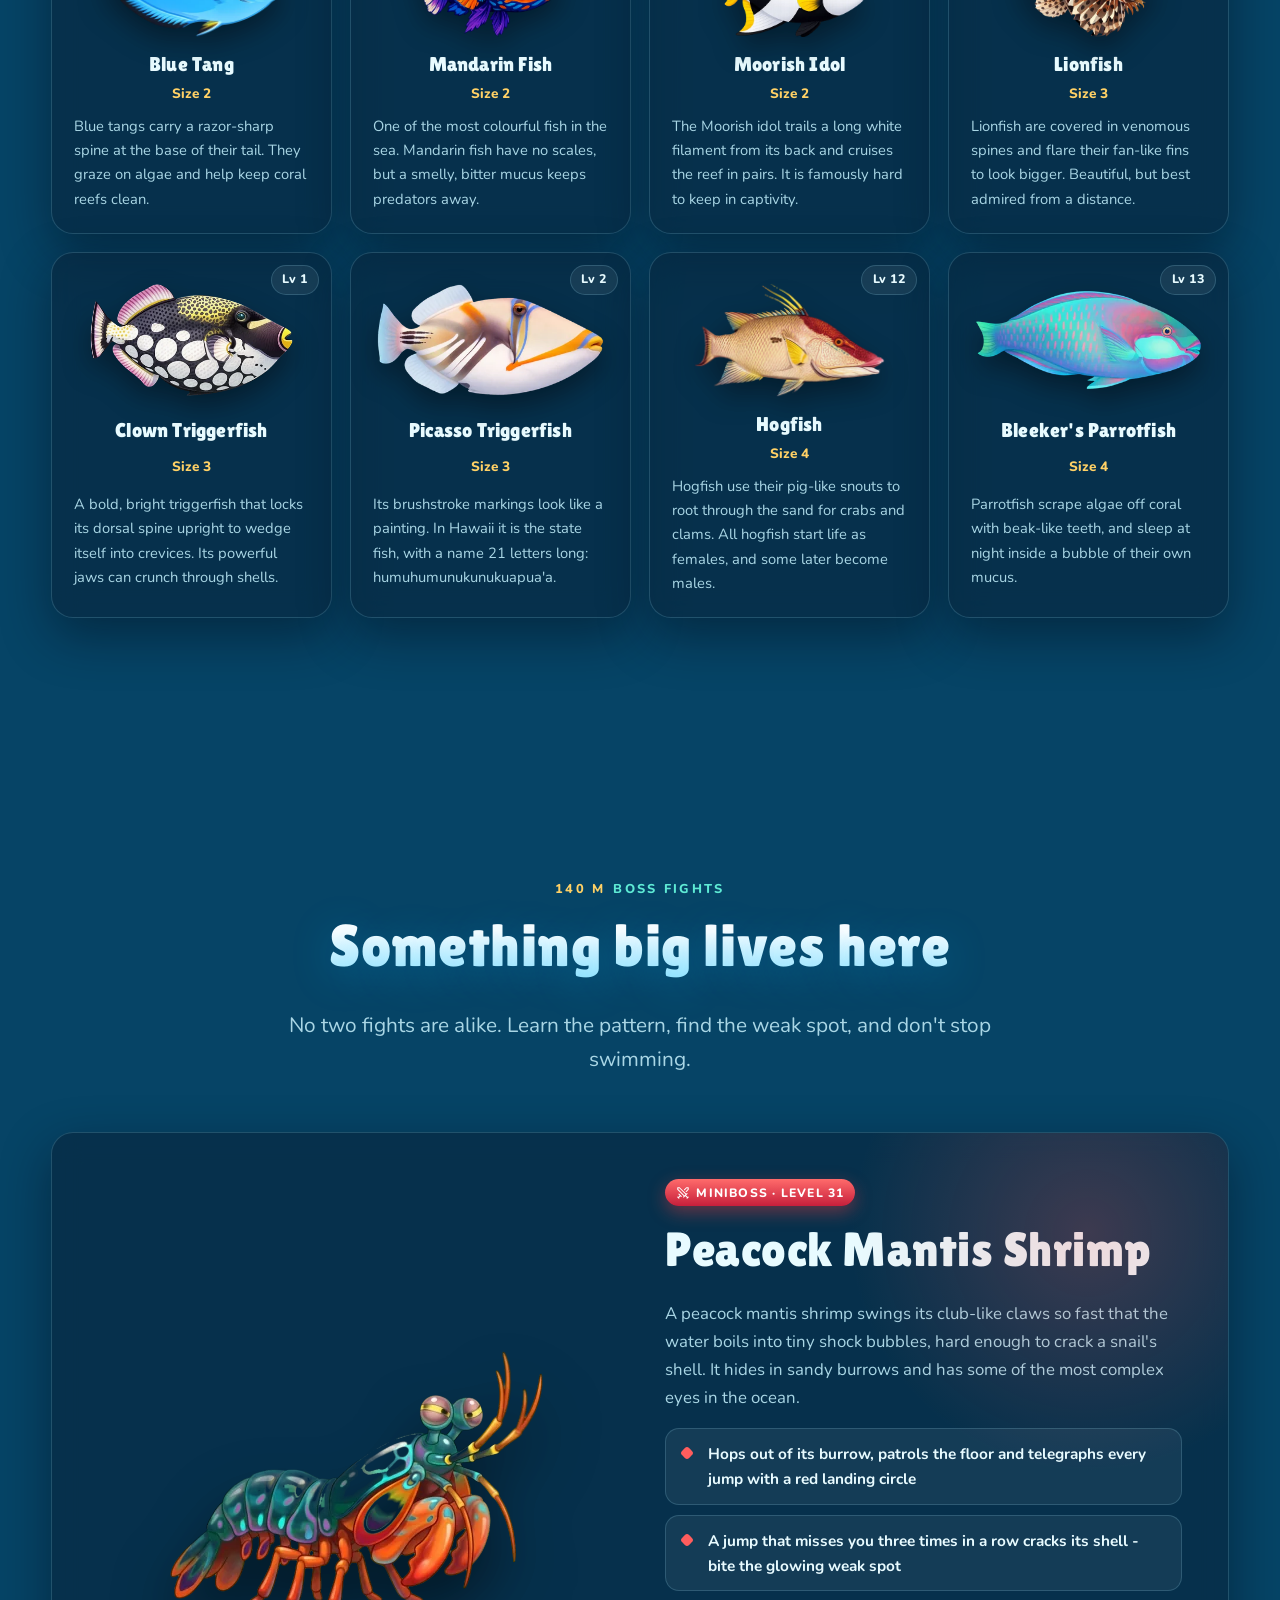
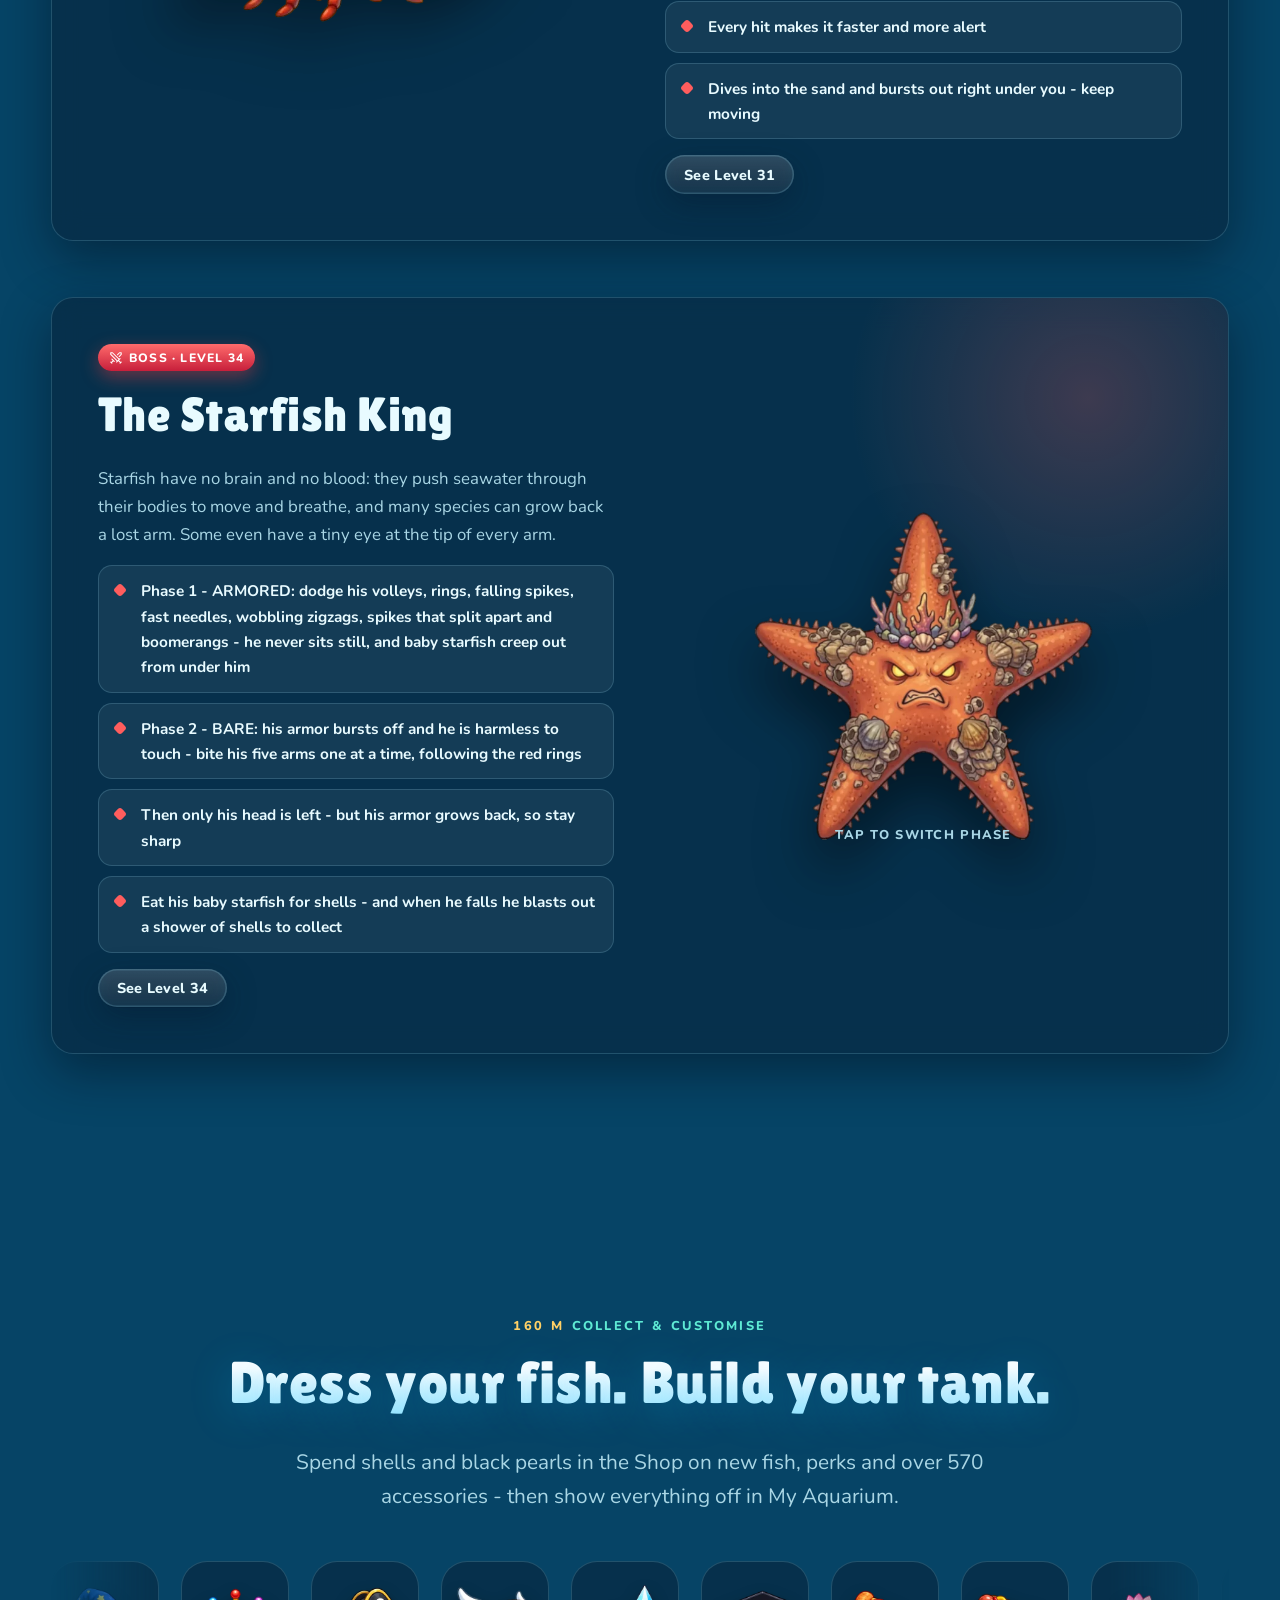
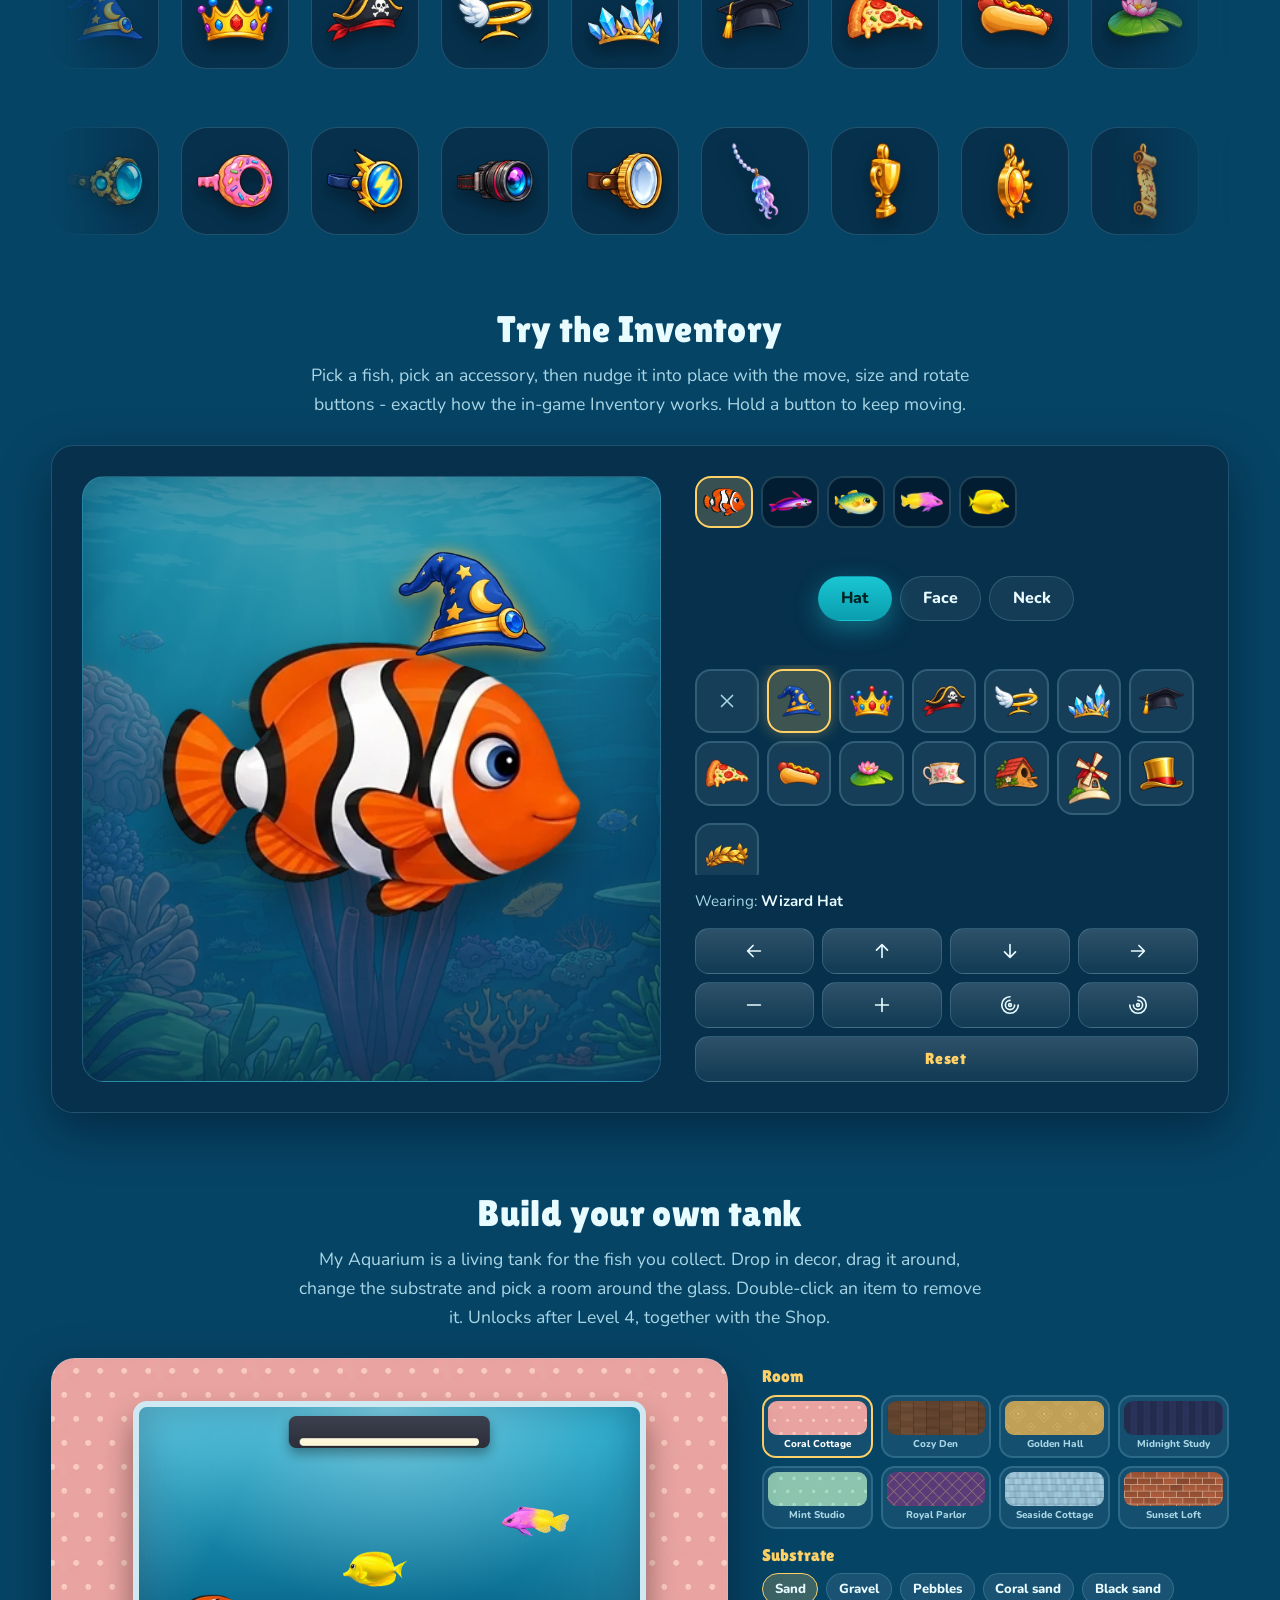
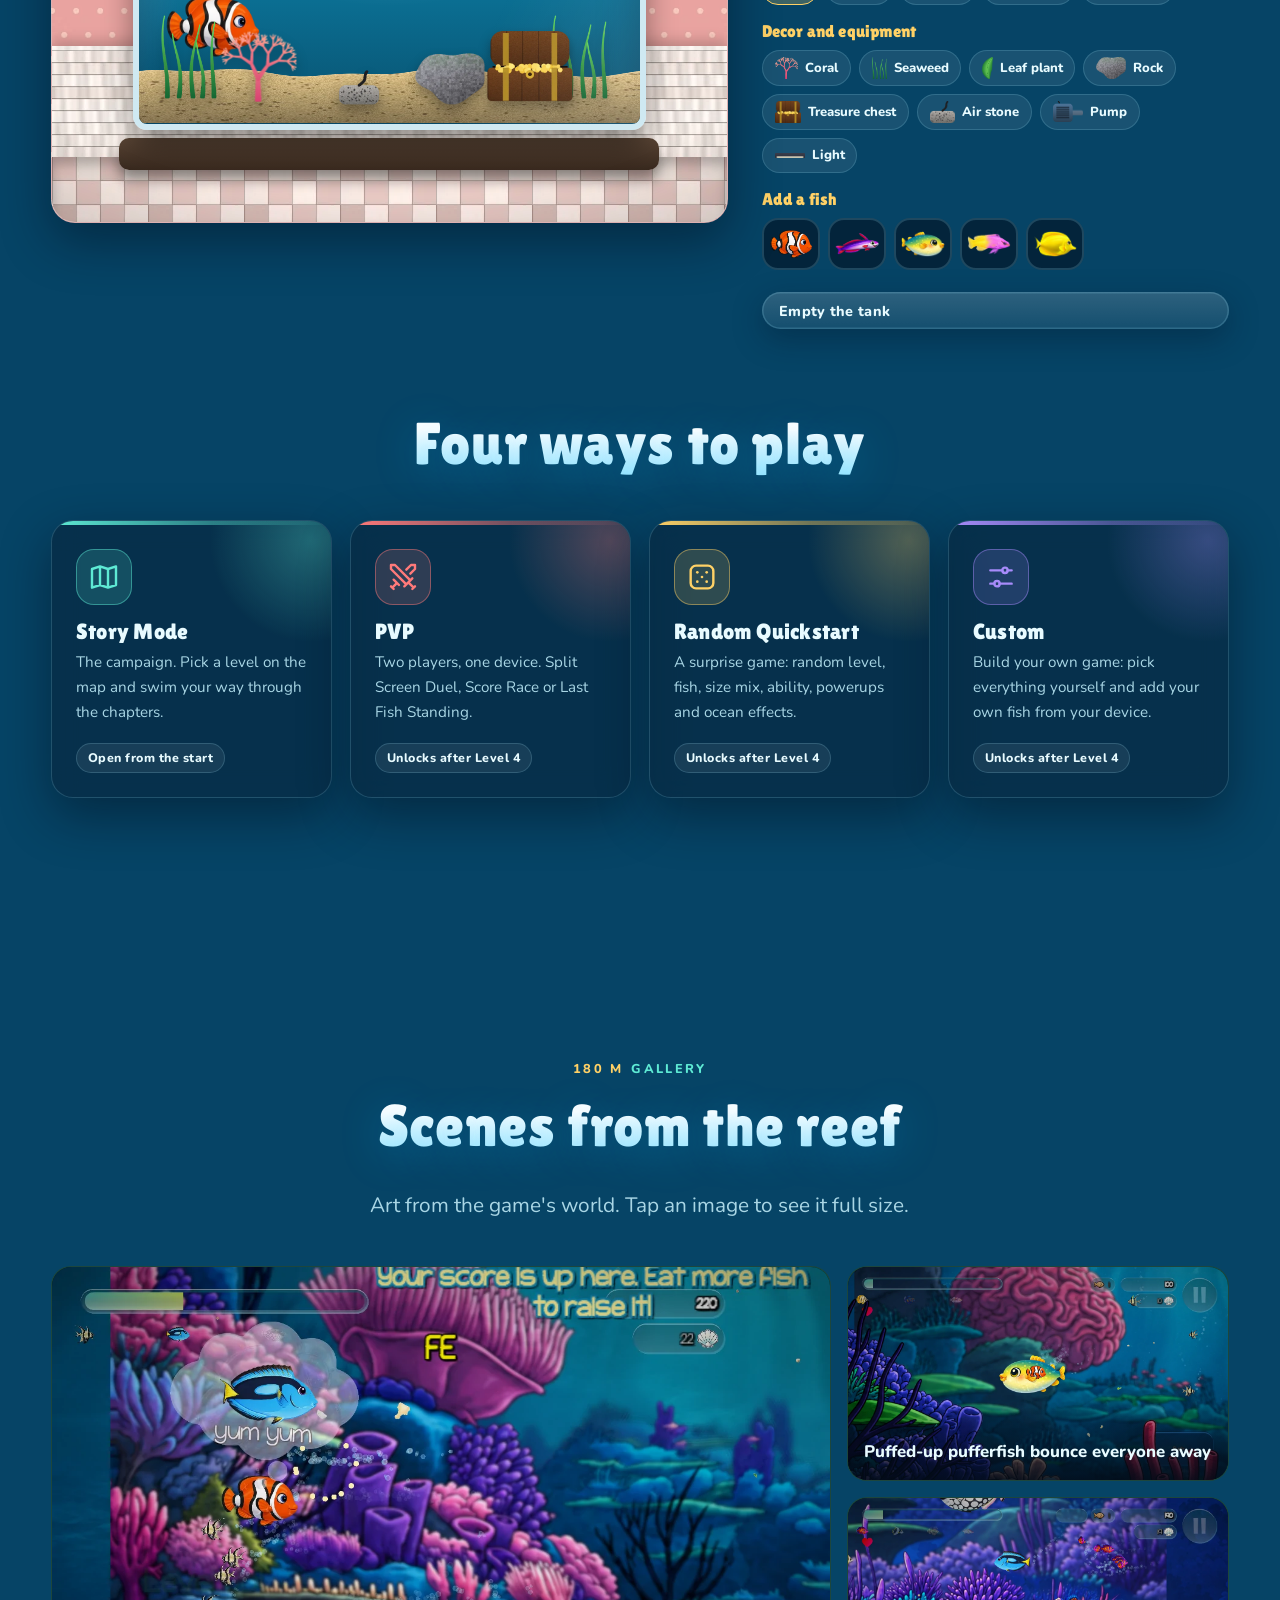
==== commit 604d6fbd: "Website: Android download is the primary hero button, Windows second; Google Play first in the downl" ====
--- a/index.html
+++ b/index.html
@@ -73,11 +73,12 @@
         <h1>Eat. Grow. <em>Rule the reef.</em></h1>
         <p class="lead">Start as a tiny clownfish in an ocean where everything is someone's lunch. Chomp smaller fish, outswim bigger ones, beat bosses and feast your way to the top of the food chain.</p>
         <div class="hero-actions">
-          <a class="btn" href="#get" id="hero-dl">Download the game</a>
+          <a class="btn" href="#get" id="hero-android">Download for Android</a>
+          <a class="btn ghost" href="#get" id="hero-dl">Download for Windows</a>
           <a class="btn ghost" href="#fish">Meet the fish</a>
         </div>
         <div class="pills">
-          <span class="chip" data-ic="gamepad">Windows</span><span class="chip" data-ic="phone">Android</span><span class="chip" data-ic="star">iOS &amp; Steam soon</span><span class="chip" data-ic="wifioff">Plays offline</span><span class="chip" data-ic="ban">No ads</span><span class="chip" data-ic="shield">No accounts</span>
+          <span class="chip" data-ic="phone">Android</span><span class="chip" data-ic="gamepad">Windows</span><span class="chip" data-ic="star">iOS &amp; Steam soon</span><span class="chip" data-ic="wifioff">Plays offline</span><span class="chip" data-ic="ban">No ads</span><span class="chip" data-ic="shield">No accounts</span>
         </div>
       </div>
       <div class="scrollcue" aria-hidden="true"></div>
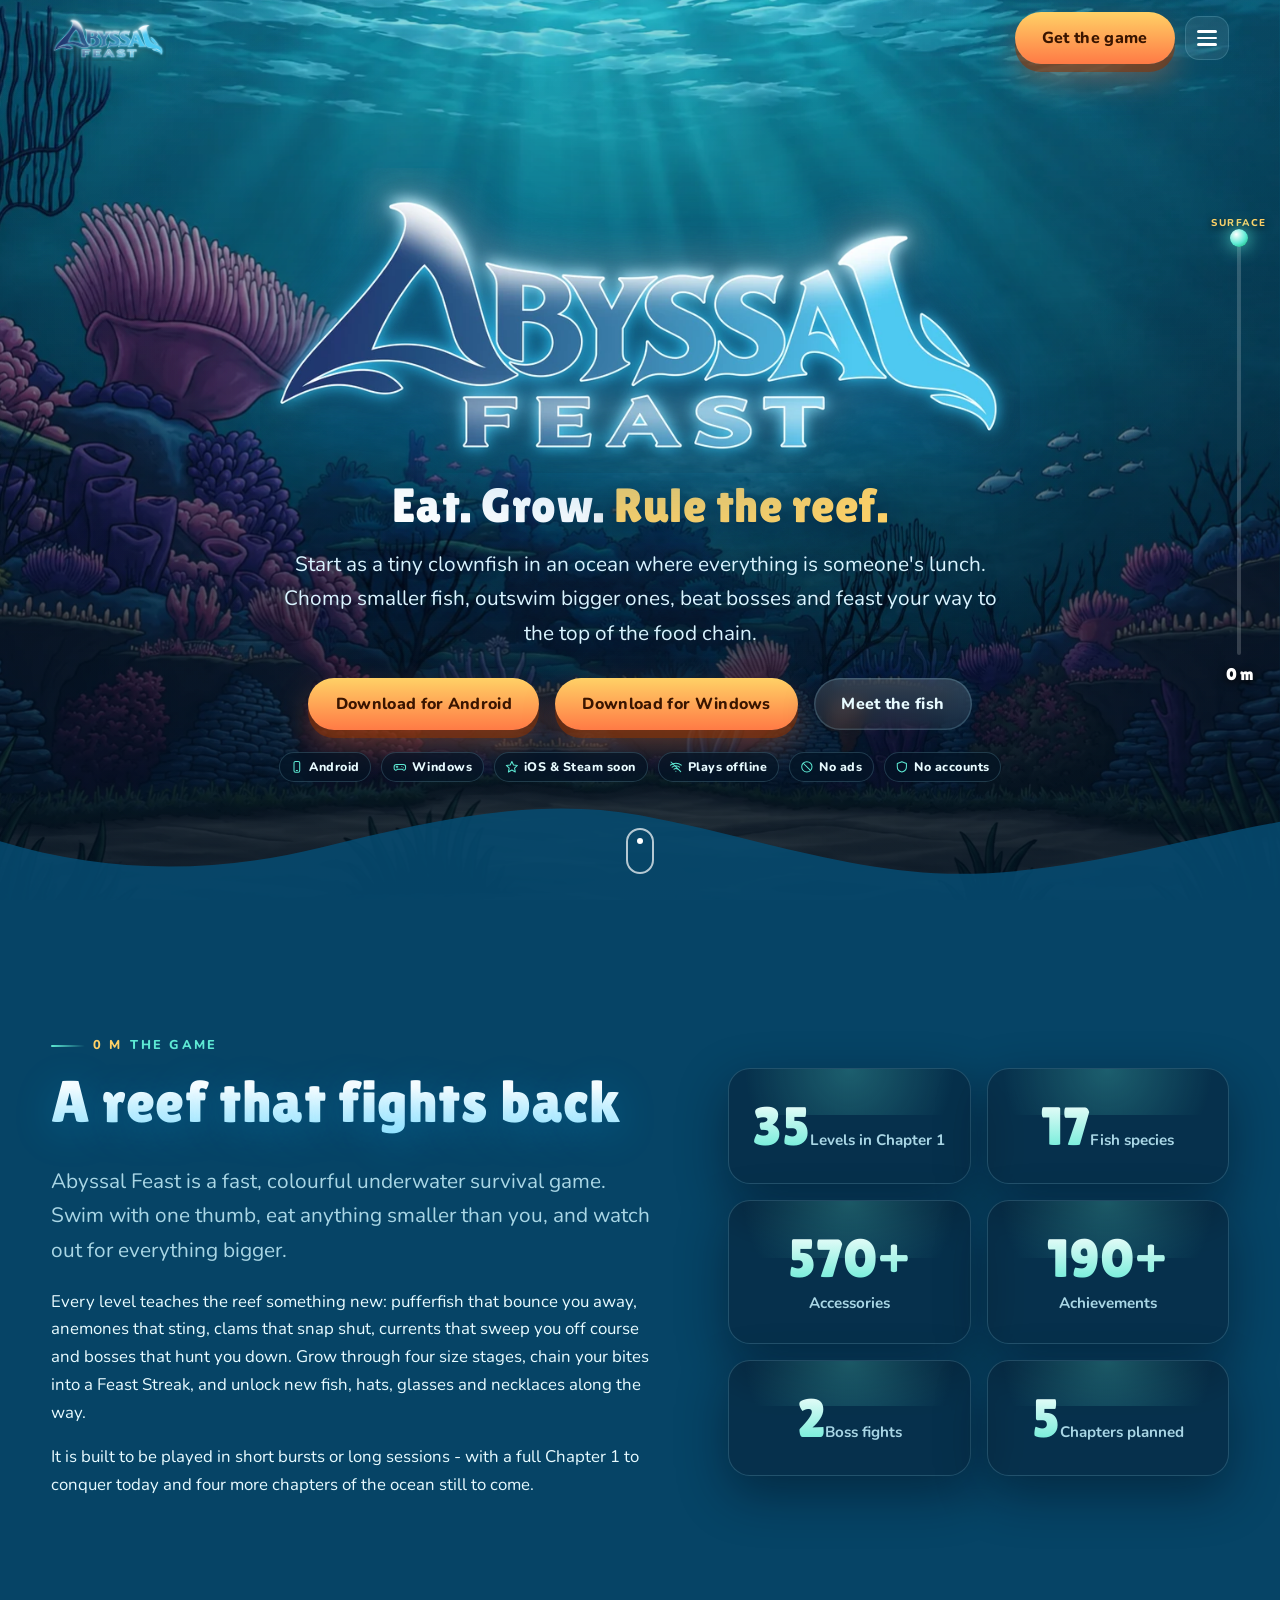
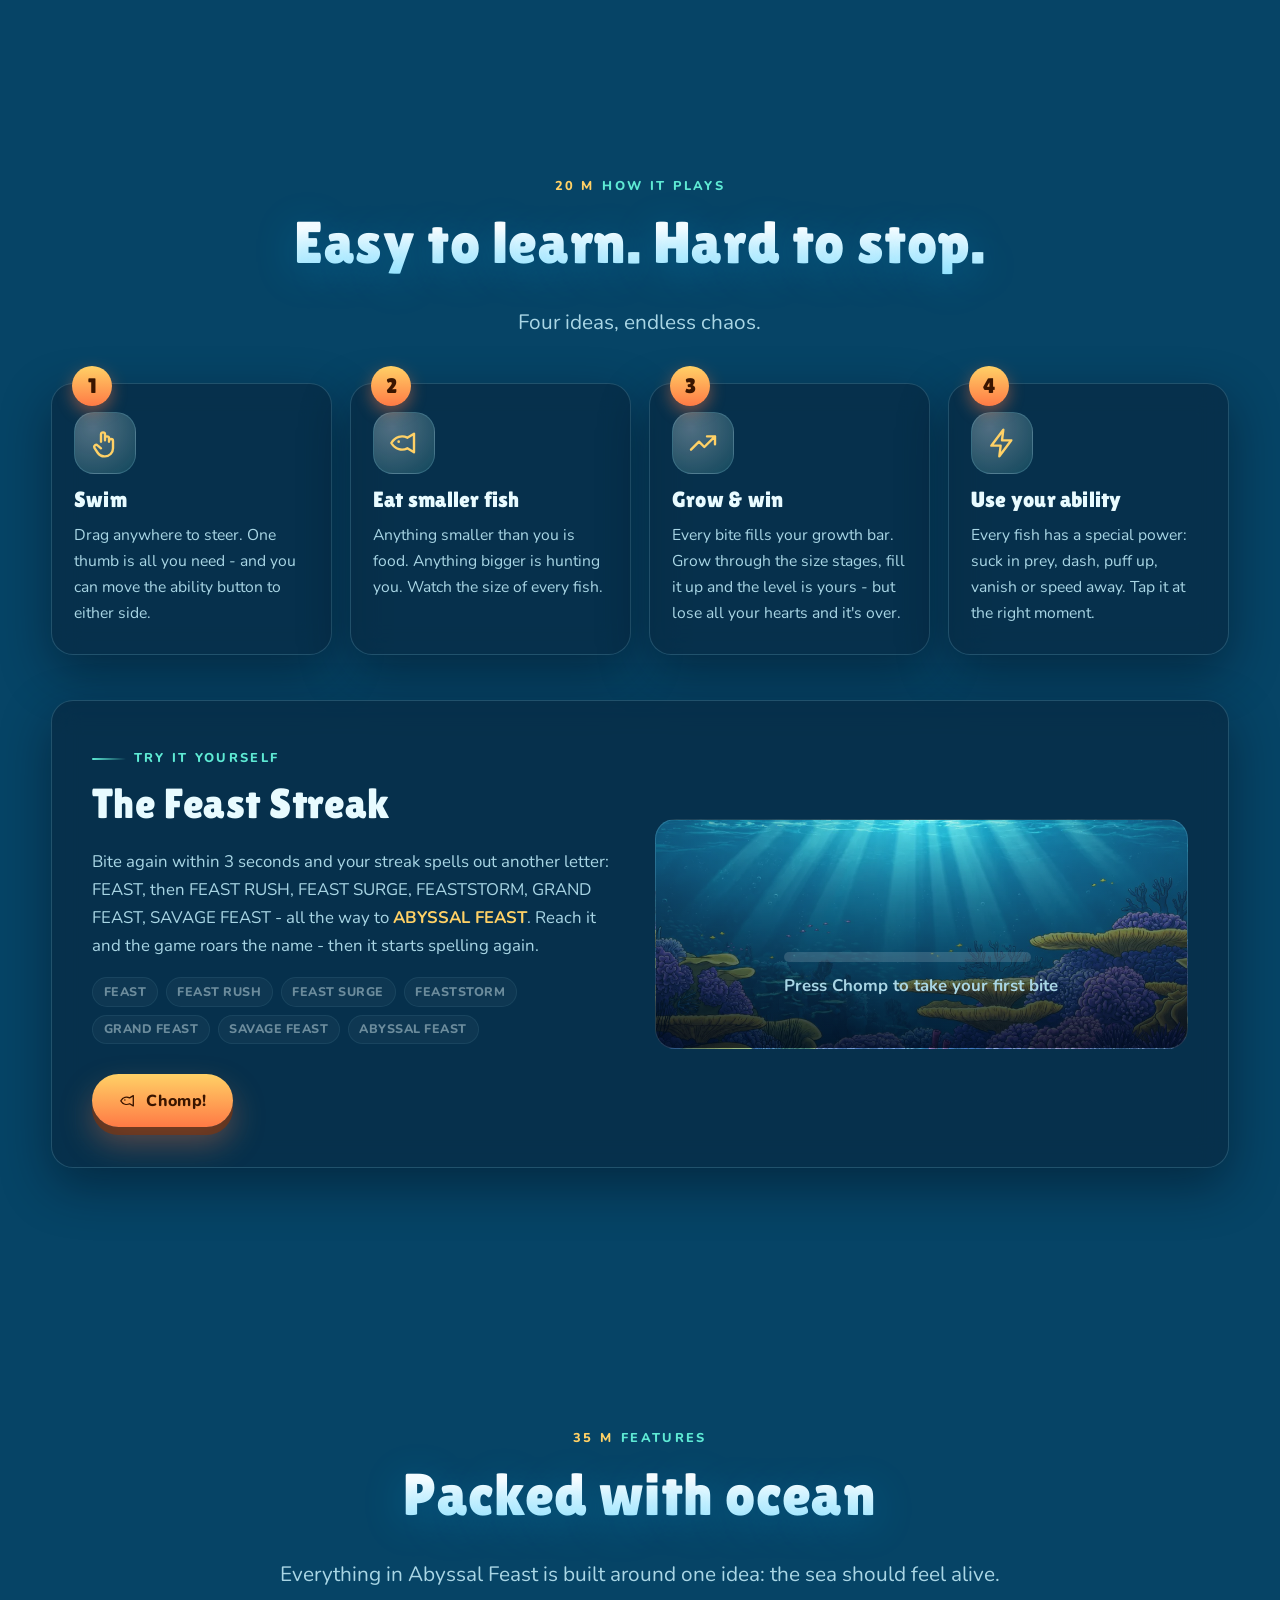
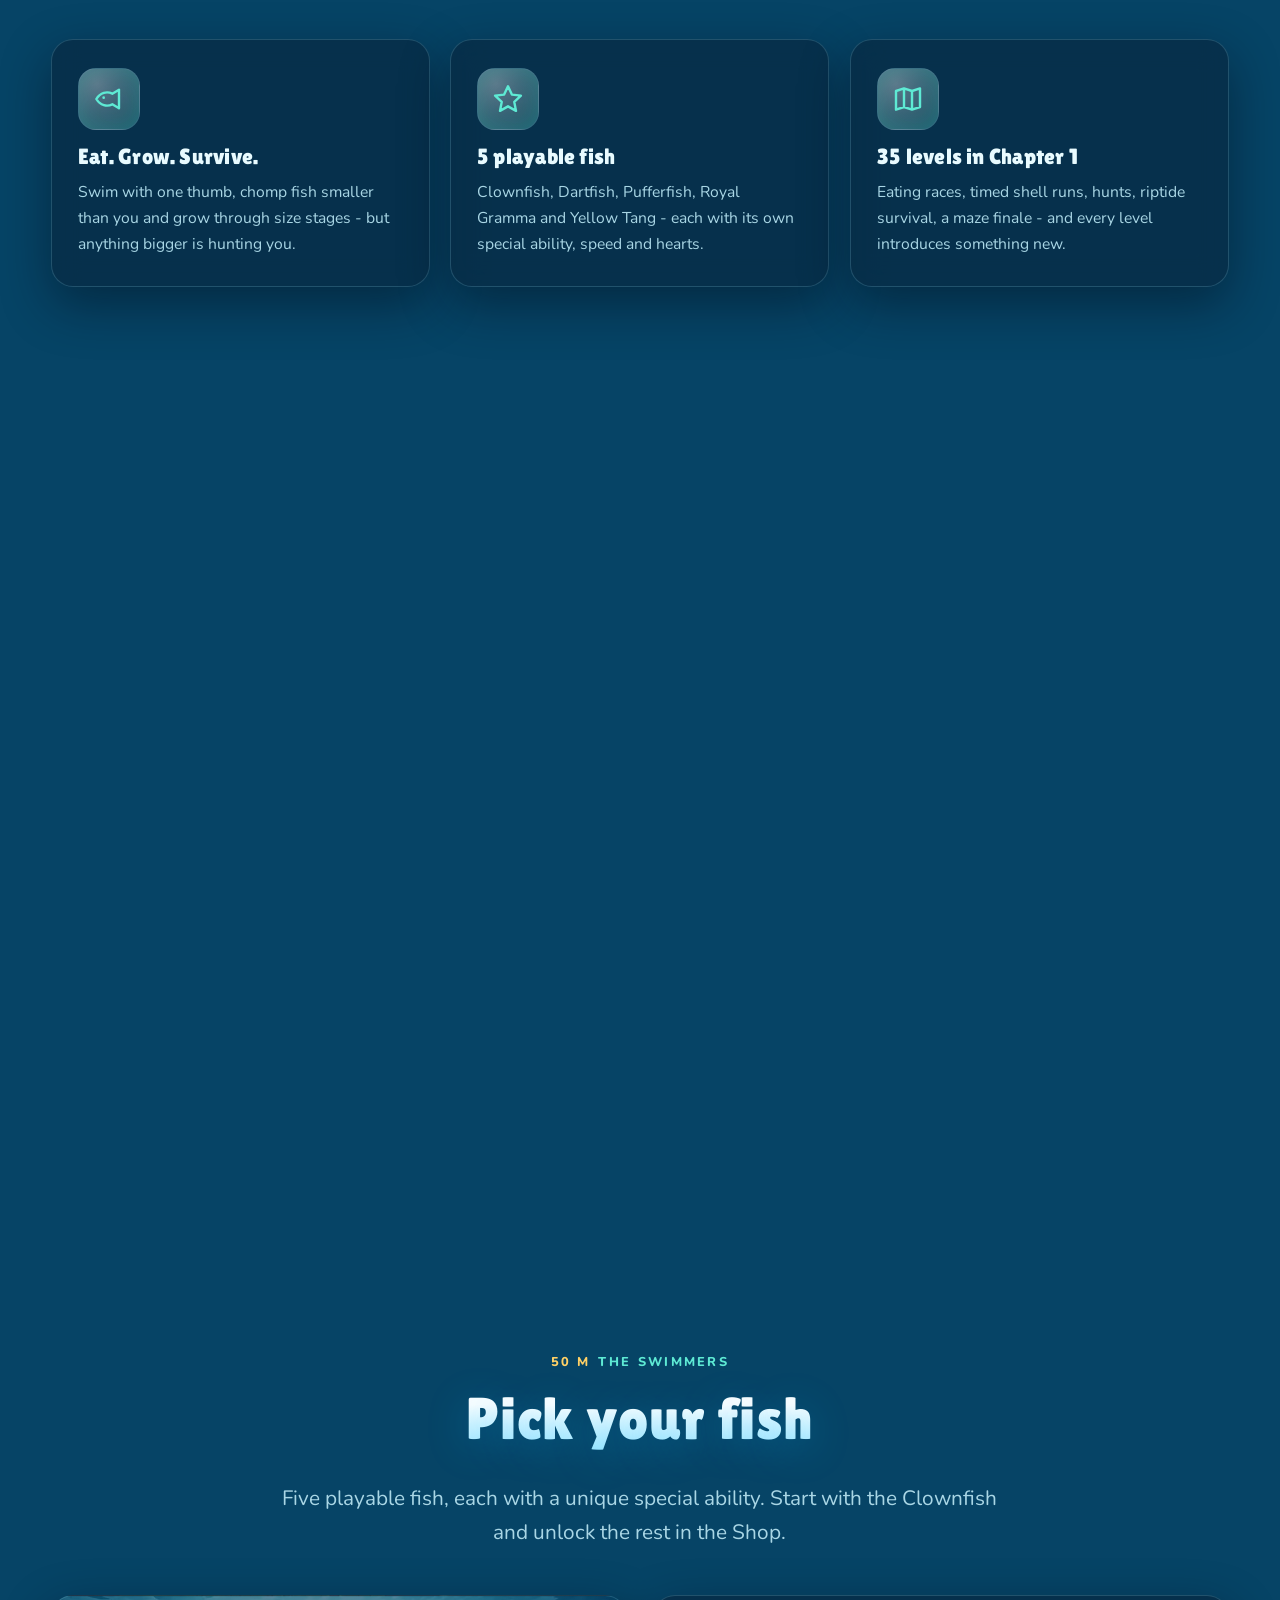
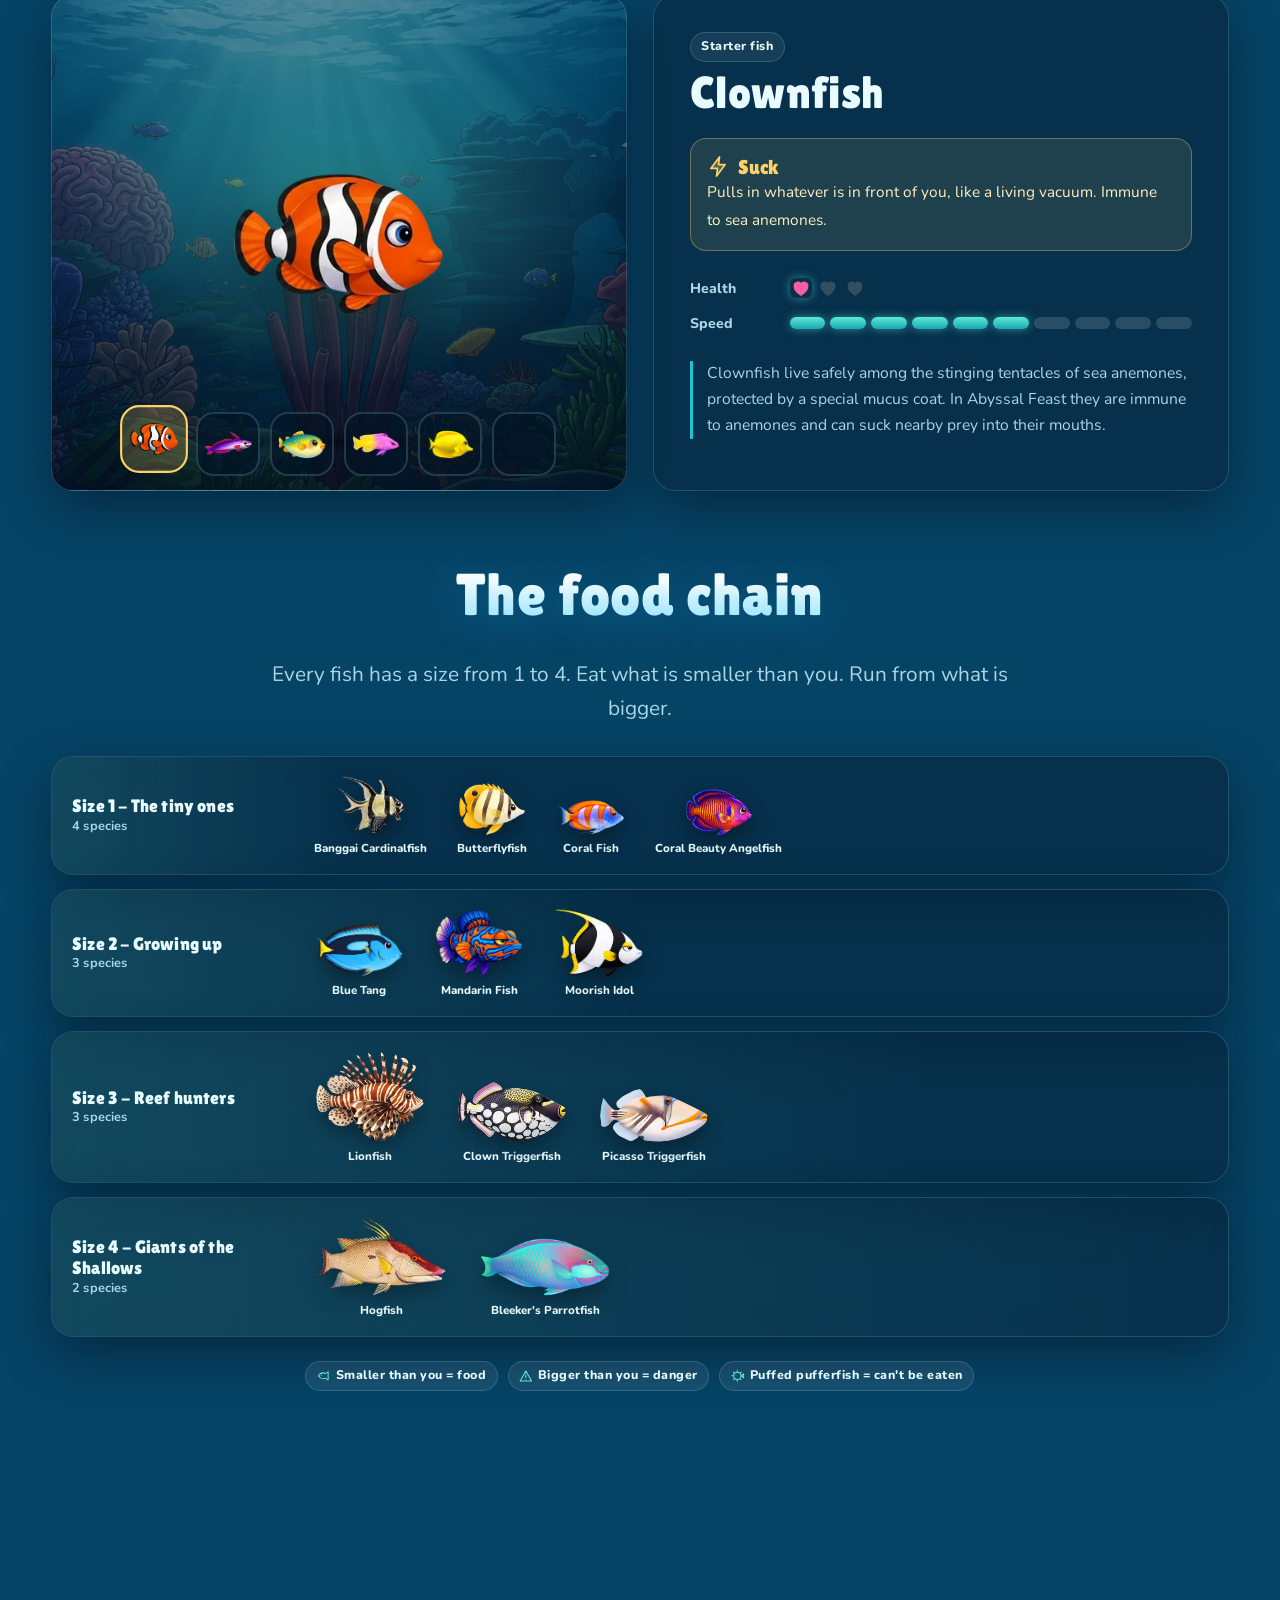
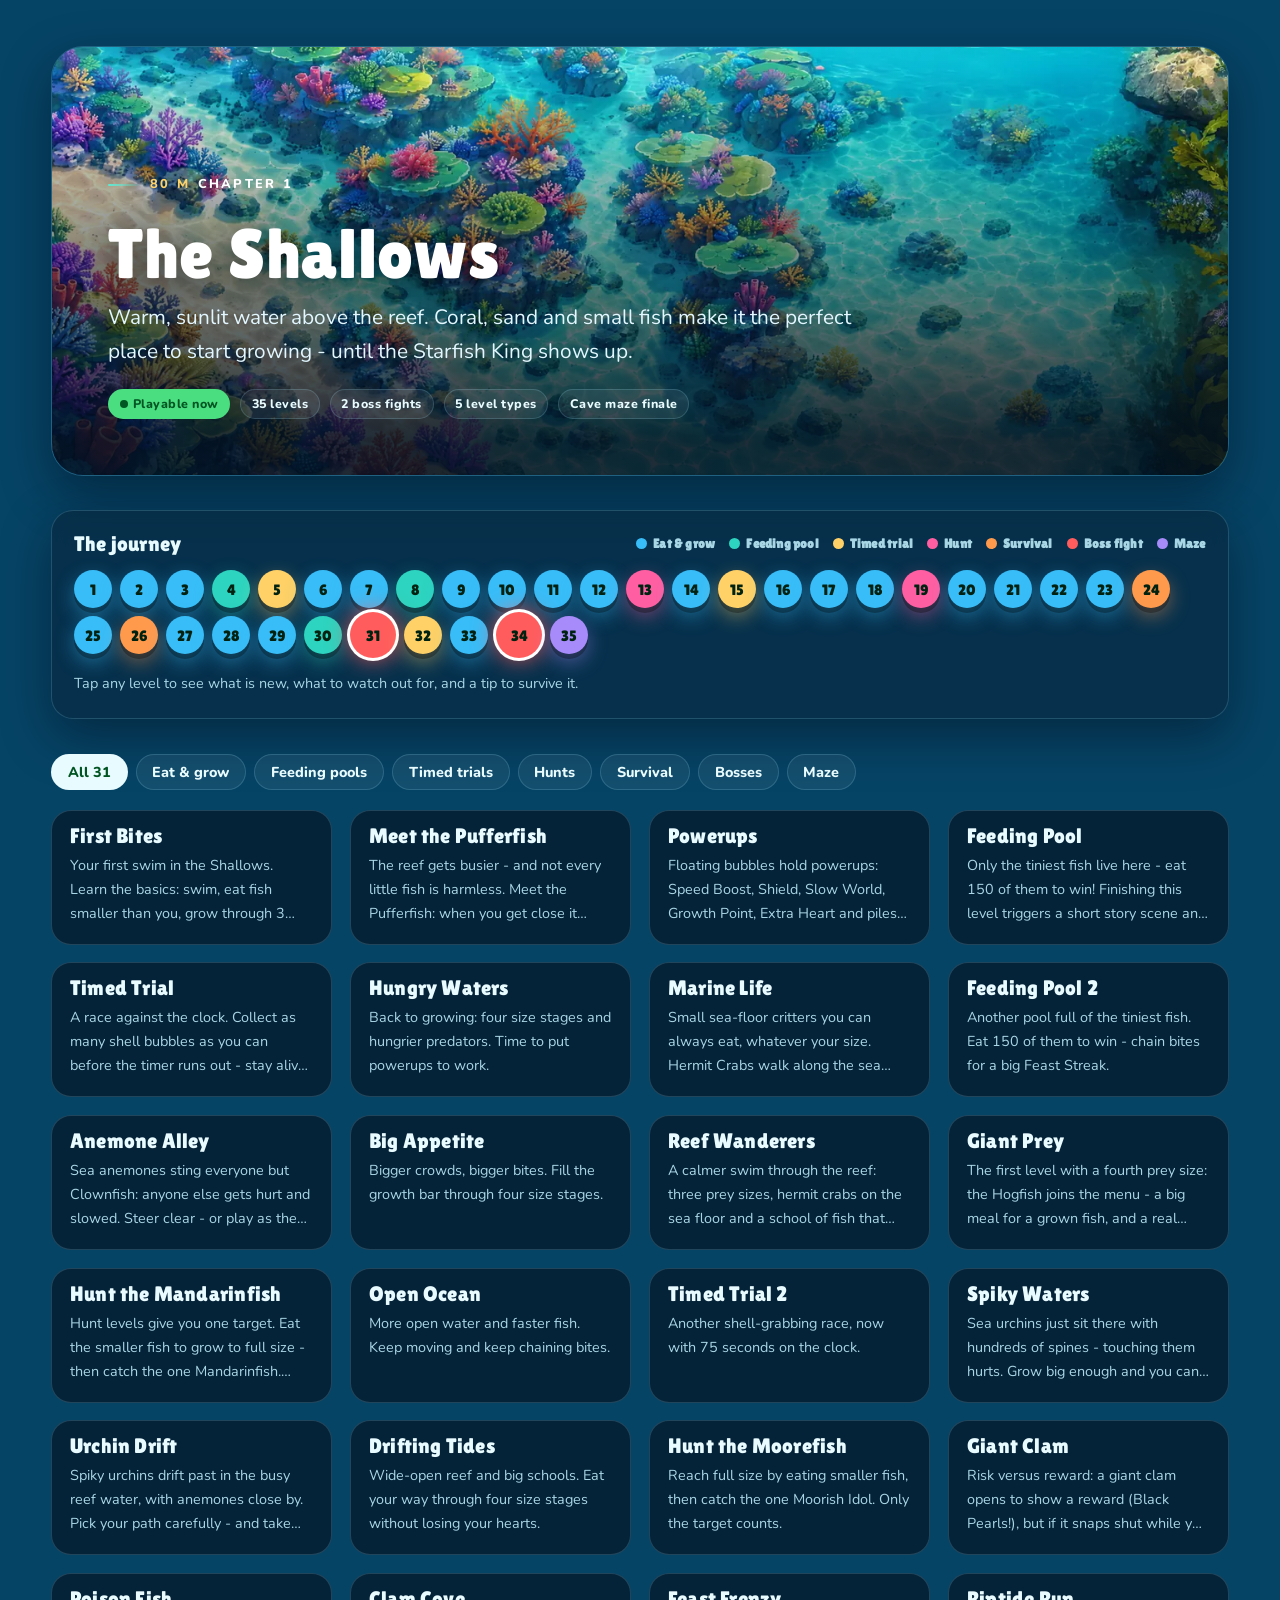
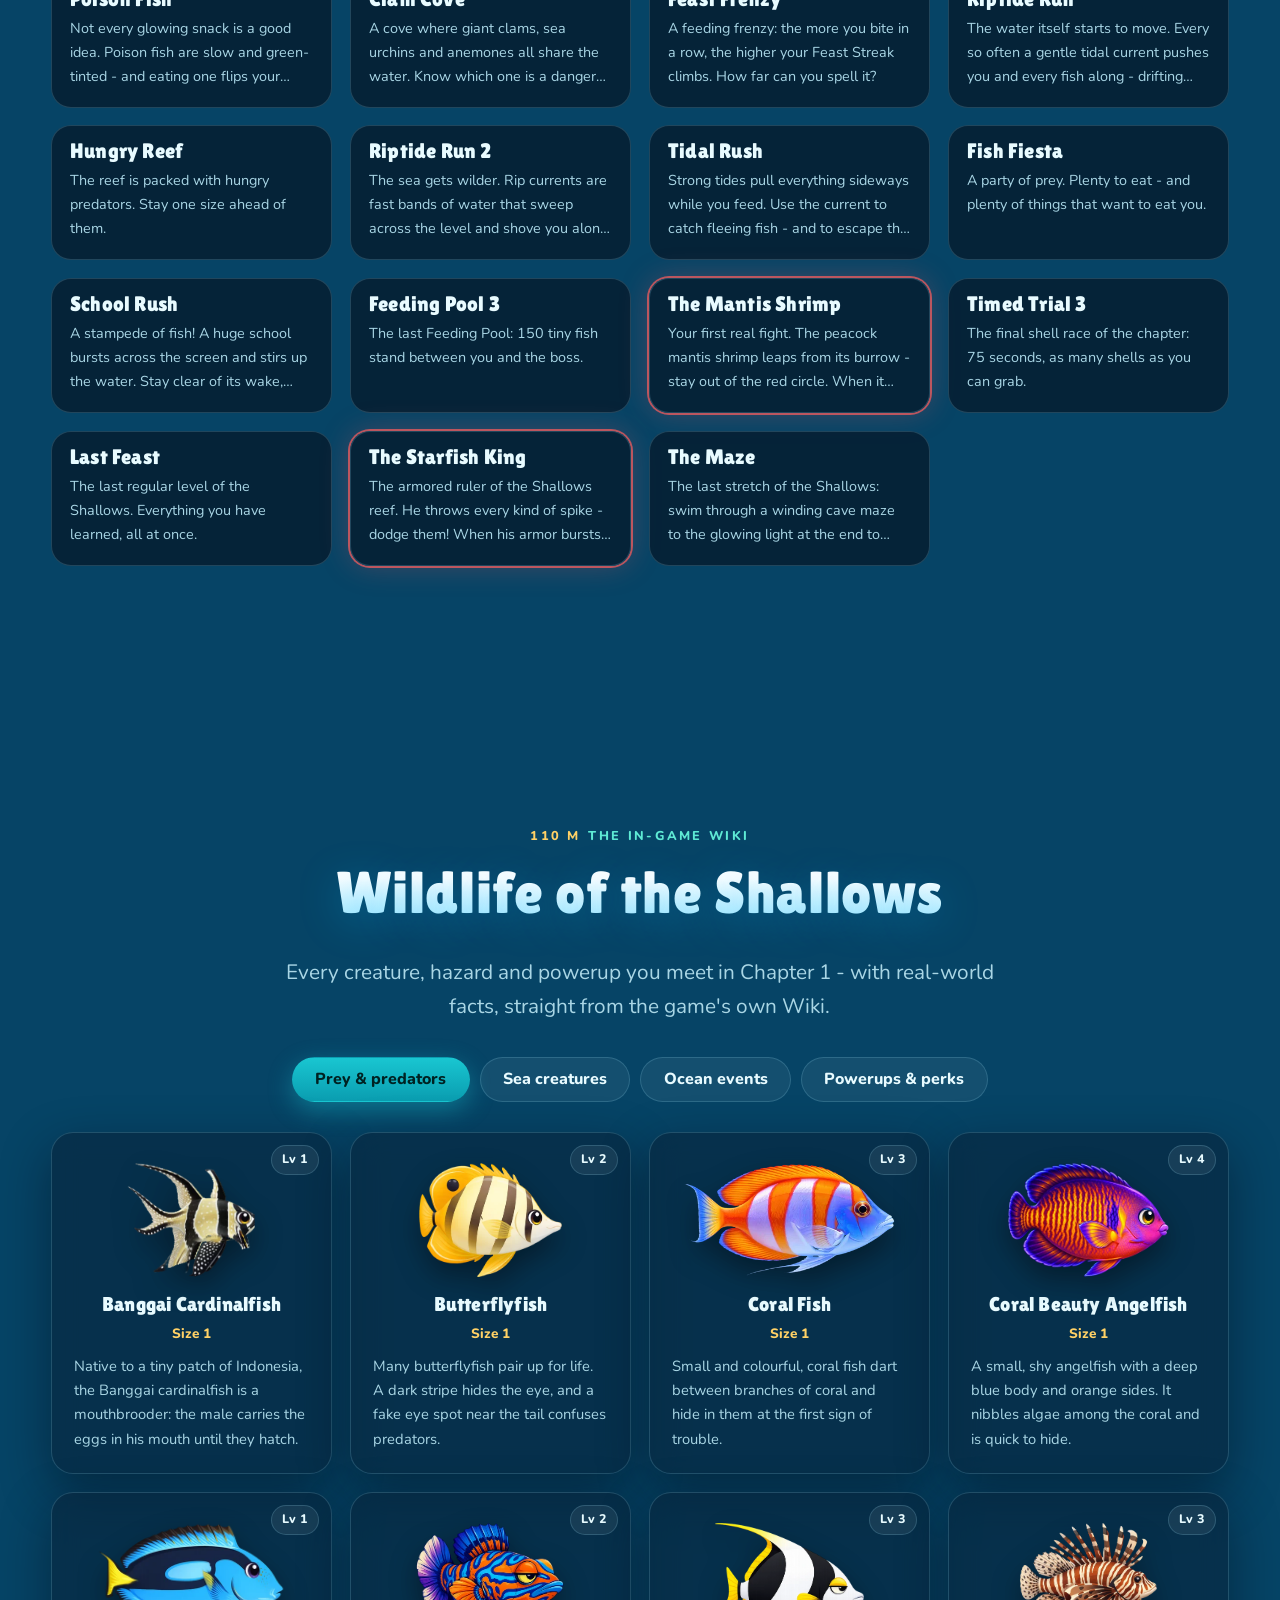
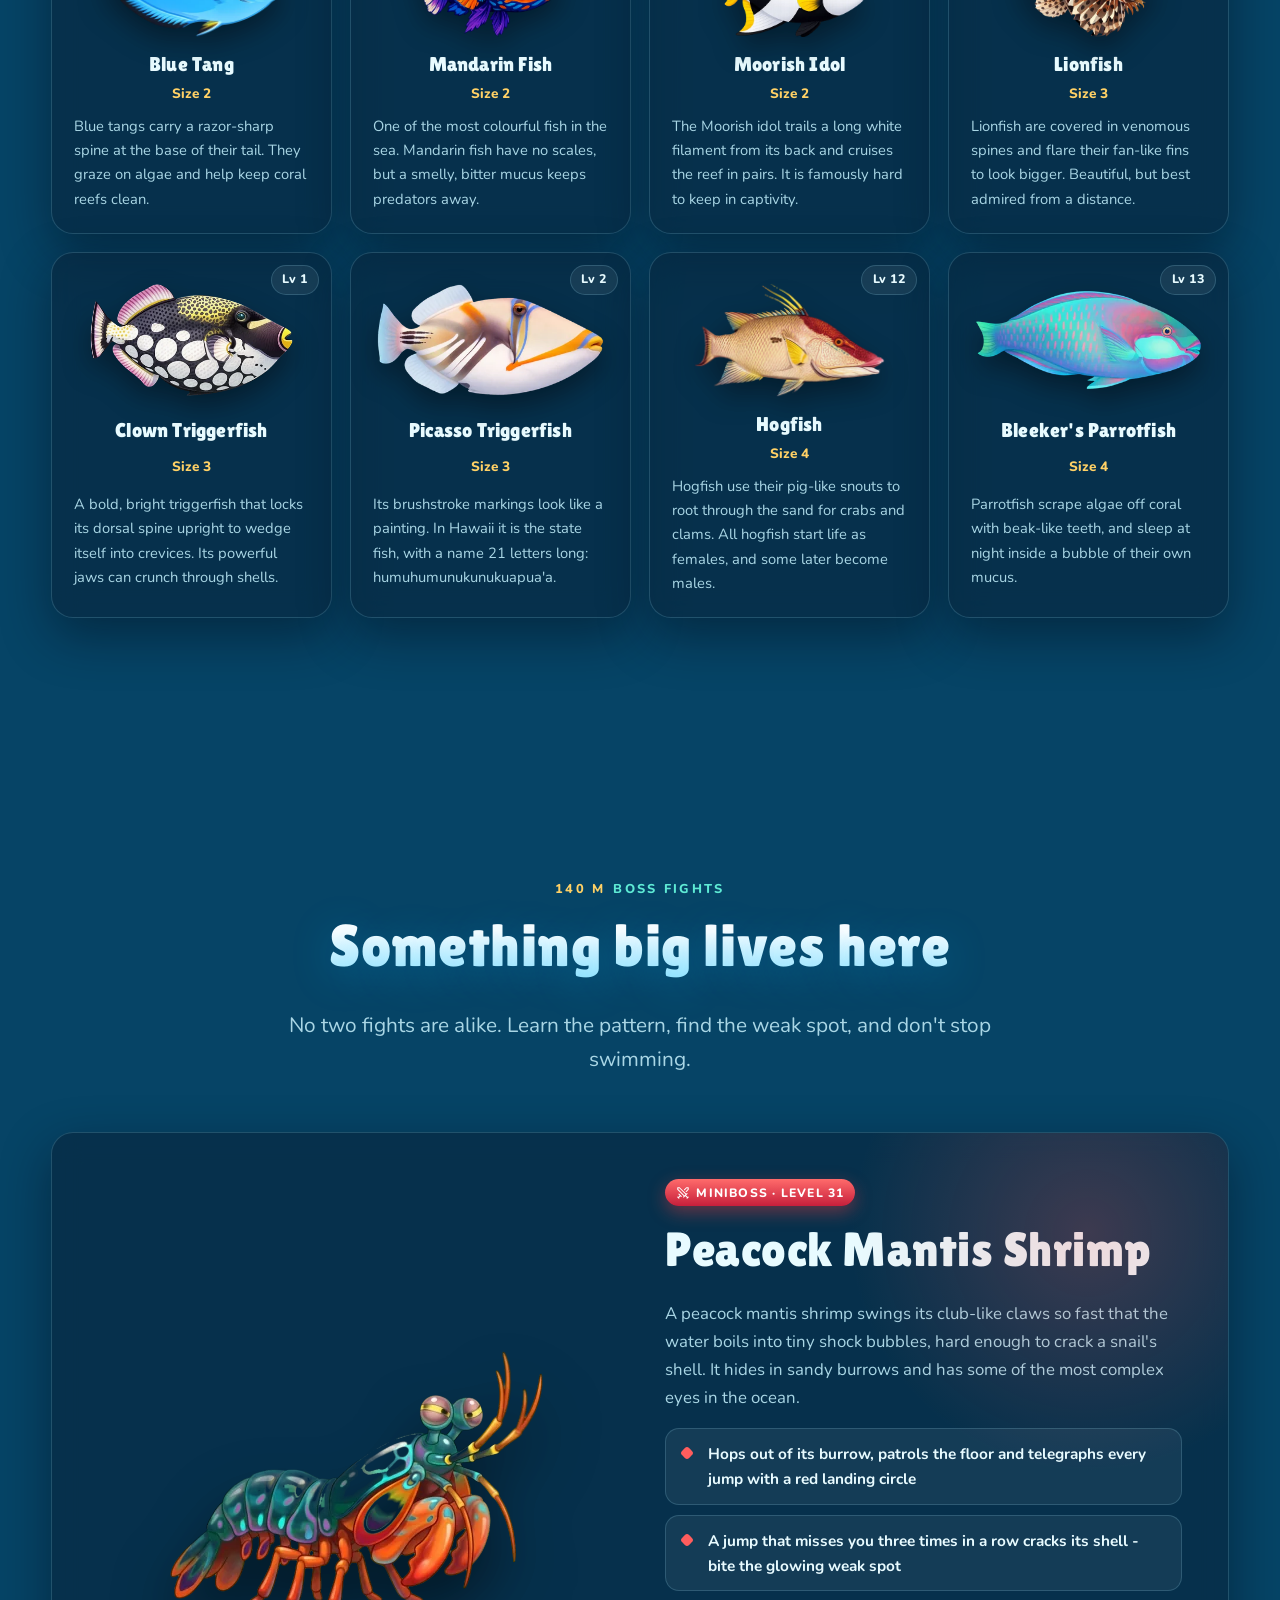
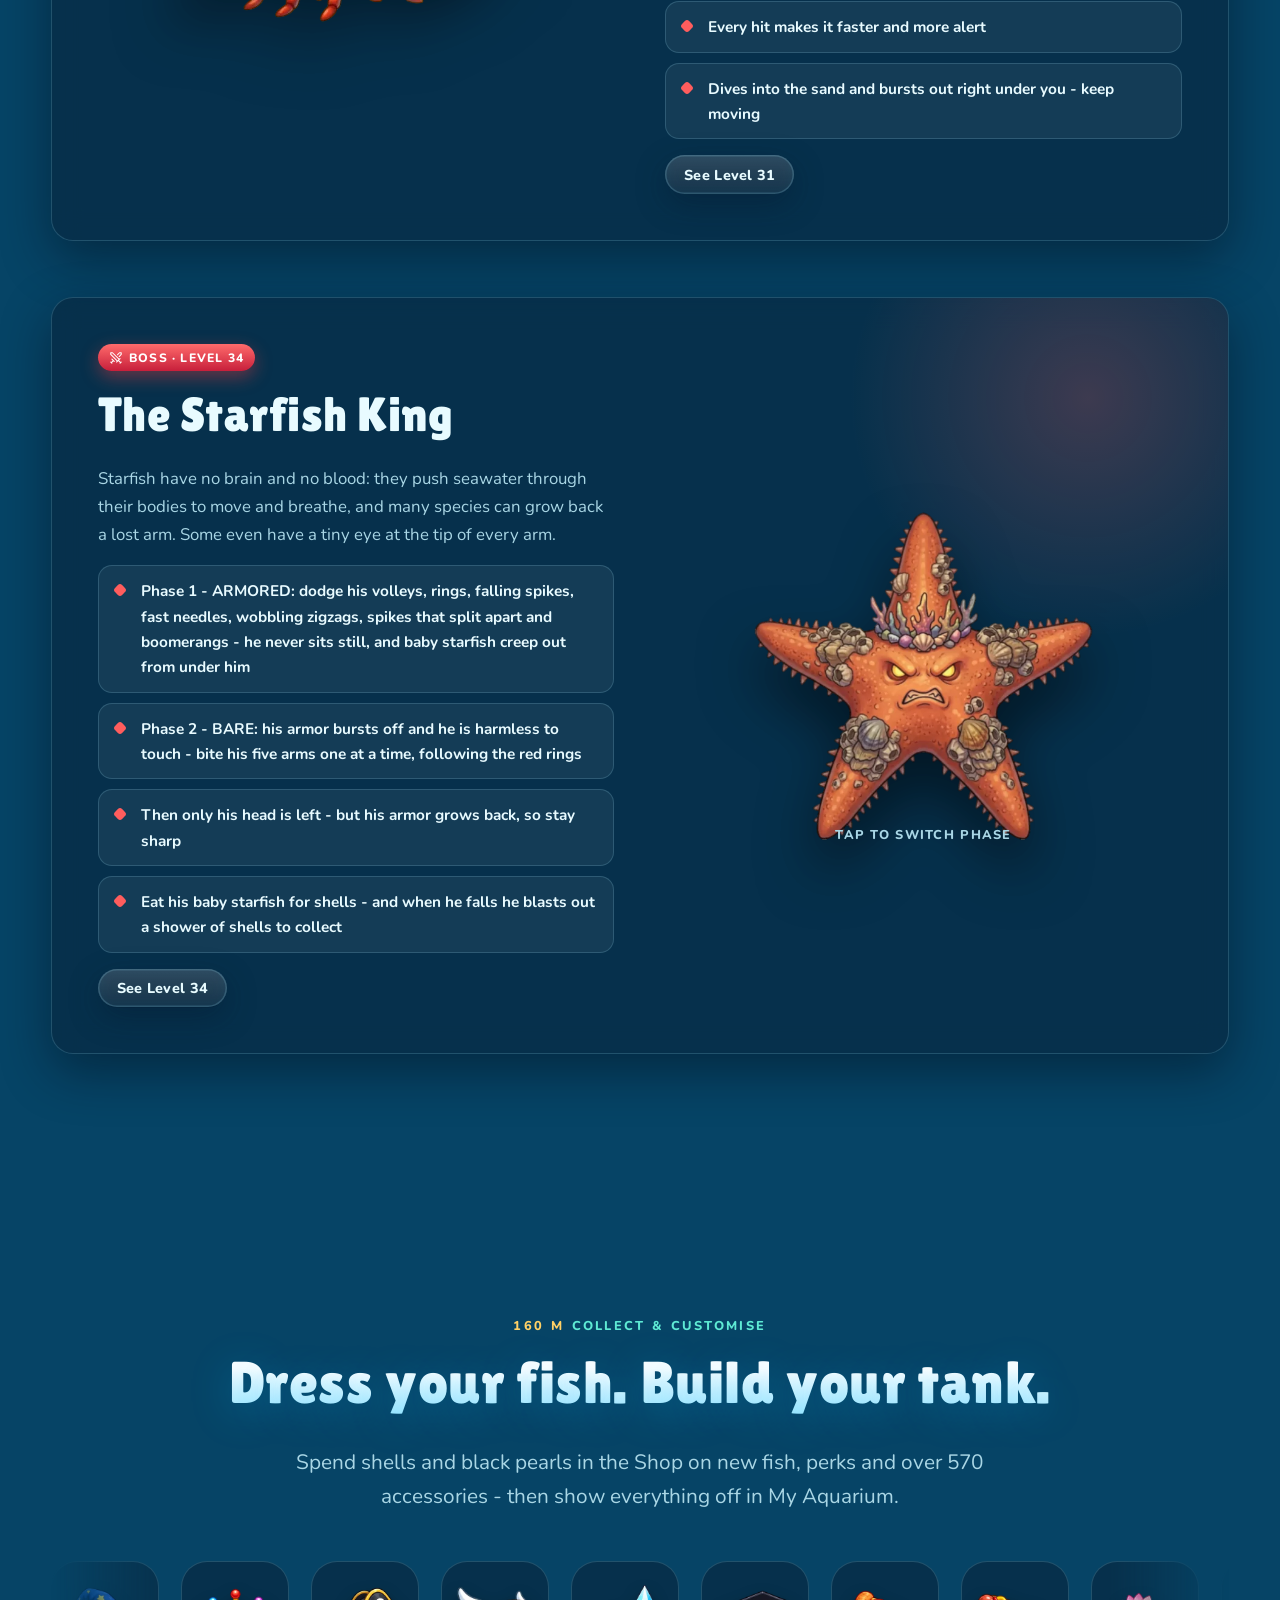
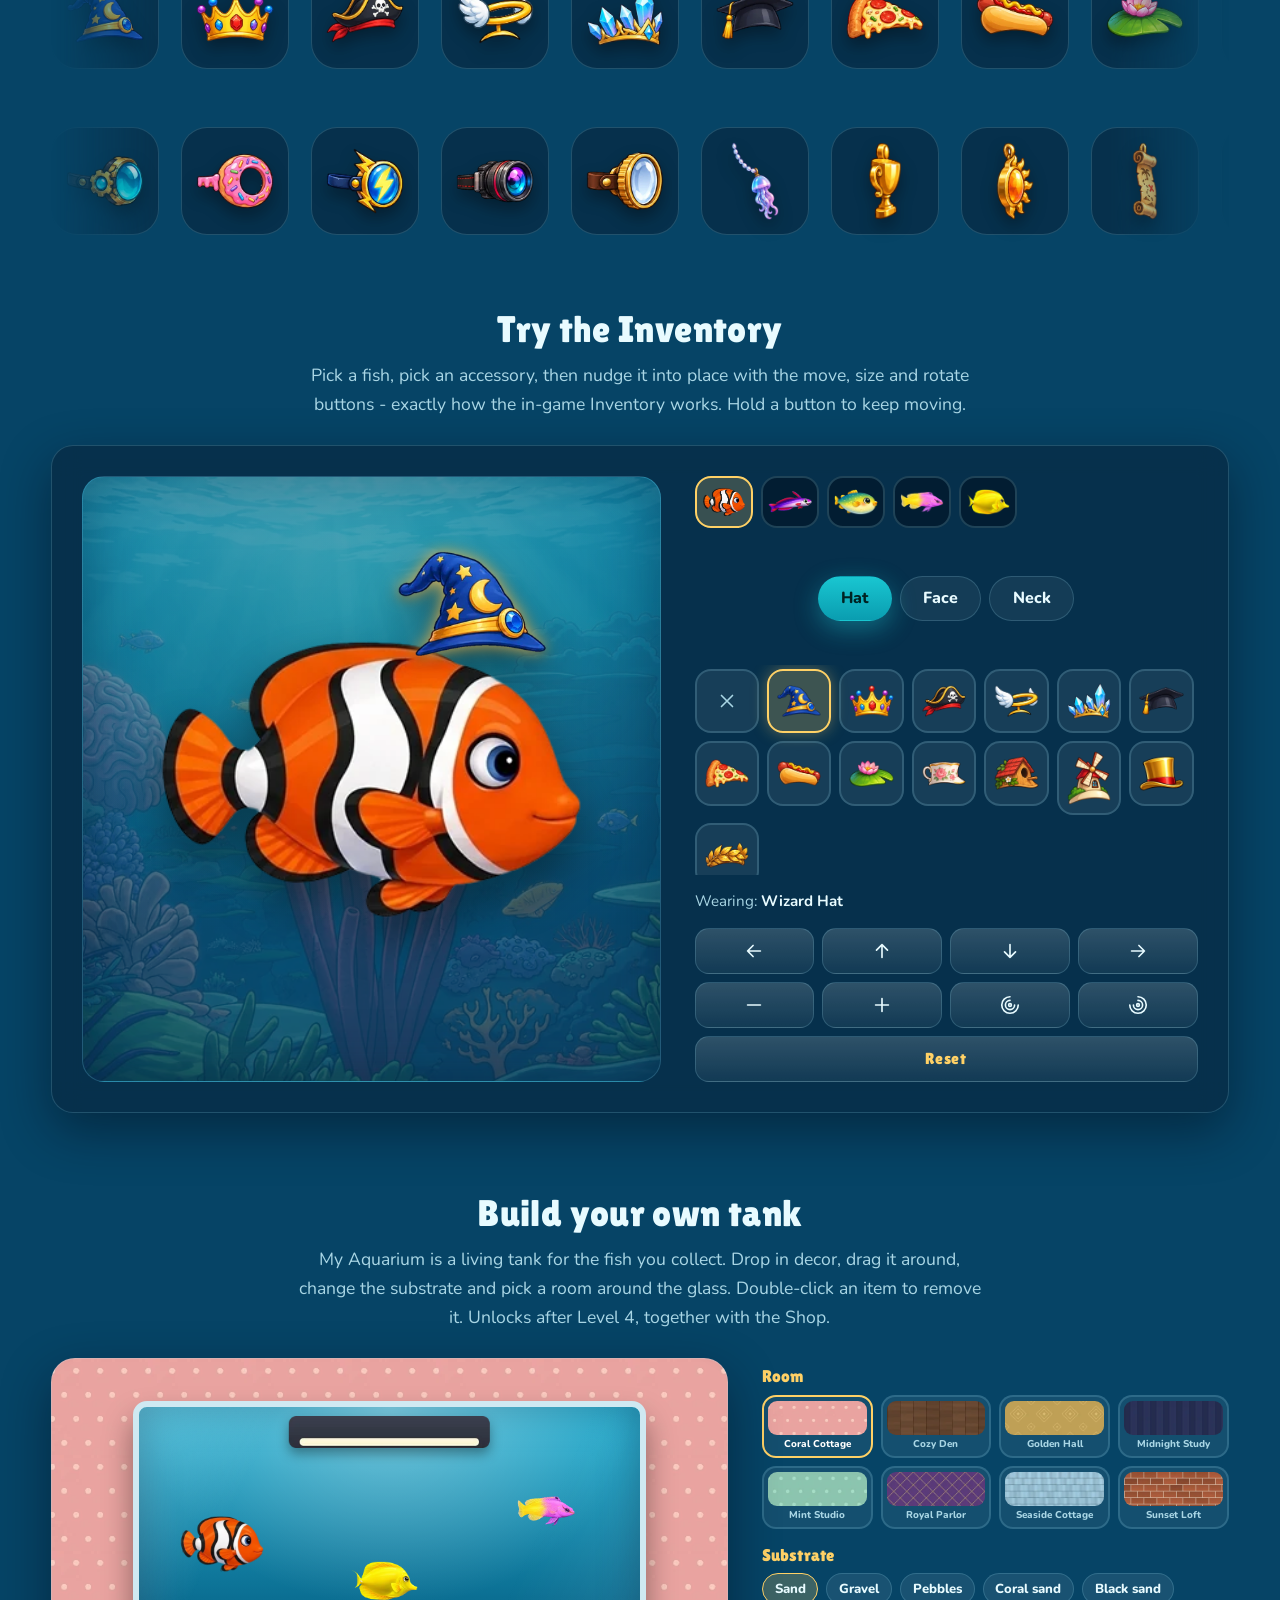
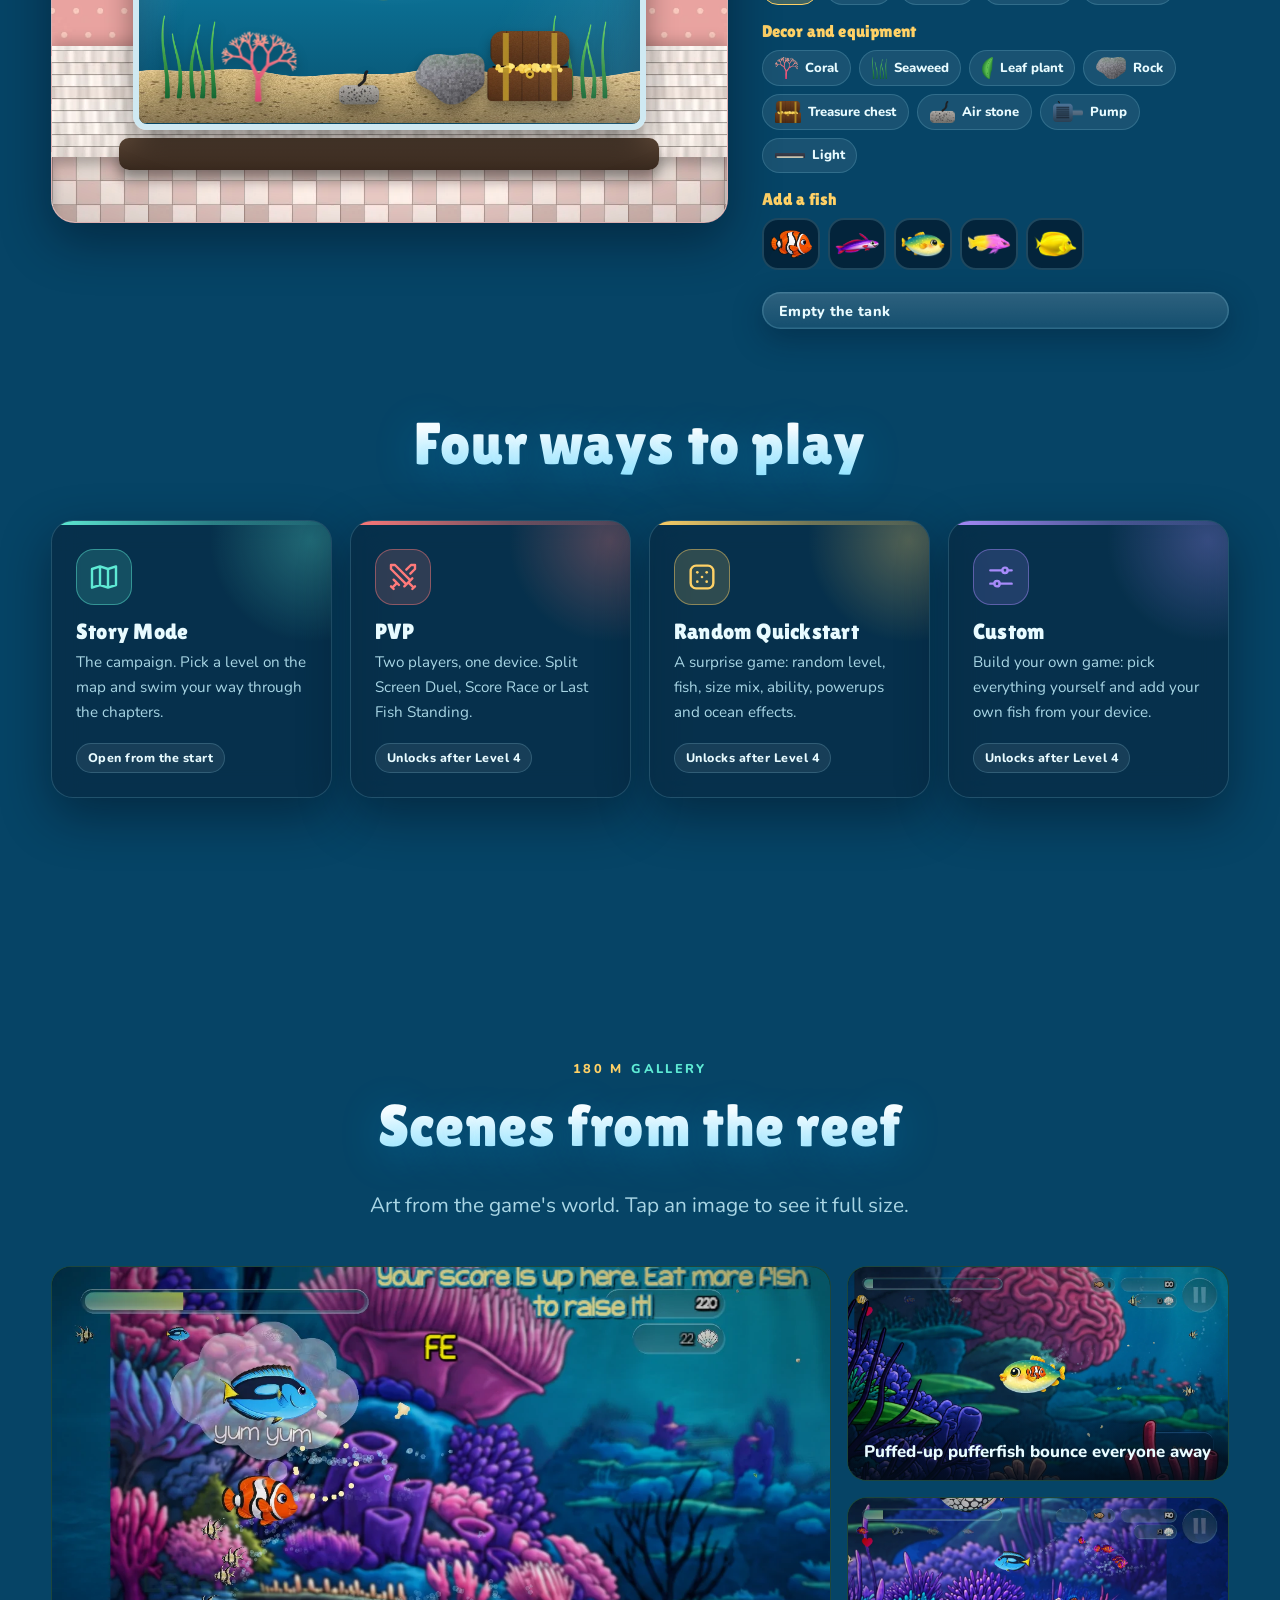
==== commit f18d9576: "Website: Windows and Android download buttons share the same style" ====
--- a/index.html
+++ b/index.html
@@ -74,7 +74,7 @@
         <p class="lead">Start as a tiny clownfish in an ocean where everything is someone's lunch. Chomp smaller fish, outswim bigger ones, beat bosses and feast your way to the top of the food chain.</p>
         <div class="hero-actions">
           <a class="btn" href="#get" id="hero-android">Download for Android</a>
-          <a class="btn ghost" href="#get" id="hero-dl">Download for Windows</a>
+          <a class="btn" href="#get" id="hero-dl">Download for Windows</a>
           <a class="btn ghost" href="#fish">Meet the fish</a>
         </div>
         <div class="pills">
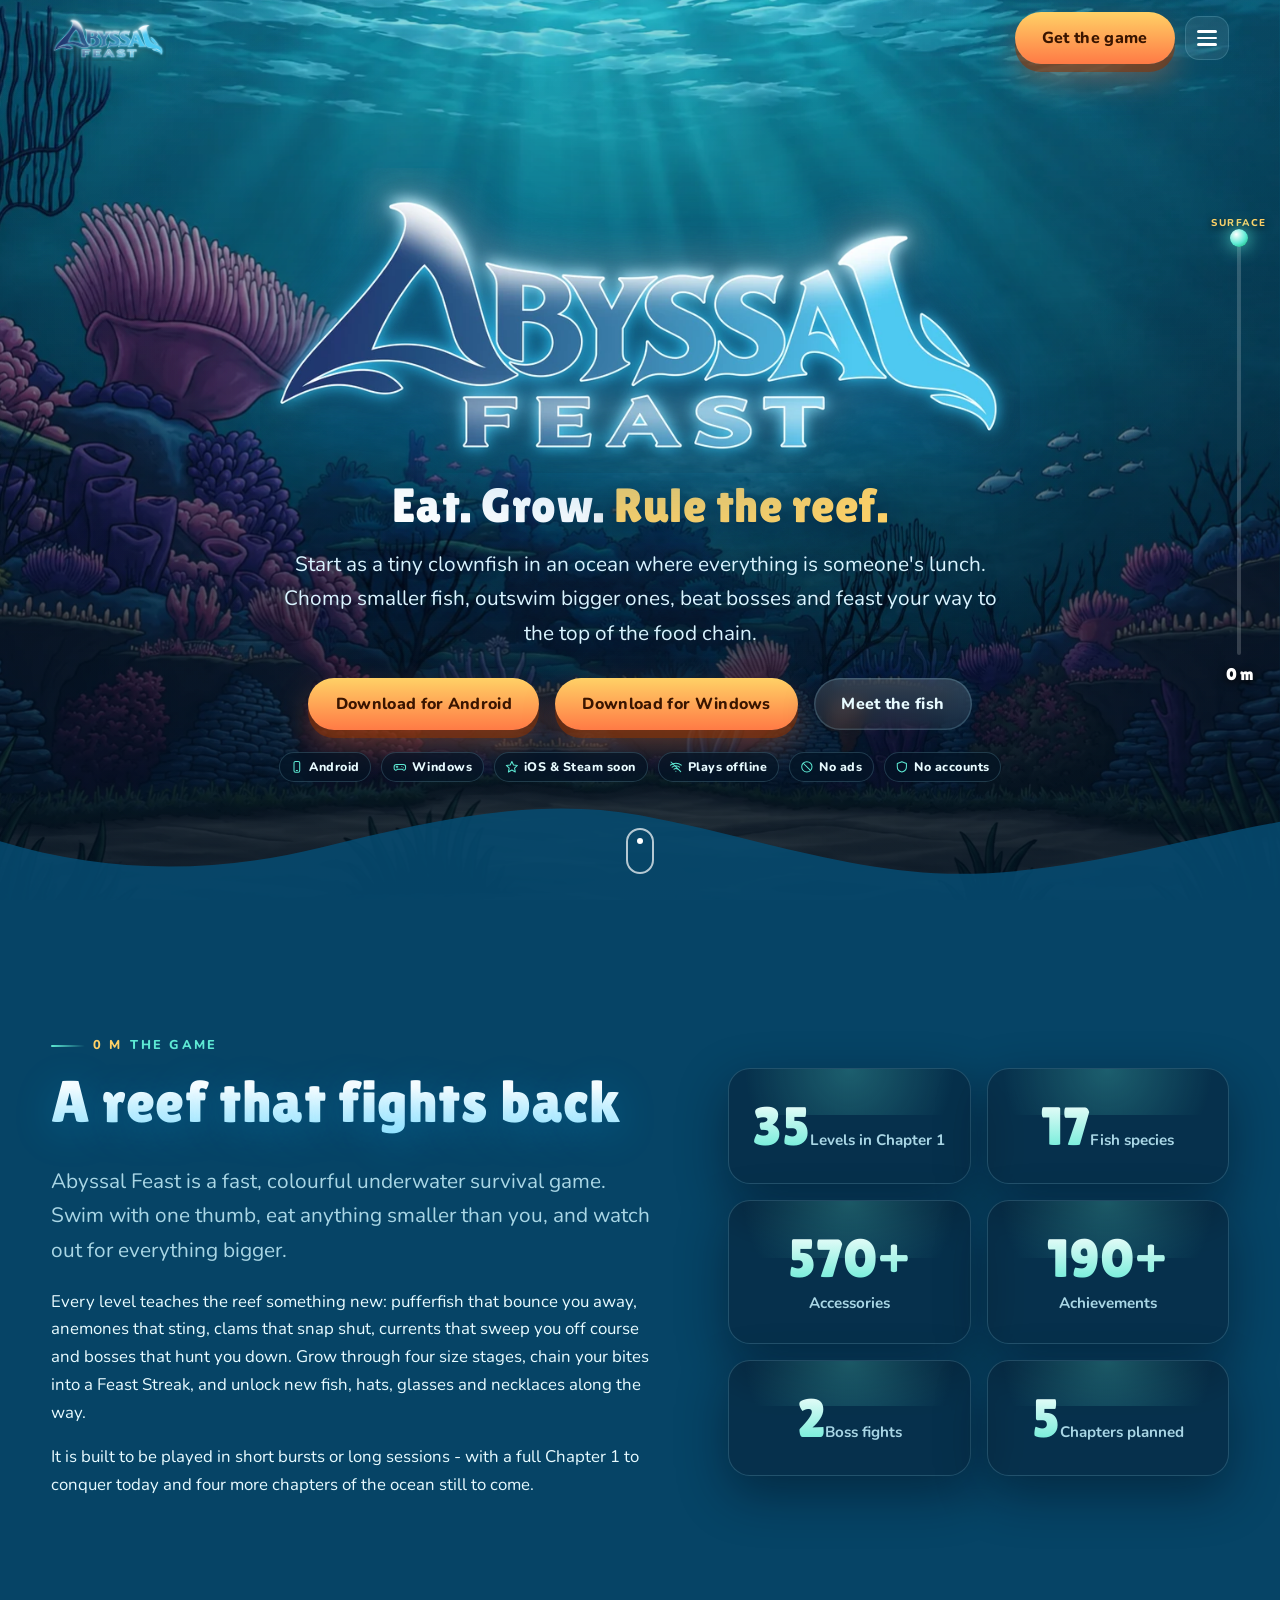
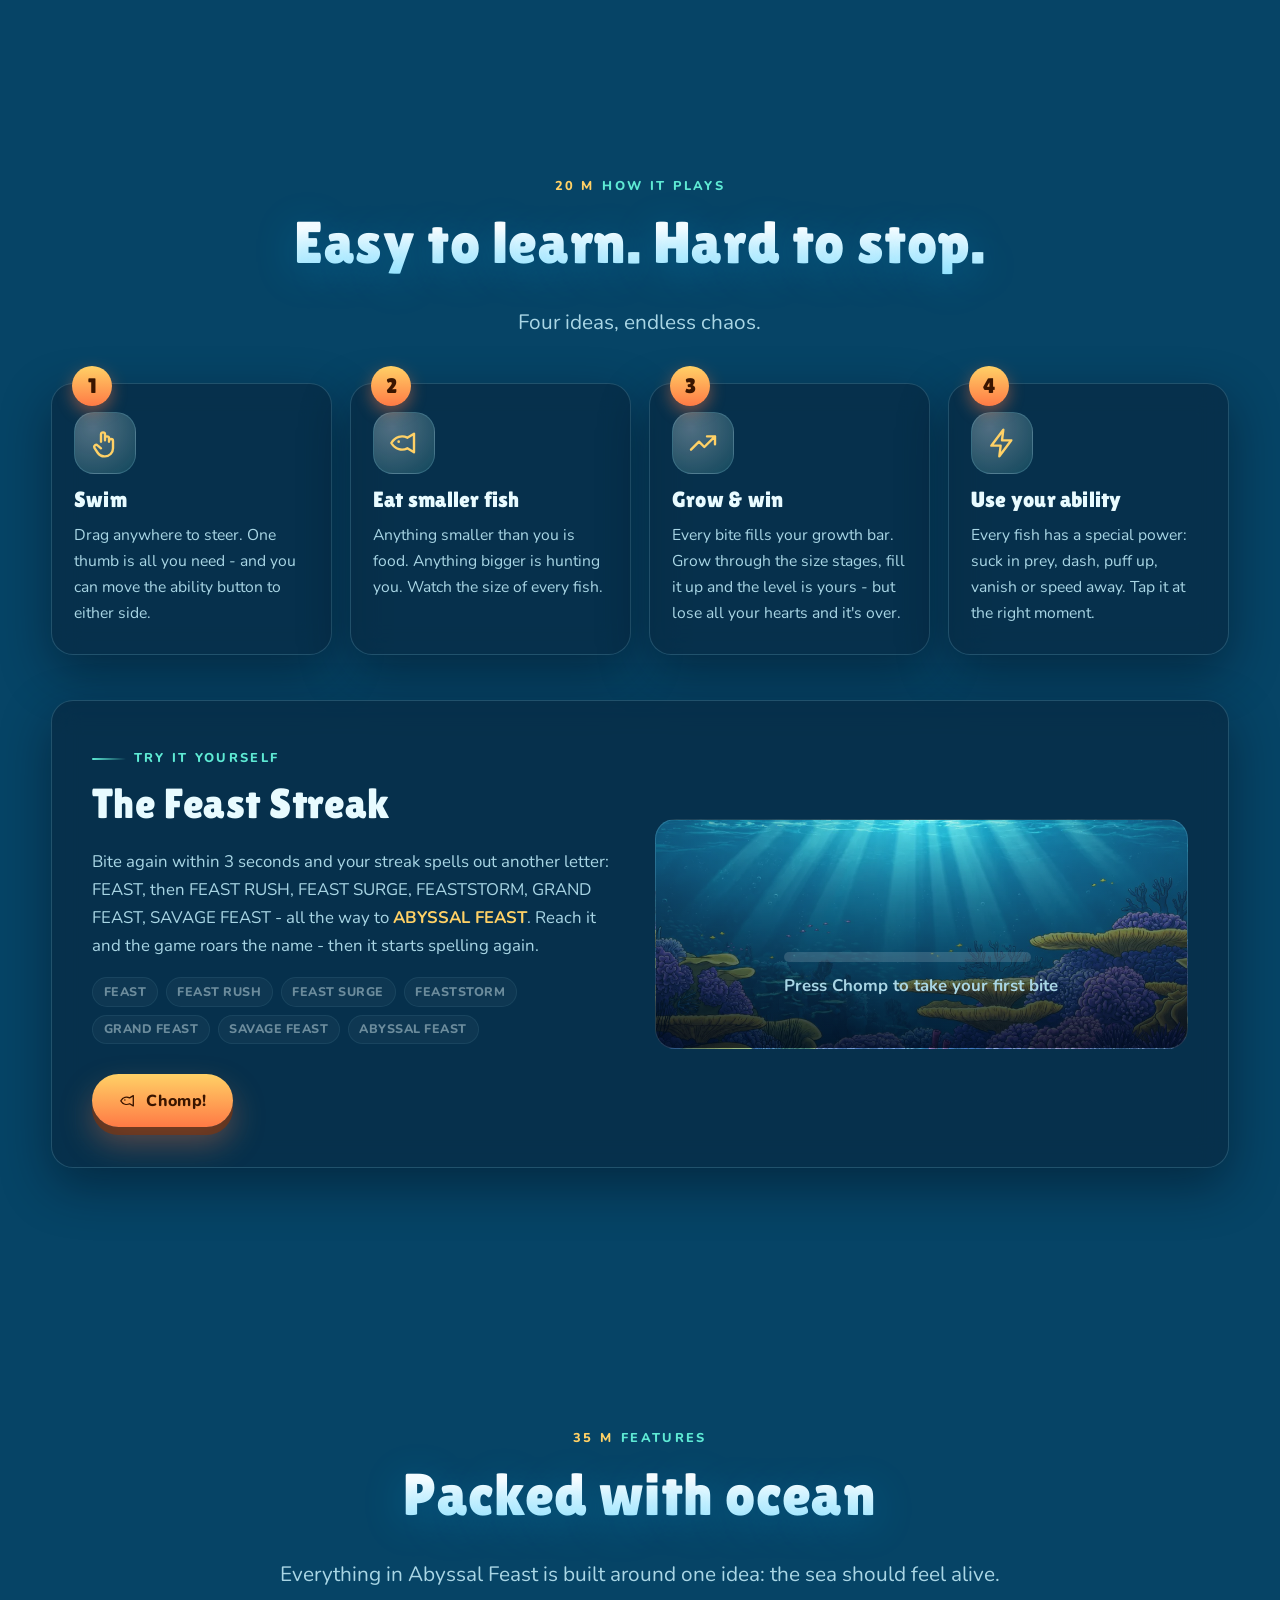
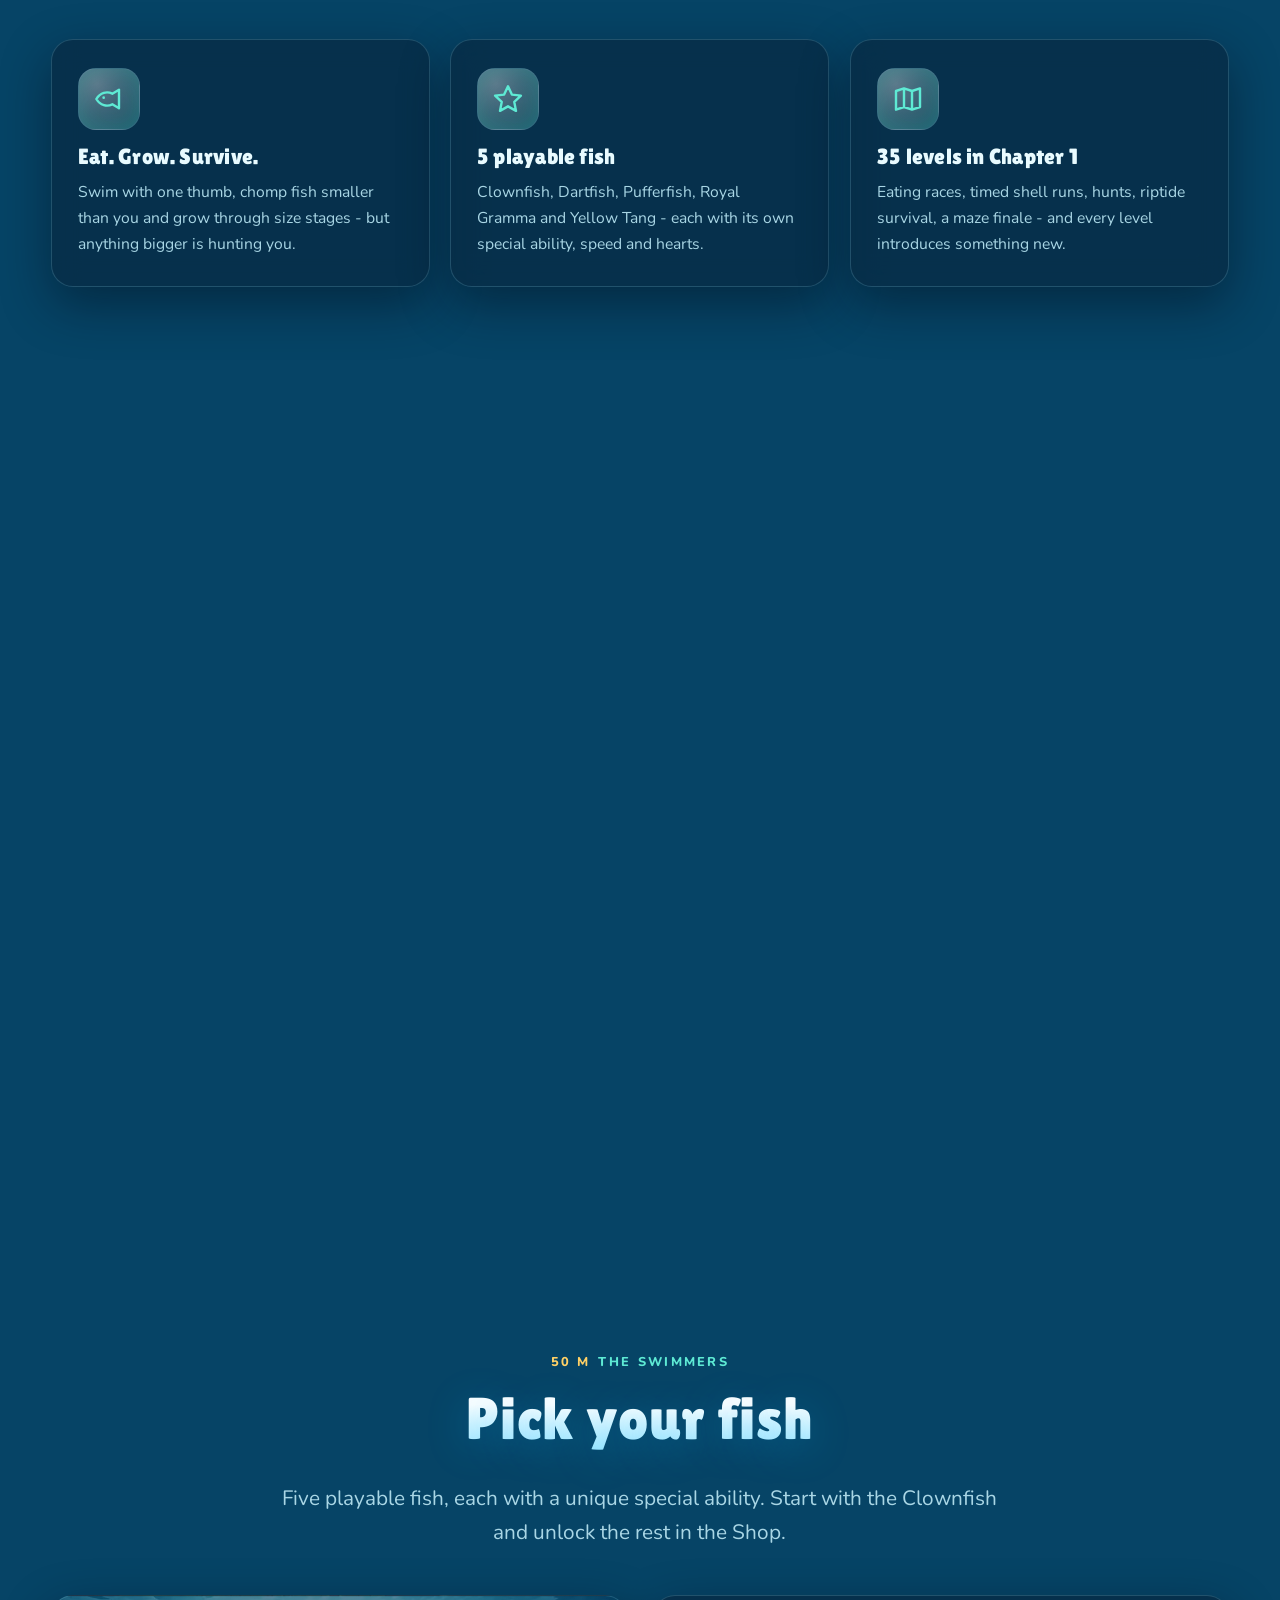
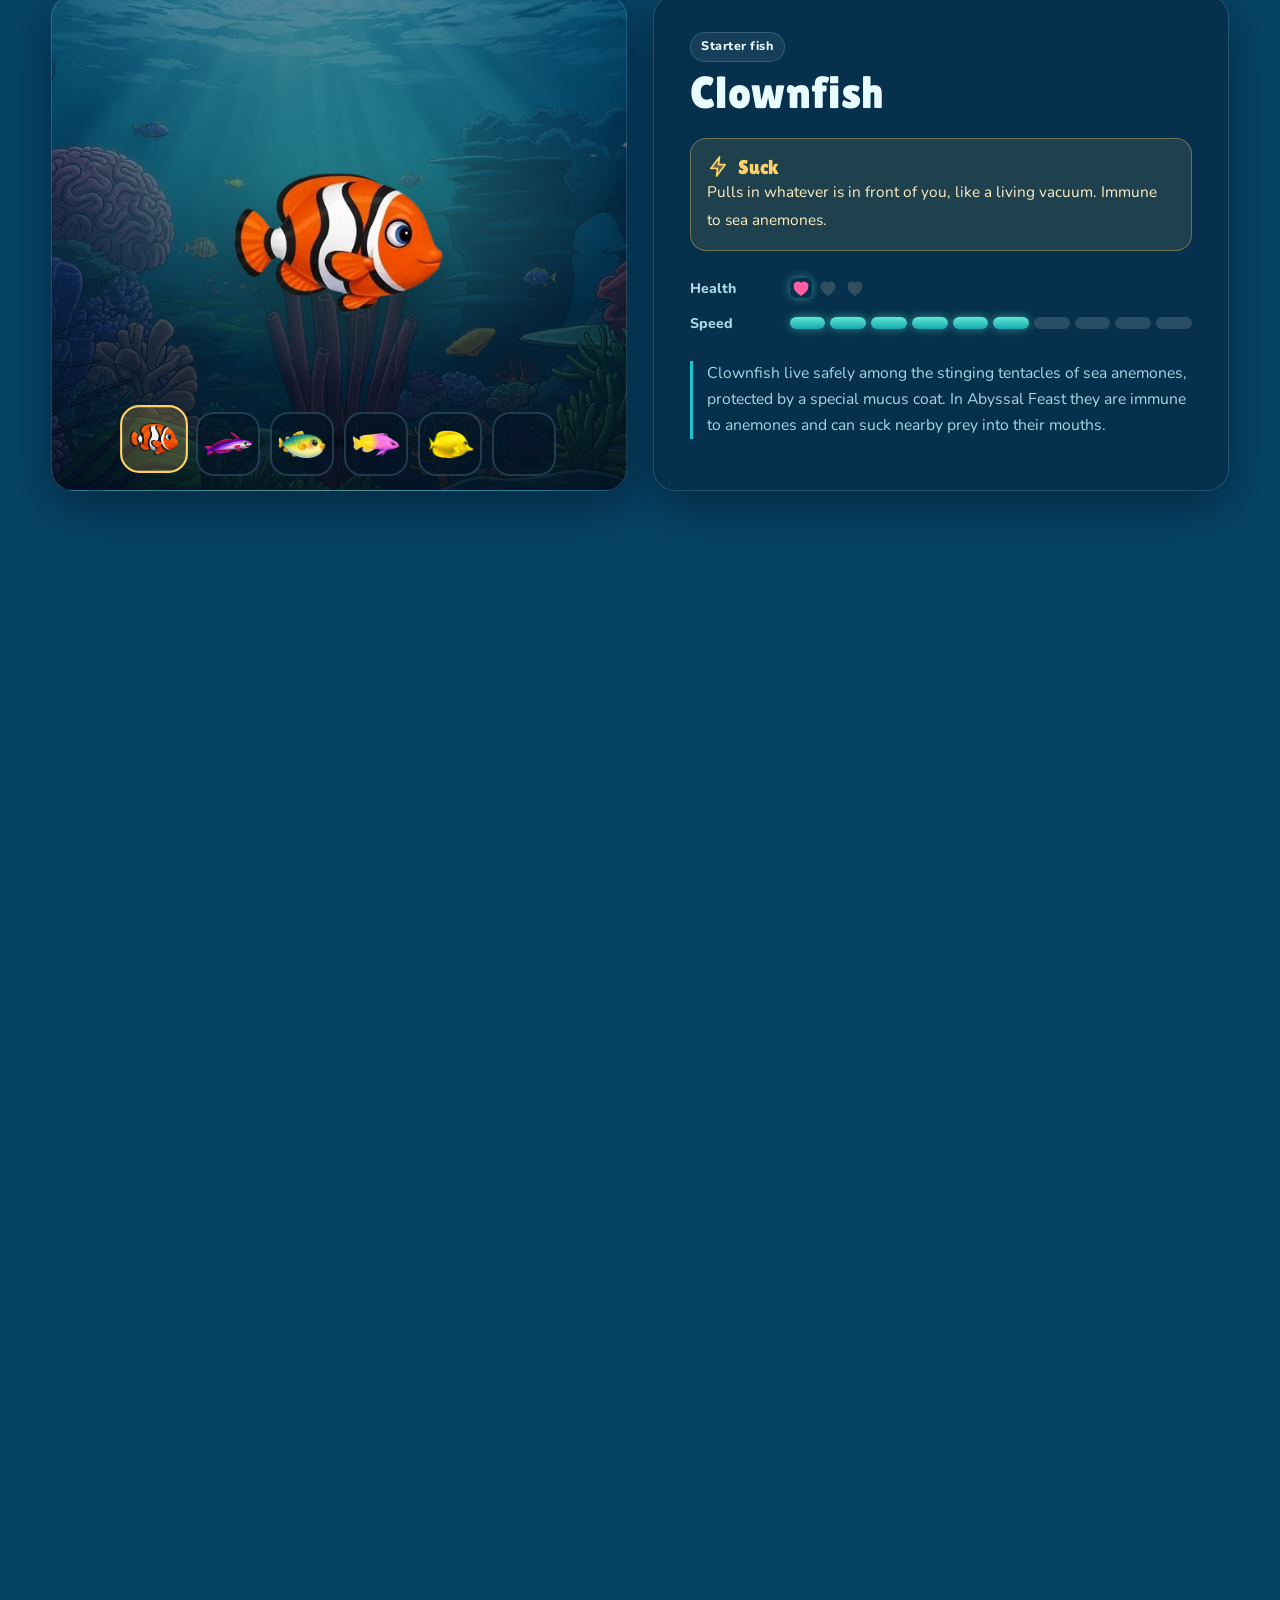
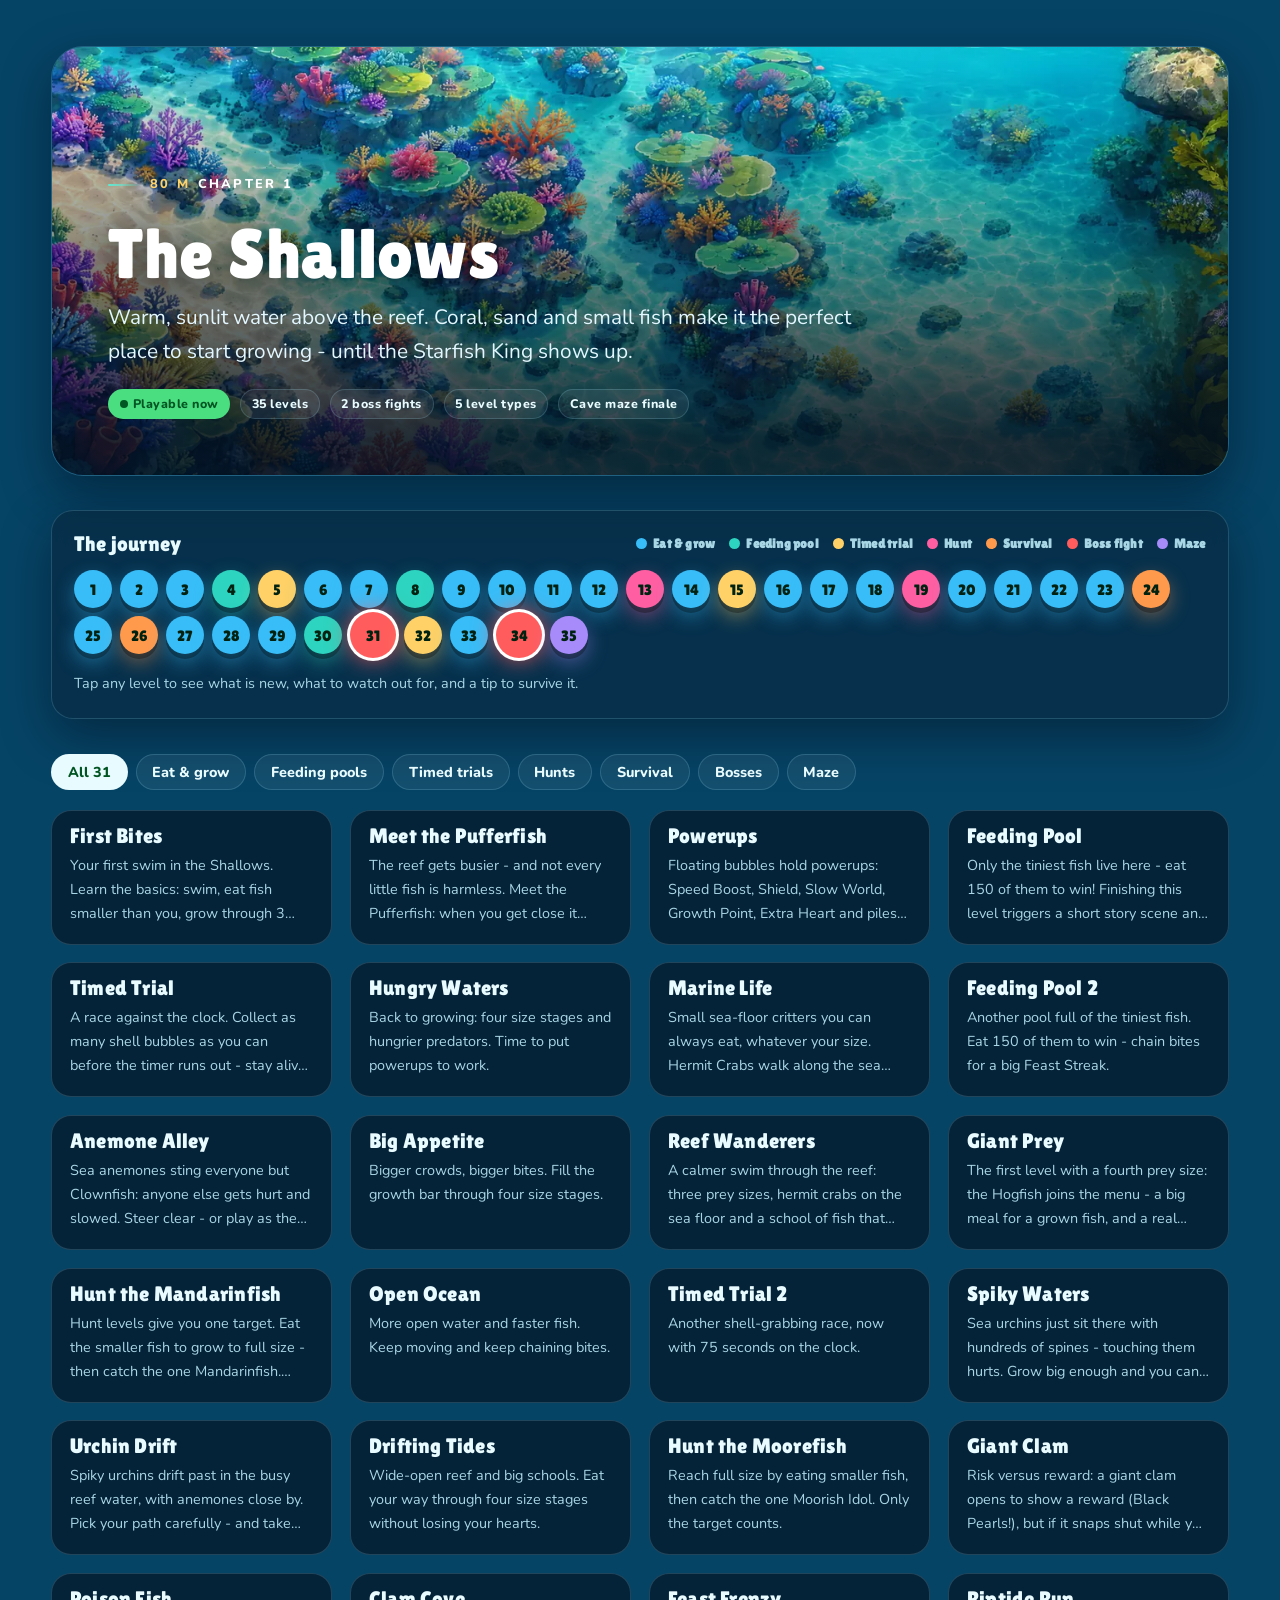
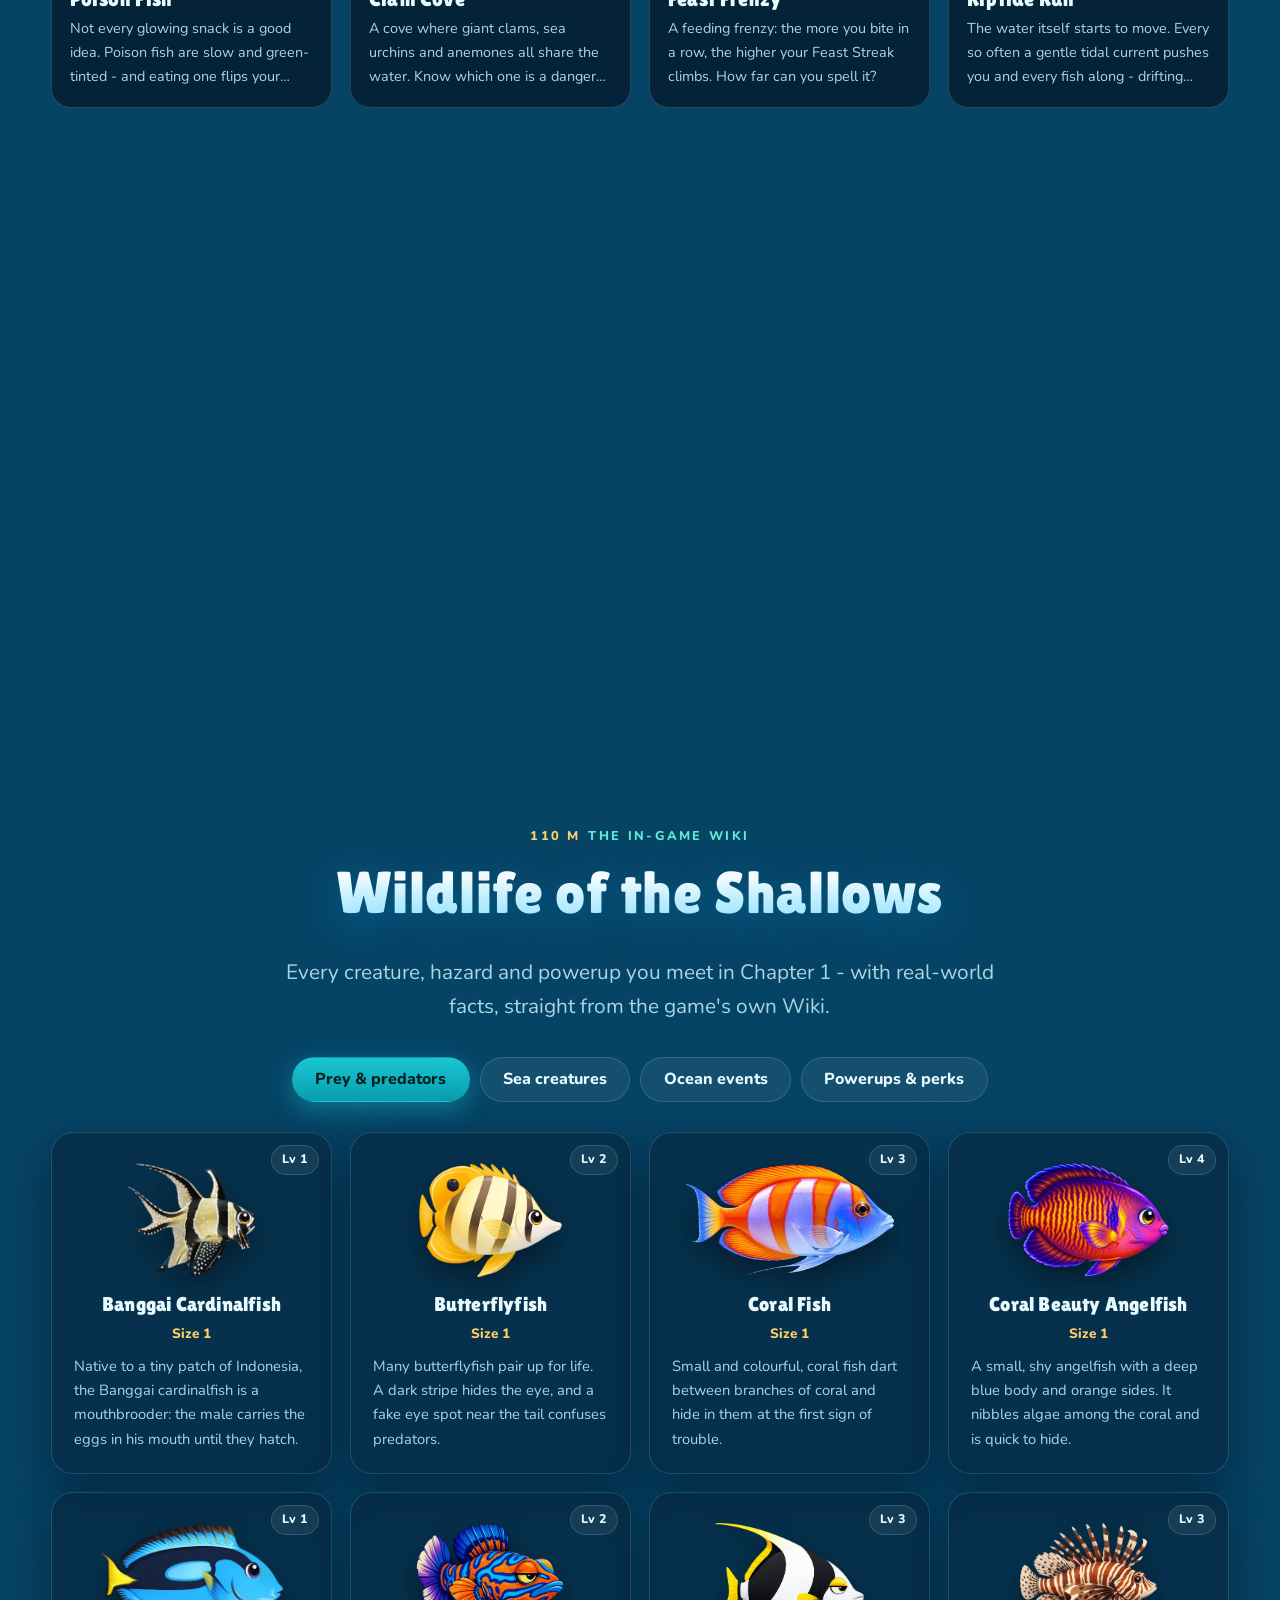
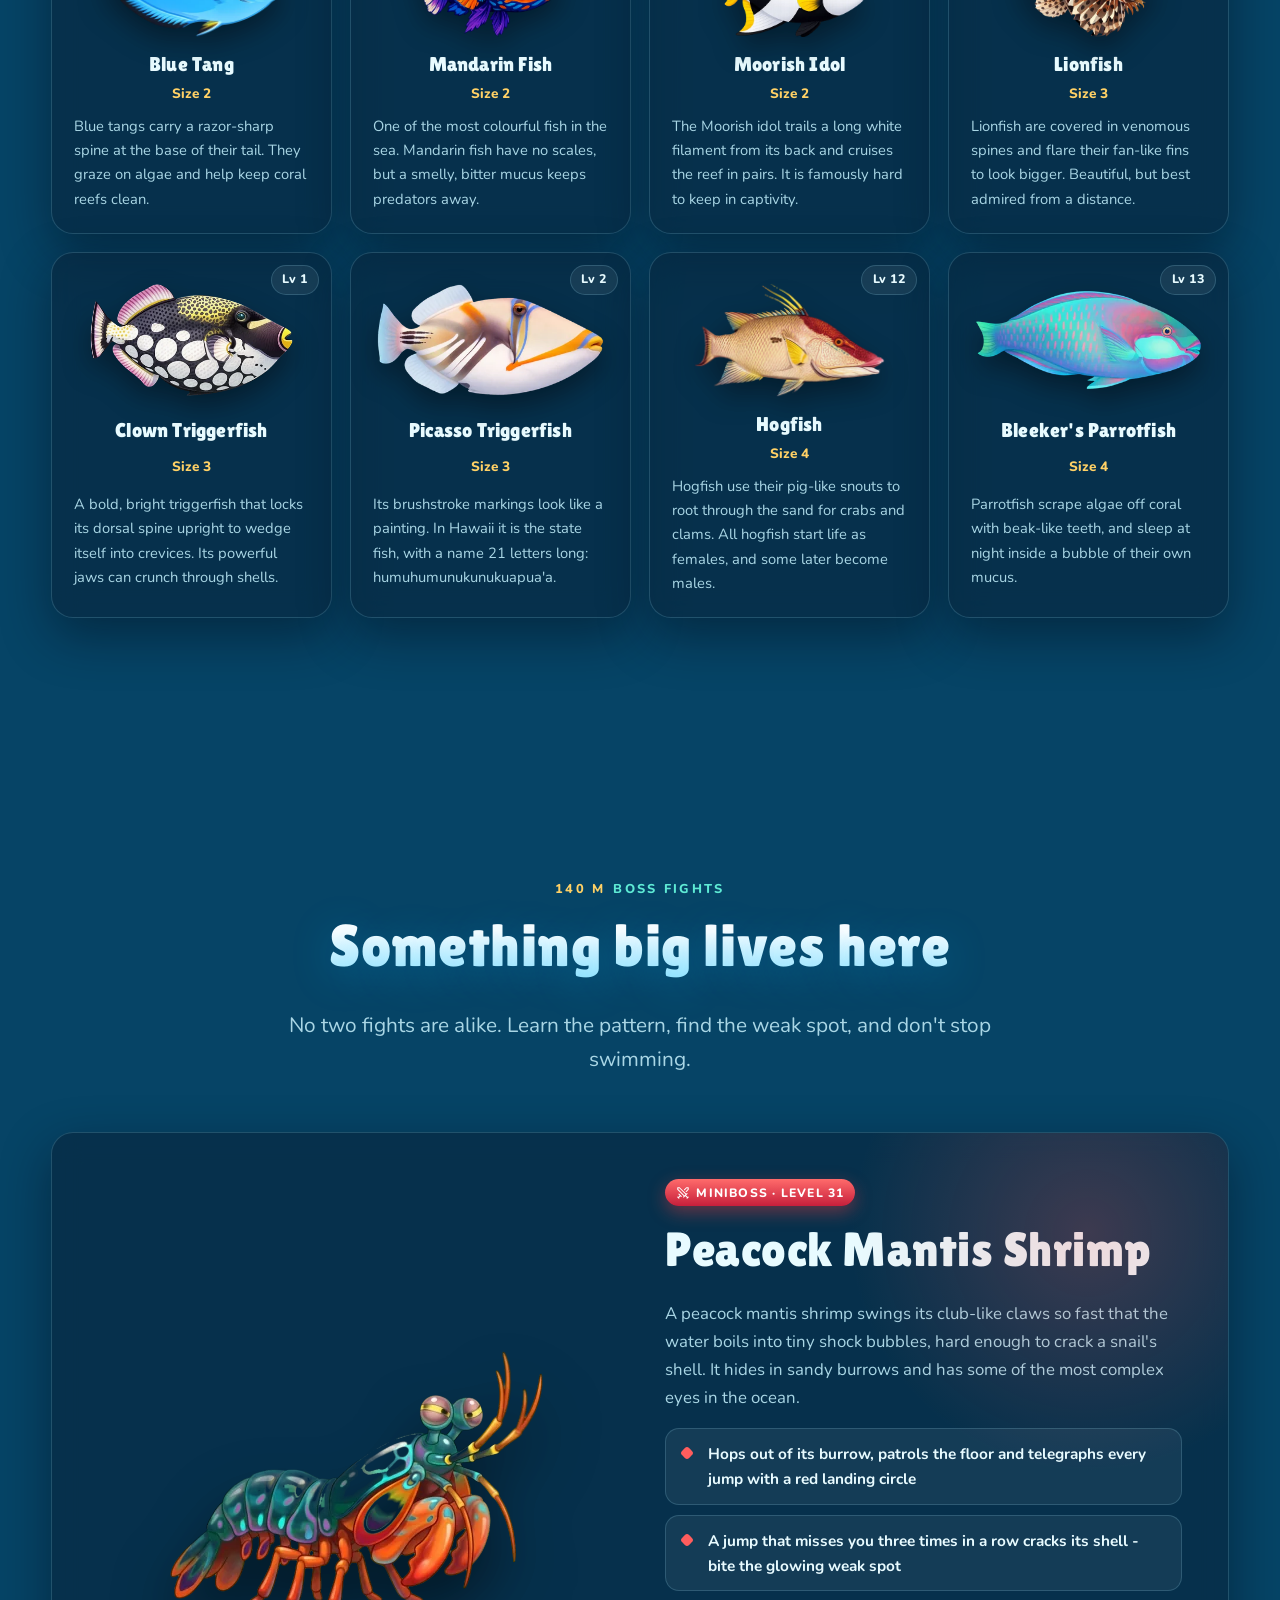
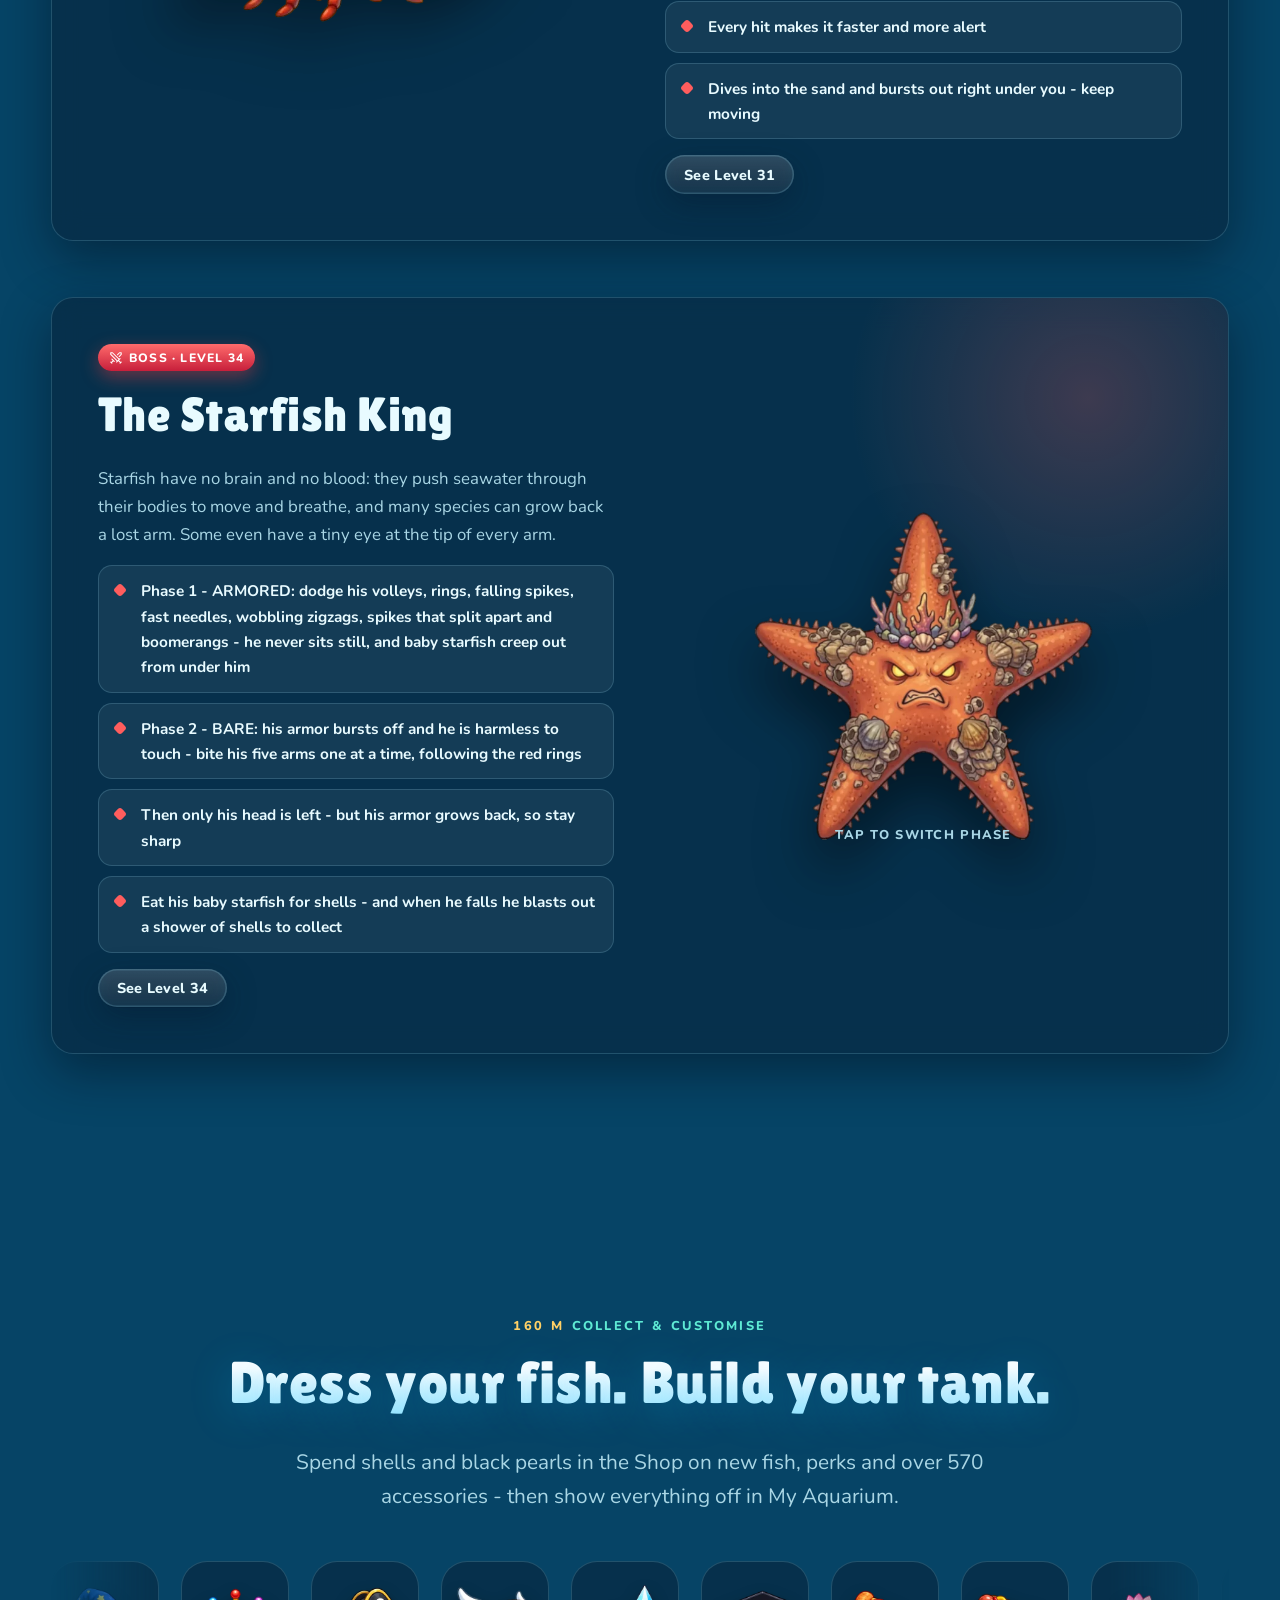
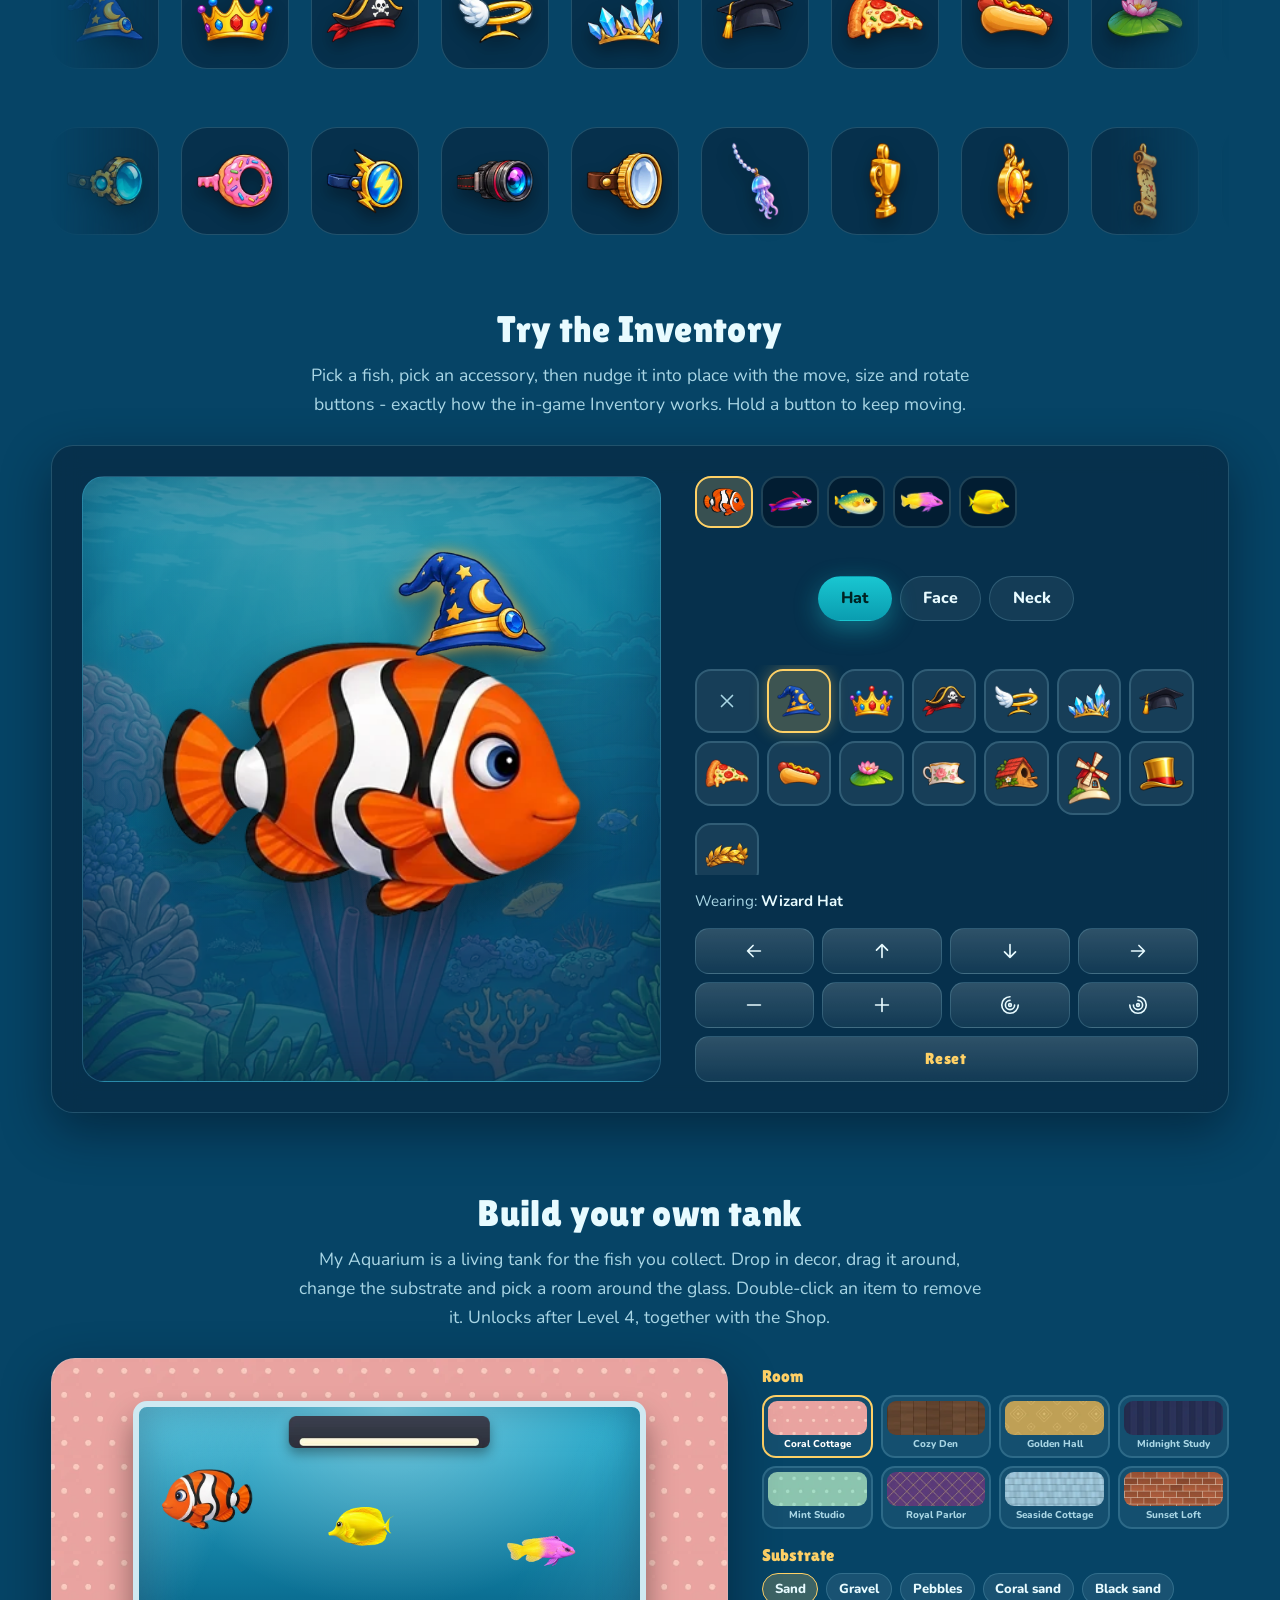
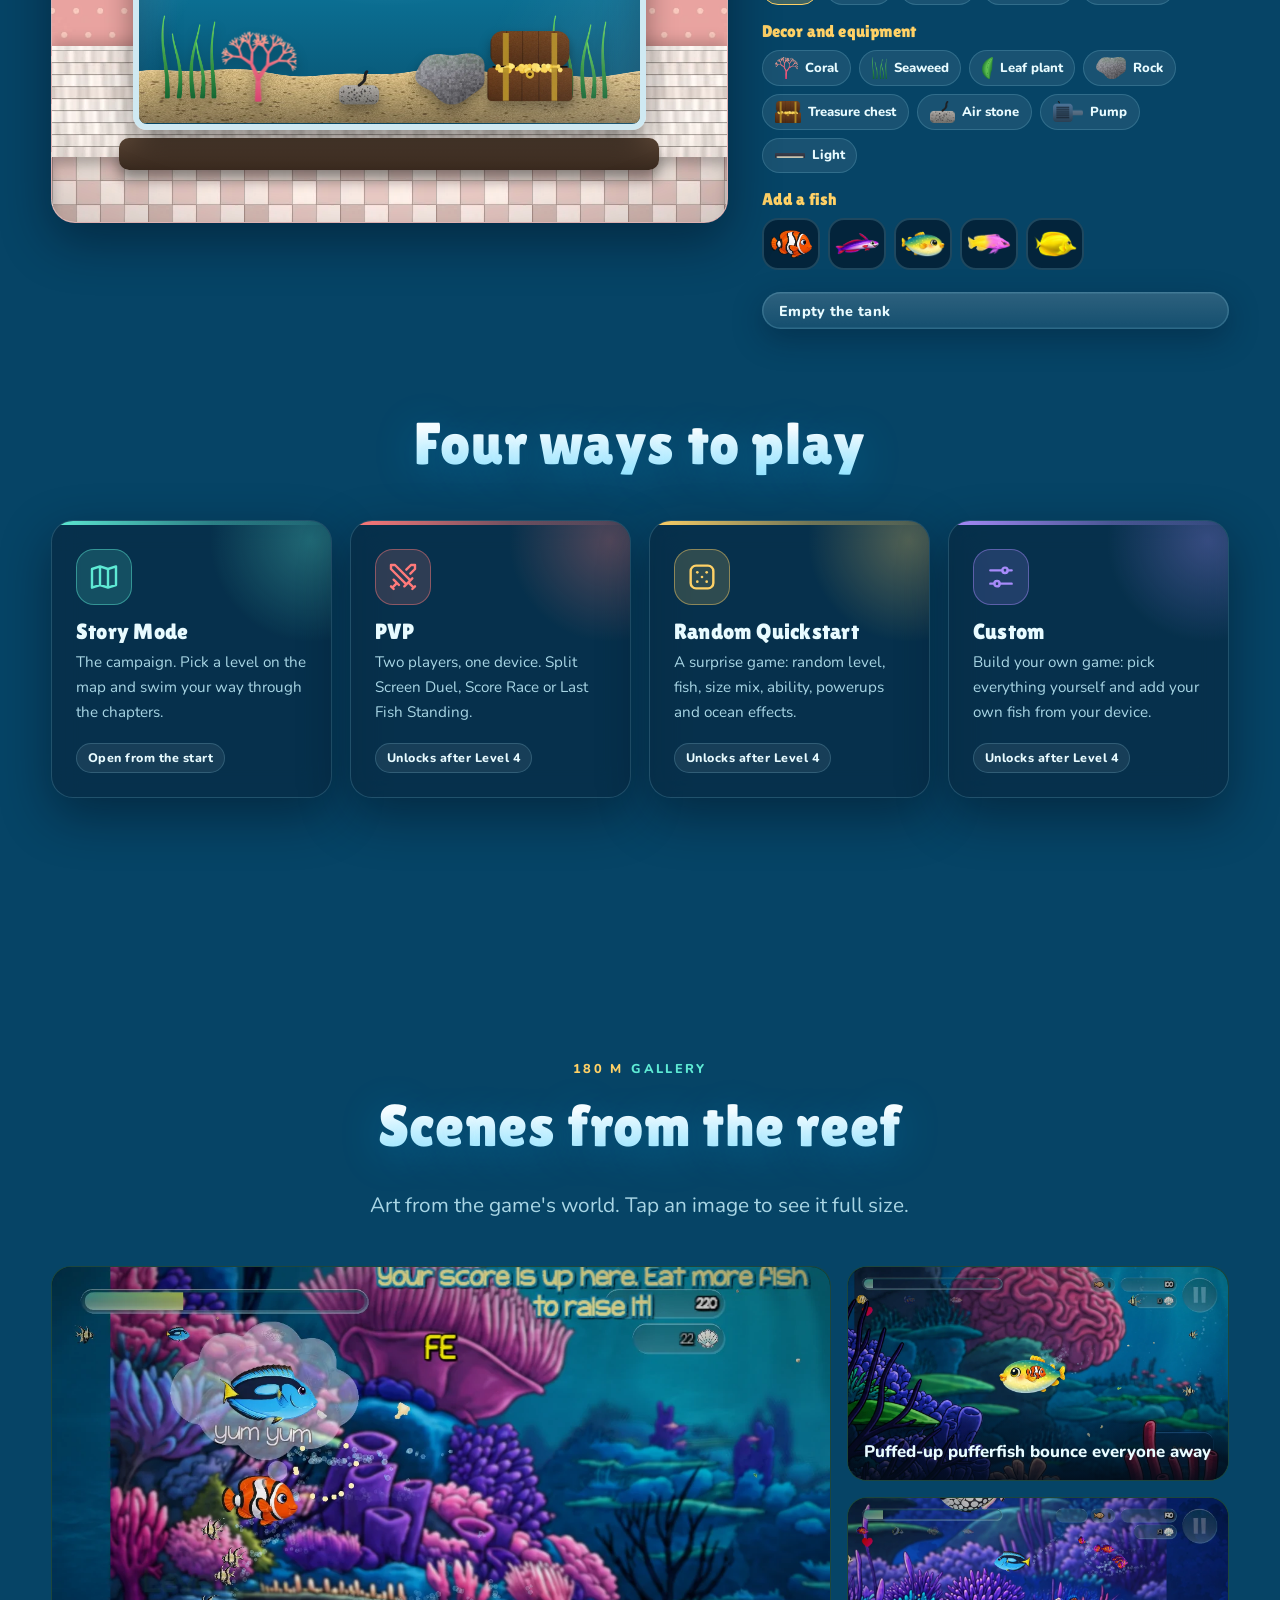
==== commit 1839222b: "Website: hero download buttons link straight to Google Play and itch.io in the HTML; bump asset vers" ====
--- a/index.html
+++ b/index.html
@@ -15,9 +15,9 @@
   <link rel="apple-touch-icon" href="assets/img/icon-192.png">
   <link rel="preload" href="assets/fonts/lilita-one-400.woff2" as="font" type="font/woff2" crossorigin>
   <link rel="preload" href="assets/img/hero-bg.webp" as="image">
-  <link rel="stylesheet" href="assets/css/style.css?v=20261030">
-  <link rel="stylesheet" href="assets/css/extras.css?v=20261030">
-  <link rel="stylesheet" href="assets/css/lab.css?v=20261030">
+  <link rel="stylesheet" href="assets/css/style.css?v=20261031">
+  <link rel="stylesheet" href="assets/css/extras.css?v=20261031">
+  <link rel="stylesheet" href="assets/css/lab.css?v=20261031">
   <script type="application/ld+json">
   {"@context":"https://schema.org","@type":"VideoGame","name":"Abyssal Feast","description":"A colourful underwater survival game where you start as a tiny clownfish and eat your way up the food chain.","genre":["Arcade","Action","Survival"],"gamePlatform":["Windows","Android","iOS","Steam"],"applicationCategory":"Game","publisher":{"@type":"Organization","name":"NP Games"},"author":{"@type":"Person","name":"Nazeeh Pullat"},"image":"assets/img/og.jpg","inLanguage":"en"}
   </script>
@@ -73,8 +73,8 @@
         <h1>Eat. Grow. <em>Rule the reef.</em></h1>
         <p class="lead">Start as a tiny clownfish in an ocean where everything is someone's lunch. Chomp smaller fish, outswim bigger ones, beat bosses and feast your way to the top of the food chain.</p>
         <div class="hero-actions">
-          <a class="btn" href="#get" id="hero-android">Download for Android</a>
-          <a class="btn" href="#get" id="hero-dl">Download for Windows</a>
+          <a class="btn" href="https://play.google.com/store/apps/details?id=com.nazeehpullat.abyssalfeast" target="_blank" rel="noopener" id="hero-android">Download for Android</a>
+          <a class="btn" href="https://n-p-games.itch.io/abyssal-feast" target="_blank" rel="noopener" id="hero-dl">Download for Windows</a>
           <a class="btn ghost" href="#fish">Meet the fish</a>
         </div>
         <div class="pills">
@@ -366,10 +366,10 @@
   <div class="lightbox" id="lightbox" role="dialog" aria-modal="true" aria-label="Image viewer"><img id="lbimg" alt=""><p id="lbcap"></p></div>
 
   <noscript><style>.rv{opacity:1!important;transform:none!important}</style></noscript>
-  <script src="assets/js/config.js?v=20261030"></script>
-  <script src="assets/js/icons.js?v=20261030"></script>
-  <script src="assets/js/data.js?v=20261030"></script>
-  <script src="assets/js/main.js?v=20261030"></script>
-  <script src="assets/js/lab.js?v=20261030"></script>
+  <script src="assets/js/config.js?v=20261031"></script>
+  <script src="assets/js/icons.js?v=20261031"></script>
+  <script src="assets/js/data.js?v=20261031"></script>
+  <script src="assets/js/main.js?v=20261031"></script>
+  <script src="assets/js/lab.js?v=20261031"></script>
 </body>
 </html>
